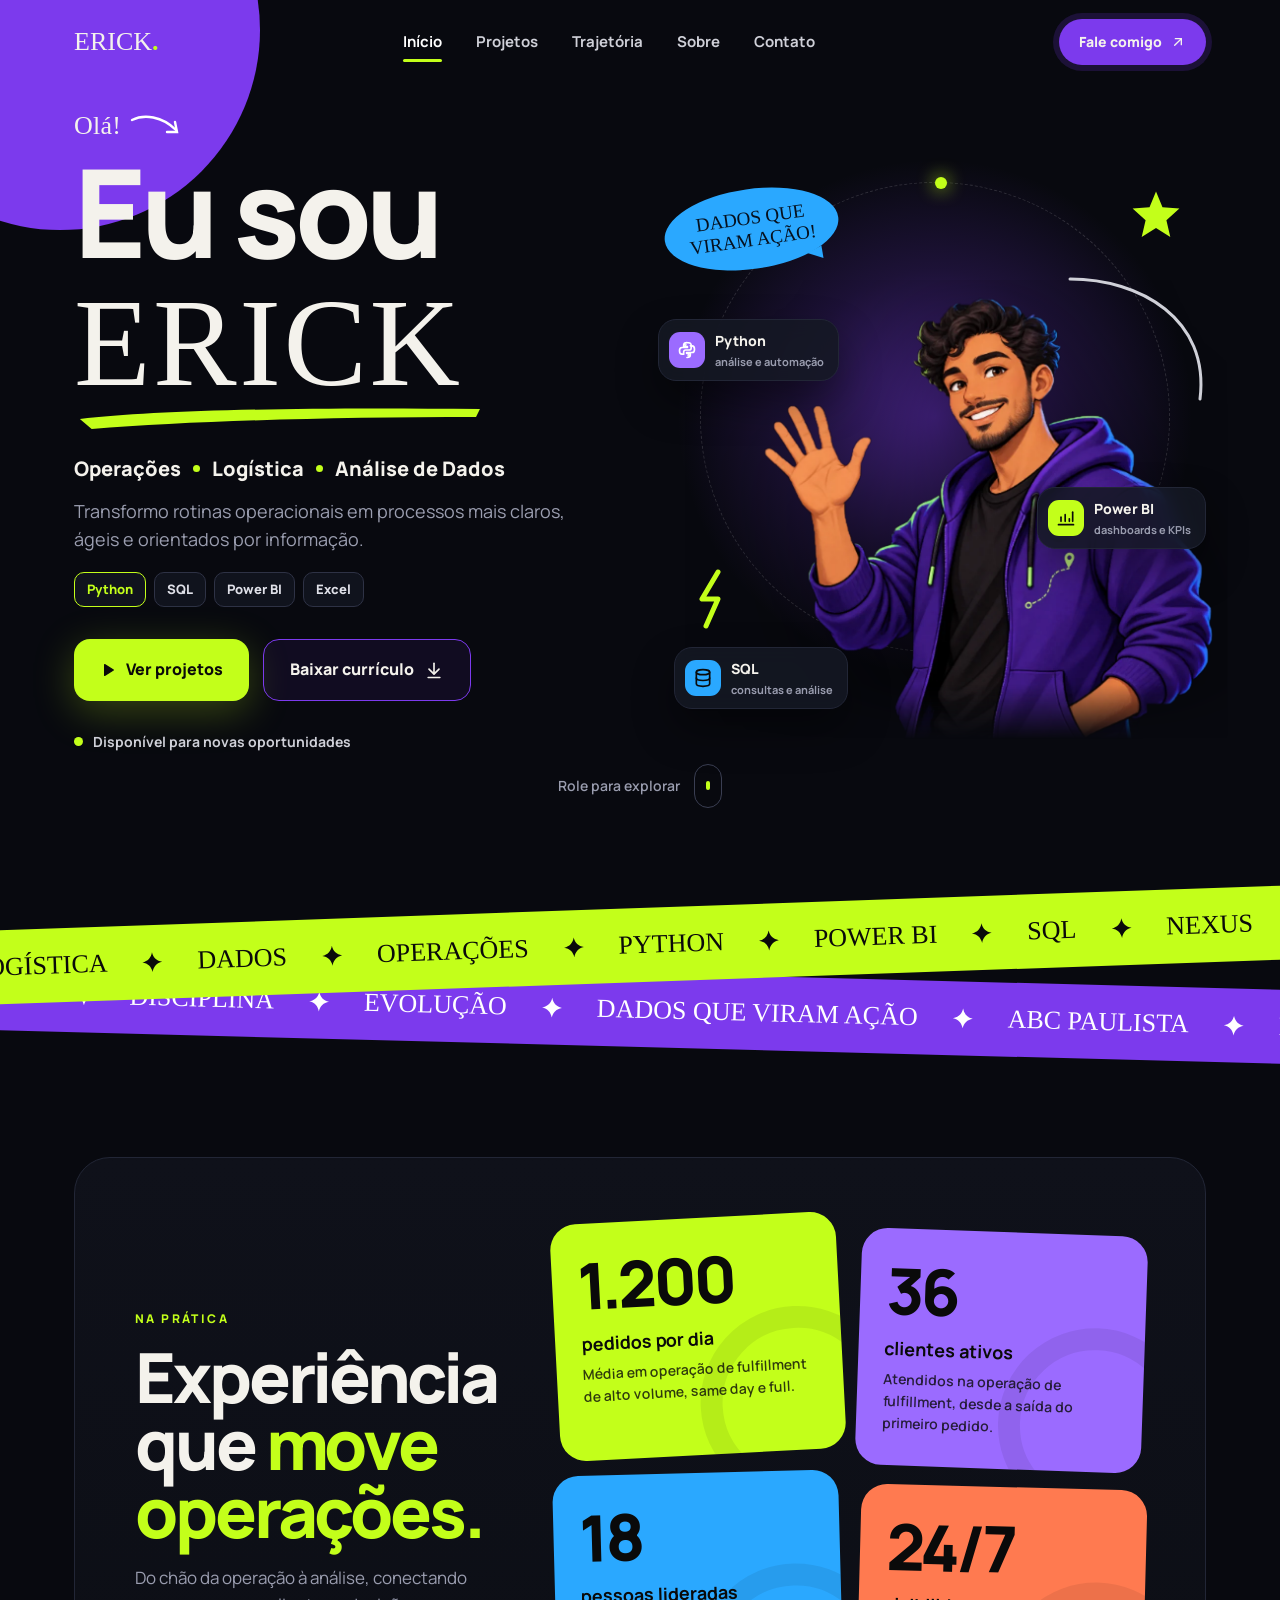
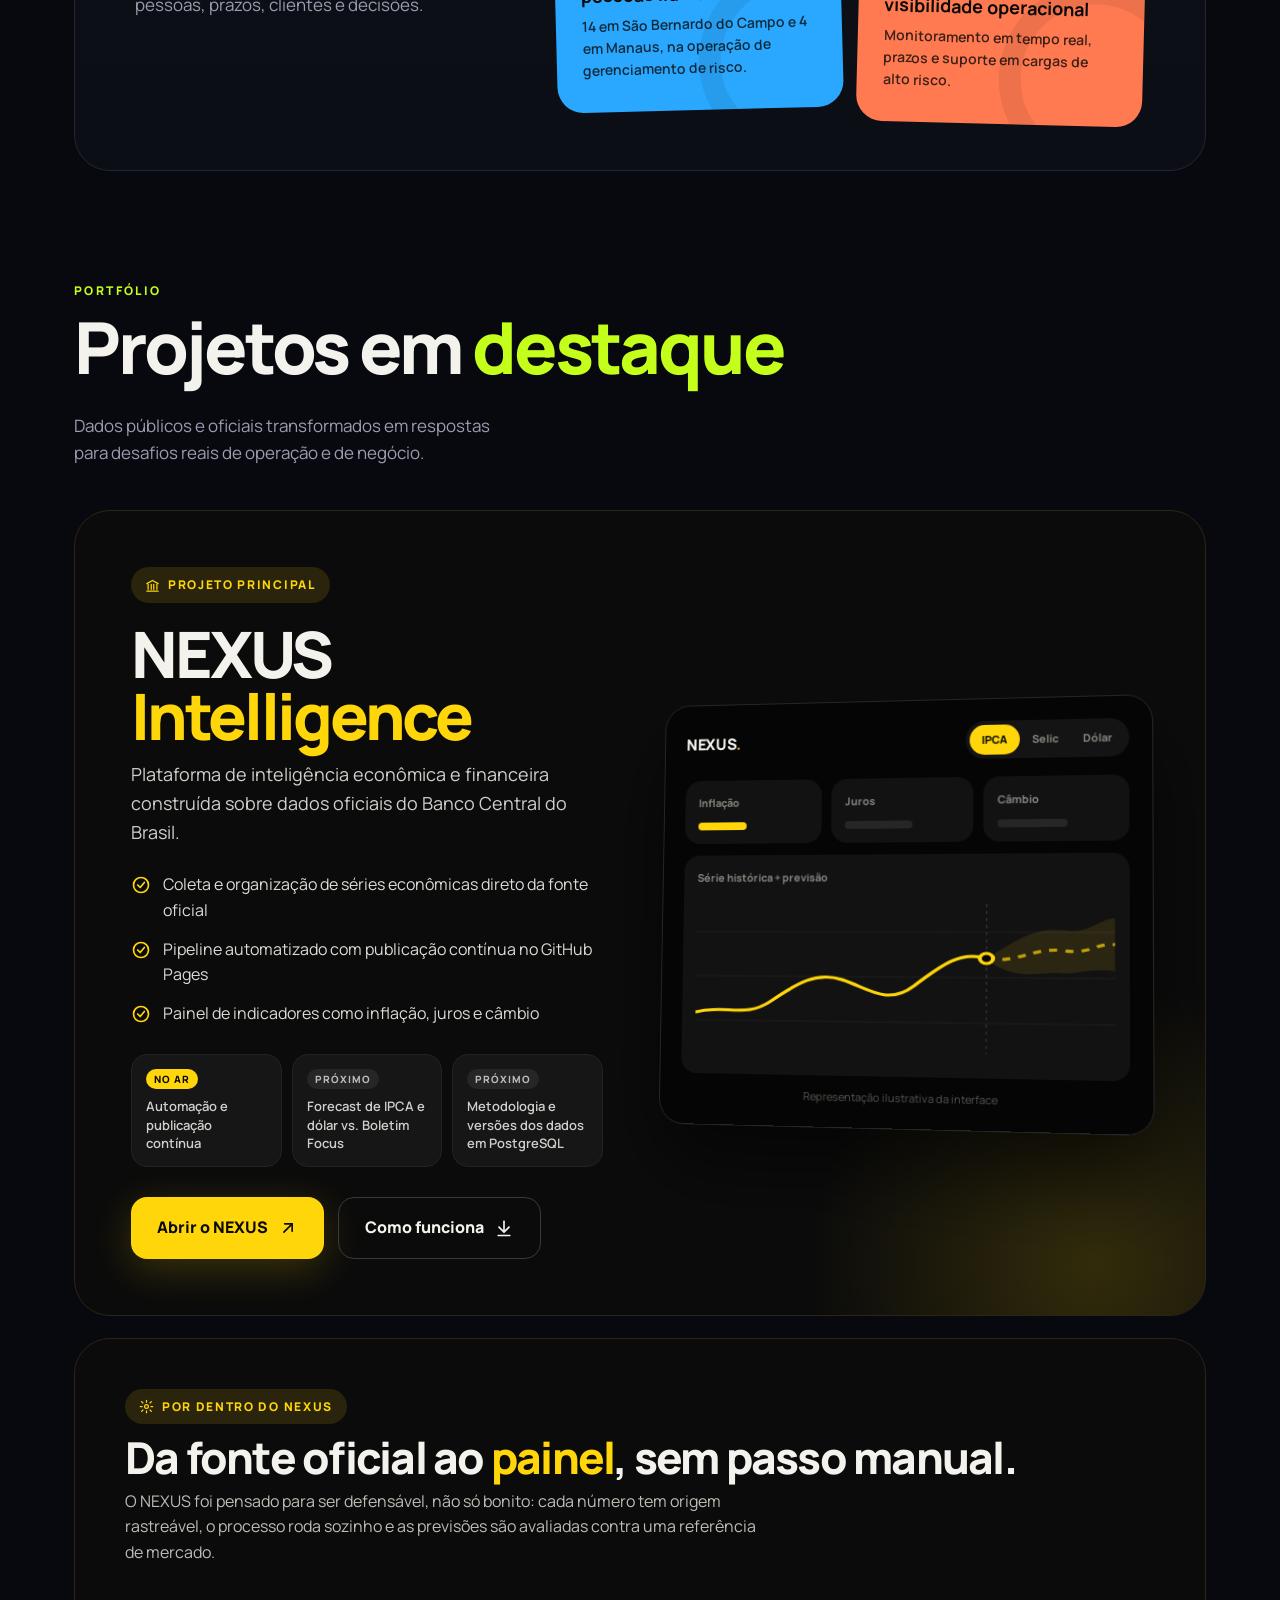
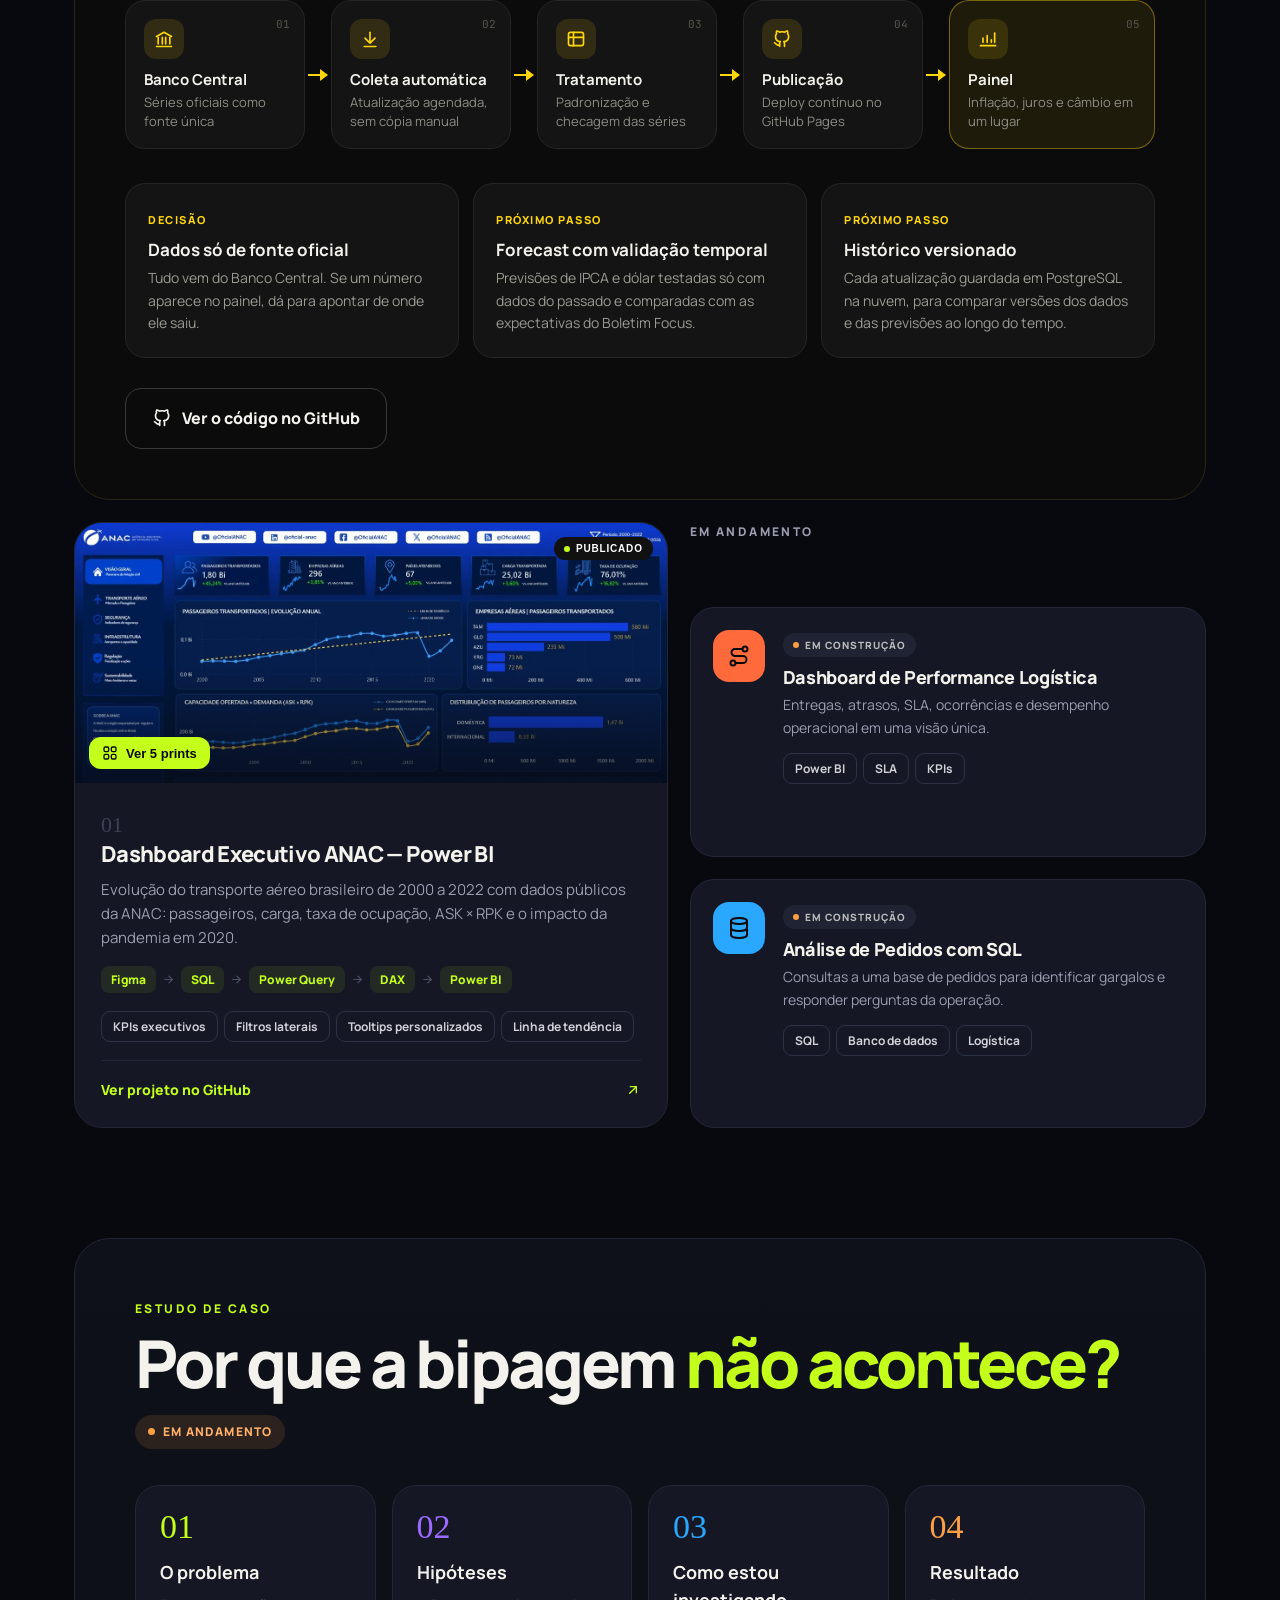
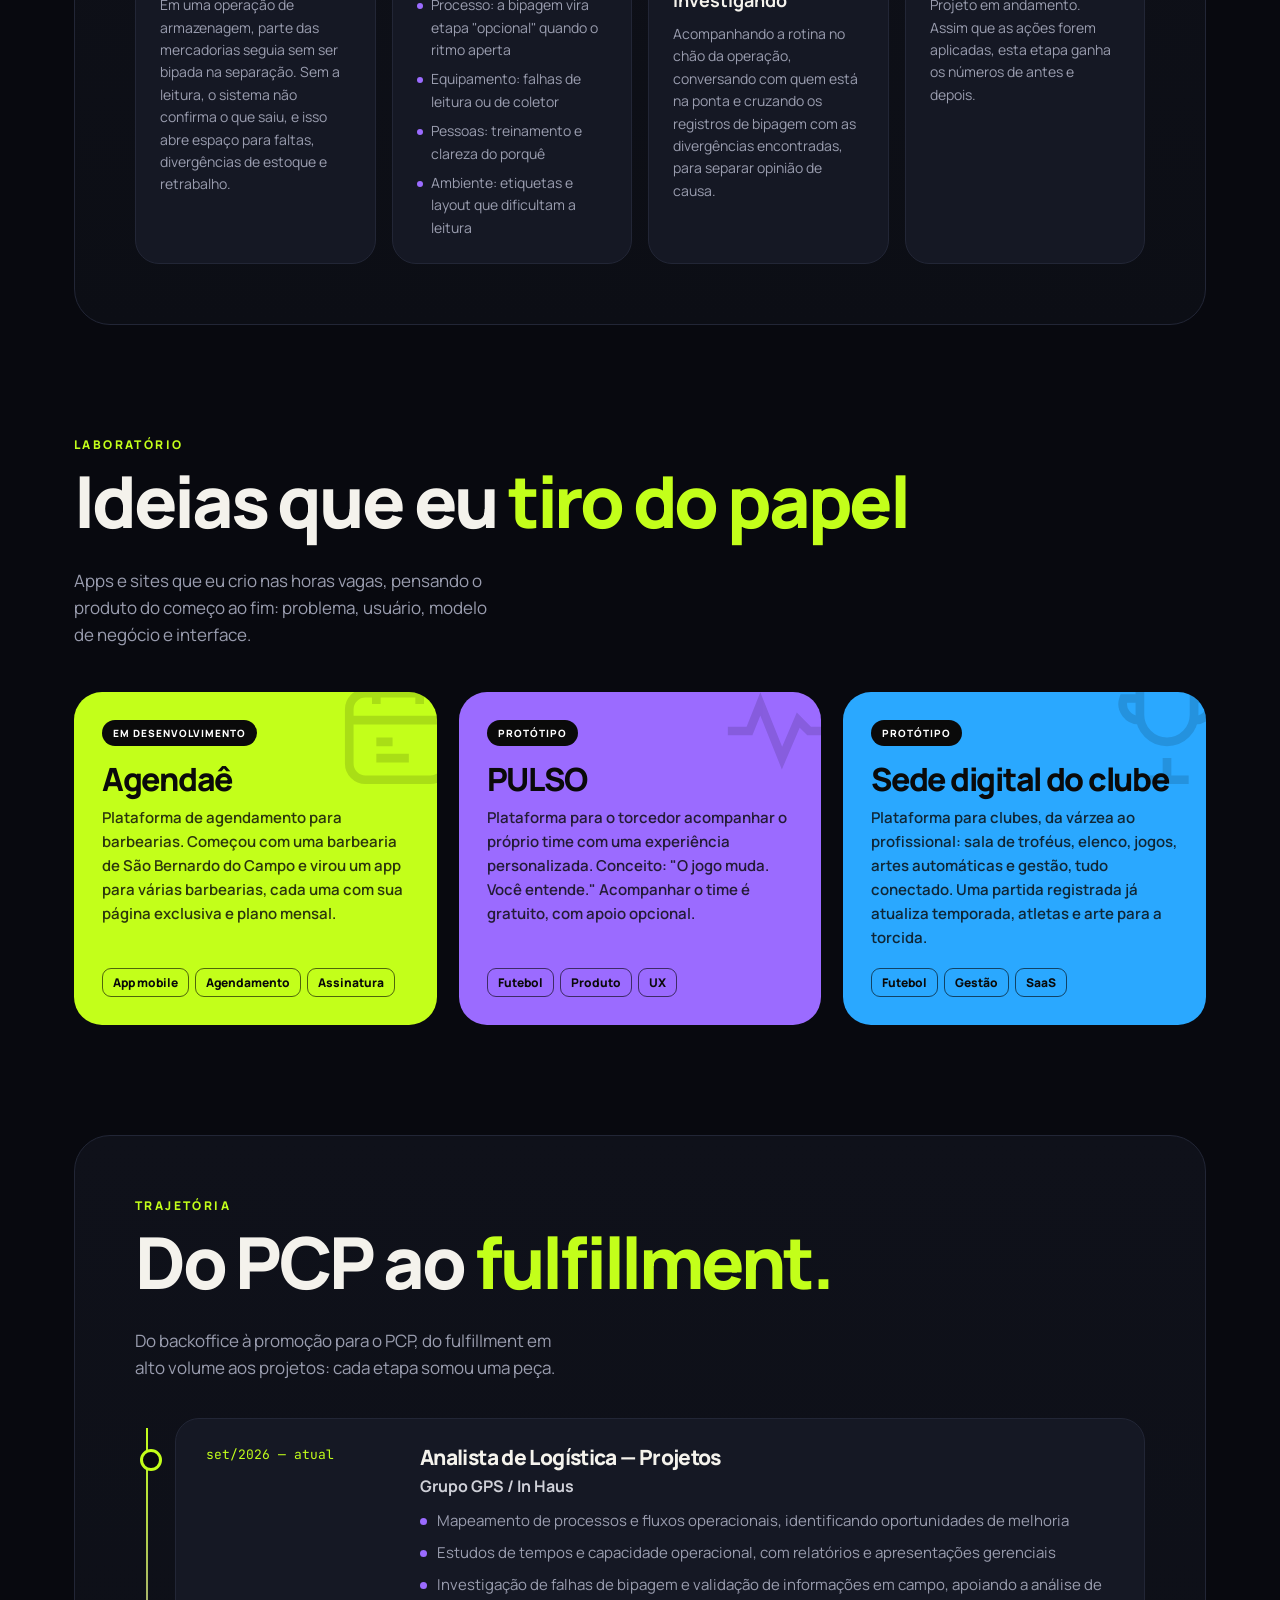
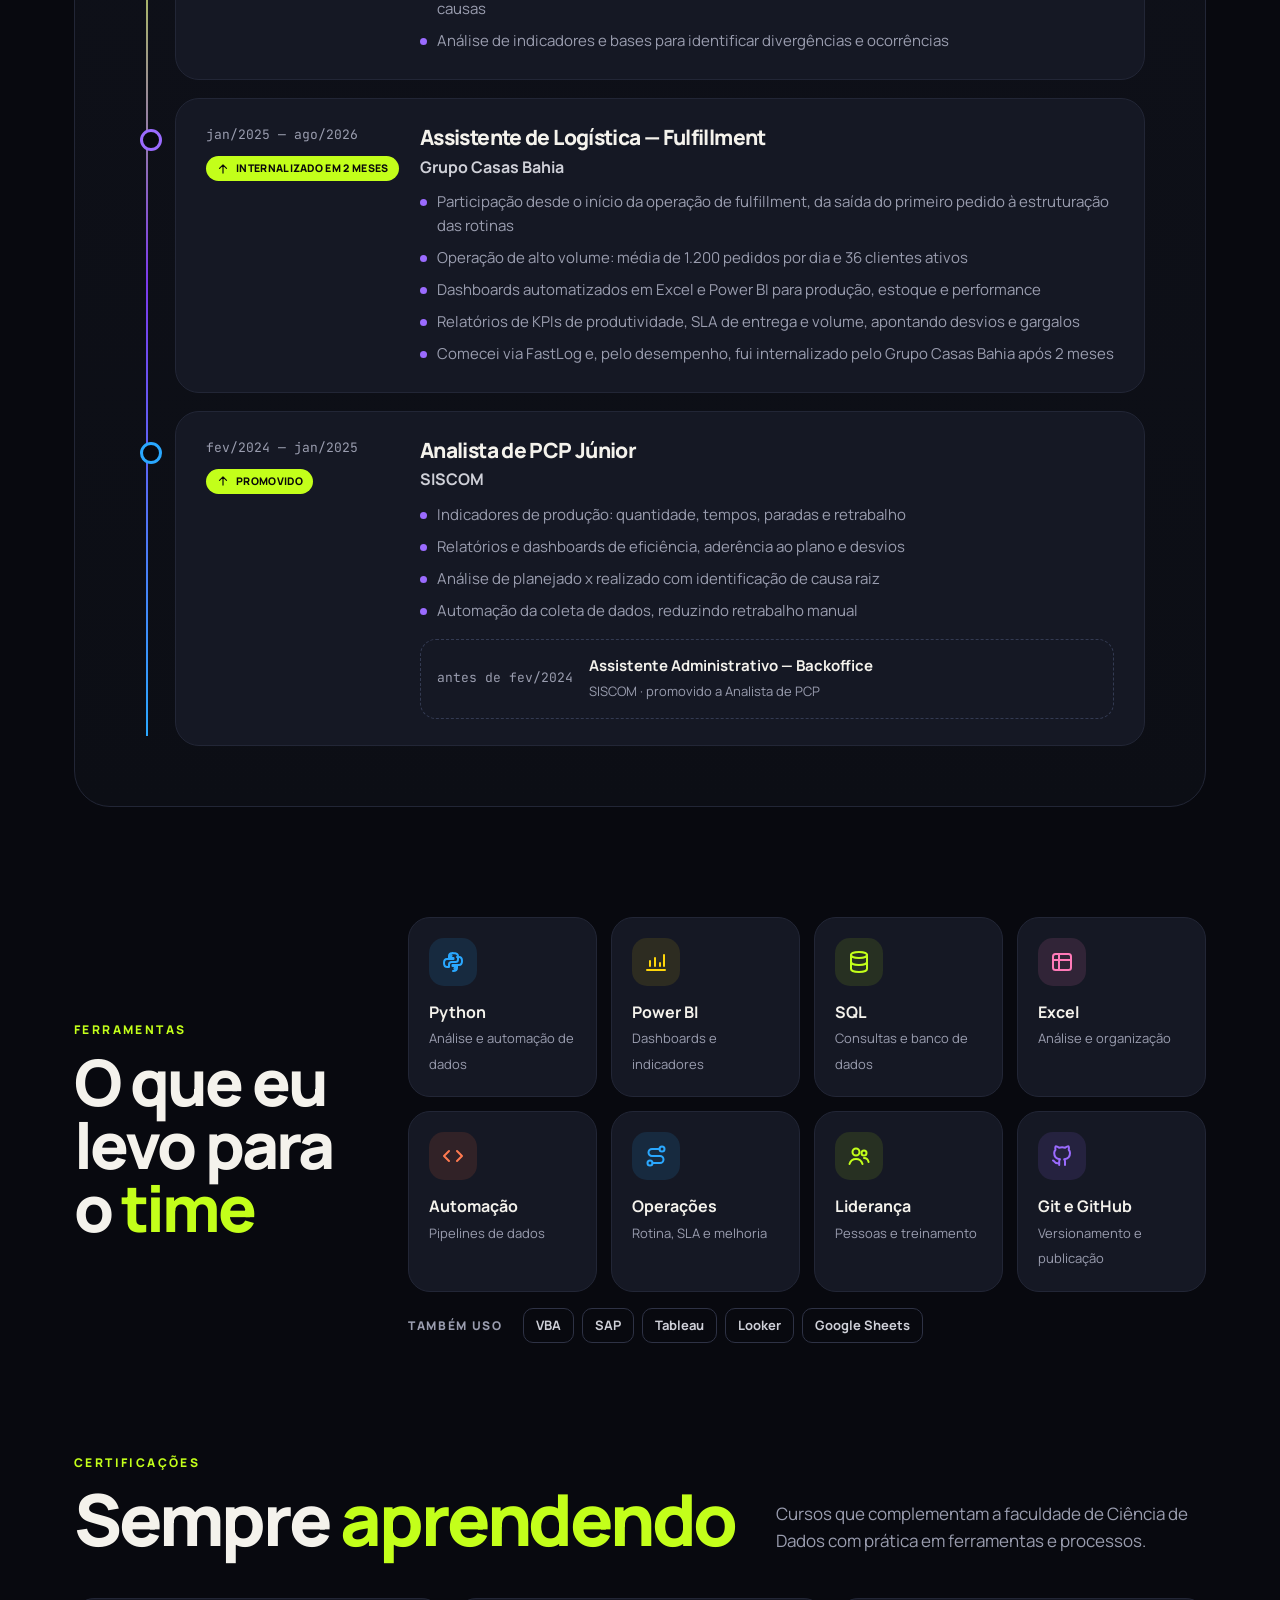
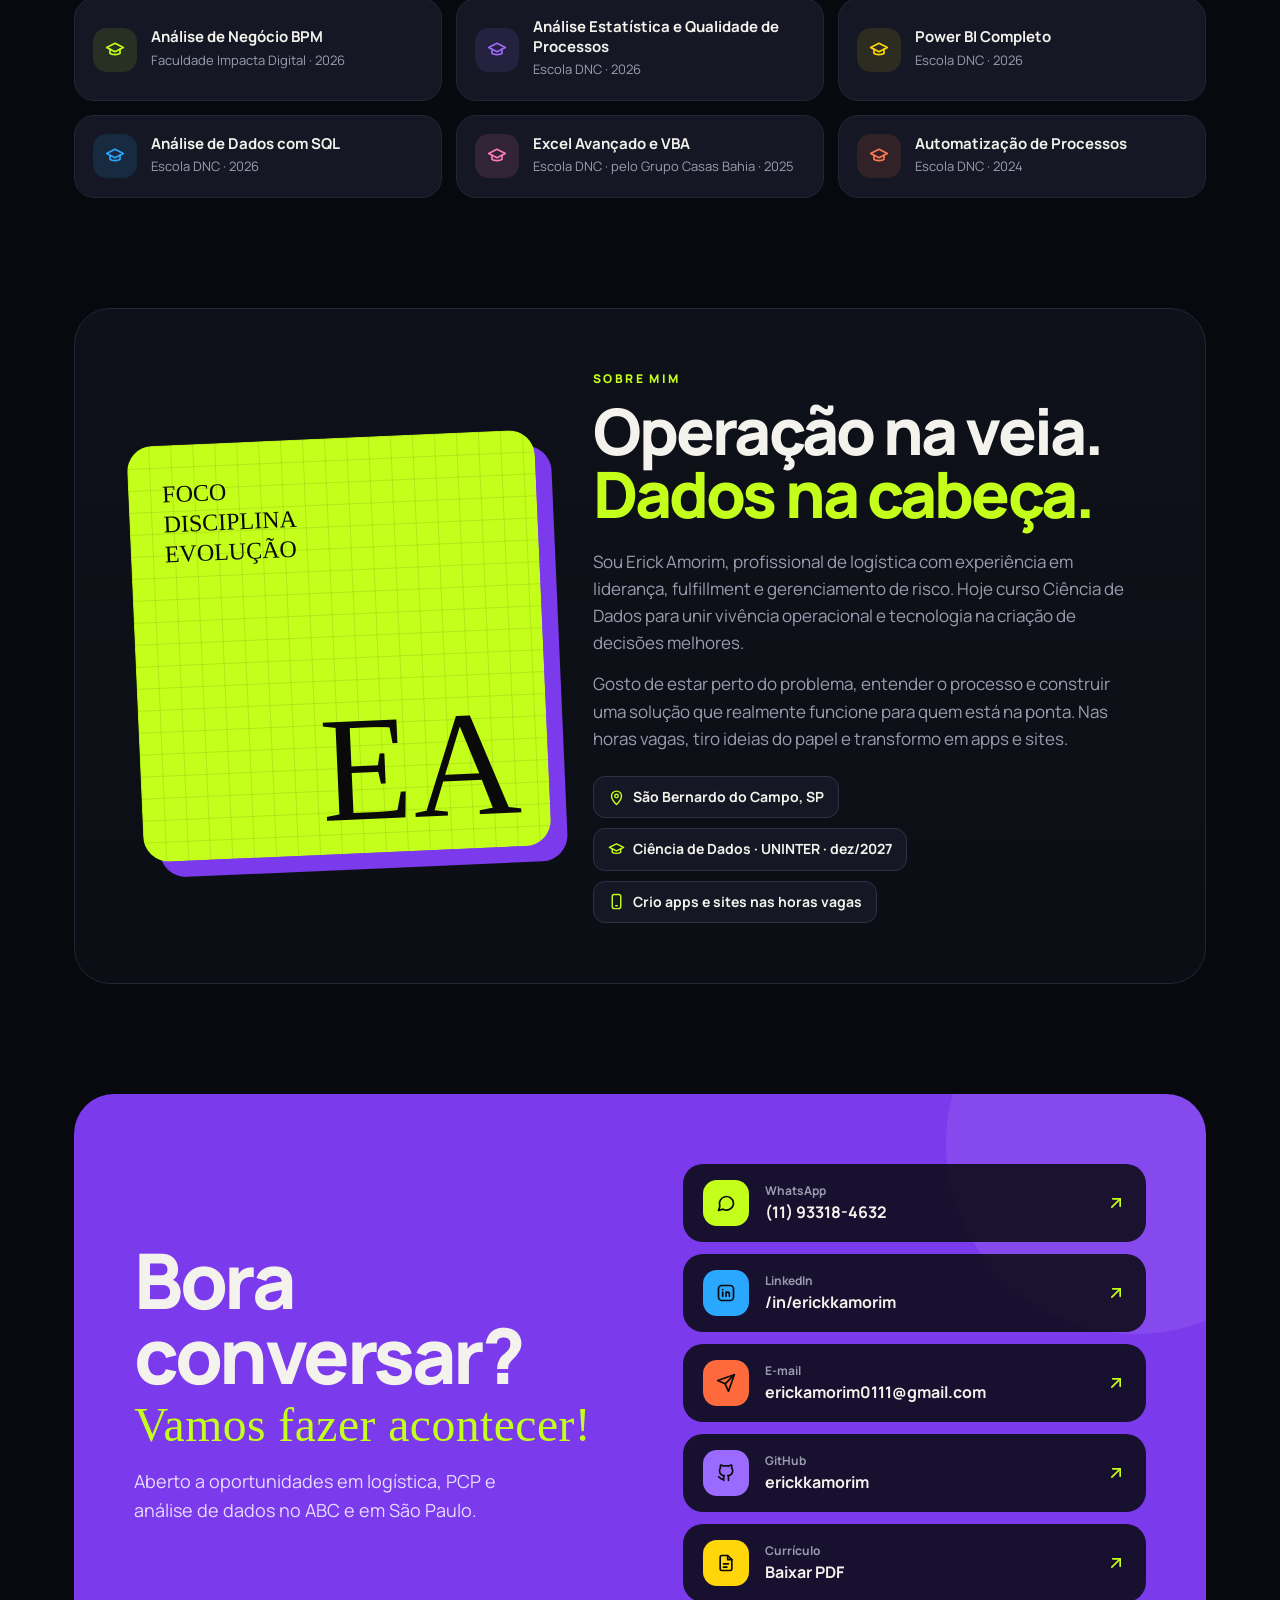
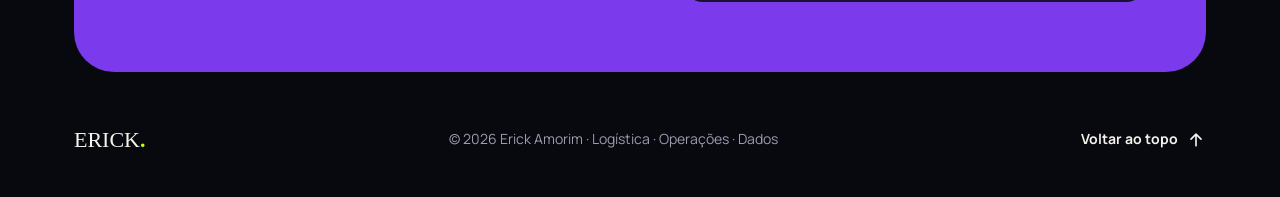
==== index.html @ bd51895d "Adiciona prints e galeria do Dashboard ANAC Co-Authored-By: Claude Opus 5.5 <noreply@anthropic.com> " ====
<!DOCTYPE html>
<html lang="pt-BR">
<head>
<meta charset="UTF-8">
<meta name="viewport" content="width=device-width, initial-scale=1">
<title>Erick Amorim — Logística & Dados</title>
<meta name="description" content="Portfólio de Erick Amorim: logística, operações e análise de dados. Projetos em Power BI, SQL e o NEXUS Intelligence.">
<meta name="theme-color" content="#08090f">
<meta property="og:type" content="website">
<meta property="og:title" content="Erick Amorim — Logística & Dados">
<meta property="og:description" content="Logística, operações e dados: projetos em Python, SQL e Power BI, e o NEXUS Intelligence.">
<meta property="og:locale" content="pt_BR">
<meta property="og:image" content="https://erickkamorim.github.io/og-image.png">
<meta property="og:url" content="https://erickkamorim.github.io/">
<meta name="twitter:card" content="summary_large_image">
<link rel="preconnect" href="https://fonts.googleapis.com">
<link rel="preconnect" href="https://fonts.gstatic.com" crossorigin>
<link href="https://fonts.googleapis.com/css2?family=Manrope:wght@400;500;600;700;800&family=Permanent+Marker&family=JetBrains+Mono:wght@500&display=swap" rel="stylesheet">
<style>
:root{
  --bg:#08090f; --s1:#0f111a; --s2:#151824; --line:#222636;
  --tx:#f4f2ec; --mut:#9a9daf; --lime:#c3ff1a; --pur:#7c3aed; --pur2:#9b6bff; --blue:#2aa8ff; --nx:#ffd60a;
  --r:28px;
}
*{box-sizing:border-box;margin:0;padding:0}
html{scroll-behavior:smooth}
html,body{overflow-x:hidden}
body{background:var(--bg);color:var(--tx);font-family:Manrope,system-ui,sans-serif;line-height:1.6;-webkit-font-smoothing:antialiased}
a{color:inherit;text-decoration:none}
.wrap{max-width:1180px;margin:0 auto;padding:0 24px}
h1,h2,h3{font-weight:800;letter-spacing:-.045em;line-height:.98}
.mk{font-family:"Permanent Marker",cursive;font-weight:400;letter-spacing:.01em}
.lime{color:var(--lime)}
.eyebrow{font-size:12px;font-weight:800;letter-spacing:.2em;text-transform:uppercase;color:var(--lime)}
svg.i{width:20px;height:20px;stroke:currentColor;fill:none;stroke-width:2;stroke-linecap:round;stroke-linejoin:round;flex:none}

/* blob + nav */
.blob{position:absolute;left:-140px;top:-170px;width:400px;height:400px;border-radius:50%;background:var(--pur);z-index:0}
.top{position:sticky;top:0;z-index:40;transition:background .3s,backdrop-filter .3s,border-color .3s;border-bottom:1px solid transparent}
.top.sc{background:rgba(8,9,15,.78);backdrop-filter:blur(14px);-webkit-backdrop-filter:blur(14px);border-color:var(--line)}
.top .wrap{display:flex;align-items:center;justify-content:space-between;height:84px;position:relative;z-index:2}
.logo{font-family:"Permanent Marker";font-size:26px}
.logo b{color:var(--lime)}
.links{display:flex;gap:6px}
.links a{font-weight:700;font-size:15px;color:#cfd0d8;padding:8px 14px;position:relative}
.links a:after{content:"";position:absolute;left:14px;right:14px;bottom:0;height:3px;border-radius:3px;background:var(--lime);transform:scaleX(0);transition:transform .25s}
.links a.on,.links a:hover{color:#fff}
.links a.on:after{transform:scaleX(1)}
.talk{display:inline-flex;align-items:center;gap:8px;background:var(--pur);font-weight:800;font-size:14px;padding:12px 20px;border-radius:99px;box-shadow:0 0 0 6px rgba(124,58,237,.18);transition:.2s}
.talk:hover{background:var(--pur2)}

/* hero */
.hero{position:relative;padding:30px 0 60px}
.hero .wrap{display:grid;grid-template-columns:1.05fr 1fr;gap:20px;align-items:center;position:relative;z-index:2}
.ola{display:flex;align-items:center;gap:8px;font-size:26px}
.ola svg{width:60px;height:28px;stroke:#fff;fill:none;stroke-width:2.4;stroke-linecap:round}
.hero h1{font-size:clamp(64px,9.6vw,132px);margin-top:4px}
.hero h1 .name{display:block;font-family:"Permanent Marker";font-weight:400;letter-spacing:.02em;font-size:1.02em;line-height:1.05;margin-top:6px;position:relative;width:max-content}
.hero h1 .name{padding-bottom:22px}
.uline{position:absolute;left:0;bottom:0;width:106%;height:26px}
.uline path{fill:var(--lime)}
.roles{display:flex;align-items:center;gap:12px;font-weight:800;font-size:20px;margin:22px 0 12px}
.roles i{width:7px;height:7px;border-radius:50%;background:var(--lime)}
.lead{color:var(--mut);font-size:18px;max-width:500px}
.stack{display:flex;flex-wrap:wrap;gap:8px;margin-top:18px}
.stack span{font-size:13px;font-weight:800;padding:6px 12px;border-radius:10px;border:1px solid #2e3245;background:rgba(21,24,36,.7);color:#dfe0e8}
.stack span:first-child{border-color:var(--lime);color:var(--lime)}
.btns{display:flex;flex-wrap:wrap;gap:14px;margin-top:32px}
.btn{display:inline-flex;align-items:center;gap:10px;font-weight:800;font-size:16px;padding:17px 26px;border-radius:16px;transition:transform .2s,box-shadow .2s,background .2s}
.btn.pri{background:var(--lime);color:#0a0a0a;box-shadow:0 10px 40px rgba(195,255,26,.25)}
.btn.pri:hover{transform:translateY(-3px);box-shadow:0 16px 50px rgba(195,255,26,.35)}
.btn.out{border:1.5px solid var(--pur);background:rgba(124,58,237,.08)}
.btn.out:hover{background:rgba(124,58,237,.2)}
.avail{display:inline-flex;align-items:center;gap:10px;margin-top:30px;font-size:14px;font-weight:700;color:#cfd0d8}
.dot{width:9px;height:9px;border-radius:50%;background:var(--lime);box-shadow:0 0 0 0 rgba(195,255,26,.6);animation:ping 2s infinite}
@keyframes ping{70%{box-shadow:0 0 0 10px rgba(195,255,26,0)}100%{box-shadow:0 0 0 0 rgba(195,255,26,0)}}

.art{position:relative;height:620px}
.glow{position:absolute;left:50%;top:48%;width:520px;height:520px;transform:translate(-50%,-50%);border-radius:50%;background:radial-gradient(circle,rgba(124,58,237,.55) 0%,rgba(124,58,237,.18) 40%,transparent 70%)}
.orbit{position:absolute;left:50%;top:48%;width:470px;height:470px;transform:translate(-50%,-50%);border-radius:50%;border:1.5px dashed rgba(255,255,255,.14);animation:spin 60s linear infinite}
.orbit:after{content:"";position:absolute;top:-6px;left:50%;width:12px;height:12px;border-radius:50%;background:var(--lime);box-shadow:0 0 18px var(--lime)}
@keyframes spin{to{transform:translate(-50%,-50%) rotate(360deg)}}
.char{position:absolute;bottom:0;left:50%;transform:translateX(-46%);width:min(560px,100%);filter:drop-shadow(0 30px 60px rgba(0,0,0,.5));-webkit-mask-image:linear-gradient(#000 88%,transparent);mask-image:linear-gradient(#000 88%,transparent)}
.bubble{position:absolute;left:0;top:70px;z-index:3;background:var(--blue);color:#06111f;font-family:"Permanent Marker";font-size:19px;line-height:1.15;text-align:center;padding:18px 24px;border-radius:50%/50%;transform:rotate(-8deg);animation:bob 4s ease-in-out infinite}
.bubble:after{content:"";position:absolute;right:16px;bottom:-12px;border:12px solid transparent;border-top-color:var(--blue);border-right-width:4px;transform:rotate(-20deg)}
.deco{position:absolute;z-index:3}
.star{right:24px;top:70px;width:52px;animation:bob 5s ease-in-out infinite .6s}
.star path{fill:var(--lime)}
.bolt{left:30px;bottom:110px;width:40px}
.bolt path{fill:none;stroke:var(--lime);stroke-width:5;stroke-linejoin:round;stroke-linecap:round}
.swoosh{right:-10px;top:150px;width:150px}
.swoosh path{fill:none;stroke:#cfd0d8;stroke-width:3;stroke-linecap:round}
.chip{position:absolute;z-index:3;display:flex;align-items:center;gap:10px;background:rgba(21,24,36,.88);backdrop-filter:blur(10px);-webkit-backdrop-filter:blur(10px);border:1px solid var(--line);border-radius:18px;padding:10px 14px 10px 10px;font-weight:800;font-size:14px;box-shadow:0 20px 40px rgba(0,0,0,.4)}
.chip .ic{width:36px;height:36px;border-radius:11px;display:grid;place-items:center;color:#0a0a0a}
.chip small{display:block;font-size:11px;color:var(--mut);font-weight:700}
.c1{right:0;bottom:190px;animation:bob 4.5s ease-in-out infinite .3s}
.c3{left:-6px;top:200px;animation:bob 5s ease-in-out infinite .5s}
.c2{left:10px;bottom:30px;animation:bob 5.5s ease-in-out infinite 1s}
@keyframes bob{50%{translate:0 -10px}}
.scroll{display:flex;align-items:center;justify-content:center;gap:14px;color:var(--mut);font-size:14px;font-weight:600;padding:10px 0 0}
.scroll span{width:28px;height:44px;border:1.5px solid #3a3e52;border-radius:14px;display:grid;place-items:center}
.scroll span:after{content:"";width:4px;height:9px;border-radius:3px;background:var(--lime);animation:wheel 1.8s infinite}
@keyframes wheel{50%{transform:translateY(8px);opacity:.3}}

/* marquee */
.band{background:var(--lime);color:#0a0a0a;transform:rotate(-2deg);margin:40px -30px 0;padding:16px 0;overflow:hidden;position:relative;z-index:3}
.band.b2{background:var(--pur);color:#fff;transform:rotate(1.5deg);margin-top:-8px;z-index:2}
.track{display:flex;gap:34px;width:max-content;animation:mq 30s linear infinite;font-family:"Permanent Marker";font-size:26px;align-items:center;white-space:nowrap}
.b2 .track{animation-direction:reverse;animation-duration:36s}
.track svg{width:22px;height:22px;fill:currentColor}
@keyframes mq{to{transform:translateX(-50%)}}

/* panels */
section{padding:110px 0 0}
.panel{background:linear-gradient(180deg,var(--s1),#0c0e15);border:1px solid var(--line);border-radius:36px;padding:60px}
.sh{display:flex;justify-content:space-between;align-items:end;gap:30px;margin-bottom:44px;flex-wrap:wrap}
.sh h2{font-size:clamp(42px,5.6vw,72px);margin-top:12px}
.sh p{color:var(--mut);max-width:430px;font-size:17px}

/* stats */
.exp-grid{display:grid;grid-template-columns:.9fr 1.4fr;gap:40px;align-items:center}
.stats{display:grid;grid-template-columns:repeat(2,1fr);gap:18px}
.stat{border-radius:26px;padding:30px 26px;color:#0a0a0a;position:relative;overflow:hidden;min-height:220px;transition:transform .3s}
.stat:nth-child(1){background:var(--lime);transform:rotate(-3deg)}
.stat:nth-child(2){background:var(--pur2);transform:rotate(2deg) translateY(14px)}
.stat:nth-child(3){background:var(--blue);transform:rotate(-1.5deg)}
.stat:nth-child(4){background:#ff7a50;transform:rotate(1.5deg) translateY(14px)}
.stat:hover{transform:rotate(0) translateY(-6px)}
.stat .n{font-size:64px;font-weight:800;letter-spacing:-.05em;line-height:1}
.stat .n sup{font-size:.45em;vertical-align:super}
.stat b{display:block;font-size:18px;margin:16px 0 8px;line-height:1.2}
.stat p{font-size:14px;font-weight:600;opacity:.8}
.stat:after{content:"";position:absolute;right:-50px;bottom:-50px;width:150px;height:150px;border-radius:50%;border:22px solid rgba(0,0,0,.07)}

/* NEXUS */
.nexus{position:relative;border-radius:36px;padding:56px;overflow:hidden;background:#0b0b0b;border:1px solid #2a2615;display:grid;grid-template-columns:1fr 1.05fr;gap:50px;align-items:center}
.nexus:before{content:"";position:absolute;inset:auto -200px -260px auto;width:620px;height:620px;border-radius:50%;background:radial-gradient(circle,rgba(255,214,10,.16),transparent 65%)}
.nexus>*{position:relative}
.ntag{display:inline-flex;align-items:center;gap:8px;background:rgba(255,214,10,.12);color:var(--nx);font-weight:800;font-size:12px;letter-spacing:.14em;text-transform:uppercase;padding:8px 14px;border-radius:99px}
.nexus h3{font-size:clamp(42px,5vw,66px);margin:20px 0 12px}
.nexus h3 span{color:var(--nx)}
.nexus .sub{color:#cfcfcb;font-size:18px;margin-bottom:26px;max-width:520px}
.feats{list-style:none;display:grid;gap:13px;margin-bottom:28px}
.feats li{display:flex;gap:12px;color:#dcdcd6}
.feats svg{color:var(--nx);margin-top:3px}
.road{display:grid;grid-template-columns:repeat(3,1fr);gap:10px;margin-bottom:30px}
.road div{background:#161616;border:1px solid #232323;border-radius:16px;padding:14px;font-size:13px;font-weight:600;color:#cfcfcb;line-height:1.4}
.road b{display:inline-block;font-size:10px;font-weight:800;letter-spacing:.1em;text-transform:uppercase;padding:3px 8px;border-radius:99px;background:#262626;color:#bbb;margin-bottom:8px}
.road .live b{background:var(--nx);color:#0a0a0a}
.nexus .btn.pri{background:var(--nx);box-shadow:0 10px 40px rgba(255,214,10,.2)}
.nexus .btn.out{border-color:#3a3a3a;background:transparent}
.nexus .btn.out:hover{border-color:var(--nx);color:var(--nx)}
.screen{background:#050505;border:1px solid #262626;border-radius:26px;padding:22px;box-shadow:0 40px 80px rgba(0,0,0,.6);transform:perspective(1200px) rotateY(-8deg) rotateX(3deg);transition:transform .5s}
.screen:hover{transform:none}
.sc-top{display:flex;justify-content:space-between;align-items:center;margin-bottom:18px}
.sc-top .t{font-weight:800;letter-spacing:-.02em}
.sc-top .t b{color:var(--nx)}
.seg{display:flex;background:#141414;border-radius:99px;padding:4px}
.seg span{font-size:11px;font-weight:800;padding:6px 12px;border-radius:99px;color:#7d7d78}
.seg span.on{background:var(--nx);color:#0a0a0a}
.kp{display:grid;grid-template-columns:repeat(3,1fr);gap:10px;margin-bottom:12px}
.kp div{background:#121212;border-radius:16px;padding:14px;font-size:11px;font-weight:800;color:#7d7d78}
.kp i{display:block;height:8px;width:60%;border-radius:6px;background:#262626;margin-top:12px}
.kp div:first-child i{background:var(--nx);width:44%}
.cht{background:#121212;border-radius:16px;padding:14px;font-size:11px;font-weight:800;color:#7d7d78}
.cht svg{display:block;width:100%;height:170px;margin-top:6px}
.cht .ln{stroke-dasharray:600;stroke-dashoffset:600;transition:stroke-dashoffset 2.2s ease}
.screen.in .ln{stroke-dashoffset:0}
.note{font-size:11px;color:#55554f;text-align:center;margin-top:12px}

/* projects */
.grid{display:grid;grid-template-columns:repeat(3,1fr);gap:22px;margin-top:22px}
.proj{background:var(--s2);border:1px solid var(--line);border-radius:28px;overflow:hidden;display:flex;flex-direction:column;transition:transform .3s,border-color .3s}
.proj:hover{transform:translateY(-8px);border-color:#3a3f55}
.ph{height:190px;position:relative;display:grid;place-items:center;overflow:hidden}
.ph .lab{position:absolute;left:16px;top:16px;font-family:"Permanent Marker";font-size:13px;border:2px solid #0a0a0a;padding:2px 8px;transform:rotate(-4deg);color:#0a0a0a}
.ph .st{position:absolute;right:14px;top:14px;display:flex;align-items:center;gap:6px;background:#111;color:#fff;font-size:10px;font-weight:800;letter-spacing:.08em;text-transform:uppercase;padding:6px 10px;border-radius:99px}
.ph .st i{width:6px;height:6px;border-radius:50%;background:#777}
.ph .st.ok i{background:var(--lime)}
.ph svg.ill{width:78%;height:auto;transition:transform .5s}
.proj:hover .ph svg.ill{transform:scale(1.06) rotate(-2deg)}
.pb{padding:24px 26px 26px;display:flex;flex-direction:column;flex:1}
.pb .num{float:right;font-family:"Permanent Marker";color:#3c4155;font-size:22px}
.pb h3{font-size:22px;letter-spacing:-.03em;line-height:1.15;margin-bottom:10px}
.pb p{color:var(--mut);font-size:15px;flex:1}
.tags{display:flex;flex-wrap:wrap;gap:6px;margin:18px 0;padding-bottom:18px;border-bottom:1px solid var(--line)}
.tags span{font-size:12px;font-weight:700;padding:5px 11px;border-radius:9px;border:1px solid #2e3245;color:#cfd0d8}
.go{display:flex;justify-content:space-between;align-items:center;font-weight:800;font-size:14px;color:var(--lime)}
.go.off{color:#6d7086;font-weight:700;justify-content:flex-start;gap:8px}

/* nexus deep dive */
.deep{margin-top:22px;background:#0b0b0b;border:1px solid #2a2615;border-radius:36px;padding:50px}
.deep h3{font-size:clamp(30px,3.6vw,44px);letter-spacing:-.04em;margin:12px 0 10px}
.deep h3 span{color:var(--nx)}
.deep .intro{color:#bdbdb6;max-width:640px;margin-bottom:34px}
.flow{display:grid;grid-template-columns:repeat(5,1fr);gap:0;align-items:stretch;margin-bottom:34px}
.fstep{position:relative;background:#141414;border:1px solid #262626;border-radius:20px;padding:18px;margin-right:26px}
.fstep:last-child{margin-right:0;background:rgba(255,214,10,.08);border-color:rgba(255,214,10,.4)}
.fstep:not(:last-child):after{content:"";position:absolute;right:-22px;top:50%;width:18px;height:2px;background:var(--nx)}
.fstep:not(:last-child):before{content:"";position:absolute;right:-24px;top:calc(50% - 5px);border:6px solid transparent;border-left:8px solid var(--nx);border-right:0}
.fstep .ic{width:40px;height:40px;border-radius:12px;background:rgba(255,214,10,.12);color:var(--nx);display:grid;place-items:center;margin-bottom:12px}
.fstep b{display:block;font-size:15px;line-height:1.25}
.fstep span{display:block;font-size:13px;color:#8d8d86;margin-top:4px;line-height:1.4}
.fstep .n{position:absolute;right:14px;top:12px;font-family:"JetBrains Mono",monospace;font-size:11px;color:#55554f}
.dec{display:grid;grid-template-columns:repeat(3,1fr);gap:14px}
.dc{background:#141414;border:1px solid #262626;border-radius:20px;padding:22px}
.dc small{font-size:11px;font-weight:800;letter-spacing:.14em;text-transform:uppercase;color:var(--nx)}
.dc b{display:block;font-size:17px;margin:8px 0 6px;line-height:1.3}
.dc p{color:#9a9a93;font-size:14px}
.wip{display:grid;gap:22px}
.mini{background:var(--s2);border:1px solid var(--line);border-radius:24px;padding:22px;display:flex;gap:18px;align-items:flex-start}
.mini .ic{width:52px;height:52px;border-radius:16px;display:grid;place-items:center;flex:none;color:#0a0a0a}
.mini .ic svg{width:24px;height:24px}
.mini h3{font-size:18px;letter-spacing:-.02em;line-height:1.2;margin-bottom:6px}
.mini p{color:var(--mut);font-size:14px}
.mini .tg{display:inline-flex;align-items:center;gap:6px;font-size:10px;font-weight:800;letter-spacing:.1em;text-transform:uppercase;color:#bbb;background:#1f2333;border-radius:99px;padding:4px 10px;margin-bottom:10px}
.mini .tg i{width:6px;height:6px;border-radius:50%;background:#ff9f43}
.pgrid{display:grid;grid-template-columns:1.15fr 1fr;gap:22px;margin-top:22px}
.wip-h{font-size:12px;font-weight:800;letter-spacing:.2em;text-transform:uppercase;color:var(--mut);margin-bottom:-6px}

.ph.shot{display:block;width:100%;height:260px;padding:0;border:0;cursor:zoom-in;background:#0a1a4a;position:relative;overflow:hidden}
.ph.shot img{width:100%;height:100%;object-fit:cover;object-position:top left;transition:transform .6s}
.proj:hover .ph.shot img{transform:scale(1.04)}
.ph.shot:after{content:"";position:absolute;inset:0;background:linear-gradient(180deg,transparent 55%,rgba(8,9,15,.7))}
.ph .zoom{position:absolute;left:14px;bottom:14px;z-index:2;display:flex;align-items:center;gap:8px;background:var(--lime);color:#0a0a0a;font-weight:800;font-size:13px;padding:8px 13px;border-radius:12px}
.ph .zoom svg{width:16px;height:16px}
.ph.shot .st{z-index:2}
.proc{display:flex;flex-wrap:wrap;align-items:center;gap:6px;margin-top:16px}
.proc span{font-size:12px;font-weight:800;color:var(--lime);background:rgba(195,255,26,.08);padding:4px 10px;border-radius:8px}
.proc svg{width:13px;height:13px;color:#4a4f66;transform:rotate(45deg)}
/* lightbox */
.lb{position:fixed;inset:0;z-index:100;background:rgba(5,6,10,.92);backdrop-filter:blur(8px);-webkit-backdrop-filter:blur(8px);display:none;flex-direction:column;align-items:center;justify-content:center;padding:24px}
.lb.on{display:flex}
.lb figure{max-width:1200px;width:100%;text-align:center}
.lb img{max-width:100%;max-height:74vh;border-radius:16px;border:1px solid var(--line);box-shadow:0 30px 80px rgba(0,0,0,.6)}
.lb figcaption{margin-top:16px;font-weight:700;color:#dfe0e8}
.lb figcaption small{display:block;color:var(--mut);font-weight:600;margin-top:4px}
.lb .x,.lb .nv{position:absolute;width:48px;height:48px;border-radius:50%;border:1px solid var(--line);background:var(--s2);color:#fff;display:grid;place-items:center;cursor:pointer}
.lb .x{top:20px;right:20px}
.lb .nv.p{left:20px;top:50%}.lb .nv.n{right:20px;top:50%}
.lb .nv.p svg{transform:rotate(-135deg)}.lb .nv.n svg{transform:rotate(45deg)}
.lb .dots{display:flex;gap:8px;margin-top:14px}
.lb .dots i{width:8px;height:8px;border-radius:50%;background:#3a3f55}
.lb .dots i.on{background:var(--lime);width:22px;border-radius:6px}
@media (max-width:700px){.lb .nv{top:auto;bottom:20px}.lb .nv.p{left:calc(50% - 60px)}.lb .nv.n{right:calc(50% - 60px)}}
/* case */
.case-head{display:flex;justify-content:space-between;gap:20px;flex-wrap:wrap;align-items:end;margin-bottom:36px}
.status{display:inline-flex;align-items:center;gap:8px;font-size:12px;font-weight:800;letter-spacing:.1em;text-transform:uppercase;background:rgba(255,159,67,.12);color:#ffb169;padding:7px 13px;border-radius:99px}
.status i{width:7px;height:7px;border-radius:50%;background:#ff9f43;animation:ping2 2s infinite}
@keyframes ping2{50%{opacity:.3}}
.steps{display:grid;grid-template-columns:repeat(4,1fr);gap:16px;counter-reset:st}
.step{background:var(--s2);border:1px solid var(--line);border-radius:24px;padding:24px;position:relative}
.step .k{font-family:"Permanent Marker";font-size:34px;line-height:1;margin-bottom:14px}
.step:nth-child(1) .k{color:var(--lime)} .step:nth-child(2) .k{color:var(--pur2)} .step:nth-child(3) .k{color:var(--blue)} .step:nth-child(4) .k{color:#ff9f43}
.step b{display:block;font-size:18px;margin-bottom:8px}
.step p{color:var(--mut);font-size:14px}
.step ul{list-style:none;display:grid;gap:7px;margin-top:4px}
.step li{color:var(--mut);font-size:14px;display:flex;gap:8px}
.step li:before{content:"";flex:none;width:6px;height:6px;border-radius:50%;background:var(--pur2);margin-top:9px}

/* lab */
.lab{display:grid;grid-template-columns:repeat(3,1fr);gap:22px}
.lc{border-radius:28px;padding:28px;position:relative;overflow:hidden;color:#0a0a0a;min-height:330px;display:flex;flex-direction:column;transition:transform .3s}
.lc:hover{transform:translateY(-6px) rotate(-.5deg)}
.lc .tg{align-self:flex-start;font-size:10px;font-weight:800;letter-spacing:.1em;text-transform:uppercase;background:#0a0a0a;color:#fff;border-radius:99px;padding:5px 11px}
.lc h3{font-size:32px;letter-spacing:-.04em;margin:18px 0 10px}
.lc p{font-weight:600;font-size:15px;opacity:.82;flex:1}
.lc .art2{position:absolute;right:-26px;top:-26px;width:130px;height:130px;opacity:.13}
.lc .tags2{display:flex;flex-wrap:wrap;gap:6px;margin-top:18px;position:relative}
.lc .tags2 span{font-size:12px;font-weight:800;border:1.5px solid rgba(0,0,0,.6);border-radius:9px;padding:4px 10px}

/* timeline */
.tl{position:relative;display:grid;gap:18px;padding-left:40px}
.tl:before{content:"";position:absolute;left:11px;top:10px;bottom:10px;width:2px;background:linear-gradient(var(--lime),var(--pur),var(--blue))}
.job{position:relative;background:var(--s2);border:1px solid var(--line);border-radius:24px;padding:26px 30px;display:grid;grid-template-columns:190px 1fr;gap:24px}
.job:before{content:"";position:absolute;left:-36px;top:30px;width:16px;height:16px;border-radius:50%;background:var(--bg);border:3px solid var(--lime)}
.job:nth-child(2):before{border-color:var(--pur2)} .job:nth-child(3):before{border-color:var(--blue)}
.when{font-family:"JetBrains Mono",monospace;font-size:13px;color:var(--mut)}
.job:first-child .when{color:var(--lime)}
.job h3{font-size:21px;letter-spacing:-.03em;line-height:1.2}
.co{font-weight:700;color:#cfd0d8;margin:4px 0 8px}
.job p{color:var(--mut);font-size:15px}
.promo{display:inline-flex;align-items:center;gap:6px;margin-top:10px;font-size:10.5px;font-weight:800;letter-spacing:.03em;white-space:nowrap;text-transform:uppercase;color:#0a0a0a;background:var(--lime);border-radius:99px;padding:4px 10px}
.prev{display:flex;gap:16px;align-items:center;flex-wrap:wrap;margin-top:16px;padding:14px 16px;border:1px dashed #333a52;border-radius:16px}
.prev b{display:block;font-size:15px}
.prev span{font-size:13px;color:var(--mut)}
.jl{list-style:none;display:grid;gap:8px;margin-top:10px}
.jl li{display:flex;gap:10px;color:var(--mut);font-size:15px}
.jl li:before{content:"";flex:none;width:7px;height:7px;border-radius:50%;background:var(--pur2);margin-top:9px}

/* tools */
.tools-grid{display:grid;grid-template-columns:.7fr 1.9fr;gap:40px;align-items:center}
.tools{display:grid;grid-template-columns:repeat(4,1fr);gap:14px}
@media (max-width:1000px){.tools{grid-template-columns:repeat(2,1fr)}}
.tool{background:var(--s2);border:1px solid var(--line);border-radius:22px;padding:20px;transition:transform .25s,border-color .25s}
.tool:hover{transform:translateY(-4px);border-color:#3a3f55}
.tool .ic{width:48px;height:48px;border-radius:15px;display:grid;place-items:center;margin-bottom:14px}
.tool .ic svg{width:24px;height:24px}
.tool b{display:block;font-size:16px}
.tool span{color:var(--mut);font-size:13px}

.also{display:flex;flex-wrap:wrap;align-items:center;gap:8px;margin-top:16px}
.also span{font-size:13px;font-weight:700;padding:6px 12px;border-radius:10px;border:1px solid #2e3245;color:#cfd0d8}
.also .al{border:0;padding-left:0;color:var(--mut);font-weight:800;font-size:12px;letter-spacing:.14em;text-transform:uppercase}
.certs{display:grid;grid-template-columns:repeat(3,1fr);gap:14px}
.cert{display:flex;gap:14px;align-items:center;background:var(--s2);border:1px solid var(--line);border-radius:20px;padding:18px}
.cert .ic{width:44px;height:44px;border-radius:14px;display:grid;place-items:center;flex:none}
.cert b{display:block;font-size:15px;line-height:1.3}
.cert span{font-size:13px;color:var(--mut)}
@media (max-width:1000px){.certs{grid-template-columns:1fr 1fr}}
@media (max-width:700px){.certs{grid-template-columns:1fr}}
/* about */
.about{display:grid;grid-template-columns:.85fr 1.15fr;gap:50px;align-items:center}
.ea{aspect-ratio:1/1.02;background-color:var(--lime);background-image:linear-gradient(rgba(0,0,0,.09) 1px,transparent 1px),linear-gradient(90deg,rgba(0,0,0,.09) 1px,transparent 1px);background-size:22px 22px;border-radius:26px;color:#0a0a0a;padding:34px;position:relative;transform:rotate(-2.5deg);box-shadow:16px 16px 0 var(--pur)}
.ea .w{font-family:"Permanent Marker";font-size:24px;line-height:1.25}
.ea .big{position:absolute;right:28px;bottom:10px;font-family:"Permanent Marker";font-size:150px;line-height:1}
.about h2{font-size:clamp(40px,5vw,64px);margin:12px 0 22px}
.about p{color:var(--mut);font-size:17px;margin-bottom:14px}
.pills{display:flex;flex-wrap:wrap;gap:10px;margin-top:24px}
.pill{display:inline-flex;align-items:center;gap:8px;font-size:14px;font-weight:700;padding:9px 14px;border-radius:12px;border:1px solid #2e3245;background:var(--s2)}
.pill svg{width:17px;height:17px;color:var(--lime)}

/* contact */
.cta{position:relative;overflow:hidden;background:var(--pur);border-radius:40px;padding:70px 60px;display:grid;grid-template-columns:1.1fr 1fr;gap:40px;align-items:center}
.cta:before{content:"";position:absolute;right:-120px;top:-140px;width:380px;height:380px;border-radius:50%;background:rgba(255,255,255,.08)}
.cta>*{position:relative}
.cta h2{font-size:clamp(46px,6vw,82px)}
.cta h2 .mk{color:var(--lime);display:block;font-size:.62em;margin-top:10px}
.cta p{font-size:18px;color:#e6dcff;margin-top:18px;max-width:420px}
.cl{display:grid;gap:12px;min-width:0}
.ci b{word-break:break-word}
.ci{display:flex;align-items:center;gap:16px;background:rgba(8,9,15,.85);border-radius:20px;padding:16px 20px;transition:transform .2s,background .2s}
.ci:hover{transform:translateX(6px);background:#08090f}
.ci .ic{width:46px;height:46px;border-radius:14px;display:grid;place-items:center;color:#0a0a0a}
.ci small{display:block;color:var(--mut);font-size:12px;font-weight:700}
.ci b{font-size:16px}
.ci .arr{margin-left:auto;color:var(--lime)}
footer{padding:50px 0 40px;display:flex;justify-content:space-between;align-items:center;flex-wrap:wrap;gap:16px;color:var(--mut);font-size:14px}
footer .logo{color:var(--tx);font-size:22px}
.up{display:inline-flex;align-items:center;gap:8px;font-weight:700;color:var(--tx)}

.bg-lime{background:var(--lime)} .bg-pur{background:var(--pur2)} .bg-blue{background:var(--blue)} .bg-nx{background:var(--nx)} .bg-or{background:#ff6a3d}
.c-lime{color:var(--lime);background:rgba(195,255,26,.1)} .c-pur{color:var(--pur2);background:rgba(155,107,255,.12)} .c-blue{color:var(--blue);background:rgba(42,168,255,.12)} .c-nx{color:var(--nx);background:rgba(255,214,10,.1)} .c-or{color:#ff7a50;background:rgba(255,106,61,.12)} .c-pk{color:#ff7ab8;background:rgba(255,122,184,.12)}

/* mobile nav */
.mnav{display:none}

.rv{opacity:0;translate:0 30px;transition:opacity .8s ease,translate .8s cubic-bezier(.2,.8,.2,1)}
.rv.in{opacity:1;translate:0 0}

@media (max-width:1000px){
  .flow{grid-template-columns:1fr}.fstep{margin:0 0 22px}.fstep:not(:last-child):after{right:auto;left:30px;top:auto;bottom:-20px;width:2px;height:16px}.fstep:not(:last-child):before{right:auto;left:25px;top:auto;bottom:-24px;border:6px solid transparent;border-top:8px solid var(--nx);border-bottom:0}
  .dec,.lab,.pgrid{grid-template-columns:1fr}.steps{grid-template-columns:1fr 1fr}.deep{padding:32px}
  .hero .wrap,.exp-grid,.nexus,.tools-grid,.about,.cta{grid-template-columns:minmax(0,1fr)}
  .hero .wrap>*{min-width:0}
  .grid{grid-template-columns:1fr 1fr}
  .panel,.nexus{padding:36px}
  .art{height:560px}
  .job{grid-template-columns:1fr;gap:6px}
  .screen{transform:none}
}
@media (max-width:700px){
  .links,.talk{display:none}
  .grid,.stats,.road,.tools,.steps{grid-template-columns:1fr}
  .deep{padding:26px;border-radius:28px}
  .tools{grid-template-columns:1fr 1fr}
  .stat{min-height:auto}
  .stat:nth-child(2){transform:rotate(1.5deg)}
  .panel,.nexus,.cta{padding:28px;border-radius:28px}
  .art{height:460px}
  .orbit{width:340px;height:340px}.glow{width:380px;height:380px}
  .btn{padding:15px 20px;font-size:15px}
  .c1{right:4px}
  .bubble{font-size:15px;padding:14px 18px;top:40px}
  .c1{bottom:150px}
  .ea .big{font-size:110px}
  body{padding-bottom:96px}
  .mnav{display:flex;position:fixed;left:50%;bottom:16px;transform:translateX(-50%);z-index:60;background:rgba(21,24,36,.92);backdrop-filter:blur(14px);-webkit-backdrop-filter:blur(14px);border:1px solid var(--line);border-radius:99px;padding:6px;gap:2px;box-shadow:0 20px 40px rgba(0,0,0,.5)}
  .mnav a{display:flex;align-items:center;gap:6px;padding:11px 13px;border-radius:99px;color:var(--mut);font-weight:800;font-size:13px}
  .mnav a span{display:none}
  .mnav a.on{background:var(--lime);color:#0a0a0a}
  .mnav a.on span{display:inline}
}
@media (prefers-reduced-motion:reduce){*{animation:none!important}.rv{opacity:1;translate:none;transition:none}html{scroll-behavior:auto}}
</style>
</head>
<body>

<svg width="0" height="0" style="position:absolute" aria-hidden="true">
  <symbol id="arrow" viewBox="0 0 24 24"><path d="M7 17L17 7"/><path d="M8 7h9v9"/></symbol>
  <symbol id="down" viewBox="0 0 24 24"><path d="M12 4v12"/><path d="M6 11l6 6 6-6"/><path d="M5 21h14"/></symbol>
  <symbol id="play" viewBox="0 0 24 24"><path d="M7 4l13 8-13 8z" fill="currentColor"/></symbol>
  <symbol id="check" viewBox="0 0 24 24"><circle cx="12" cy="12" r="9"/><path d="M8 12l3 3 5-6"/></symbol>
  <symbol id="chart" viewBox="0 0 24 24"><path d="M3 20h18"/><path d="M6 16v-5"/><path d="M11 16V8"/><path d="M16 16v-3"/><path d="M20 16V5"/></symbol>
  <symbol id="db" viewBox="0 0 24 24"><ellipse cx="12" cy="5" rx="8" ry="3"/><path d="M4 5v14c0 1.7 3.6 3 8 3s8-1.3 8-3V5"/><path d="M4 12c0 1.7 3.6 3 8 3s8-1.3 8-3"/></symbol>
  <symbol id="table" viewBox="0 0 24 24"><rect x="3" y="4" width="18" height="16" rx="2.5"/><path d="M3 10h18M9 4v16"/></symbol>
  <symbol id="gear" viewBox="0 0 24 24"><circle cx="12" cy="12" r="3"/><path d="M12 2v3M12 19v3M4.2 4.2l2.1 2.1M17.7 17.7l2.1 2.1M2 12h3M19 12h3M4.2 19.8l2.1-2.1M17.7 6.3l2.1-2.1"/></symbol>
  <symbol id="team" viewBox="0 0 24 24"><circle cx="9" cy="8" r="3.5"/><path d="M2.5 20c1-3.5 3.5-5 6.5-5s5.5 1.5 6.5 5"/><circle cx="17" cy="9" r="2.5"/><path d="M17 14c2.3 0 4 1.3 4.6 4"/></symbol>
  <symbol id="code" viewBox="0 0 24 24"><path d="M8 7l-5 5 5 5"/><path d="M16 7l5 5-5 5"/></symbol>
  <symbol id="route" viewBox="0 0 24 24"><circle cx="6" cy="19" r="2.5"/><circle cx="18" cy="5" r="2.5"/><path d="M8.5 19H16a3.5 3.5 0 0 0 0-7H8a3.5 3.5 0 0 1 0-7h7.5"/></symbol>
  <symbol id="chat" viewBox="0 0 24 24"><path d="M21 12a8.5 8.5 0 0 1-12.6 7.4L3 21l1.6-5.2A8.5 8.5 0 1 1 21 12z"/></symbol>
  <symbol id="in" viewBox="0 0 24 24"><rect x="3" y="3" width="18" height="18" rx="4"/><path d="M8 11v5M8 8v.01M12 16v-5M12 13a2 2 0 0 1 4 0v3"/></symbol>
  <symbol id="git" viewBox="0 0 24 24"><path d="M9 19c-4 1.5-4-2-6-2.5M15 21v-3.5a3 3 0 0 0-.8-2.3c2.8-.3 5.8-1.4 5.8-6.2a4.8 4.8 0 0 0-1.3-3.3 4.5 4.5 0 0 0-.1-3.3s-1-.3-3.4 1.3a11.6 11.6 0 0 0-6.2 0C6.6 2.1 5.6 2.4 5.6 2.4a4.5 4.5 0 0 0-.1 3.3A4.8 4.8 0 0 0 4.2 9c0 4.8 3 5.9 5.8 6.2a3 3 0 0 0-.8 2.3V21"/></symbol>
  <symbol id="file" viewBox="0 0 24 24"><path d="M14 3H7a2 2 0 0 0-2 2v14a2 2 0 0 0 2 2h10a2 2 0 0 0 2-2V8z"/><path d="M14 3v5h5M9 13h6M9 17h4"/></symbol>
  <symbol id="pin" viewBox="0 0 24 24"><path d="M12 22s7-6.5 7-12a7 7 0 0 0-14 0c0 5.5 7 12 7 12z"/><circle cx="12" cy="10" r="2.5"/></symbol>
  <symbol id="cap" viewBox="0 0 24 24"><path d="M2 9l10-5 10 5-10 5z"/><path d="M6 11v5c2 2 10 2 12 0v-5"/></symbol>
  <symbol id="phone" viewBox="0 0 24 24"><rect x="6" y="2" width="12" height="20" rx="3"/><path d="M11 18h2"/></symbol>
  <symbol id="bank" viewBox="0 0 24 24"><path d="M3 9l9-5 9 5"/><path d="M5 10v8M10 10v8M14 10v8M19 10v8"/><path d="M3 21h18"/></symbol>
  <symbol id="home" viewBox="0 0 24 24"><path d="M3 11l9-7 9 7"/><path d="M5 10v10h14V10"/></symbol>
  <symbol id="grid" viewBox="0 0 24 24"><rect x="3" y="3" width="7" height="7" rx="2"/><rect x="14" y="3" width="7" height="7" rx="2"/><rect x="3" y="14" width="7" height="7" rx="2"/><rect x="14" y="14" width="7" height="7" rx="2"/></symbol>
  <symbol id="user" viewBox="0 0 24 24"><circle cx="12" cy="8" r="4"/><path d="M4 21c1.5-4 4.5-6 8-6s6.5 2 8 6"/></symbol>
  <symbol id="send" viewBox="0 0 24 24"><path d="M22 2L11 13"/><path d="M22 2l-7 20-4-9-9-4z"/></symbol>
  <symbol id="py" viewBox="0 0 24 24"><path d="M12 3c-4 0-4 1.8-4 3v2h4.5v1H6c-2 0-3 1.5-3 4s1 4 3 4h2v-2.5c0-1.4 1.1-2.5 2.5-2.5h4c1.4 0 2.5-1.1 2.5-2.5V6c0-1.6-1.6-3-5.5-3z"/><path d="M12 21c4 0 4-1.8 4-3v-2h-4.5v-1H18c2 0 3-1.5 3-4s-1-4-3-4h-2"/><circle cx="10" cy="5.6" r=".6" fill="currentColor"/><circle cx="14" cy="18.4" r=".6" fill="currentColor"/></symbol>
  <symbol id="up" viewBox="0 0 24 24"><path d="M12 19V5M6 11l6-6 6 6"/></symbol>
  <symbol id="sp" viewBox="0 0 40 40"><path d="M20 2c2 10 8 16 18 18-10 2-16 8-18 18-2-10-8-16-18-18C12 18 18 12 20 2z"/></symbol>
</svg>

<div class="blob" aria-hidden="true"></div>

<header class="top" id="top">
  <div class="wrap">
    <a href="#inicio" class="logo">ERICK<b>.</b></a>
    <nav class="links">
      <a href="#inicio" class="on">Início</a>
      <a href="#projetos">Projetos</a>
      <a href="#trajetoria">Trajetória</a>
      <a href="#sobre">Sobre</a>
      <a href="#contato">Contato</a>
    </nav>
    <a href="#contato" class="talk">Fale comigo <svg class="i" style="width:16px;height:16px"><use href="#arrow"/></svg></a>
  </div>
</header>

<section class="hero" id="inicio" style="padding-top:20px">
  <div class="wrap">
    <div class="rv">
      <div class="ola mk">Olá! <svg viewBox="0 0 60 28"><path d="M3 8c12-6 30-4 44 10"/><path d="M38 20l10 0 -2 -10"/></svg></div>
      <h1>Eu sou
        <span class="name">ERICK
          <svg class="uline" viewBox="0 0 420 26" preserveAspectRatio="none"><path d="M6 14 C80 6 200 2 414 4 L410 12 C260 12 120 16 18 24 Z"/></svg>
        </span>
      </h1>
      <div class="roles">Operações <i></i> Logística <i></i> Análise de Dados</div>
      <p class="lead">Transformo rotinas operacionais em processos mais claros, ágeis e orientados por informação.</p>
      <div class="stack"><span>Python</span><span>SQL</span><span>Power BI</span><span>Excel</span></div>
      <div class="btns">
        <a class="btn pri" href="#projetos"><svg class="i" style="width:16px;height:16px"><use href="#play"/></svg>Ver projetos</a>
        <a class="btn out" href="https://erickkamorim.github.io/curriculo-erick-amorim.pdf" target="_blank" rel="noopener">Baixar currículo <svg class="i"><use href="#down"/></svg></a>
      </div>
      <div class="avail"><span class="dot"></span>Disponível para novas oportunidades</div>
    </div>

    <div class="art rv" aria-label="Ilustração de Erick acenando">
      <div class="glow"></div>
      <div class="orbit"></div>
      <img class="char" src="[data-uri]" alt="Ilustração de Erick acenando, de moletom roxo">
      <div class="bubble">DADOS QUE<br>VIRAM AÇÃO!</div>
      <svg class="deco star" viewBox="0 0 40 40"><path d="M20 2l5 12 13 1-10 9 3 13-11-7-11 7 3-13L2 15l13-1z"/></svg>
      <svg class="deco swoosh" viewBox="0 0 150 150"><path d="M4 10c70 0 140 40 130 120"/></svg>
      <svg class="deco bolt" viewBox="0 0 40 60"><path d="M24 3L8 30h16L12 57"/></svg>
      <div class="chip c1"><div class="ic bg-lime"><svg class="i"><use href="#chart"/></svg></div><div>Power BI<small>dashboards e KPIs</small></div></div>
      <div class="chip c3"><div class="ic bg-pur"><svg class="i" style="color:#fff"><use href="#py"/></svg></div><div>Python<small>análise e automação</small></div></div>
      <div class="chip c2"><div class="ic bg-blue"><svg class="i"><use href="#db"/></svg></div><div>SQL<small>consultas e análise</small></div></div>
    </div>
  </div>
  <div class="scroll">Role para explorar <span></span></div>
</section>

<div class="band" aria-hidden="true"><div class="track">
  <span>LOGÍSTICA</span><svg viewBox="0 0 40 40"><use href="#sp"/></svg><span>DADOS</span><svg viewBox="0 0 40 40"><use href="#sp"/></svg><span>OPERAÇÕES</span><svg viewBox="0 0 40 40"><use href="#sp"/></svg><span>PYTHON</span><svg viewBox="0 0 40 40"><use href="#sp"/></svg><span>POWER BI</span><svg viewBox="0 0 40 40"><use href="#sp"/></svg><span>SQL</span><svg viewBox="0 0 40 40"><use href="#sp"/></svg><span>NEXUS</span><svg viewBox="0 0 40 40"><use href="#sp"/></svg><span>LOGÍSTICA</span><svg viewBox="0 0 40 40"><use href="#sp"/></svg><span>DADOS</span><svg viewBox="0 0 40 40"><use href="#sp"/></svg><span>OPERAÇÕES</span><svg viewBox="0 0 40 40"><use href="#sp"/></svg><span>PYTHON</span><svg viewBox="0 0 40 40"><use href="#sp"/></svg><span>POWER BI</span><svg viewBox="0 0 40 40"><use href="#sp"/></svg><span>SQL</span><svg viewBox="0 0 40 40"><use href="#sp"/></svg><span>NEXUS</span><svg viewBox="0 0 40 40"><use href="#sp"/></svg><span>LOGÍSTICA</span><svg viewBox="0 0 40 40"><use href="#sp"/></svg><span>DADOS</span><svg viewBox="0 0 40 40"><use href="#sp"/></svg><span>OPERAÇÕES</span><svg viewBox="0 0 40 40"><use href="#sp"/></svg><span>PYTHON</span><svg viewBox="0 0 40 40"><use href="#sp"/></svg><span>POWER BI</span><svg viewBox="0 0 40 40"><use href="#sp"/></svg><span>SQL</span><svg viewBox="0 0 40 40"><use href="#sp"/></svg><span>NEXUS</span><svg viewBox="0 0 40 40"><use href="#sp"/></svg><span>LOGÍSTICA</span><svg viewBox="0 0 40 40"><use href="#sp"/></svg><span>DADOS</span><svg viewBox="0 0 40 40"><use href="#sp"/></svg><span>OPERAÇÕES</span><svg viewBox="0 0 40 40"><use href="#sp"/></svg><span>PYTHON</span><svg viewBox="0 0 40 40"><use href="#sp"/></svg><span>POWER BI</span><svg viewBox="0 0 40 40"><use href="#sp"/></svg><span>SQL</span><svg viewBox="0 0 40 40"><use href="#sp"/></svg><span>NEXUS</span><svg viewBox="0 0 40 40"><use href="#sp"/></svg>
</div></div>
<div class="band b2" aria-hidden="true"><div class="track">
  <span>FOCO</span><svg viewBox="0 0 40 40"><use href="#sp"/></svg><span>DISCIPLINA</span><svg viewBox="0 0 40 40"><use href="#sp"/></svg><span>EVOLUÇÃO</span><svg viewBox="0 0 40 40"><use href="#sp"/></svg><span>DADOS QUE VIRAM AÇÃO</span><svg viewBox="0 0 40 40"><use href="#sp"/></svg><span>ABC PAULISTA</span><svg viewBox="0 0 40 40"><use href="#sp"/></svg><span>FOCO</span><svg viewBox="0 0 40 40"><use href="#sp"/></svg><span>DISCIPLINA</span><svg viewBox="0 0 40 40"><use href="#sp"/></svg><span>EVOLUÇÃO</span><svg viewBox="0 0 40 40"><use href="#sp"/></svg><span>DADOS QUE VIRAM AÇÃO</span><svg viewBox="0 0 40 40"><use href="#sp"/></svg><span>ABC PAULISTA</span><svg viewBox="0 0 40 40"><use href="#sp"/></svg><span>FOCO</span><svg viewBox="0 0 40 40"><use href="#sp"/></svg><span>DISCIPLINA</span><svg viewBox="0 0 40 40"><use href="#sp"/></svg><span>EVOLUÇÃO</span><svg viewBox="0 0 40 40"><use href="#sp"/></svg><span>DADOS QUE VIRAM AÇÃO</span><svg viewBox="0 0 40 40"><use href="#sp"/></svg><span>ABC PAULISTA</span><svg viewBox="0 0 40 40"><use href="#sp"/></svg><span>FOCO</span><svg viewBox="0 0 40 40"><use href="#sp"/></svg><span>DISCIPLINA</span><svg viewBox="0 0 40 40"><use href="#sp"/></svg><span>EVOLUÇÃO</span><svg viewBox="0 0 40 40"><use href="#sp"/></svg><span>DADOS QUE VIRAM AÇÃO</span><svg viewBox="0 0 40 40"><use href="#sp"/></svg><span>ABC PAULISTA</span><svg viewBox="0 0 40 40"><use href="#sp"/></svg>
</div></div>

<main class="wrap">

  <section id="pratica">
    <div class="panel exp-grid">
      <div class="rv">
        <div class="eyebrow">Na prática</div>
        <h2 style="font-size:clamp(42px,5.4vw,70px);margin:14px 0 18px">Experiência que <span class="lime">move operações.</span></h2>
        <p style="color:var(--mut);font-size:17px">Do chão da operação à análise, conectando pessoas, prazos, clientes e decisões.</p>
      </div>
      <div class="stats">
        <div class="stat rv"><div class="n"><span data-count="1200">1.200</span></div><b>pedidos por dia</b><p>Média em operação de fulfillment de alto volume, same day e full.</p></div>
        <div class="stat rv"><div class="n"><span data-count="36">36</span></div><b>clientes ativos</b><p>Atendidos na operação de fulfillment, desde a saída do primeiro pedido.</p></div>
        <div class="stat rv"><div class="n"><span data-count="18">18</span></div><b>pessoas lideradas</b><p>14 em São Bernardo do Campo e 4 em Manaus, na operação de gerenciamento de risco.</p></div>
        <div class="stat rv"><div class="n">24/7</div><b>visibilidade operacional</b><p>Monitoramento em tempo real, prazos e suporte em cargas de alto risco.</p></div>
      </div>
    </div>
  </section>

  <section id="projetos">
    <div class="sh rv">
      <div><div class="eyebrow">Portfólio</div><h2>Projetos em <span class="lime">destaque</span></h2></div>
      <p>Dados públicos e oficiais transformados em respostas para desafios reais de operação e de negócio.</p>
    </div>

    <article class="nexus rv">
      <div>
        <span class="ntag"><svg class="i" style="width:15px;height:15px"><use href="#bank"/></svg>Projeto principal</span>
        <h3>NEXUS <span>Intelligence</span></h3>
        <p class="sub">Plataforma de inteligência econômica e financeira construída sobre dados oficiais do Banco Central do Brasil.</p>
        <ul class="feats">
          <li><svg class="i"><use href="#check"/></svg>Coleta e organização de séries econômicas direto da fonte oficial</li>
          <li><svg class="i"><use href="#check"/></svg>Pipeline automatizado com publicação contínua no GitHub Pages</li>
          <li><svg class="i"><use href="#check"/></svg>Painel de indicadores como inflação, juros e câmbio</li>
        </ul>
        <div class="road">
          <div class="live"><b>No ar</b><br>Automação e publicação contínua</div>
          <div><b>Próximo</b><br>Forecast de IPCA e dólar vs. Boletim Focus</div>
          <div><b>Próximo</b><br>Metodologia e versões dos dados em PostgreSQL</div>
        </div>
        <div class="btns" style="margin-top:0">
          <a class="btn pri" href="https://erickkamorim.github.io/nexus-intelligence/" target="_blank" rel="noopener">Abrir o NEXUS <svg class="i"><use href="#arrow"/></svg></a>
          <a class="btn out" href="#nexus-por-dentro">Como funciona <svg class="i"><use href="#down"/></svg></a>
        </div>
      </div>
      <div class="screen" aria-hidden="true">
        <div class="sc-top"><div class="t">NEXUS<b>.</b></div><div class="seg"><span class="on">IPCA</span><span>Selic</span><span>Dólar</span></div></div>
        <div class="kp"><div>Inflação<i></i></div><div>Juros<i></i></div><div>Câmbio<i></i></div></div>
        <div class="cht">Série histórica + previsão
          <svg viewBox="0 0 320 170" preserveAspectRatio="none">
            <g stroke="#1f1f1f"><line x1="0" y1="40" x2="320" y2="40"/><line x1="0" y1="85" x2="320" y2="85"/><line x1="0" y1="130" x2="320" y2="130"/></g>
            <path d="M225 66 C245 50 262 34 282 38 S306 28 320 26 L320 78 C305 74 290 82 280 80 S245 90 225 66Z" fill="#ffd60a" opacity=".1"/>
            <path class="ln" d="M0 122 C25 114 40 128 60 110 S95 80 115 88 S150 114 170 94 S205 58 225 66" fill="none" stroke="#ffd60a" stroke-width="3" stroke-linecap="round"/>
            <path d="M225 66 C245 72 262 54 282 58 S306 50 320 52" fill="none" stroke="#ffd60a" stroke-width="3" stroke-dasharray="6 6" opacity=".7"/>
            <line x1="225" y1="12" x2="225" y2="160" stroke="#333" stroke-dasharray="3 4"/>
            <circle cx="225" cy="66" r="5" fill="#050505" stroke="#ffd60a" stroke-width="3"/>
          </svg>
        </div>
        <div class="note">Representação ilustrativa da interface</div>
      </div>
    </article>

    <div class="deep rv" id="nexus-por-dentro">
      <span class="ntag"><svg class="i" style="width:15px;height:15px"><use href="#gear"/></svg>Por dentro do NEXUS</span>
      <h3>Da fonte oficial ao <span>painel</span>, sem passo manual.</h3>
      <p class="intro">O NEXUS foi pensado para ser defensável, não só bonito: cada número tem origem rastreável, o processo roda sozinho e as previsões são avaliadas contra uma referência de mercado.</p>
      <div class="flow">
        <div class="fstep"><span class="n">01</span><div class="ic"><svg class="i"><use href="#bank"/></svg></div><b>Banco Central</b><span>Séries oficiais como fonte única</span></div>
        <div class="fstep"><span class="n">02</span><div class="ic"><svg class="i"><use href="#down"/></svg></div><b>Coleta automática</b><span>Atualização agendada, sem cópia manual</span></div>
        <div class="fstep"><span class="n">03</span><div class="ic"><svg class="i"><use href="#table"/></svg></div><b>Tratamento</b><span>Padronização e checagem das séries</span></div>
        <div class="fstep"><span class="n">04</span><div class="ic"><svg class="i"><use href="#git"/></svg></div><b>Publicação</b><span>Deploy contínuo no GitHub Pages</span></div>
        <div class="fstep"><span class="n">05</span><div class="ic"><svg class="i"><use href="#chart"/></svg></div><b>Painel</b><span>Inflação, juros e câmbio em um lugar</span></div>
      </div>
      <div class="dec">
        <div class="dc"><small>Decisão</small><b>Dados só de fonte oficial</b><p>Tudo vem do Banco Central. Se um número aparece no painel, dá para apontar de onde ele saiu.</p></div>
        <div class="dc"><small>Próximo passo</small><b>Forecast com validação temporal</b><p>Previsões de IPCA e dólar testadas só com dados do passado e comparadas com as expectativas do Boletim Focus.</p></div>
        <div class="dc"><small>Próximo passo</small><b>Histórico versionado</b><p>Cada atualização guardada em PostgreSQL na nuvem, para comparar versões dos dados e das previsões ao longo do tempo.</p></div>
      </div>
      <div class="btns" style="margin-top:30px">
        <a class="btn out" style="border-color:#3a3a3a;background:transparent" href="https://github.com/erickkamorim/nexus-intelligence" target="_blank" rel="noopener"><svg class="i"><use href="#git"/></svg>Ver o código no GitHub</a>
      </div>
    </div>

    <div class="pgrid">
      <article class="proj rv">
        <button class="ph shot" type="button" data-gal="0" aria-label="Ampliar prints do Dashboard ANAC">
          <img src="assets/anac-dashboard.webp" alt="Dashboard executivo da ANAC em Power BI" loading="lazy">
          <span class="st ok"><i></i>Publicado</span>
          <span class="zoom"><svg class="i"><use href="#grid"/></svg>Ver 5 prints</span>
        </button>
        <div class="pb"><span class="num">01</span><h3>Dashboard Executivo ANAC — Power BI</h3><p>Evolução do transporte aéreo brasileiro de 2000 a 2022 com dados públicos da ANAC: passageiros, carga, taxa de ocupação, ASK × RPK e o impacto da pandemia em 2020.</p>
          <div class="proc"><span>Figma</span><svg class="i"><use href="#arrow"/></svg><span>SQL</span><svg class="i"><use href="#arrow"/></svg><span>Power Query</span><svg class="i"><use href="#arrow"/></svg><span>DAX</span><svg class="i"><use href="#arrow"/></svg><span>Power BI</span></div>
          <div class="tags"><span>KPIs executivos</span><span>Filtros laterais</span><span>Tooltips personalizados</span><span>Linha de tendência</span></div>
          <a class="go" href="https://github.com/erickkamorim/dashboard-anac-powerbi" target="_blank" rel="noopener">Ver projeto no GitHub <svg class="i" style="width:16px;height:16px"><use href="#arrow"/></svg></a></div>
      </article>
      <div class="wip">
        <div class="wip-h rv">Em andamento</div>
        <div class="mini rv"><div class="ic bg-or"><svg class="i"><use href="#route"/></svg></div><div><span class="tg"><i></i>Em construção</span><h3>Dashboard de Performance Logística</h3><p>Entregas, atrasos, SLA, ocorrências e desempenho operacional em uma visão única.</p><div class="tags" style="margin:14px 0 0;padding:0;border:0"><span>Power BI</span><span>SLA</span><span>KPIs</span></div></div></div>
        <div class="mini rv"><div class="ic bg-blue"><svg class="i"><use href="#db"/></svg></div><div><span class="tg"><i></i>Em construção</span><h3>Análise de Pedidos com SQL</h3><p>Consultas a uma base de pedidos para identificar gargalos e responder perguntas da operação.</p><div class="tags" style="margin:14px 0 0;padding:0;border:0"><span>SQL</span><span>Banco de dados</span><span>Logística</span></div></div></div>
      </div>
    </div>
  </section>

  <section id="case">
    <div class="panel">
      <div class="case-head rv">
        <div><div class="eyebrow">Estudo de caso</div><h2 style="font-size:clamp(40px,5.2vw,66px);margin-top:12px">Por que a bipagem <span class="lime">não acontece?</span></h2></div>
        <span class="status"><i></i>Em andamento</span>
      </div>
      <div class="steps">
        <div class="step rv"><div class="k">01</div><b>O problema</b><p>Em uma operação de armazenagem, parte das mercadorias seguia sem ser bipada na separação. Sem a leitura, o sistema não confirma o que saiu, e isso abre espaço para faltas, divergências de estoque e retrabalho.</p></div>
        <div class="step rv"><div class="k">02</div><b>Hipóteses</b><ul><li>Processo: a bipagem vira etapa "opcional" quando o ritmo aperta</li><li>Equipamento: falhas de leitura ou de coletor</li><li>Pessoas: treinamento e clareza do porquê</li><li>Ambiente: etiquetas e layout que dificultam a leitura</li></ul></div>
        <div class="step rv"><div class="k">03</div><b>Como estou investigando</b><p>Acompanhando a rotina no chão da operação, conversando com quem está na ponta e cruzando os registros de bipagem com as divergências encontradas, para separar opinião de causa.</p></div>
        <div class="step rv"><div class="k">04</div><b>Resultado</b><p>Projeto em andamento. Assim que as ações forem aplicadas, esta etapa ganha os números de antes e depois.</p></div>
      </div>
    </div>
  </section>

  <section id="lab">
    <div class="sh rv">
      <div><div class="eyebrow">Laboratório</div><h2>Ideias que eu <span class="lime">tiro do papel</span></h2></div>
      <p>Apps e sites que eu crio nas horas vagas, pensando o produto do começo ao fim: problema, usuário, modelo de negócio e interface.</p>
    </div>
    <div class="lab">
      <div class="lc bg-lime rv">
        <span class="tg">Em desenvolvimento</span>
        <h3>Agendaê</h3>
        <p>Plataforma de agendamento para barbearias. Começou com uma barbearia de São Bernardo do Campo e virou um app para várias barbearias, cada uma com sua página exclusiva e plano mensal.</p>
        <div class="tags2"><span>App mobile</span><span>Agendamento</span><span>Assinatura</span></div>
        <svg class="art2" viewBox="0 0 24 24" fill="none" stroke="#000" stroke-width="1.6"><rect x="3" y="5" width="18" height="16" rx="3"/><path d="M3 10h18M8 3v4M16 3v4M8 14h3M8 17h6"/></svg>
      </div>
      <div class="lc bg-pur rv">
        <span class="tg">Protótipo</span>
        <h3>PULSO</h3>
        <p>Plataforma para o torcedor acompanhar o próprio time com uma experiência personalizada. Conceito: "O jogo muda. Você entende." Acompanhar o time é gratuito, com apoio opcional.</p>
        <div class="tags2"><span>Futebol</span><span>Produto</span><span>UX</span></div>
        <svg class="art2" viewBox="0 0 24 24" fill="none" stroke="#000" stroke-width="1.6"><path d="M2 12h4l2-5 4 10 3-7 2 2h5"/></svg>
      </div>
      <div class="lc bg-blue rv">
        <span class="tg">Protótipo</span>
        <h3>Sede digital do clube</h3>
        <p>Plataforma para clubes, da várzea ao profissional: sala de troféus, elenco, jogos, artes automáticas e gestão, tudo conectado. Uma partida registrada já atualiza temporada, atletas e arte para a torcida.</p>
        <div class="tags2"><span>Futebol</span><span>Gestão</span><span>SaaS</span></div>
        <svg class="art2" viewBox="0 0 24 24" fill="none" stroke="#000" stroke-width="1.6"><path d="M8 21h8M12 17v4M7 4h10v5a5 5 0 0 1-10 0z"/><path d="M7 6H4a3 3 0 0 0 3 4M17 6h3a3 3 0 0 1-3 4"/></svg>
      </div>
    </div>
  </section>

  <section id="trajetoria">
    <div class="panel">
      <div class="sh rv" style="margin-bottom:36px">
        <div><div class="eyebrow">Trajetória</div><h2>Do PCP ao <span class="lime">fulfillment.</span></h2></div>
        <p>Do backoffice à promoção para o PCP, do fulfillment em alto volume aos projetos: cada etapa somou uma peça.</p>
      </div>
      <div class="tl">
        <div class="job rv"><div class="when">set/2026 — atual</div><div><h3>Analista de Logística — Projetos</h3><div class="co">Grupo GPS / In Haus</div>
          <ul class="jl">
            <li>Mapeamento de processos e fluxos operacionais, identificando oportunidades de melhoria</li>
            <li>Estudos de tempos e capacidade operacional, com relatórios e apresentações gerenciais</li>
            <li>Investigação de falhas de bipagem e validação de informações em campo, apoiando a análise de causas</li>
            <li>Análise de indicadores e bases para identificar divergências e ocorrências</li>
          </ul></div></div>
        <div class="job rv"><div><div class="when">jan/2025 — ago/2026</div><span class="promo"><svg class="i" style="width:14px;height:14px"><use href="#up"/></svg>Internalizado em 2 meses</span></div><div><h3>Assistente de Logística — Fulfillment</h3><div class="co">Grupo Casas Bahia</div>
          <ul class="jl">
            <li>Participação desde o início da operação de fulfillment, da saída do primeiro pedido à estruturação das rotinas</li>
            <li>Operação de alto volume: média de 1.200 pedidos por dia e 36 clientes ativos</li>
            <li>Dashboards automatizados em Excel e Power BI para produção, estoque e performance</li>
            <li>Relatórios de KPIs de produtividade, SLA de entrega e volume, apontando desvios e gargalos</li>
            <li>Comecei via FastLog e, pelo desempenho, fui internalizado pelo Grupo Casas Bahia após 2 meses</li>
          </ul></div></div>
        <div class="job rv"><div><div class="when">fev/2024 — jan/2025</div><span class="promo"><svg class="i" style="width:14px;height:14px"><use href="#up"/></svg>Promovido</span></div><div><h3>Analista de PCP Júnior</h3><div class="co">SISCOM</div><ul class="jl">
            <li>Indicadores de produção: quantidade, tempos, paradas e retrabalho</li>
            <li>Relatórios e dashboards de eficiência, aderência ao plano e desvios</li>
            <li>Análise de planejado x realizado com identificação de causa raiz</li>
            <li>Automação da coleta de dados, reduzindo retrabalho manual</li>
          </ul>
          <div class="prev"><div class="when">antes de fev/2024</div><div><b>Assistente Administrativo — Backoffice</b><span>SISCOM · promovido a Analista de PCP</span></div></div></div></div>
      </div>
    </div>
  </section>

  <section id="ferramentas">
    <div class="tools-grid">
      <div class="rv"><div class="eyebrow">Ferramentas</div><h2 style="font-size:clamp(42px,5vw,64px);margin-top:12px">O que eu levo para o <span class="lime">time</span></h2></div>
      <div>
      <div class="tools">
        <div class="tool rv"><div class="ic c-blue"><svg class="i"><use href="#py"/></svg></div><b>Python</b><span>Análise e automação de dados</span></div>
        <div class="tool rv"><div class="ic c-nx"><svg class="i"><use href="#chart"/></svg></div><b>Power BI</b><span>Dashboards e indicadores</span></div>
        <div class="tool rv"><div class="ic c-lime"><svg class="i"><use href="#db"/></svg></div><b>SQL</b><span>Consultas e banco de dados</span></div>
        <div class="tool rv"><div class="ic c-pk"><svg class="i"><use href="#table"/></svg></div><b>Excel</b><span>Análise e organização</span></div>
        <div class="tool rv"><div class="ic c-or"><svg class="i"><use href="#code"/></svg></div><b>Automação</b><span>Pipelines de dados</span></div>
        <div class="tool rv"><div class="ic c-blue"><svg class="i"><use href="#route"/></svg></div><b>Operações</b><span>Rotina, SLA e melhoria</span></div>
        <div class="tool rv"><div class="ic c-lime"><svg class="i"><use href="#team"/></svg></div><b>Liderança</b><span>Pessoas e treinamento</span></div>
        <div class="tool rv"><div class="ic c-pur"><svg class="i"><use href="#git"/></svg></div><b>Git e GitHub</b><span>Versionamento e publicação</span></div>
      </div>
      <div class="also rv"><span class="al">Também uso</span><span>VBA</span><span>SAP</span><span>Tableau</span><span>Looker</span><span>Google Sheets</span></div>
      </div>
    </div>
  </section>

  <section id="certificacoes">
    <div class="sh rv">
      <div><div class="eyebrow">Certificações</div><h2>Sempre <span class="lime">aprendendo</span></h2></div>
      <p>Cursos que complementam a faculdade de Ciência de Dados com prática em ferramentas e processos.</p>
    </div>
    <div class="certs">
      <div class="cert rv"><div class="ic c-lime"><svg class="i"><use href="#cap"/></svg></div><div><b>Análise de Negócio BPM</b><span>Faculdade Impacta Digital · 2026</span></div></div>
      <div class="cert rv"><div class="ic c-pur"><svg class="i"><use href="#cap"/></svg></div><div><b>Análise Estatística e Qualidade de Processos</b><span>Escola DNC · 2026</span></div></div>
      <div class="cert rv"><div class="ic c-nx"><svg class="i"><use href="#cap"/></svg></div><div><b>Power BI Completo</b><span>Escola DNC · 2026</span></div></div>
      <div class="cert rv"><div class="ic c-blue"><svg class="i"><use href="#cap"/></svg></div><div><b>Análise de Dados com SQL</b><span>Escola DNC · 2026</span></div></div>
      <div class="cert rv"><div class="ic c-pk"><svg class="i"><use href="#cap"/></svg></div><div><b>Excel Avançado e VBA</b><span>Escola DNC · pelo Grupo Casas Bahia · 2025</span></div></div>
      <div class="cert rv"><div class="ic c-or"><svg class="i"><use href="#cap"/></svg></div><div><b>Automatização de Processos</b><span>Escola DNC · 2024</span></div></div>
    </div>
  </section>

  <section id="sobre">
    <div class="panel about">
      <div class="ea rv"><div class="w">FOCO<br>DISCIPLINA<br>EVOLUÇÃO</div><div class="big">EA</div></div>
      <div class="rv">
        <div class="eyebrow">Sobre mim</div>
        <h2>Operação na veia.<br><span class="lime">Dados na cabeça.</span></h2>
        <p>Sou Erick Amorim, profissional de logística com experiência em liderança, fulfillment e gerenciamento de risco. Hoje curso Ciência de Dados para unir vivência operacional e tecnologia na criação de decisões melhores.</p>
        <p>Gosto de estar perto do problema, entender o processo e construir uma solução que realmente funcione para quem está na ponta. Nas horas vagas, tiro ideias do papel e transformo em apps e sites.</p>
        <div class="pills">
          <span class="pill"><svg class="i"><use href="#pin"/></svg>São Bernardo do Campo, SP</span>
          <span class="pill"><svg class="i"><use href="#cap"/></svg>Ciência de Dados · UNINTER · dez/2027</span>
          <span class="pill"><svg class="i"><use href="#phone"/></svg>Crio apps e sites nas horas vagas</span>
        </div>
      </div>
    </div>
  </section>

  <section id="contato">
    <div class="cta rv">
      <div>
        <h2>Bora conversar?<span class="mk">Vamos fazer acontecer!</span></h2>
        <p>Aberto a oportunidades em logística, PCP e análise de dados no ABC e em São Paulo.</p>
      </div>
      <div class="cl">
        <a class="ci" href="https://wa.me/5511933184632" target="_blank" rel="noopener"><div class="ic bg-lime"><svg class="i"><use href="#chat"/></svg></div><div><small>WhatsApp</small><b>(11) 93318-4632</b></div><svg class="i arr"><use href="#arrow"/></svg></a>
        <a class="ci" href="https://www.linkedin.com/in/erickkamorim" target="_blank" rel="noopener"><div class="ic bg-blue"><svg class="i"><use href="#in"/></svg></div><div><small>LinkedIn</small><b>/in/erickkamorim</b></div><svg class="i arr"><use href="#arrow"/></svg></a>
        <a class="ci" href="mailto:erickamorim0111@gmail.com"><div class="ic bg-or"><svg class="i"><use href="#send"/></svg></div><div><small>E-mail</small><b>erickamorim0111@gmail.com</b></div><svg class="i arr"><use href="#arrow"/></svg></a>
        <a class="ci" href="https://github.com/erickkamorim" target="_blank" rel="noopener"><div class="ic bg-pur"><svg class="i"><use href="#git"/></svg></div><div><small>GitHub</small><b>erickkamorim</b></div><svg class="i arr"><use href="#arrow"/></svg></a>
        <a class="ci" href="https://erickkamorim.github.io/curriculo-erick-amorim.pdf" target="_blank" rel="noopener"><div class="ic bg-nx"><svg class="i"><use href="#file"/></svg></div><div><small>Currículo</small><b>Baixar PDF</b></div><svg class="i arr"><use href="#arrow"/></svg></a>
      </div>
    </div>
  </section>

  <footer>
    <a href="#inicio" class="logo">ERICK<b style="color:var(--lime)">.</b></a>
    <span>© 2026 Erick Amorim · Logística · Operações · Dados</span>
    <a href="#inicio" class="up">Voltar ao topo <svg class="i"><use href="#up"/></svg></a>
  </footer>
</main>


<div class="lb" id="lb" role="dialog" aria-modal="true" aria-label="Galeria do Dashboard ANAC">
  <button class="x" type="button" aria-label="Fechar"><svg class="i"><path d="M6 6l12 12M18 6L6 18"/></svg></button>
  <button class="nv p" type="button" aria-label="Anterior"><svg class="i"><use href="#arrow"/></svg></button>
  <figure><img id="lb-img" src="" alt=""><figcaption id="lb-cap"></figcaption></figure>
  <div class="dots" id="lb-dots"></div>
  <button class="nv n" type="button" aria-label="Próximo"><svg class="i"><use href="#arrow"/></svg></button>
</div>
<nav class="mnav" aria-label="Navegação">
  <a href="#inicio" class="on"><svg class="i"><use href="#home"/></svg><span>Início</span></a>
  <a href="#projetos"><svg class="i"><use href="#grid"/></svg><span>Projetos</span></a>
  <a href="#trajetoria"><svg class="i"><use href="#route"/></svg><span>Trajetória</span></a>
  <a href="#sobre"><svg class="i"><use href="#user"/></svg><span>Sobre</span></a>
  <a href="#contato"><svg class="i"><use href="#send"/></svg><span>Contato</span></a>
</nav>

<script>
(function(){
  var top=document.getElementById('top');
  var els=document.querySelectorAll('.rv,.screen');
  function count(el){
    var t=+el.getAttribute('data-count'),s=null;
    function step(ts){if(!s)s=ts;var p=Math.min((ts-s)/1400,1);el.textContent=Math.round(t*(1-Math.pow(1-p,3))).toLocaleString('pt-BR');if(p<1)requestAnimationFrame(step);}
    requestAnimationFrame(step);
  }
  if('IntersectionObserver' in window){
    var io=new IntersectionObserver(function(es){es.forEach(function(e){if(e.isIntersecting){e.target.classList.add('in');e.target.querySelectorAll('[data-count]').forEach(count);io.unobserve(e.target);}})},{threshold:.15});
    els.forEach(function(el){io.observe(el)});
  } else els.forEach(function(el){el.classList.add('in')});

  var ids=['inicio','projetos','trajetoria','sobre','contato'];
  var navs=[document.querySelectorAll('.links a'),document.querySelectorAll('.mnav a')];
  function spy(){
    top.classList.toggle('sc',window.scrollY>20);
    var y=window.scrollY+window.innerHeight*.35,idx=0;
    ids.forEach(function(id,i){var s=document.getElementById(id);if(s&&s.getBoundingClientRect().top+window.scrollY<=y)idx=i;});
    if(window.innerHeight+window.scrollY>=document.body.scrollHeight-4)idx=ids.length-1;
    navs.forEach(function(list){list.forEach(function(a,i){a.classList.toggle('on',i===idx)})});
  }

  var G=[["assets/anac-dashboard.webp","Dashboard completo","Visão geral com KPIs, evolução anual, ASK × RPK e carga"],
         ["assets/anac-figma.webp","1. Protótipo no Figma","Layout, paleta e navegação definidos antes do Power BI"],
         ["assets/anac-powerbi.webp","2. Desenvolvimento no Power BI","Modelagem, medidas em DAX e visualizações"],
         ["assets/anac-filtros.webp","3. Painel de filtros","Período, empresa, natureza do voo e país"],
         ["assets/anac-tooltip.webp","4. Tooltip personalizado","Ano, passageiros, carga, load factor e empresas"]];
  var lb=document.getElementById('lb'),li=document.getElementById('lb-img'),lc=document.getElementById('lb-cap'),ld=document.getElementById('lb-dots'),gi=0;
  G.forEach(function(){ld.appendChild(document.createElement('i'))});
  function show(i){gi=(i+G.length)%G.length;li.src=G[gi][0];li.alt=G[gi][1];lc.innerHTML=G[gi][1]+'<small>'+G[gi][2]+'</small>';[].forEach.call(ld.children,function(d,k){d.classList.toggle('on',k===gi)});}
  function open(i){show(i);lb.classList.add('on');document.body.style.overflow='hidden';}
  function close(){lb.classList.remove('on');document.body.style.overflow='';}
  document.querySelectorAll('[data-gal]').forEach(function(b){b.addEventListener('click',function(){open(+b.getAttribute('data-gal'))})});
  lb.querySelector('.x').addEventListener('click',close);
  lb.querySelector('.p').addEventListener('click',function(){show(gi-1)});
  lb.querySelector('.n').addEventListener('click',function(){show(gi+1)});
  lb.addEventListener('click',function(e){if(e.target===lb)close()});
  document.addEventListener('keydown',function(e){if(!lb.classList.contains('on'))return;if(e.key==='Escape')close();if(e.key==='ArrowLeft')show(gi-1);if(e.key==='ArrowRight')show(gi+1);});
  window.addEventListener('scroll',spy,{passive:true});spy();
})();
</script>
</body>
</html>
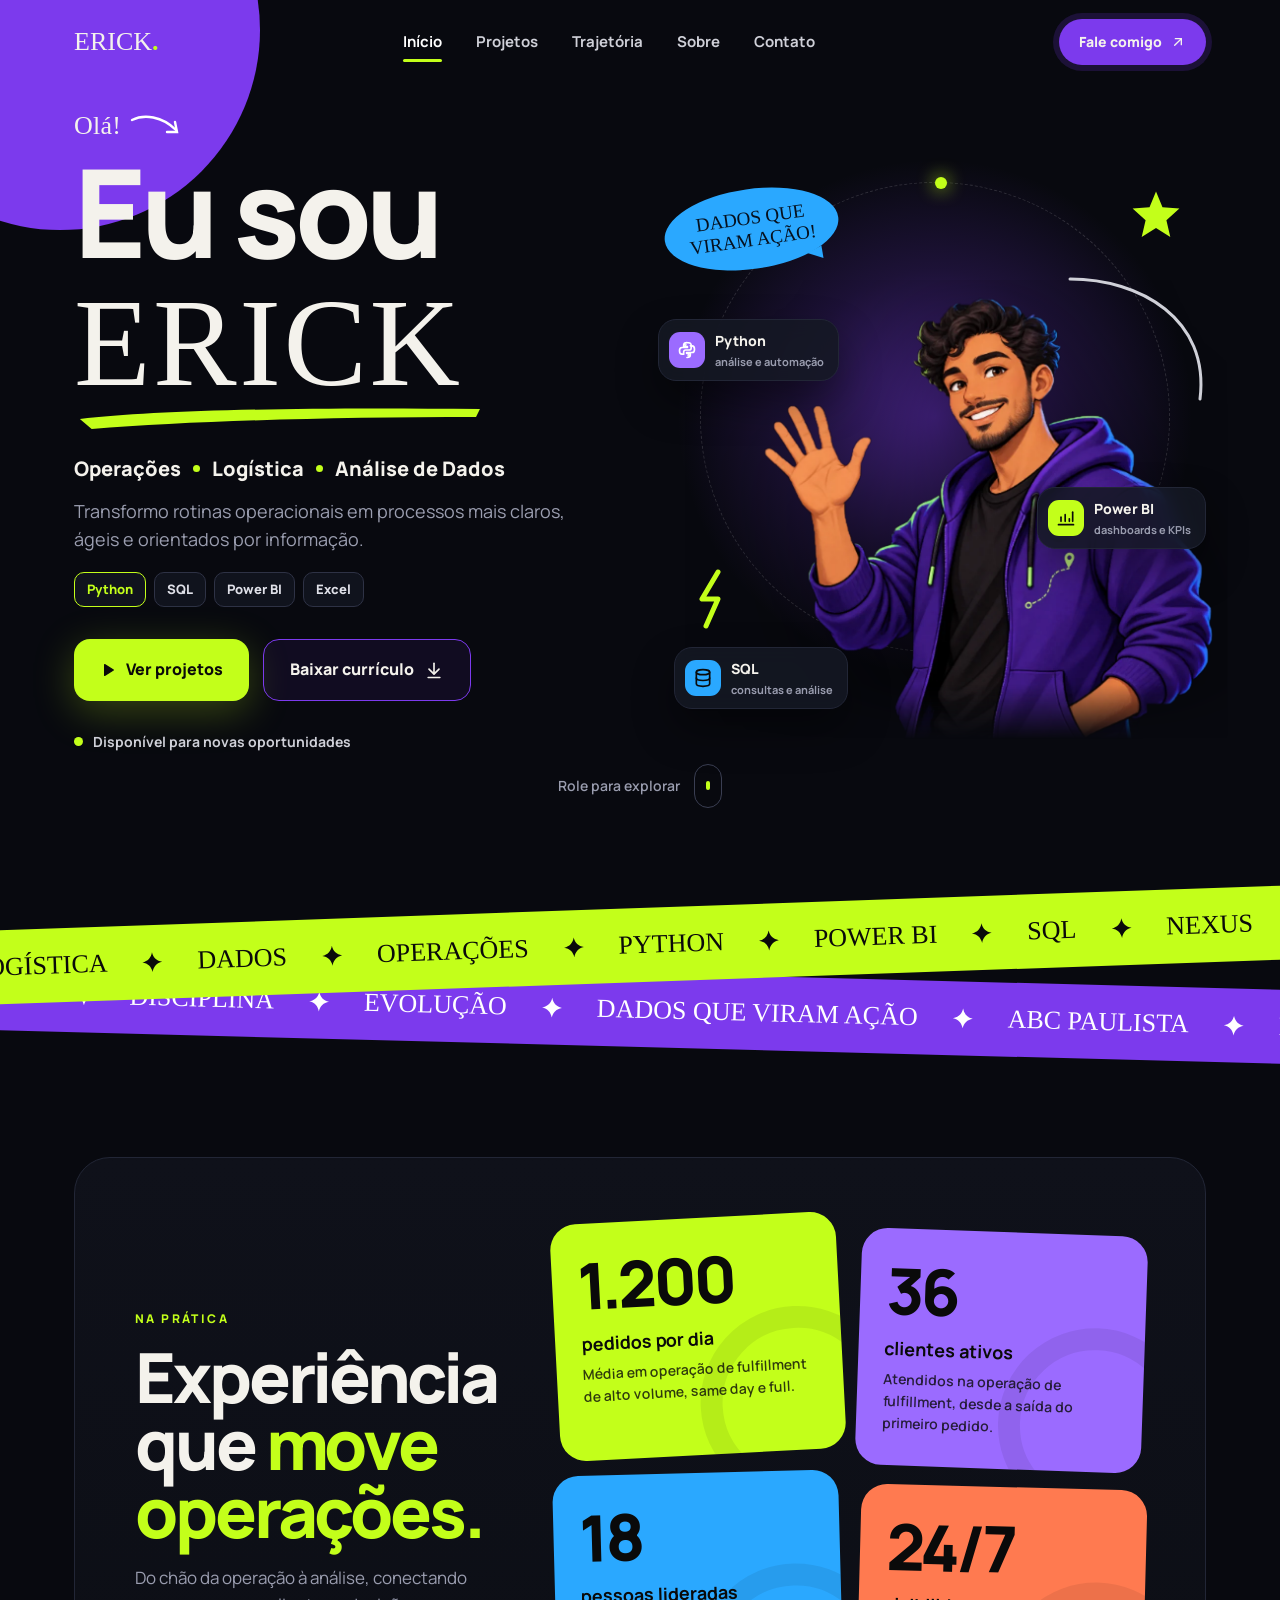
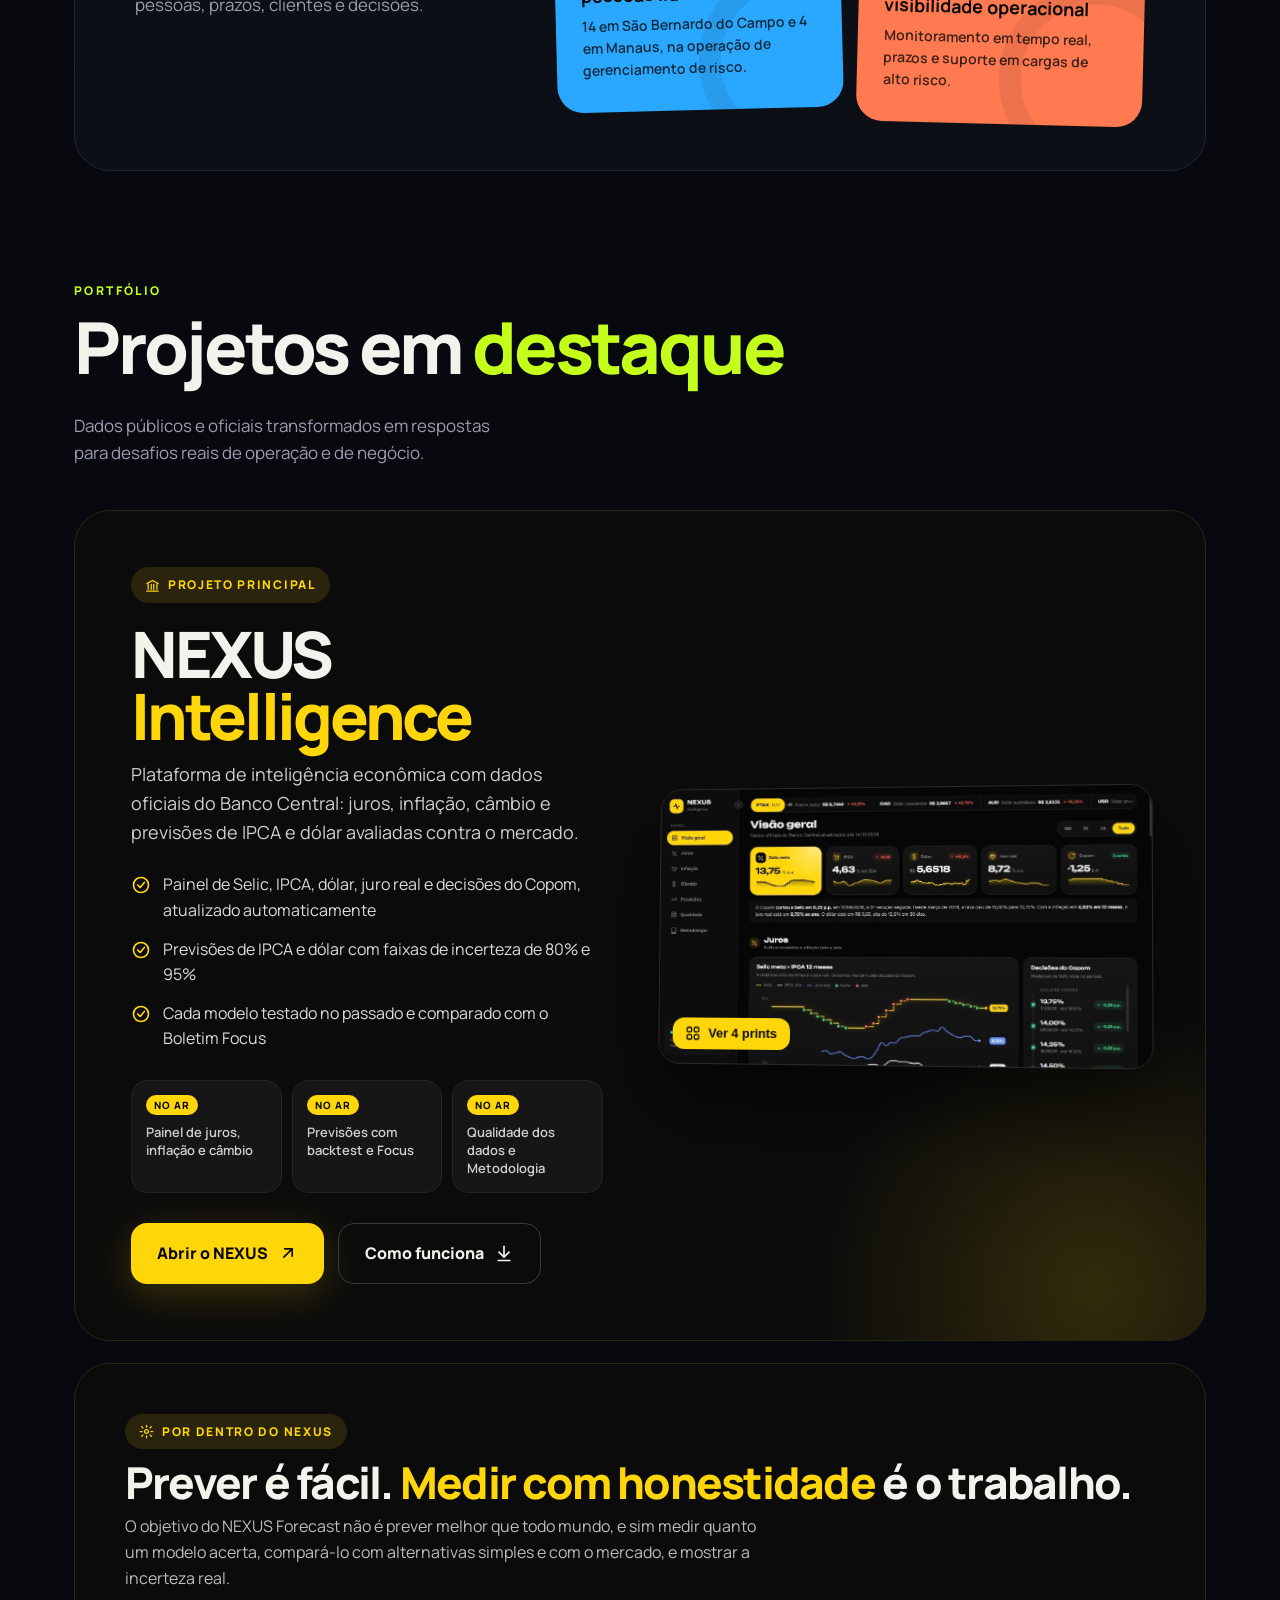
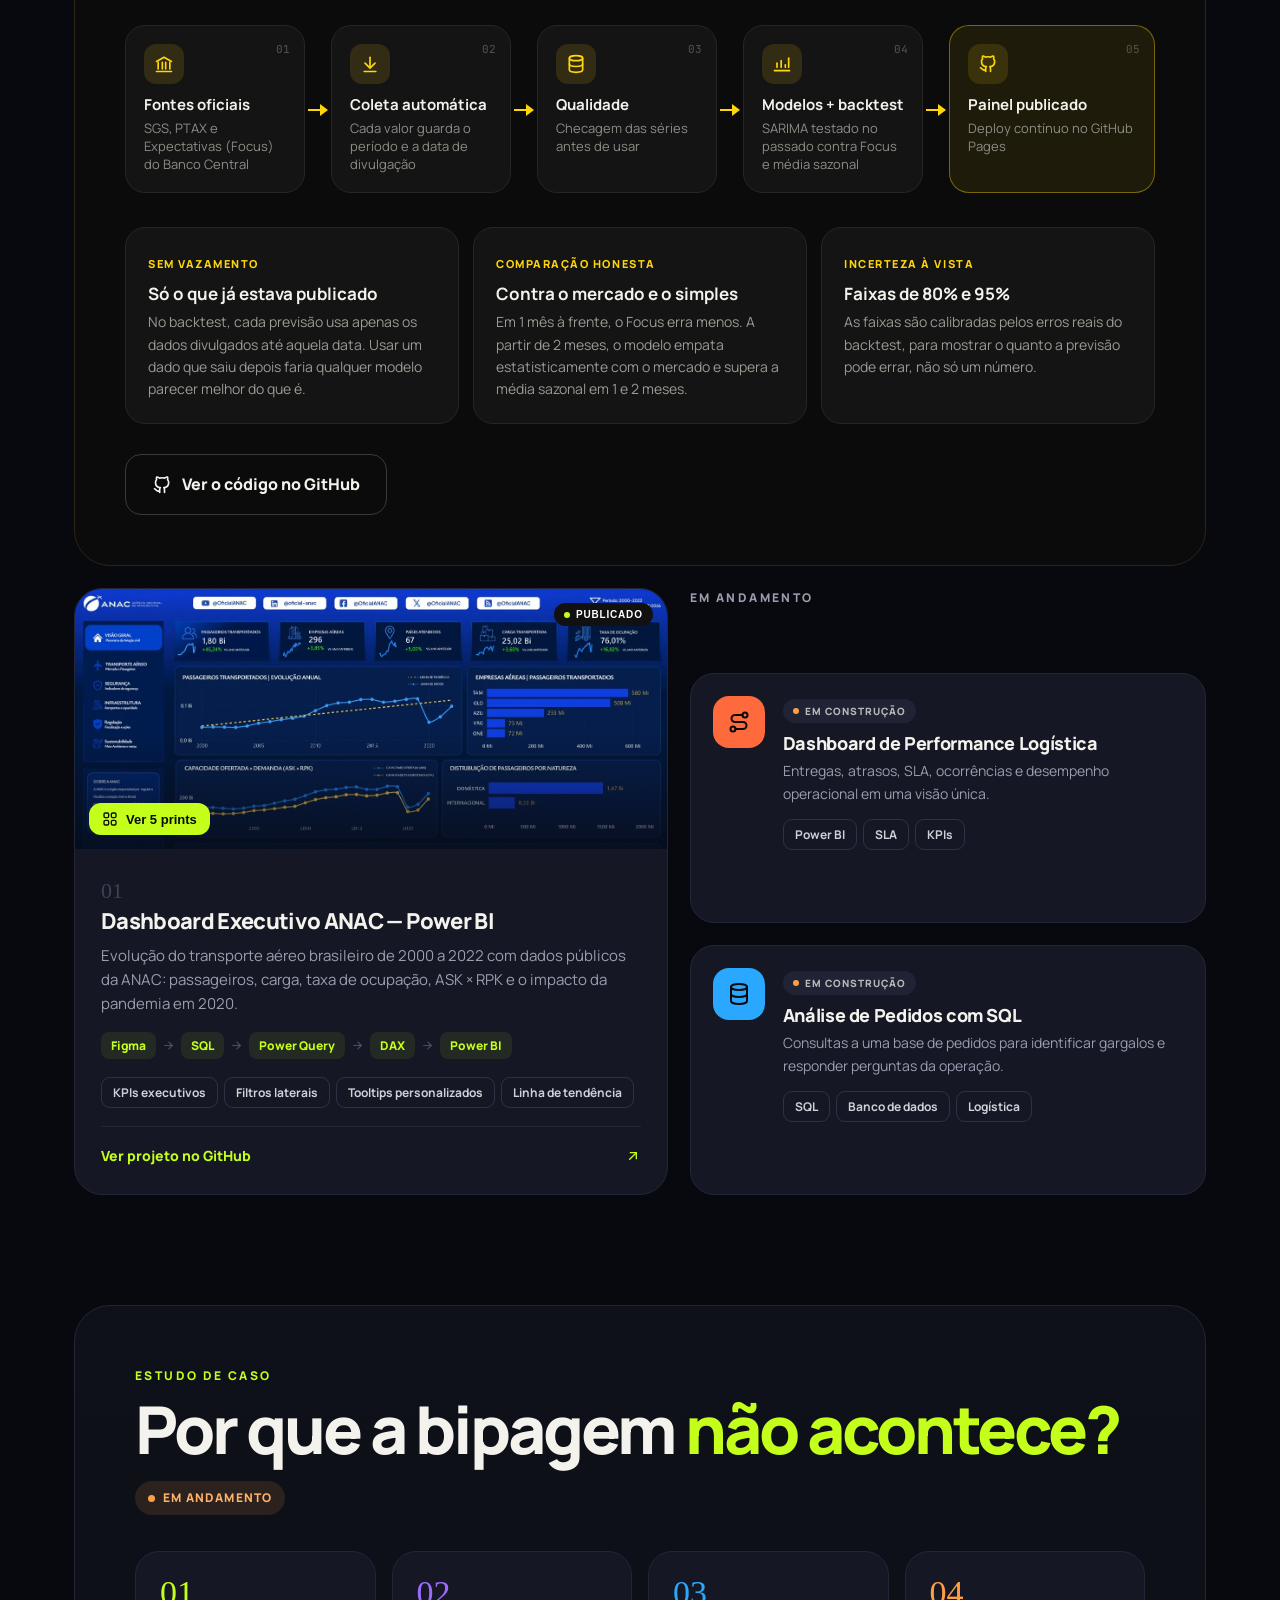
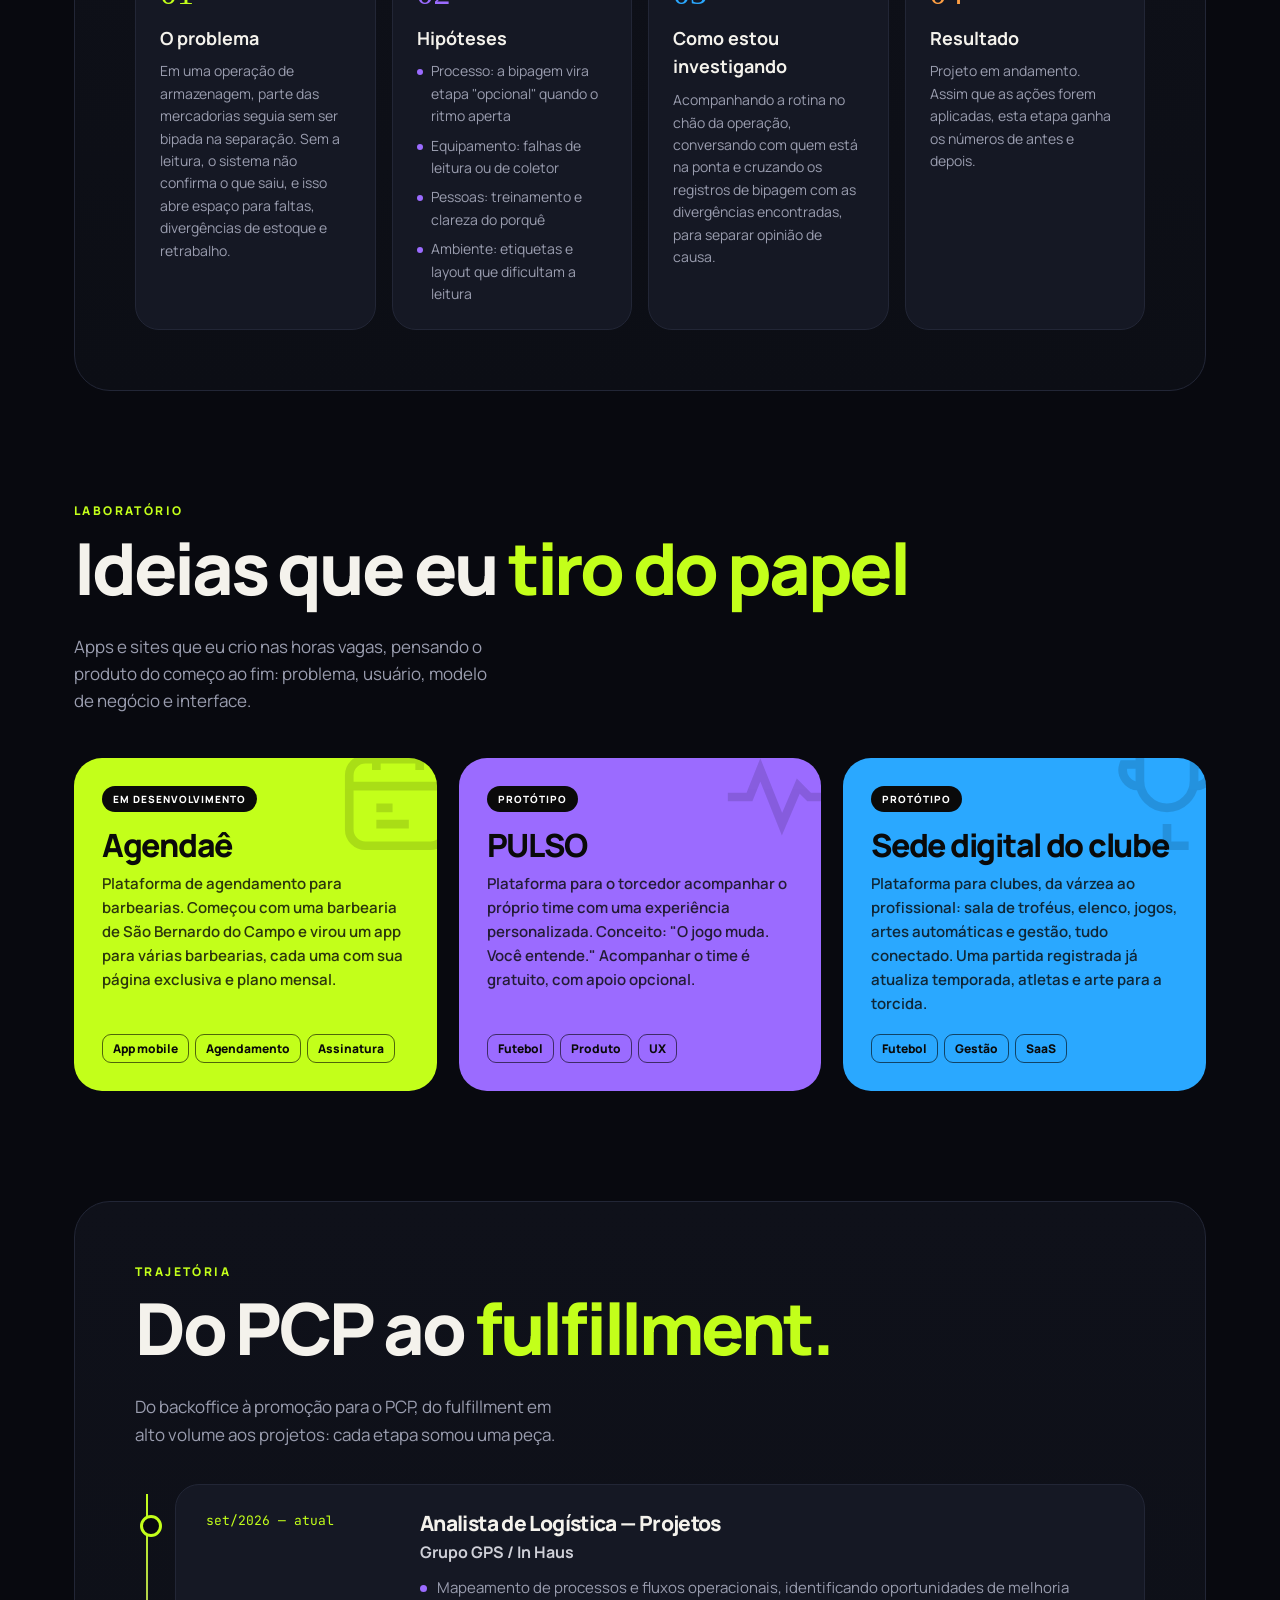
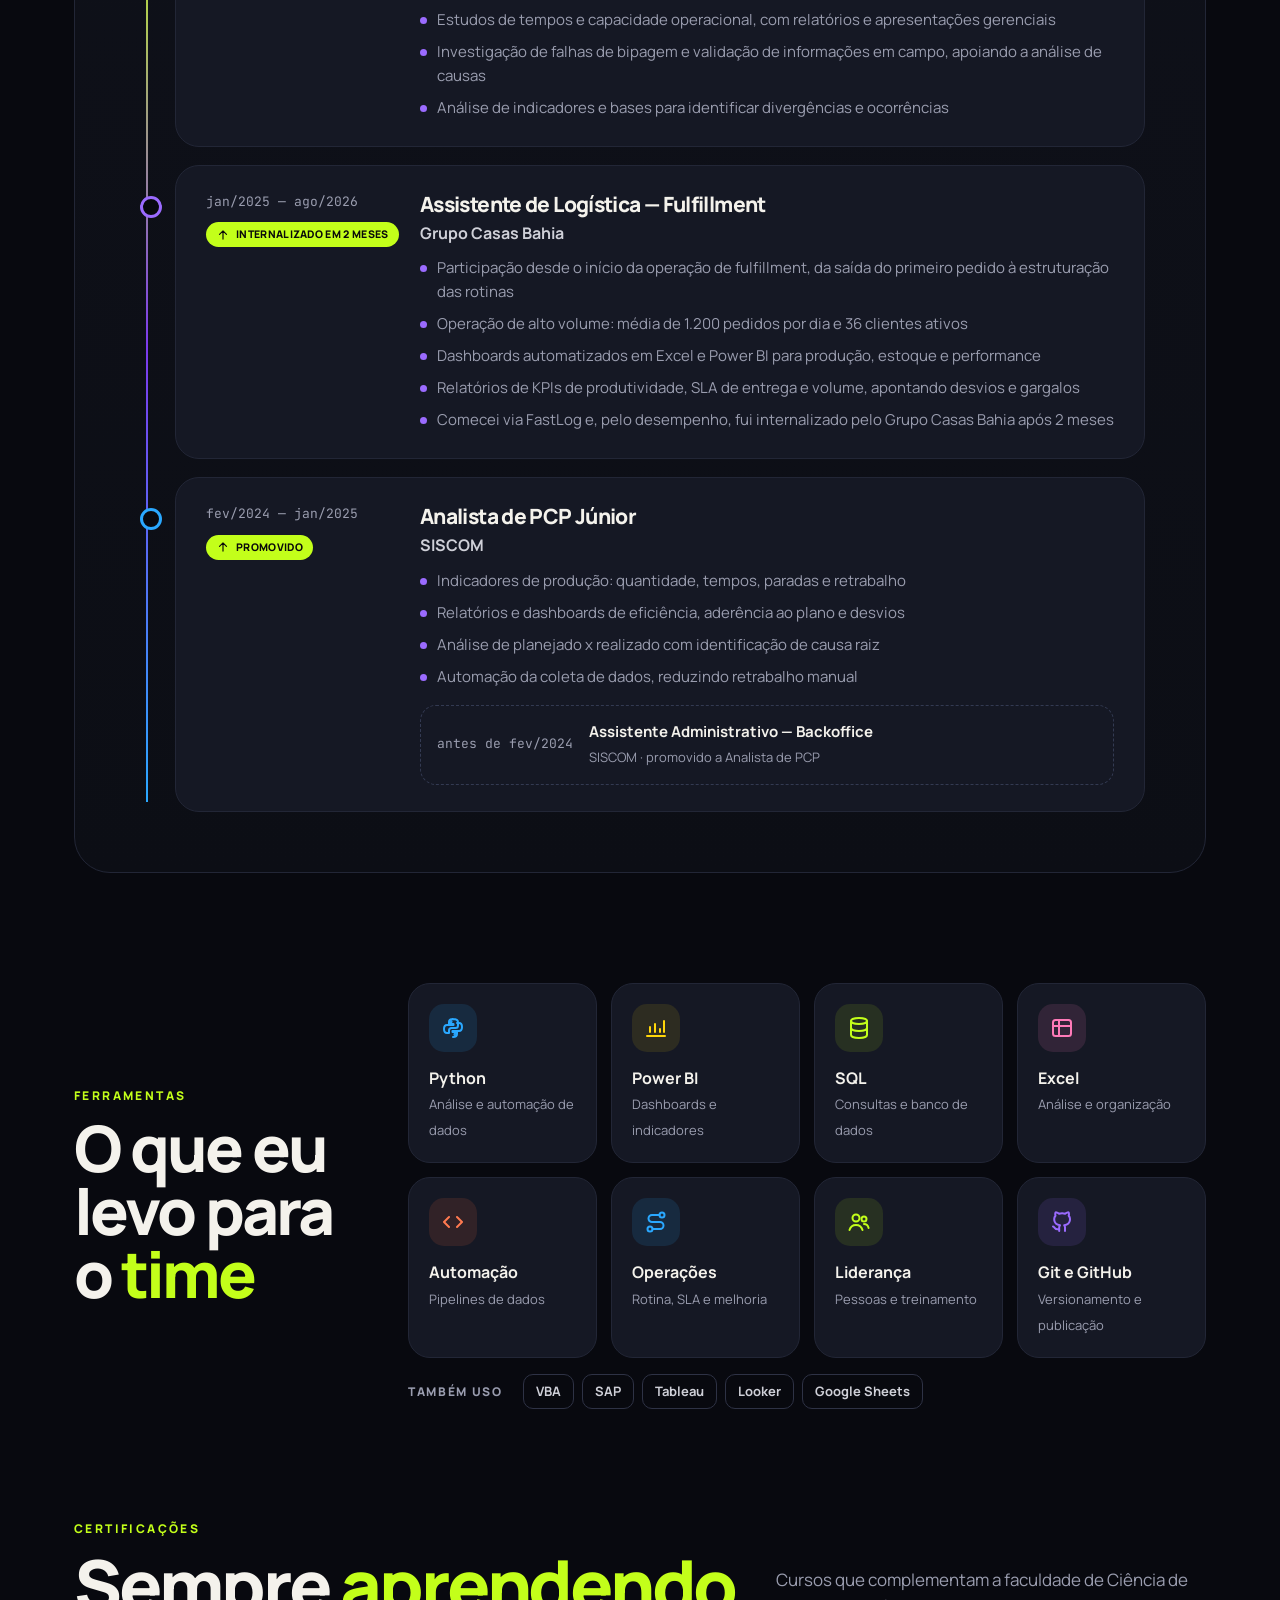
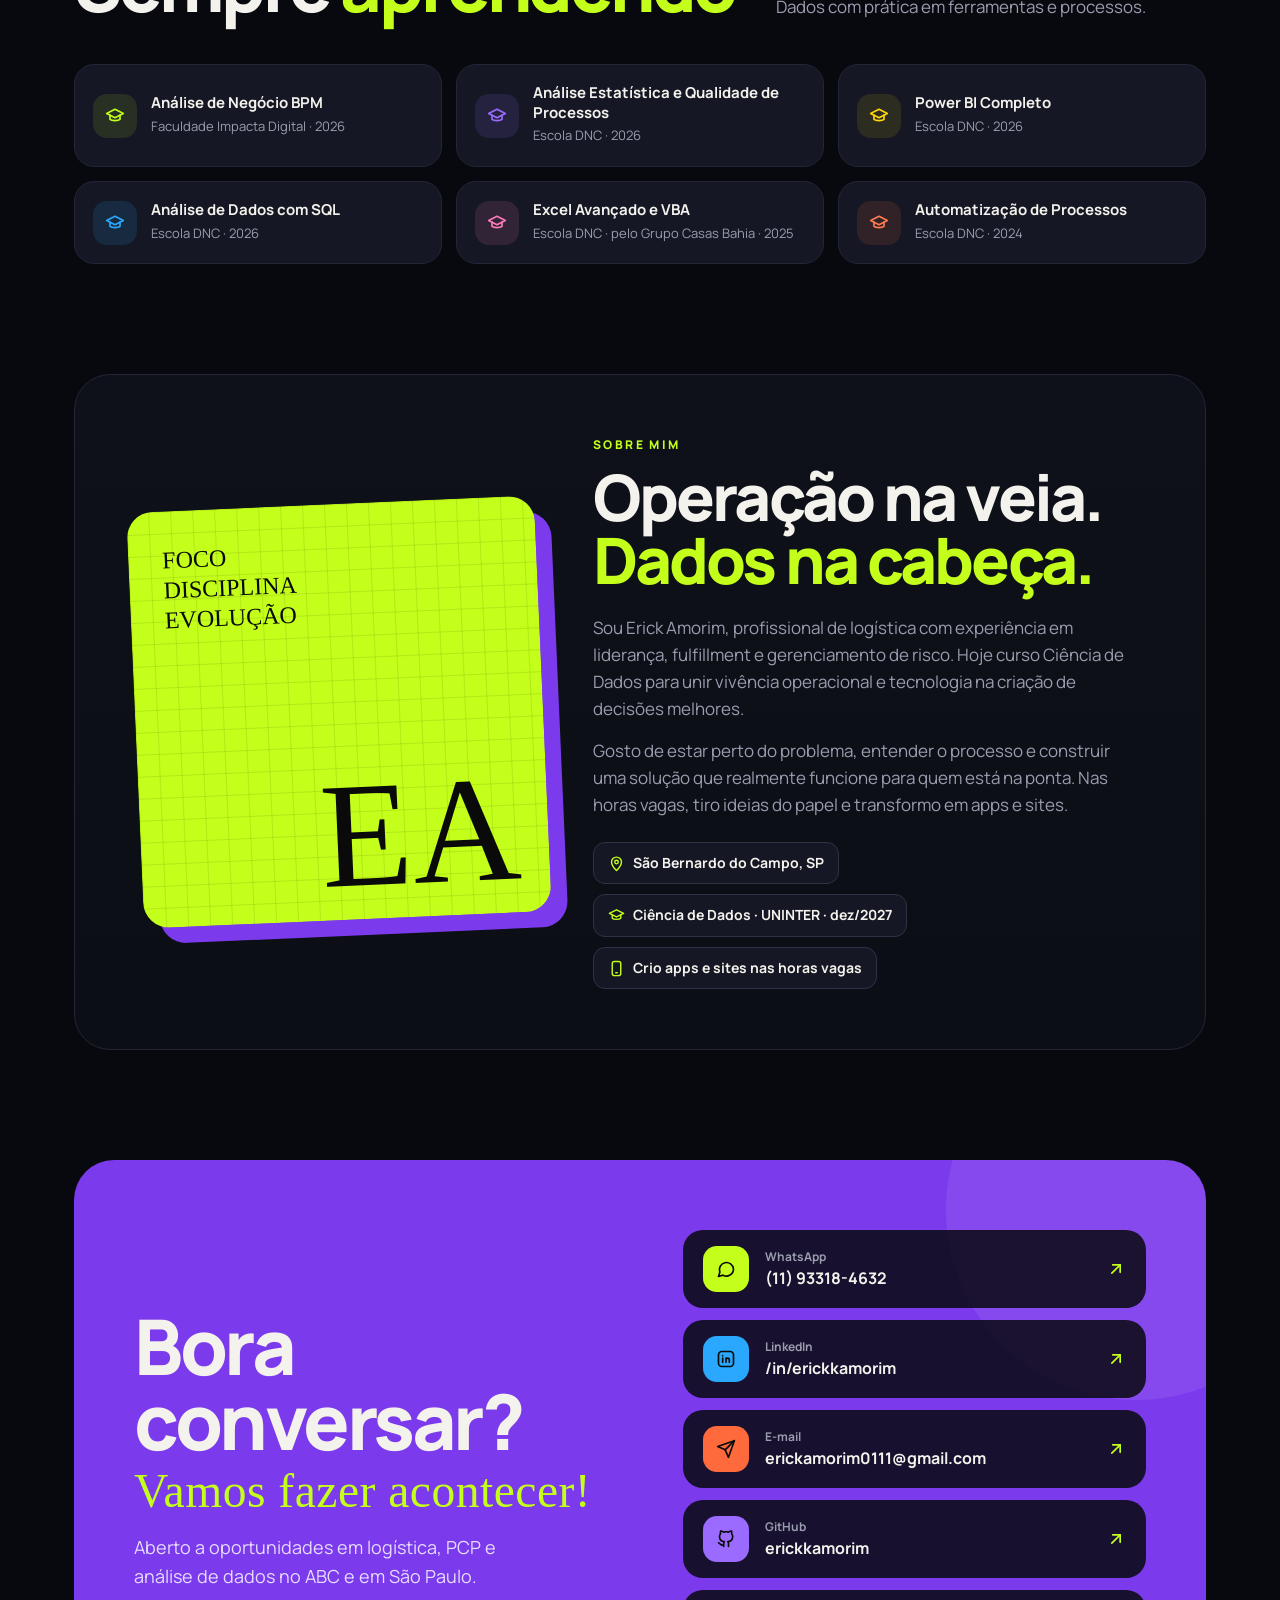
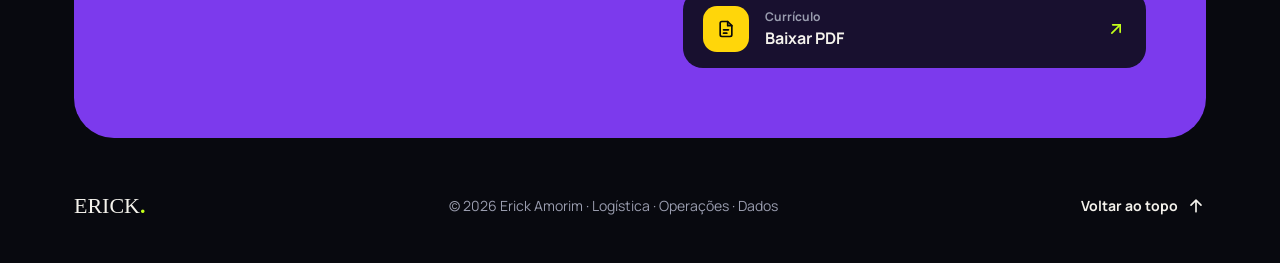
==== commit 8f7debed: "Prints reais do NEXUS e metodologia do Forecast Co-Authored-By: Claude Opus 5.5 <noreply@anthropic.c" ====
--- a/index.html
+++ b/index.html
@@ -150,6 +150,11 @@
 .nexus .btn.pri{background:var(--nx);box-shadow:0 10px 40px rgba(255,214,10,.2)}
 .nexus .btn.out{border-color:#3a3a3a;background:transparent}
 .nexus .btn.out:hover{border-color:var(--nx);color:var(--nx)}
+.nshot{position:relative;display:block;padding:0;border:1px solid #2a2a2a;border-radius:22px;overflow:hidden;cursor:zoom-in;background:#050505;box-shadow:0 40px 80px rgba(0,0,0,.6);transform:perspective(1200px) rotateY(-6deg) rotateX(2deg);transition:transform .5s}
+.nshot:hover{transform:none}
+.nshot img{display:block;width:100%;height:auto}
+.nshot .zoom{position:absolute;left:14px;bottom:14px;display:flex;align-items:center;gap:8px;background:var(--nx);color:#0a0a0a;font-weight:800;font-size:13px;padding:8px 13px;border-radius:12px}
+.nshot .zoom svg{width:16px;height:16px}
 .screen{background:#050505;border:1px solid #262626;border-radius:26px;padding:22px;box-shadow:0 40px 80px rgba(0,0,0,.6);transform:perspective(1200px) rotateY(-8deg) rotateX(3deg);transition:transform .5s}
 .screen:hover{transform:none}
 .sc-top{display:flex;justify-content:space-between;align-items:center;margin-bottom:18px}
@@ -232,7 +237,7 @@
 .lb{position:fixed;inset:0;z-index:100;background:rgba(5,6,10,.92);backdrop-filter:blur(8px);-webkit-backdrop-filter:blur(8px);display:none;flex-direction:column;align-items:center;justify-content:center;padding:24px}
 .lb.on{display:flex}
 .lb figure{max-width:1200px;width:100%;text-align:center}
-.lb img{max-width:100%;max-height:74vh;border-radius:16px;border:1px solid var(--line);box-shadow:0 30px 80px rgba(0,0,0,.6)}
+.lb img{max-width:100%;max-height:74vh;object-fit:contain;border-radius:16px;border:1px solid var(--line);box-shadow:0 30px 80px rgba(0,0,0,.6)}
 .lb figcaption{margin-top:16px;font-weight:700;color:#dfe0e8}
 .lb figcaption small{display:block;color:var(--mut);font-weight:600;margin-top:4px}
 .lb .x,.lb .nv{position:absolute;width:48px;height:48px;border-radius:50%;border:1px solid var(--line);background:var(--s2);color:#fff;display:grid;place-items:center;cursor:pointer}
@@ -358,6 +363,7 @@
   .art{height:560px}
   .job{grid-template-columns:1fr;gap:6px}
   .screen{transform:none}
+  .nshot{transform:none}
 }
 @media (max-width:700px){
   .links,.talk{display:none}
@@ -501,54 +507,43 @@
       <div>
         <span class="ntag"><svg class="i" style="width:15px;height:15px"><use href="#bank"/></svg>Projeto principal</span>
         <h3>NEXUS <span>Intelligence</span></h3>
-        <p class="sub">Plataforma de inteligência econômica e financeira construída sobre dados oficiais do Banco Central do Brasil.</p>
+        <p class="sub">Plataforma de inteligência econômica com dados oficiais do Banco Central: juros, inflação, câmbio e previsões de IPCA e dólar avaliadas contra o mercado.</p>
         <ul class="feats">
-          <li><svg class="i"><use href="#check"/></svg>Coleta e organização de séries econômicas direto da fonte oficial</li>
-          <li><svg class="i"><use href="#check"/></svg>Pipeline automatizado com publicação contínua no GitHub Pages</li>
-          <li><svg class="i"><use href="#check"/></svg>Painel de indicadores como inflação, juros e câmbio</li>
+          <li><svg class="i"><use href="#check"/></svg>Painel de Selic, IPCA, dólar, juro real e decisões do Copom, atualizado automaticamente</li>
+          <li><svg class="i"><use href="#check"/></svg>Previsões de IPCA e dólar com faixas de incerteza de 80% e 95%</li>
+          <li><svg class="i"><use href="#check"/></svg>Cada modelo testado no passado e comparado com o Boletim Focus</li>
         </ul>
         <div class="road">
-          <div class="live"><b>No ar</b><br>Automação e publicação contínua</div>
-          <div><b>Próximo</b><br>Forecast de IPCA e dólar vs. Boletim Focus</div>
-          <div><b>Próximo</b><br>Metodologia e versões dos dados em PostgreSQL</div>
+          <div class="live"><b>No ar</b><br>Painel de juros, inflação e câmbio</div>
+          <div class="live"><b>No ar</b><br>Previsões com backtest e Focus</div>
+          <div class="live"><b>No ar</b><br>Qualidade dos dados e Metodologia</div>
         </div>
         <div class="btns" style="margin-top:0">
           <a class="btn pri" href="https://erickkamorim.github.io/nexus-intelligence/" target="_blank" rel="noopener">Abrir o NEXUS <svg class="i"><use href="#arrow"/></svg></a>
           <a class="btn out" href="#nexus-por-dentro">Como funciona <svg class="i"><use href="#down"/></svg></a>
         </div>
       </div>
-      <div class="screen" aria-hidden="true">
-        <div class="sc-top"><div class="t">NEXUS<b>.</b></div><div class="seg"><span class="on">IPCA</span><span>Selic</span><span>Dólar</span></div></div>
-        <div class="kp"><div>Inflação<i></i></div><div>Juros<i></i></div><div>Câmbio<i></i></div></div>
-        <div class="cht">Série histórica + previsão
-          <svg viewBox="0 0 320 170" preserveAspectRatio="none">
-            <g stroke="#1f1f1f"><line x1="0" y1="40" x2="320" y2="40"/><line x1="0" y1="85" x2="320" y2="85"/><line x1="0" y1="130" x2="320" y2="130"/></g>
-            <path d="M225 66 C245 50 262 34 282 38 S306 28 320 26 L320 78 C305 74 290 82 280 80 S245 90 225 66Z" fill="#ffd60a" opacity=".1"/>
-            <path class="ln" d="M0 122 C25 114 40 128 60 110 S95 80 115 88 S150 114 170 94 S205 58 225 66" fill="none" stroke="#ffd60a" stroke-width="3" stroke-linecap="round"/>
-            <path d="M225 66 C245 72 262 54 282 58 S306 50 320 52" fill="none" stroke="#ffd60a" stroke-width="3" stroke-dasharray="6 6" opacity=".7"/>
-            <line x1="225" y1="12" x2="225" y2="160" stroke="#333" stroke-dasharray="3 4"/>
-            <circle cx="225" cy="66" r="5" fill="#050505" stroke="#ffd60a" stroke-width="3"/>
-          </svg>
-        </div>
-        <div class="note">Representação ilustrativa da interface</div>
-      </div>
+      <button class="nshot" type="button" data-gal="nexus:0" aria-label="Ampliar prints do NEXUS">
+        <img src="assets/nexus-visao.webp" alt="Visão geral do NEXUS Intelligence com Selic, IPCA, dólar e decisões do Copom" loading="lazy">
+        <span class="zoom"><svg class="i"><use href="#grid"/></svg>Ver 4 prints</span>
+      </button>
     </article>
 
     <div class="deep rv" id="nexus-por-dentro">
       <span class="ntag"><svg class="i" style="width:15px;height:15px"><use href="#gear"/></svg>Por dentro do NEXUS</span>
-      <h3>Da fonte oficial ao <span>painel</span>, sem passo manual.</h3>
-      <p class="intro">O NEXUS foi pensado para ser defensável, não só bonito: cada número tem origem rastreável, o processo roda sozinho e as previsões são avaliadas contra uma referência de mercado.</p>
+      <h3>Prever é fácil. <span>Medir com honestidade</span> é o trabalho.</h3>
+      <p class="intro">O objetivo do NEXUS Forecast não é prever melhor que todo mundo, e sim medir quanto um modelo acerta, compará-lo com alternativas simples e com o mercado, e mostrar a incerteza real.</p>
       <div class="flow">
-        <div class="fstep"><span class="n">01</span><div class="ic"><svg class="i"><use href="#bank"/></svg></div><b>Banco Central</b><span>Séries oficiais como fonte única</span></div>
-        <div class="fstep"><span class="n">02</span><div class="ic"><svg class="i"><use href="#down"/></svg></div><b>Coleta automática</b><span>Atualização agendada, sem cópia manual</span></div>
-        <div class="fstep"><span class="n">03</span><div class="ic"><svg class="i"><use href="#table"/></svg></div><b>Tratamento</b><span>Padronização e checagem das séries</span></div>
-        <div class="fstep"><span class="n">04</span><div class="ic"><svg class="i"><use href="#git"/></svg></div><b>Publicação</b><span>Deploy contínuo no GitHub Pages</span></div>
-        <div class="fstep"><span class="n">05</span><div class="ic"><svg class="i"><use href="#chart"/></svg></div><b>Painel</b><span>Inflação, juros e câmbio em um lugar</span></div>
+        <div class="fstep"><span class="n">01</span><div class="ic"><svg class="i"><use href="#bank"/></svg></div><b>Fontes oficiais</b><span>SGS, PTAX e Expectativas (Focus) do Banco Central</span></div>
+        <div class="fstep"><span class="n">02</span><div class="ic"><svg class="i"><use href="#down"/></svg></div><b>Coleta automática</b><span>Cada valor guarda o período e a data de divulgação</span></div>
+        <div class="fstep"><span class="n">03</span><div class="ic"><svg class="i"><use href="#db"/></svg></div><b>Qualidade</b><span>Checagem das séries antes de usar</span></div>
+        <div class="fstep"><span class="n">04</span><div class="ic"><svg class="i"><use href="#chart"/></svg></div><b>Modelos + backtest</b><span>SARIMA testado no passado contra Focus e média sazonal</span></div>
+        <div class="fstep"><span class="n">05</span><div class="ic"><svg class="i"><use href="#git"/></svg></div><b>Painel publicado</b><span>Deploy contínuo no GitHub Pages</span></div>
       </div>
       <div class="dec">
-        <div class="dc"><small>Decisão</small><b>Dados só de fonte oficial</b><p>Tudo vem do Banco Central. Se um número aparece no painel, dá para apontar de onde ele saiu.</p></div>
-        <div class="dc"><small>Próximo passo</small><b>Forecast com validação temporal</b><p>Previsões de IPCA e dólar testadas só com dados do passado e comparadas com as expectativas do Boletim Focus.</p></div>
-        <div class="dc"><small>Próximo passo</small><b>Histórico versionado</b><p>Cada atualização guardada em PostgreSQL na nuvem, para comparar versões dos dados e das previsões ao longo do tempo.</p></div>
+        <div class="dc"><small>Sem vazamento</small><b>Só o que já estava publicado</b><p>No backtest, cada previsão usa apenas os dados divulgados até aquela data. Usar um dado que saiu depois faria qualquer modelo parecer melhor do que é.</p></div>
+        <div class="dc"><small>Comparação honesta</small><b>Contra o mercado e o simples</b><p>Em 1 mês à frente, o Focus erra menos. A partir de 2 meses, o modelo empata estatisticamente com o mercado e supera a média sazonal em 1 e 2 meses.</p></div>
+        <div class="dc"><small>Incerteza à vista</small><b>Faixas de 80% e 95%</b><p>As faixas são calibradas pelos erros reais do backtest, para mostrar o quanto a previsão pode errar, não só um número.</p></div>
       </div>
       <div class="btns" style="margin-top:30px">
         <a class="btn out" style="border-color:#3a3a3a;background:transparent" href="https://github.com/erickkamorim/nexus-intelligence" target="_blank" rel="noopener"><svg class="i"><use href="#git"/></svg>Ver o código no GitHub</a>
@@ -557,7 +552,7 @@
 
     <div class="pgrid">
       <article class="proj rv">
-        <button class="ph shot" type="button" data-gal="0" aria-label="Ampliar prints do Dashboard ANAC">
+        <button class="ph shot" type="button" data-gal="anac:0" aria-label="Ampliar prints do Dashboard ANAC">
           <img src="assets/anac-dashboard.webp" alt="Dashboard executivo da ANAC em Power BI" loading="lazy">
           <span class="st ok"><i></i>Publicado</span>
           <span class="zoom"><svg class="i"><use href="#grid"/></svg>Ver 5 prints</span>
@@ -728,7 +723,7 @@
 </main>
 
 
-<div class="lb" id="lb" role="dialog" aria-modal="true" aria-label="Galeria do Dashboard ANAC">
+<div class="lb" id="lb" role="dialog" aria-modal="true" aria-label="Galeria de prints">
   <button class="x" type="button" aria-label="Fechar"><svg class="i"><path d="M6 6l12 12M18 6L6 18"/></svg></button>
   <button class="nv p" type="button" aria-label="Anterior"><svg class="i"><use href="#arrow"/></svg></button>
   <figure><img id="lb-img" src="" alt=""><figcaption id="lb-cap"></figcaption></figure>
@@ -767,17 +762,22 @@
     navs.forEach(function(list){list.forEach(function(a,i){a.classList.toggle('on',i===idx)})});
   }
 
-  var G=[["assets/anac-dashboard.webp","Dashboard completo","Visão geral com KPIs, evolução anual, ASK × RPK e carga"],
+  var GAL={anac:[["assets/anac-dashboard.webp","Dashboard completo","Visão geral com KPIs, evolução anual, ASK × RPK e carga"],
          ["assets/anac-figma.webp","1. Protótipo no Figma","Layout, paleta e navegação definidos antes do Power BI"],
          ["assets/anac-powerbi.webp","2. Desenvolvimento no Power BI","Modelagem, medidas em DAX e visualizações"],
          ["assets/anac-filtros.webp","3. Painel de filtros","Período, empresa, natureza do voo e país"],
-         ["assets/anac-tooltip.webp","4. Tooltip personalizado","Ano, passageiros, carga, load factor e empresas"]];
+         ["assets/anac-tooltip.webp","4. Tooltip personalizado","Ano, passageiros, carga, load factor e empresas"]],
+    nexus:[["assets/nexus-visao.webp","Visão geral","Selic, IPCA, dólar, juro real e decisões do Copom com dados do Banco Central"],
+         ["assets/nexus-previsoes.webp","Previsões","IPCA dos próximos 6 meses com faixas de 80% e 95% e comparação com o Focus"],
+         ["assets/nexus-metodologia.webp","Metodologia","Como as previsões são feitas e avaliadas, sem vazamento de dados"],
+         ["assets/nexus-mobile.webp","Versão celular","Layout responsivo com navegação flutuante"]]};
+  var G=GAL.anac;
   var lb=document.getElementById('lb'),li=document.getElementById('lb-img'),lc=document.getElementById('lb-cap'),ld=document.getElementById('lb-dots'),gi=0;
-  G.forEach(function(){ld.appendChild(document.createElement('i'))});
+  
   function show(i){gi=(i+G.length)%G.length;li.src=G[gi][0];li.alt=G[gi][1];lc.innerHTML=G[gi][1]+'<small>'+G[gi][2]+'</small>';[].forEach.call(ld.children,function(d,k){d.classList.toggle('on',k===gi)});}
-  function open(i){show(i);lb.classList.add('on');document.body.style.overflow='hidden';}
+  function open(k,i){G=GAL[k];ld.innerHTML='';G.forEach(function(){ld.appendChild(document.createElement('i'))});show(i);lb.classList.add('on');document.body.style.overflow='hidden';}
   function close(){lb.classList.remove('on');document.body.style.overflow='';}
-  document.querySelectorAll('[data-gal]').forEach(function(b){b.addEventListener('click',function(){open(+b.getAttribute('data-gal'))})});
+  document.querySelectorAll('[data-gal]').forEach(function(b){b.addEventListener('click',function(){var p=b.getAttribute('data-gal').split(':');open(p[0],+p[1])})});
   lb.querySelector('.x').addEventListener('click',close);
   lb.querySelector('.p').addEventListener('click',function(){show(gi-1)});
   lb.querySelector('.n').addEventListener('click',function(){show(gi+1)});
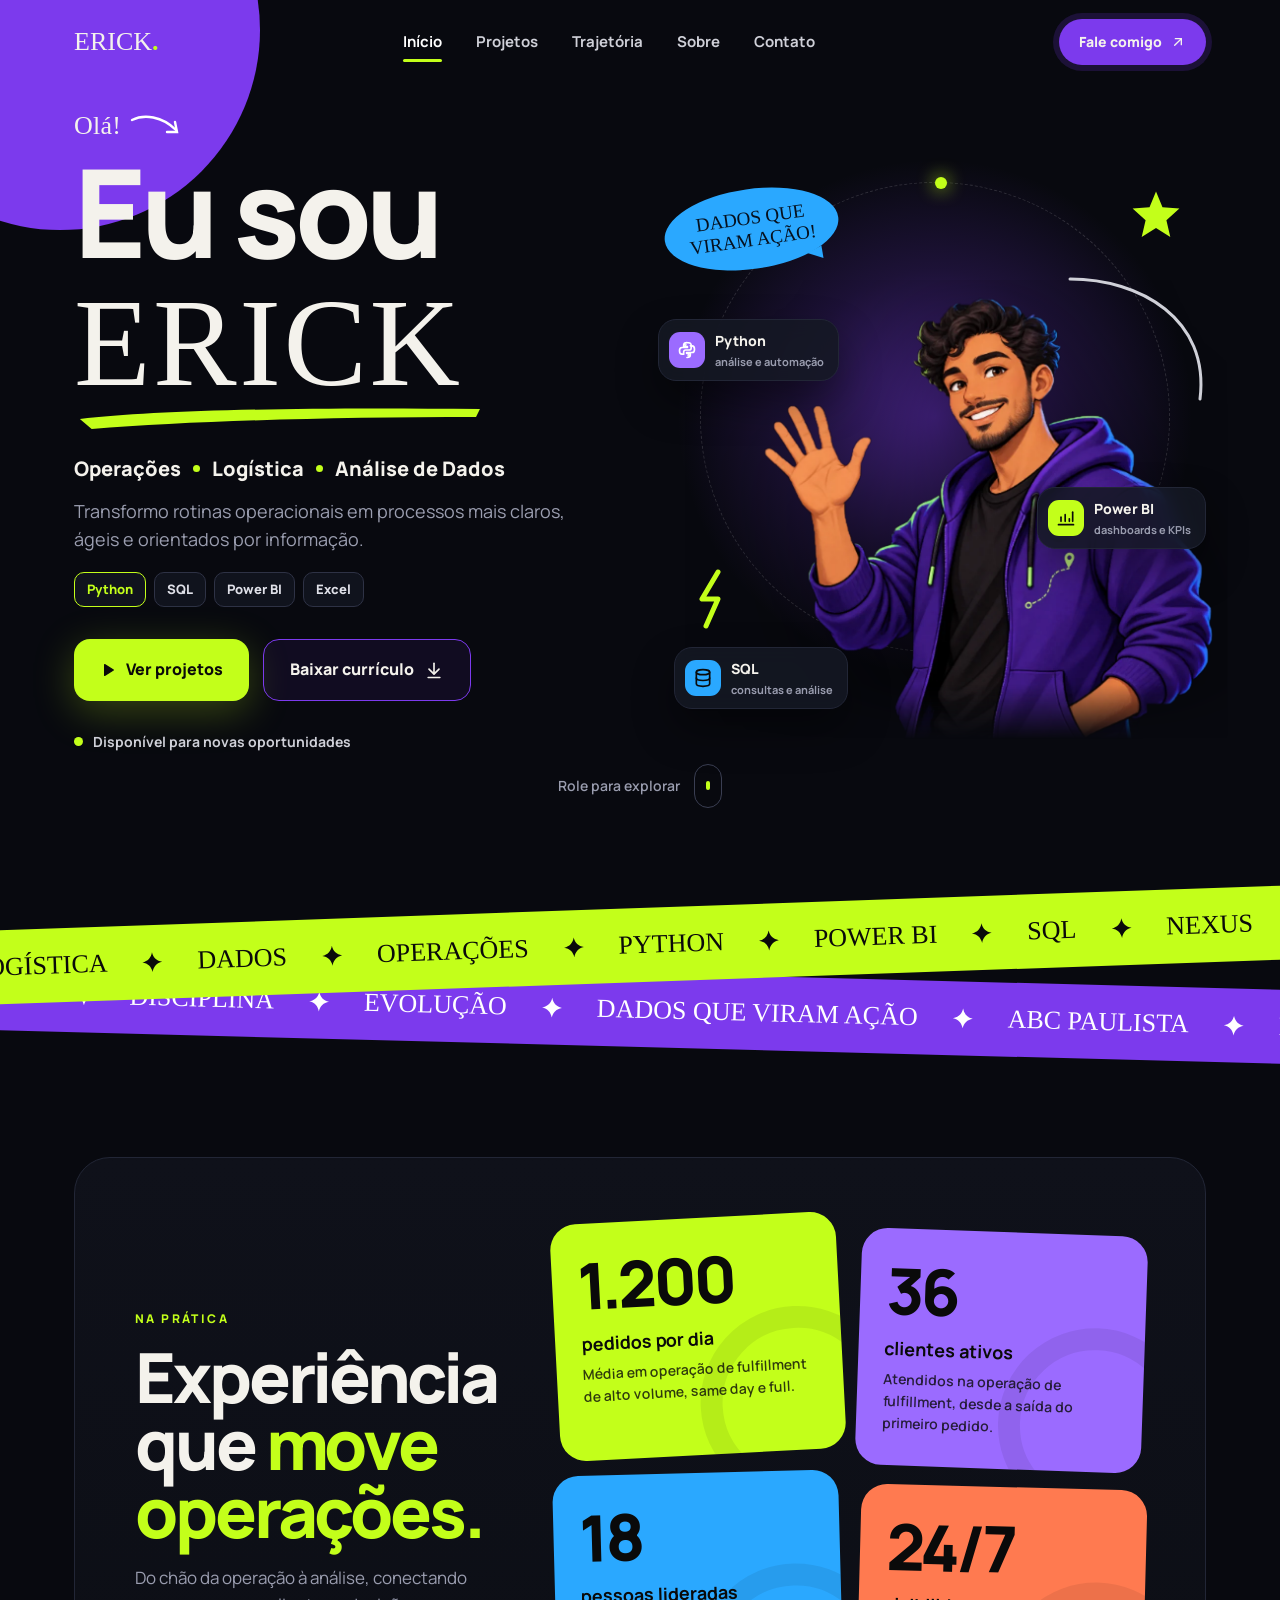
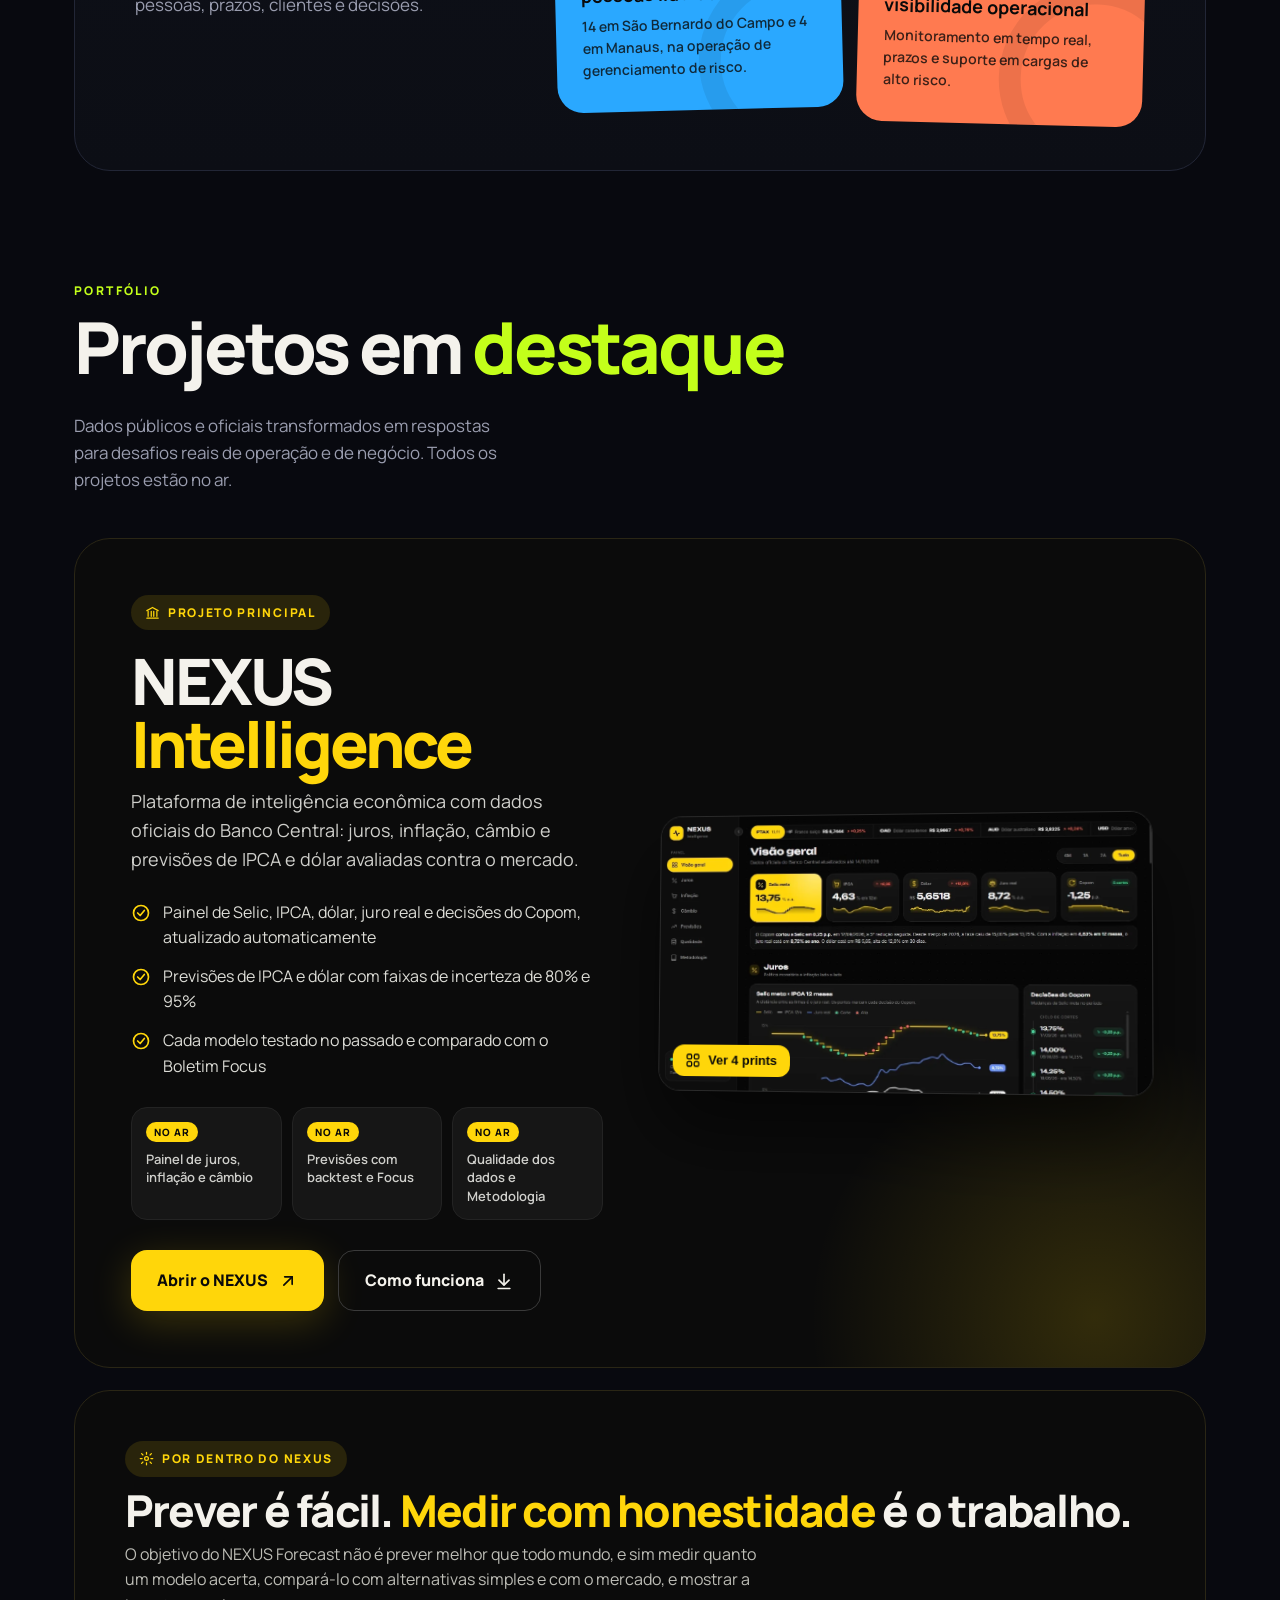
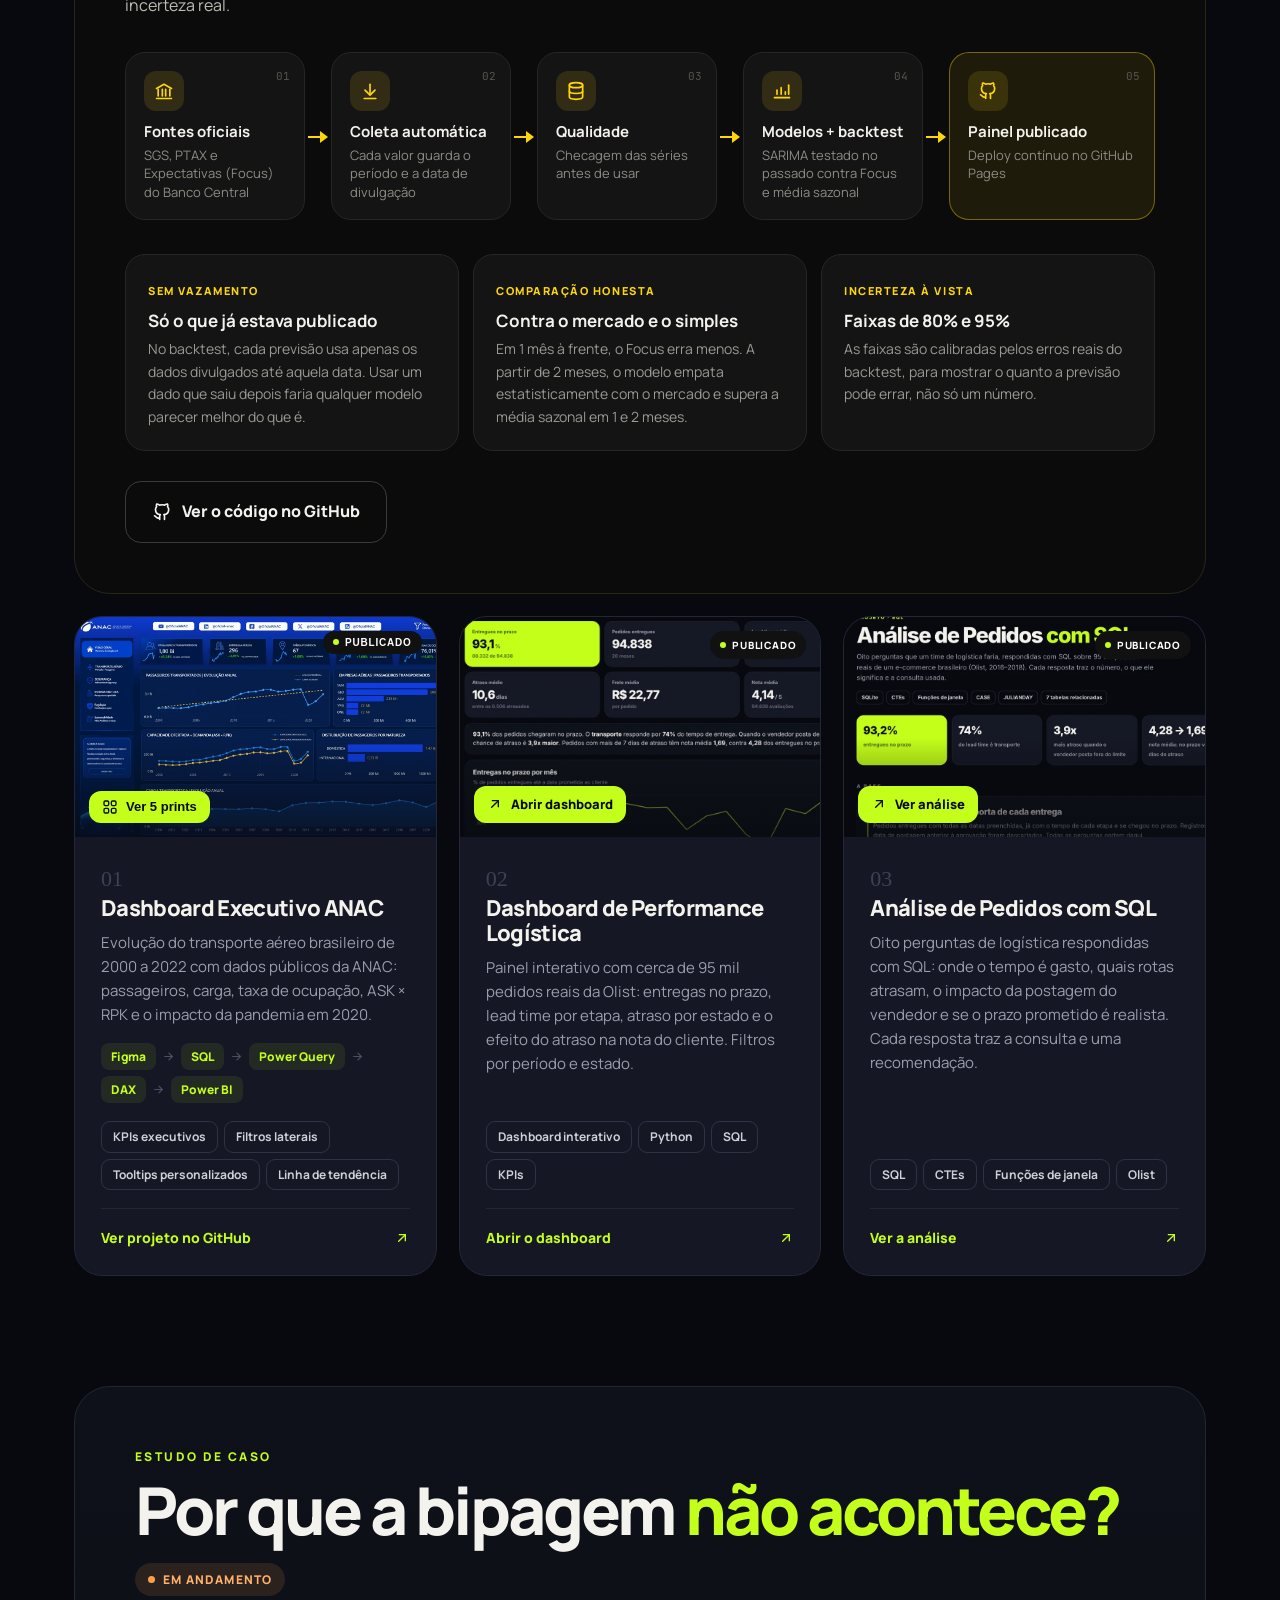
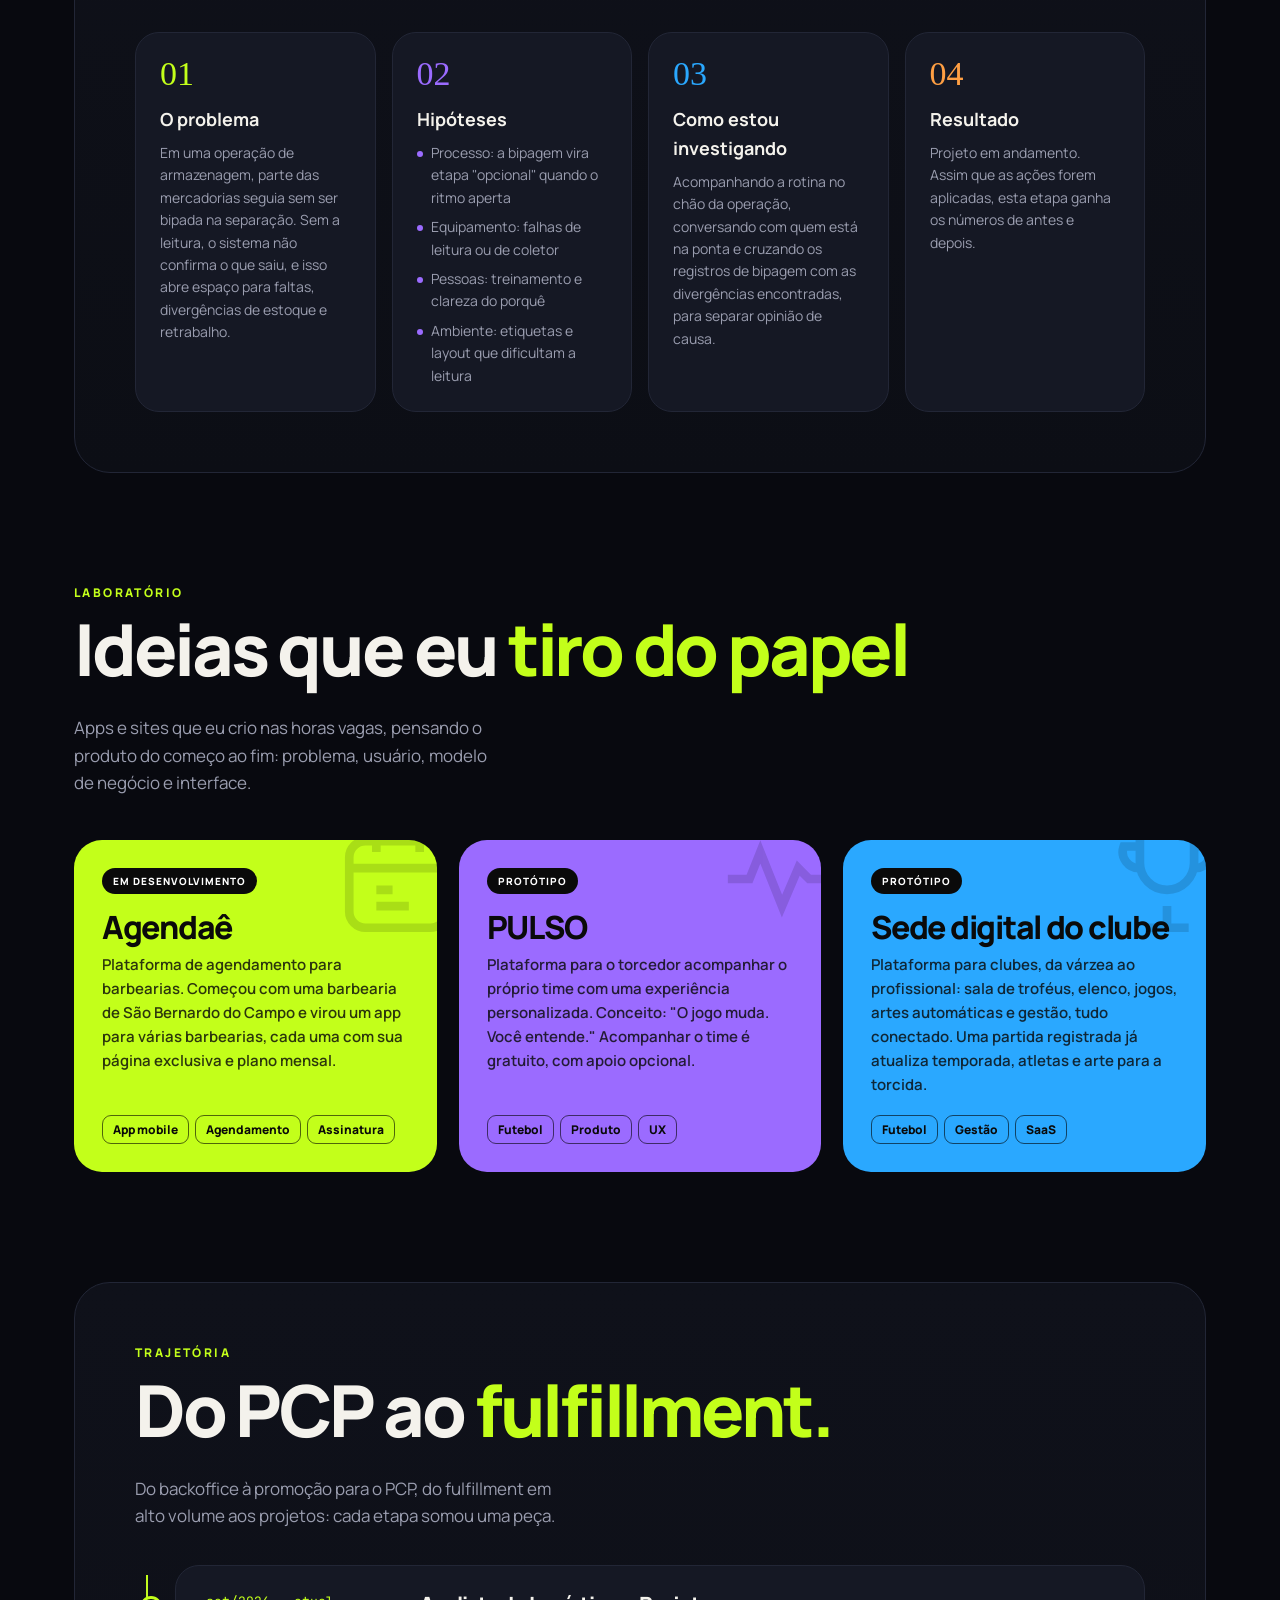
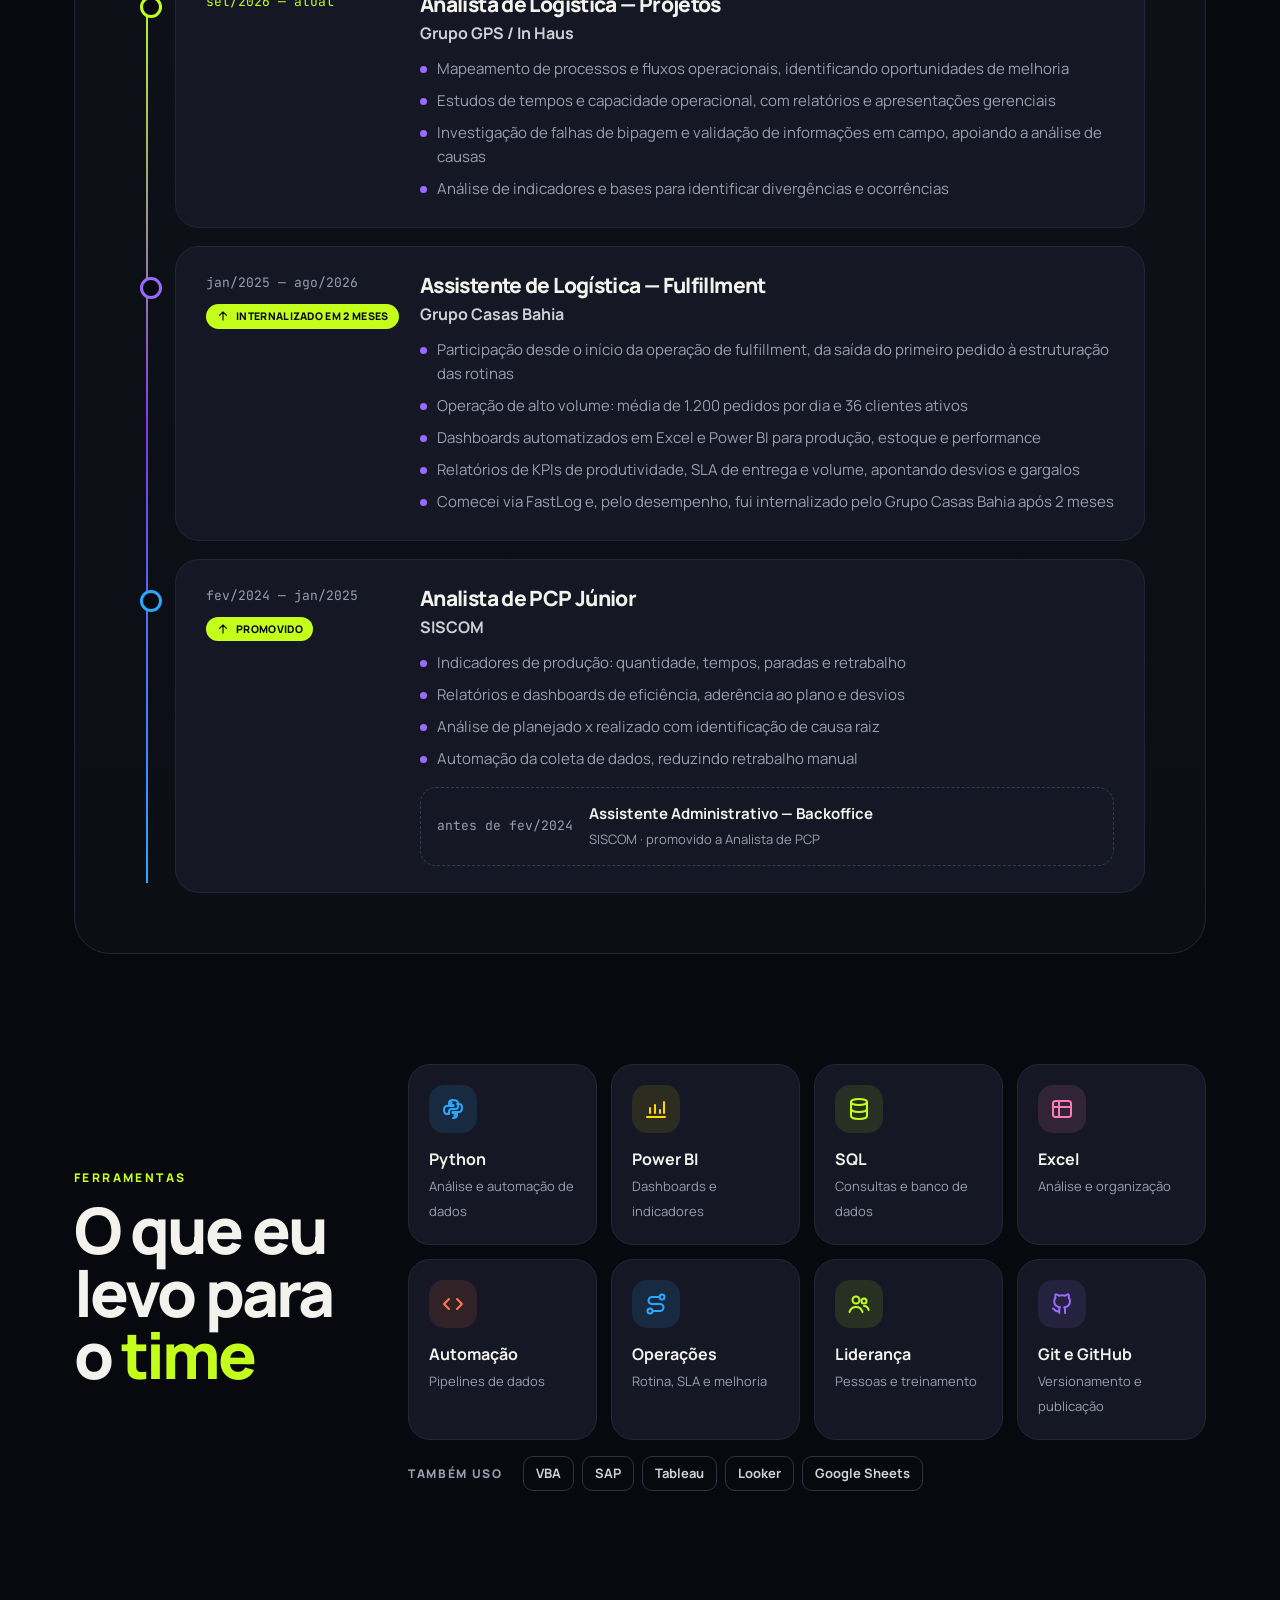
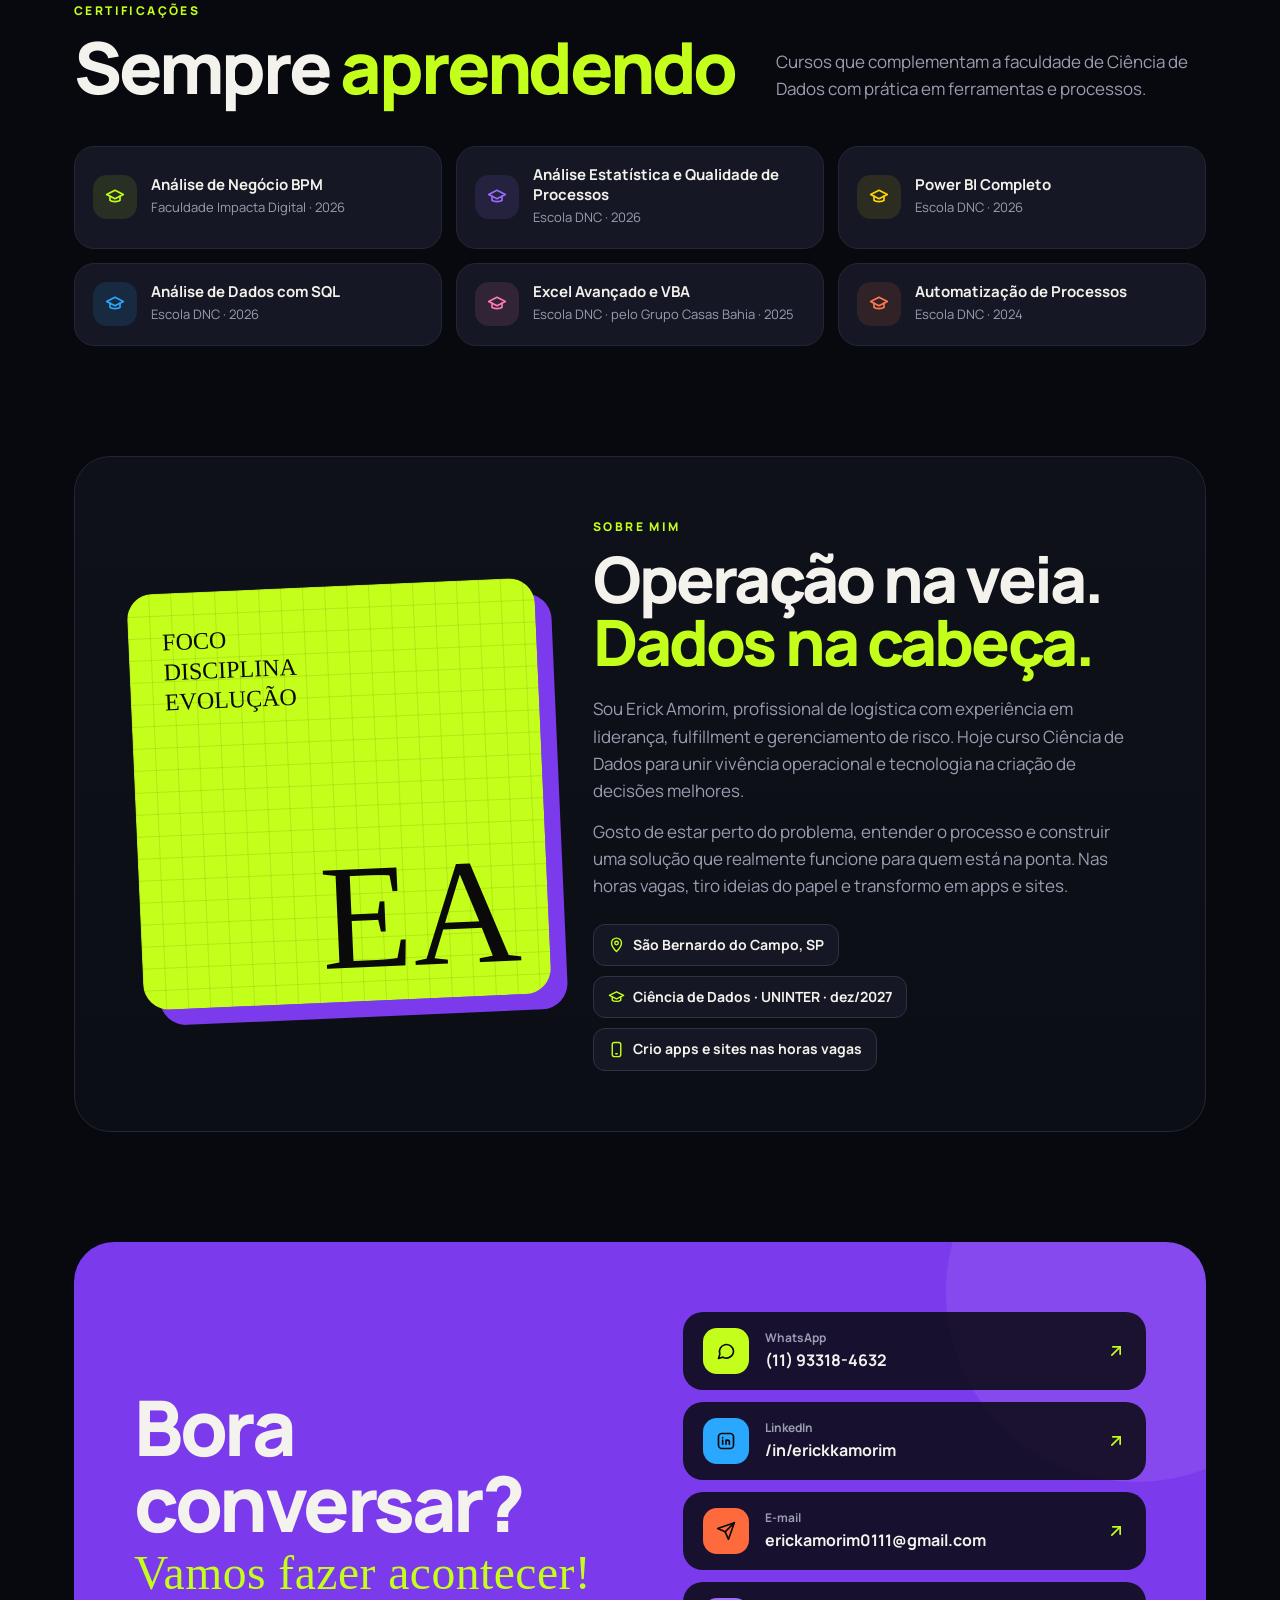
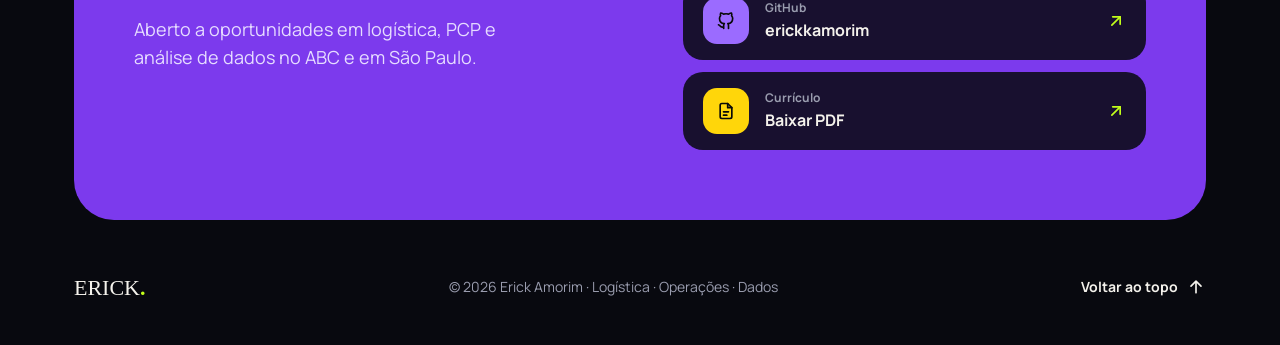
==== commit e862692f: "Publica Dashboard de Performance Logística e Análise de Pedidos com SQL (dados Olist) Co-Authored-By" ====
--- a/index.html
+++ b/index.html
@@ -223,7 +223,7 @@
 .pgrid{display:grid;grid-template-columns:1.15fr 1fr;gap:22px;margin-top:22px}
 .wip-h{font-size:12px;font-weight:800;letter-spacing:.2em;text-transform:uppercase;color:var(--mut);margin-bottom:-6px}
 
-.ph.shot{display:block;width:100%;height:260px;padding:0;border:0;cursor:zoom-in;background:#0a1a4a;position:relative;overflow:hidden}
+.ph.shot{display:block;width:100%;height:220px;padding:0;border:0;cursor:zoom-in;background:#0a1a4a;position:relative;overflow:hidden}
 .ph.shot img{width:100%;height:100%;object-fit:cover;object-position:top left;transition:transform .6s}
 .proj:hover .ph.shot img{transform:scale(1.04)}
 .ph.shot:after{content:"";position:absolute;inset:0;background:linear-gradient(180deg,transparent 55%,rgba(8,9,15,.7))}
@@ -500,7 +500,7 @@
   <section id="projetos">
     <div class="sh rv">
       <div><div class="eyebrow">Portfólio</div><h2>Projetos em <span class="lime">destaque</span></h2></div>
-      <p>Dados públicos e oficiais transformados em respostas para desafios reais de operação e de negócio.</p>
+      <p>Dados públicos e oficiais transformados em respostas para desafios reais de operação e de negócio. Todos os projetos estão no ar.</p>
     </div>
 
     <article class="nexus rv">
@@ -550,23 +550,38 @@
       </div>
     </div>
 
-    <div class="pgrid">
+    <div class="grid">
       <article class="proj rv">
         <button class="ph shot" type="button" data-gal="anac:0" aria-label="Ampliar prints do Dashboard ANAC">
           <img src="assets/anac-dashboard.webp" alt="Dashboard executivo da ANAC em Power BI" loading="lazy">
           <span class="st ok"><i></i>Publicado</span>
           <span class="zoom"><svg class="i"><use href="#grid"/></svg>Ver 5 prints</span>
         </button>
-        <div class="pb"><span class="num">01</span><h3>Dashboard Executivo ANAC — Power BI</h3><p>Evolução do transporte aéreo brasileiro de 2000 a 2022 com dados públicos da ANAC: passageiros, carga, taxa de ocupação, ASK × RPK e o impacto da pandemia em 2020.</p>
+        <div class="pb"><span class="num">01</span><h3>Dashboard Executivo ANAC</h3><p>Evolução do transporte aéreo brasileiro de 2000 a 2022 com dados públicos da ANAC: passageiros, carga, taxa de ocupação, ASK × RPK e o impacto da pandemia em 2020.</p>
           <div class="proc"><span>Figma</span><svg class="i"><use href="#arrow"/></svg><span>SQL</span><svg class="i"><use href="#arrow"/></svg><span>Power Query</span><svg class="i"><use href="#arrow"/></svg><span>DAX</span><svg class="i"><use href="#arrow"/></svg><span>Power BI</span></div>
           <div class="tags"><span>KPIs executivos</span><span>Filtros laterais</span><span>Tooltips personalizados</span><span>Linha de tendência</span></div>
           <a class="go" href="https://github.com/erickkamorim/dashboard-anac-powerbi" target="_blank" rel="noopener">Ver projeto no GitHub <svg class="i" style="width:16px;height:16px"><use href="#arrow"/></svg></a></div>
       </article>
-      <div class="wip">
-        <div class="wip-h rv">Em andamento</div>
-        <div class="mini rv"><div class="ic bg-or"><svg class="i"><use href="#route"/></svg></div><div><span class="tg"><i></i>Em construção</span><h3>Dashboard de Performance Logística</h3><p>Entregas, atrasos, SLA, ocorrências e desempenho operacional em uma visão única.</p><div class="tags" style="margin:14px 0 0;padding:0;border:0"><span>Power BI</span><span>SLA</span><span>KPIs</span></div></div></div>
-        <div class="mini rv"><div class="ic bg-blue"><svg class="i"><use href="#db"/></svg></div><div><span class="tg"><i></i>Em construção</span><h3>Análise de Pedidos com SQL</h3><p>Consultas a uma base de pedidos para identificar gargalos e responder perguntas da operação.</p><div class="tags" style="margin:14px 0 0;padding:0;border:0"><span>SQL</span><span>Banco de dados</span><span>Logística</span></div></div></div>
-      </div>
+      <article class="proj rv">
+        <a class="ph shot" href="projetos/performance-logistica/" aria-label="Abrir o Dashboard de Performance Logística">
+          <img src="assets/proj-performance.webp" alt="Dashboard de performance logística com KPIs de prazo, lead time e frete" loading="lazy">
+          <span class="st ok"><i></i>Publicado</span>
+          <span class="zoom"><svg class="i"><use href="#arrow"/></svg>Abrir dashboard</span>
+        </a>
+        <div class="pb"><span class="num">02</span><h3>Dashboard de Performance Logística</h3><p>Painel interativo com cerca de 95 mil pedidos reais da Olist: entregas no prazo, lead time por etapa, atraso por estado e o efeito do atraso na nota do cliente. Filtros por período e estado.</p>
+          <div class="tags"><span>Dashboard interativo</span><span>Python</span><span>SQL</span><span>KPIs</span></div>
+          <a class="go" href="projetos/performance-logistica/">Abrir o dashboard <svg class="i" style="width:16px;height:16px"><use href="#arrow"/></svg></a></div>
+      </article>
+      <article class="proj rv">
+        <a class="ph shot" href="projetos/pedidos-sql/" aria-label="Abrir a Análise de Pedidos com SQL">
+          <img src="assets/proj-sql.webp" alt="Pergunta de negócio respondida com SQL e tabela de resultado" loading="lazy">
+          <span class="st ok"><i></i>Publicado</span>
+          <span class="zoom"><svg class="i"><use href="#arrow"/></svg>Ver análise</span>
+        </a>
+        <div class="pb"><span class="num">03</span><h3>Análise de Pedidos com SQL</h3><p>Oito perguntas de logística respondidas com SQL: onde o tempo é gasto, quais rotas atrasam, o impacto da postagem do vendedor e se o prazo prometido é realista. Cada resposta traz a consulta e uma recomendação.</p>
+          <div class="tags"><span>SQL</span><span>CTEs</span><span>Funções de janela</span><span>Olist</span></div>
+          <a class="go" href="projetos/pedidos-sql/">Ver a análise <svg class="i" style="width:16px;height:16px"><use href="#arrow"/></svg></a></div>
+      </article>
     </div>
   </section>
 
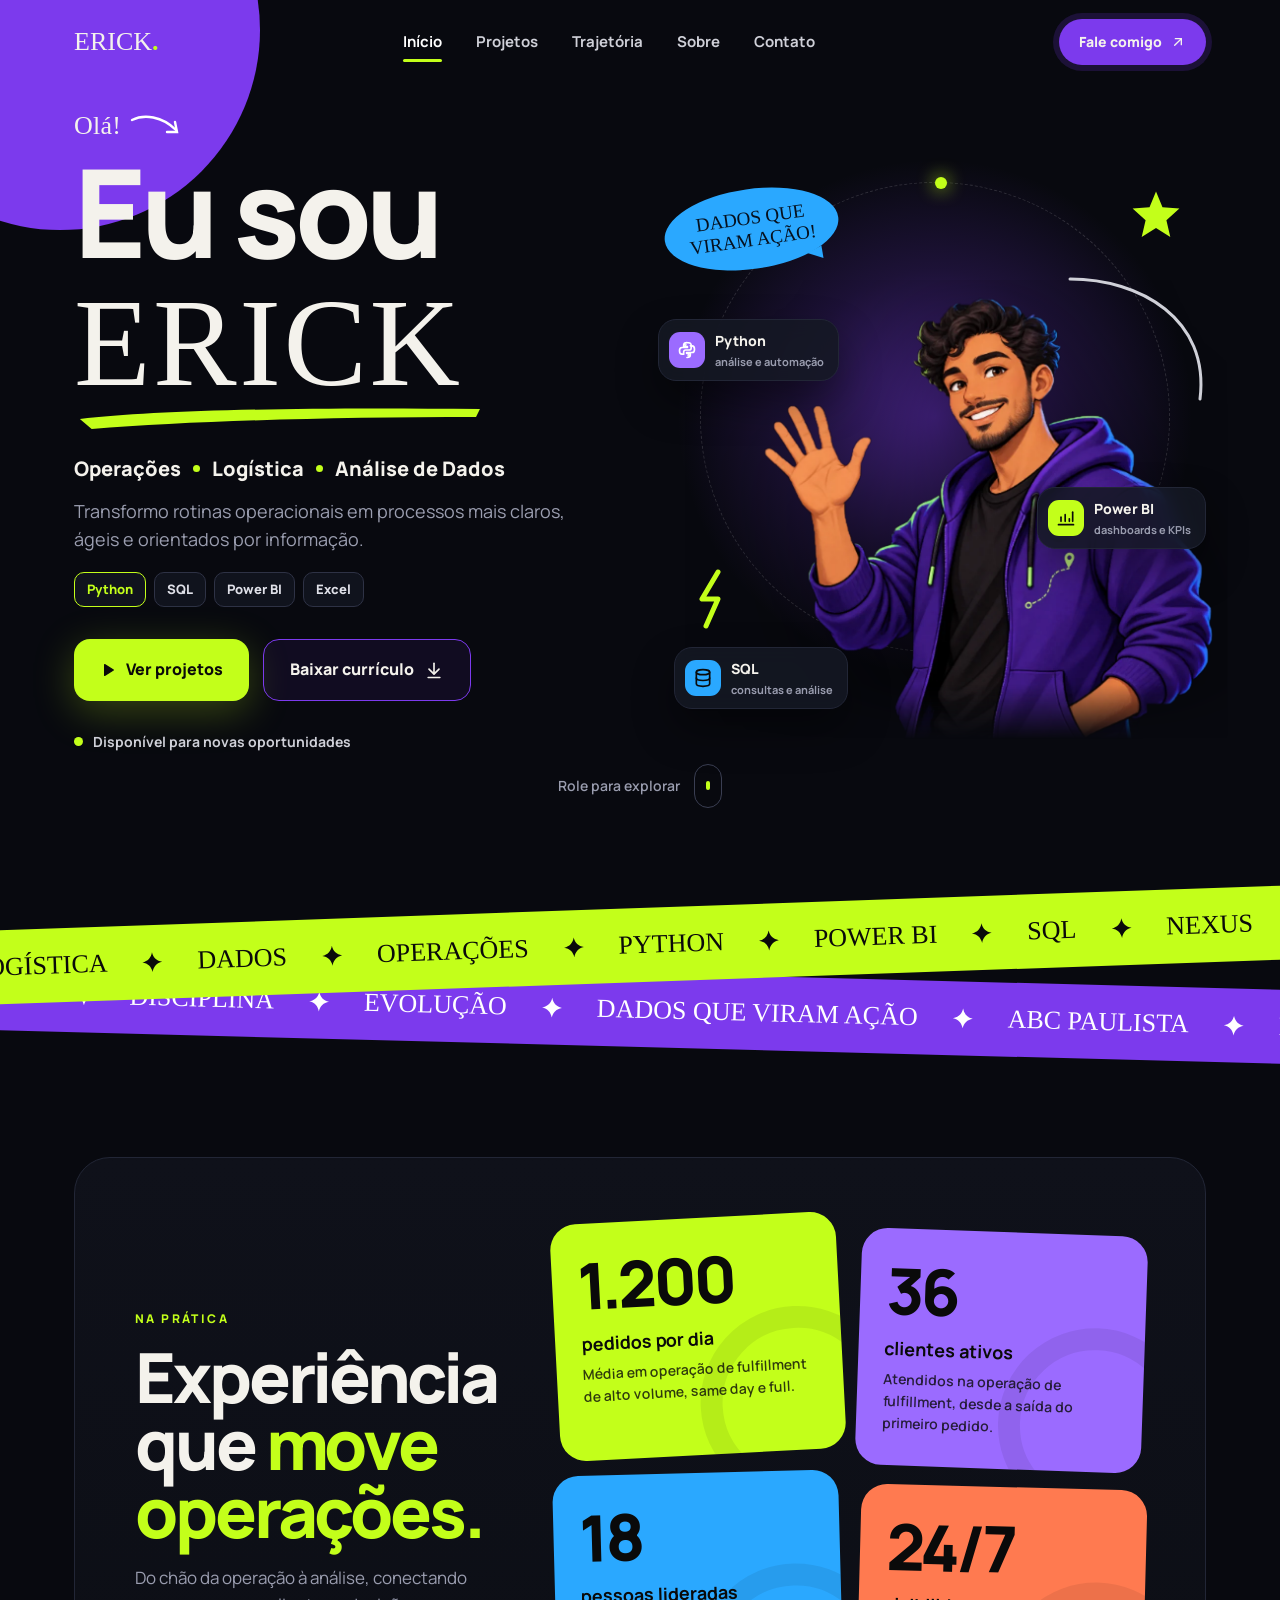
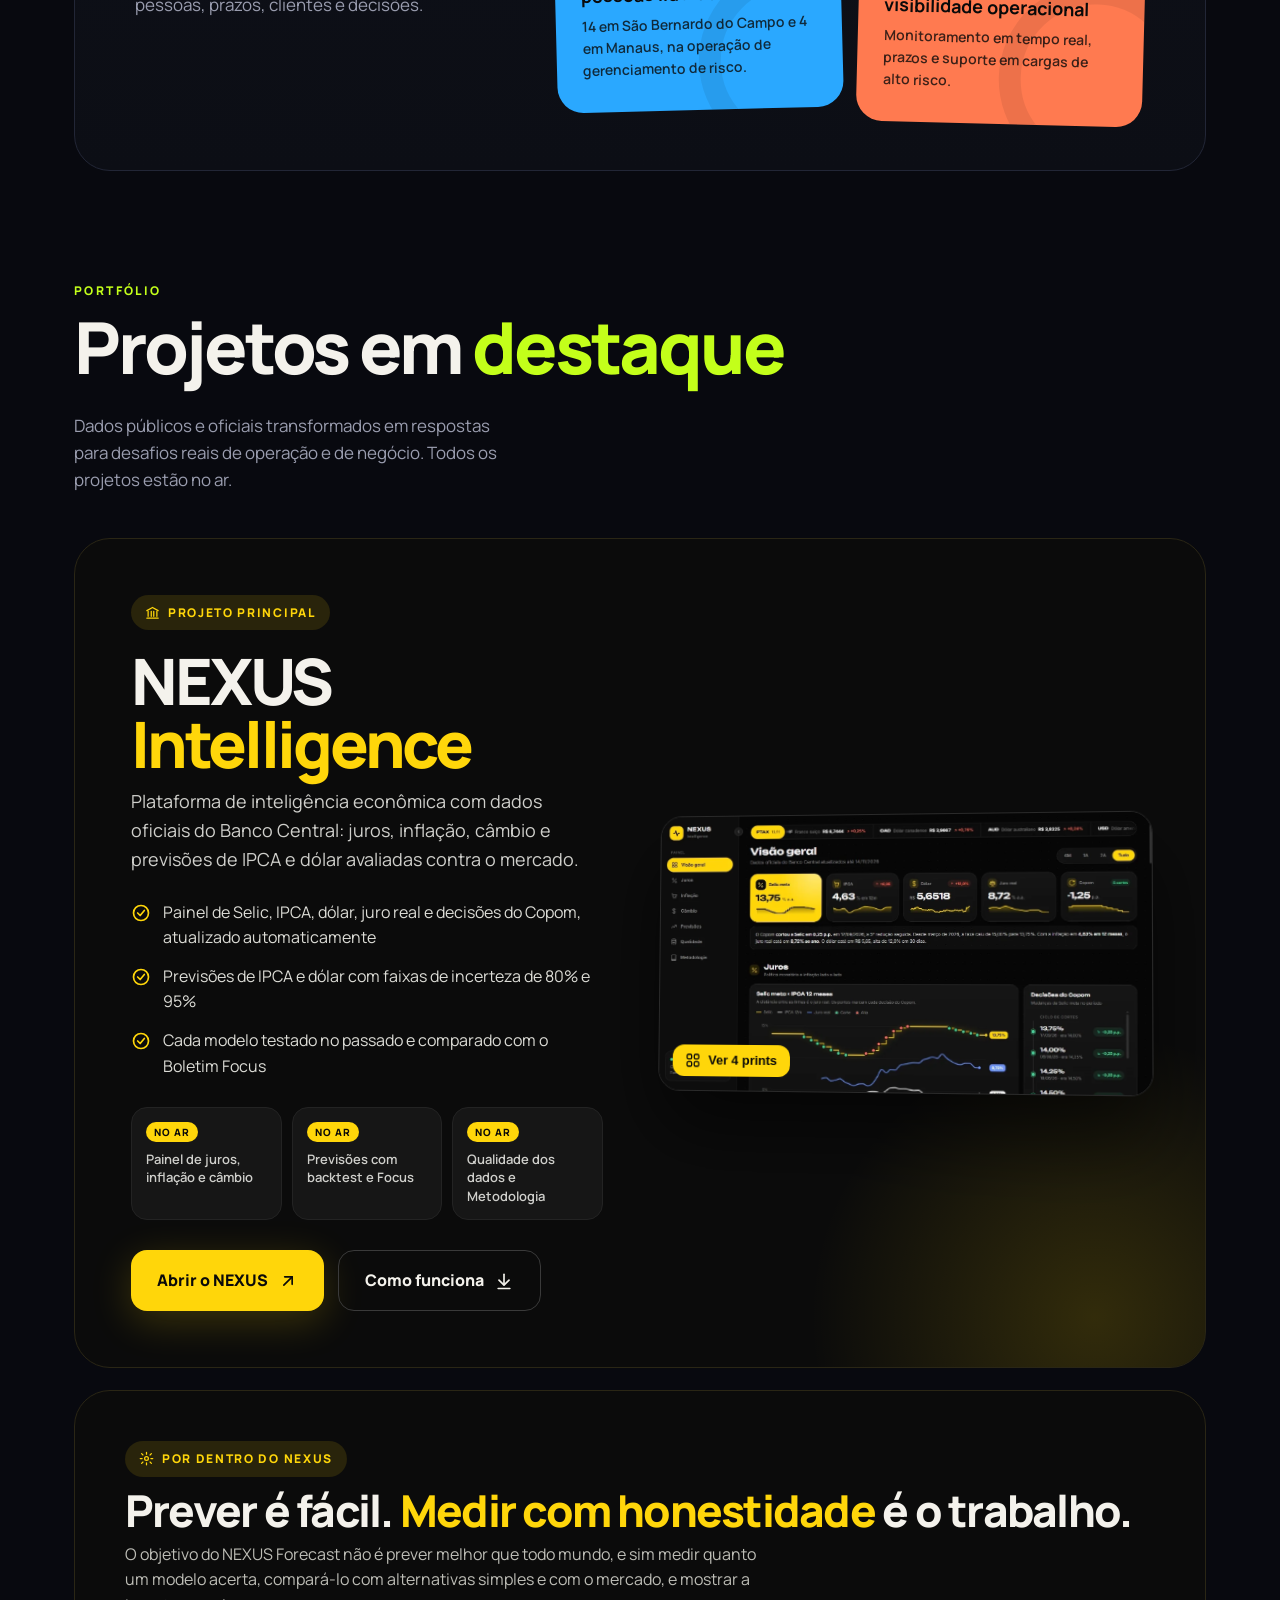
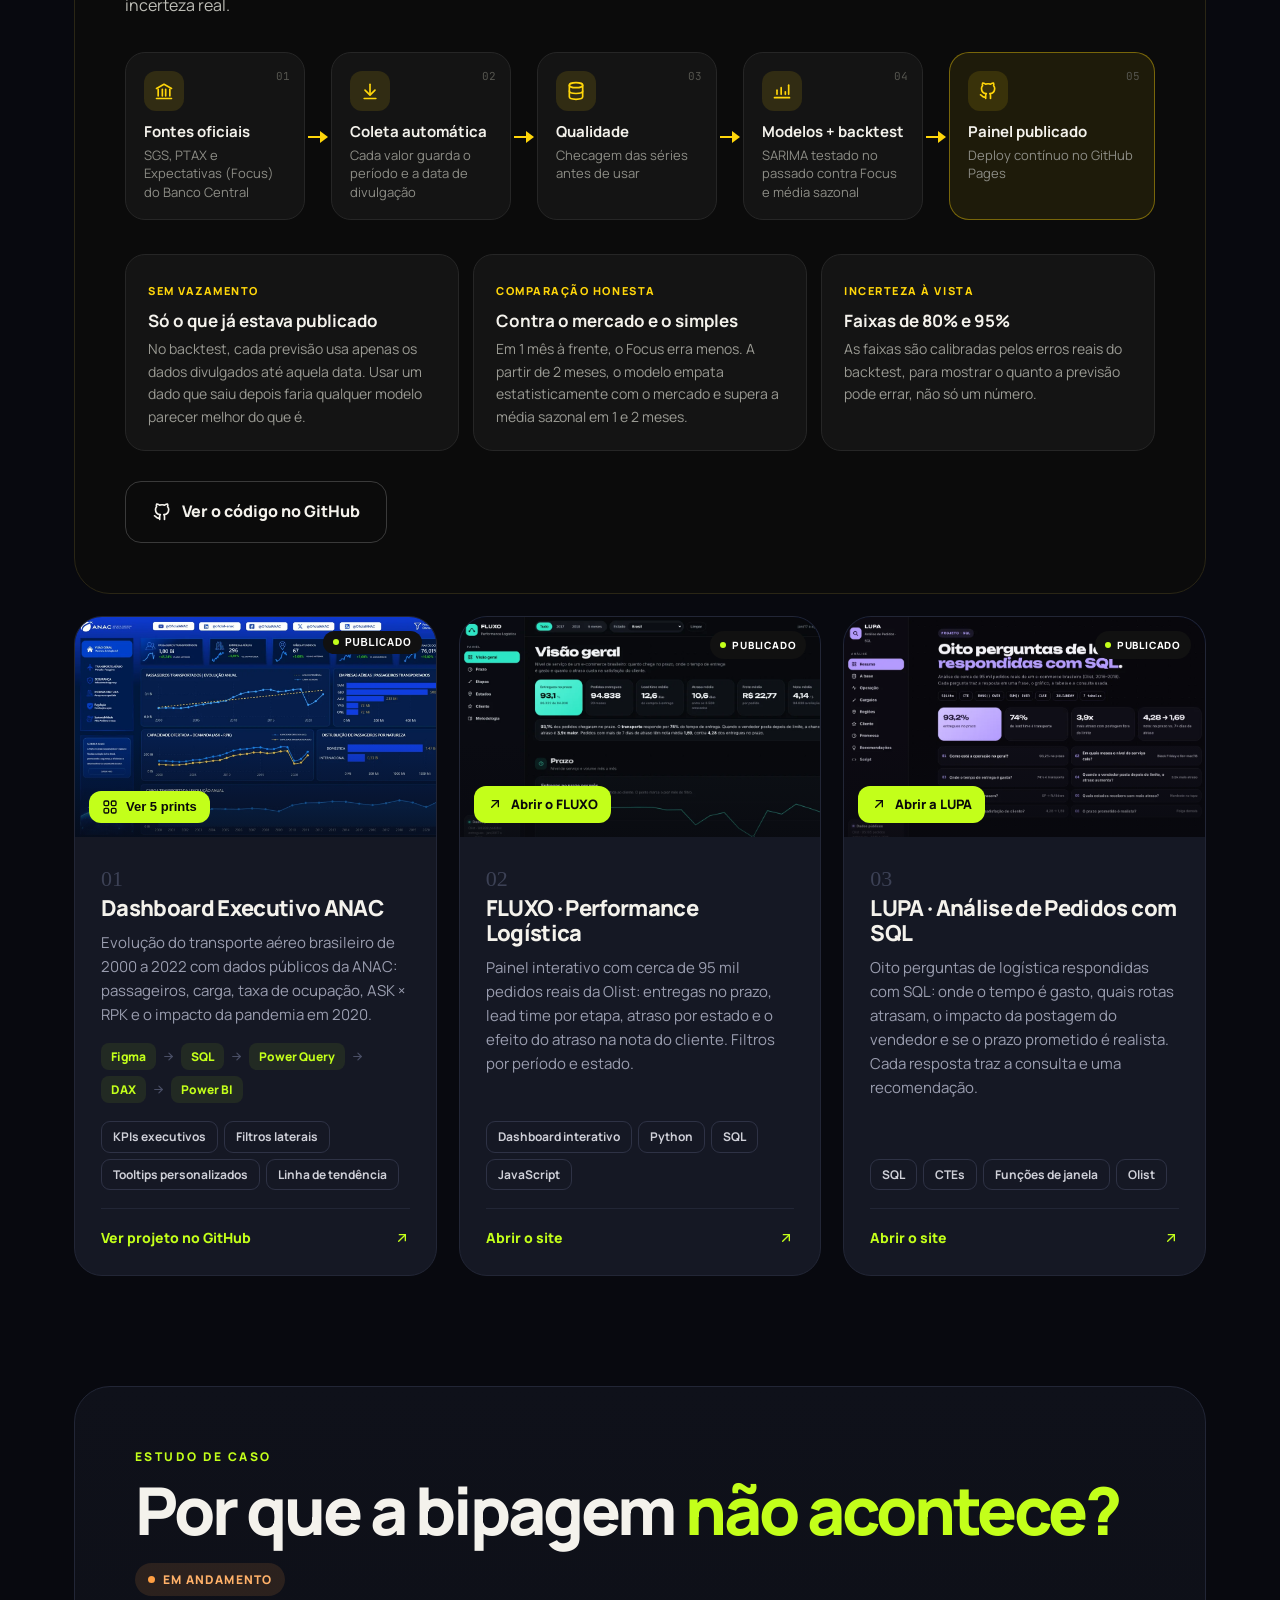
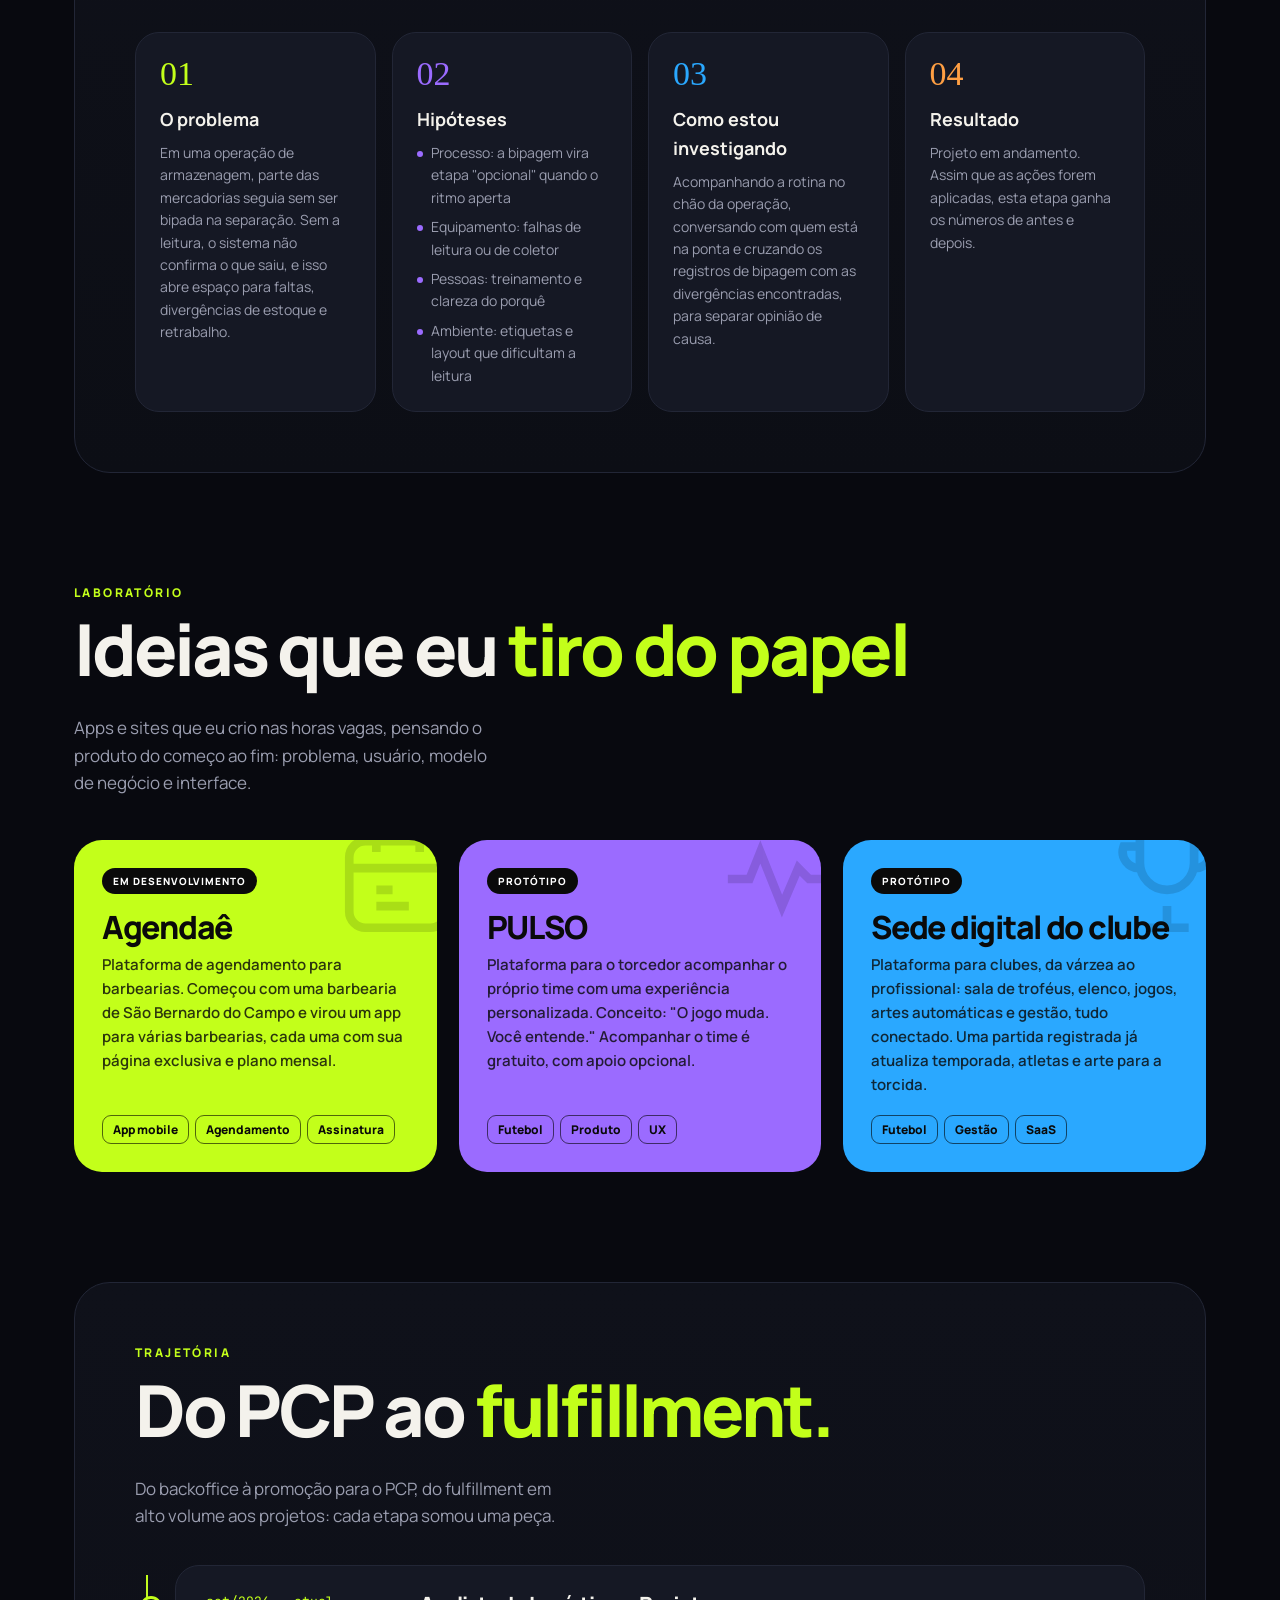
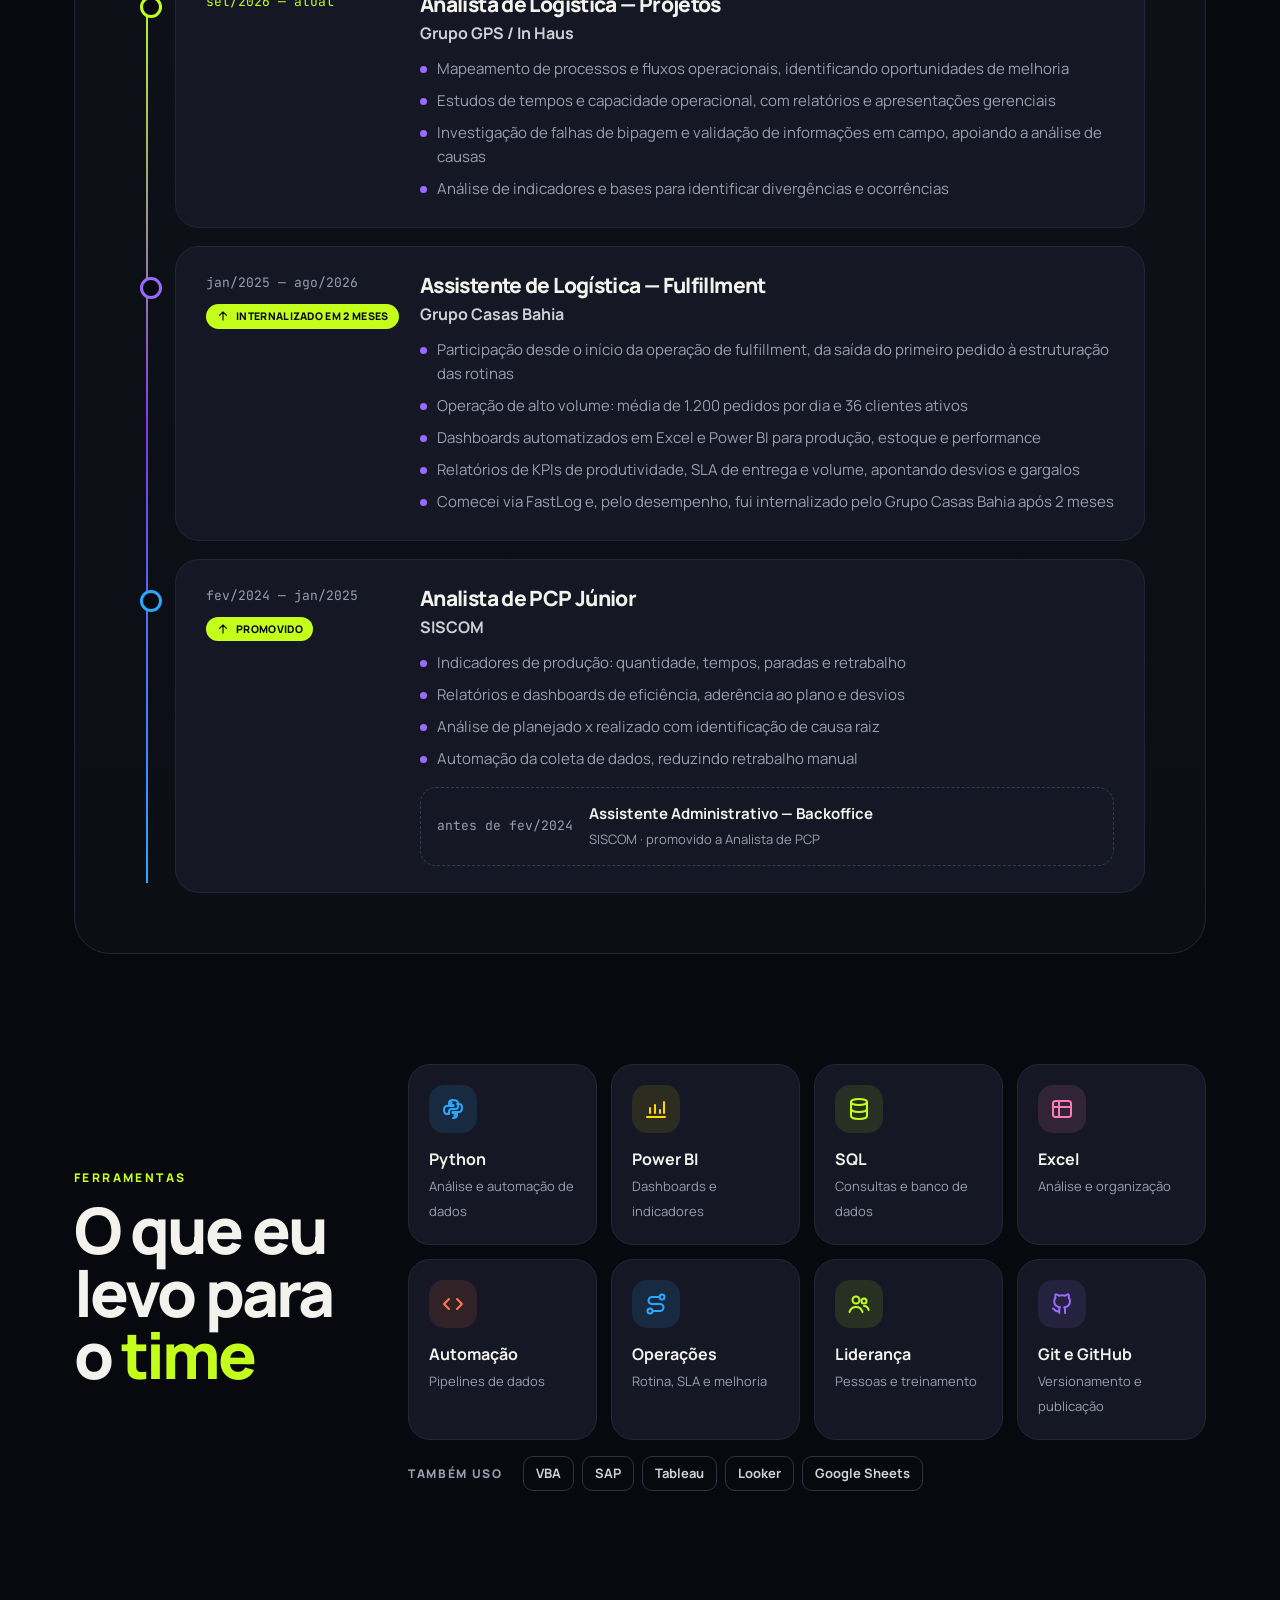
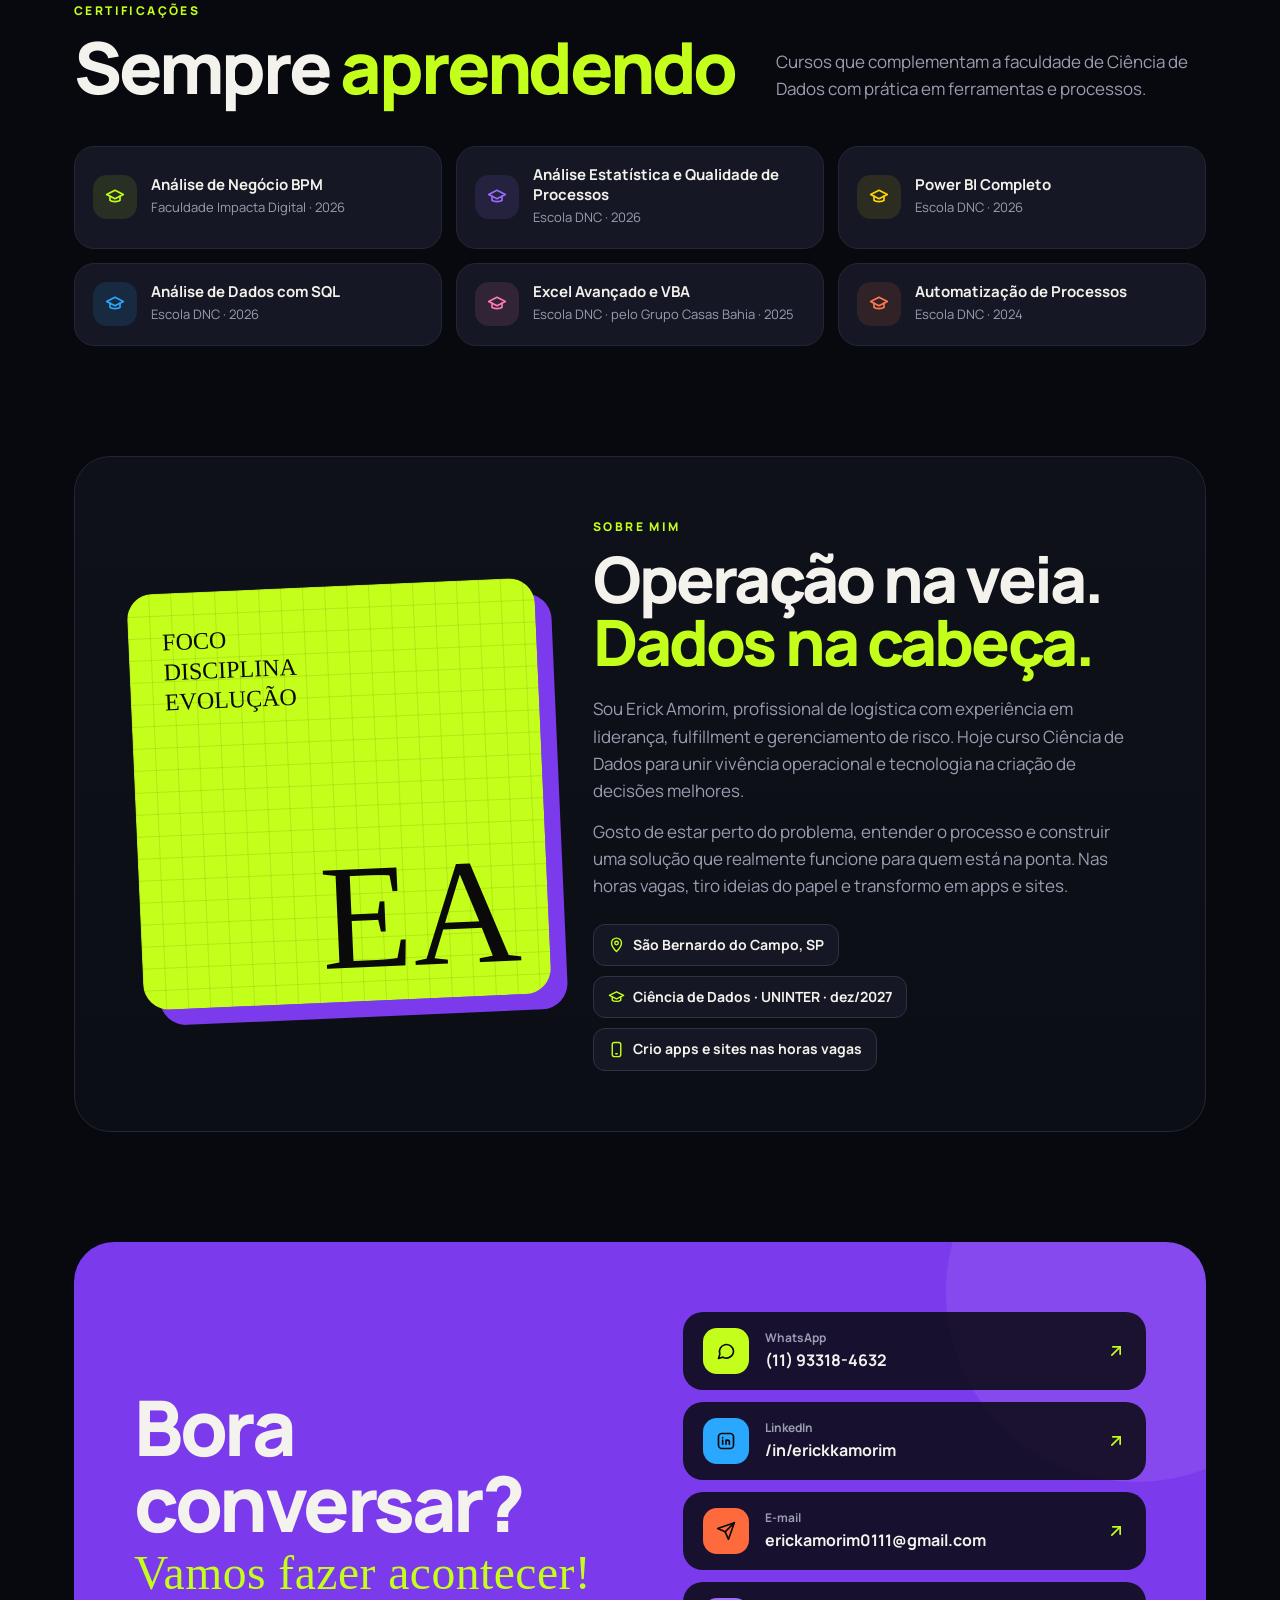
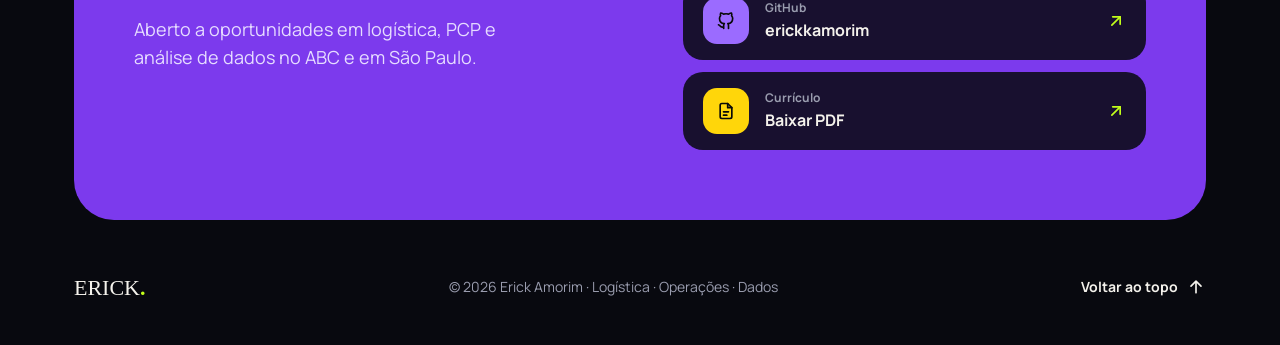
==== commit f6a78775: "Cards apontam para os sites FLUXO e LUPA Co-Authored-By: Claude Opus 5.5 <noreply@anthropic.com> Cla" ====
--- a/index.html
+++ b/index.html
@@ -563,24 +563,24 @@
           <a class="go" href="https://github.com/erickkamorim/dashboard-anac-powerbi" target="_blank" rel="noopener">Ver projeto no GitHub <svg class="i" style="width:16px;height:16px"><use href="#arrow"/></svg></a></div>
       </article>
       <article class="proj rv">
-        <a class="ph shot" href="projetos/performance-logistica/" aria-label="Abrir o Dashboard de Performance Logística">
+        <a class="ph shot" href="https://erickkamorim.github.io/performance-logistica/" target="_blank" rel="noopener" aria-label="Abrir o Dashboard de Performance Logística">
           <img src="assets/proj-performance.webp" alt="Dashboard de performance logística com KPIs de prazo, lead time e frete" loading="lazy">
           <span class="st ok"><i></i>Publicado</span>
-          <span class="zoom"><svg class="i"><use href="#arrow"/></svg>Abrir dashboard</span>
+          <span class="zoom"><svg class="i"><use href="#arrow"/></svg>Abrir o FLUXO</span>
         </a>
-        <div class="pb"><span class="num">02</span><h3>Dashboard de Performance Logística</h3><p>Painel interativo com cerca de 95 mil pedidos reais da Olist: entregas no prazo, lead time por etapa, atraso por estado e o efeito do atraso na nota do cliente. Filtros por período e estado.</p>
-          <div class="tags"><span>Dashboard interativo</span><span>Python</span><span>SQL</span><span>KPIs</span></div>
-          <a class="go" href="projetos/performance-logistica/">Abrir o dashboard <svg class="i" style="width:16px;height:16px"><use href="#arrow"/></svg></a></div>
+        <div class="pb"><span class="num">02</span><h3>FLUXO · Performance Logística</h3><p>Painel interativo com cerca de 95 mil pedidos reais da Olist: entregas no prazo, lead time por etapa, atraso por estado e o efeito do atraso na nota do cliente. Filtros por período e estado.</p>
+          <div class="tags"><span>Dashboard interativo</span><span>Python</span><span>SQL</span><span>JavaScript</span></div>
+          <a class="go" href="https://erickkamorim.github.io/performance-logistica/" target="_blank" rel="noopener">Abrir o site <svg class="i" style="width:16px;height:16px"><use href="#arrow"/></svg></a></div>
       </article>
       <article class="proj rv">
-        <a class="ph shot" href="projetos/pedidos-sql/" aria-label="Abrir a Análise de Pedidos com SQL">
+        <a class="ph shot" href="https://erickkamorim.github.io/analise-pedidos-sql/" target="_blank" rel="noopener" aria-label="Abrir a Análise de Pedidos com SQL">
           <img src="assets/proj-sql.webp" alt="Pergunta de negócio respondida com SQL e tabela de resultado" loading="lazy">
           <span class="st ok"><i></i>Publicado</span>
-          <span class="zoom"><svg class="i"><use href="#arrow"/></svg>Ver análise</span>
+          <span class="zoom"><svg class="i"><use href="#arrow"/></svg>Abrir a LUPA</span>
         </a>
-        <div class="pb"><span class="num">03</span><h3>Análise de Pedidos com SQL</h3><p>Oito perguntas de logística respondidas com SQL: onde o tempo é gasto, quais rotas atrasam, o impacto da postagem do vendedor e se o prazo prometido é realista. Cada resposta traz a consulta e uma recomendação.</p>
+        <div class="pb"><span class="num">03</span><h3>LUPA · Análise de Pedidos com SQL</h3><p>Oito perguntas de logística respondidas com SQL: onde o tempo é gasto, quais rotas atrasam, o impacto da postagem do vendedor e se o prazo prometido é realista. Cada resposta traz a consulta e uma recomendação.</p>
           <div class="tags"><span>SQL</span><span>CTEs</span><span>Funções de janela</span><span>Olist</span></div>
-          <a class="go" href="projetos/pedidos-sql/">Ver a análise <svg class="i" style="width:16px;height:16px"><use href="#arrow"/></svg></a></div>
+          <a class="go" href="https://erickkamorim.github.io/analise-pedidos-sql/" target="_blank" rel="noopener">Abrir o site <svg class="i" style="width:16px;height:16px"><use href="#arrow"/></svg></a></div>
       </article>
     </div>
   </section>
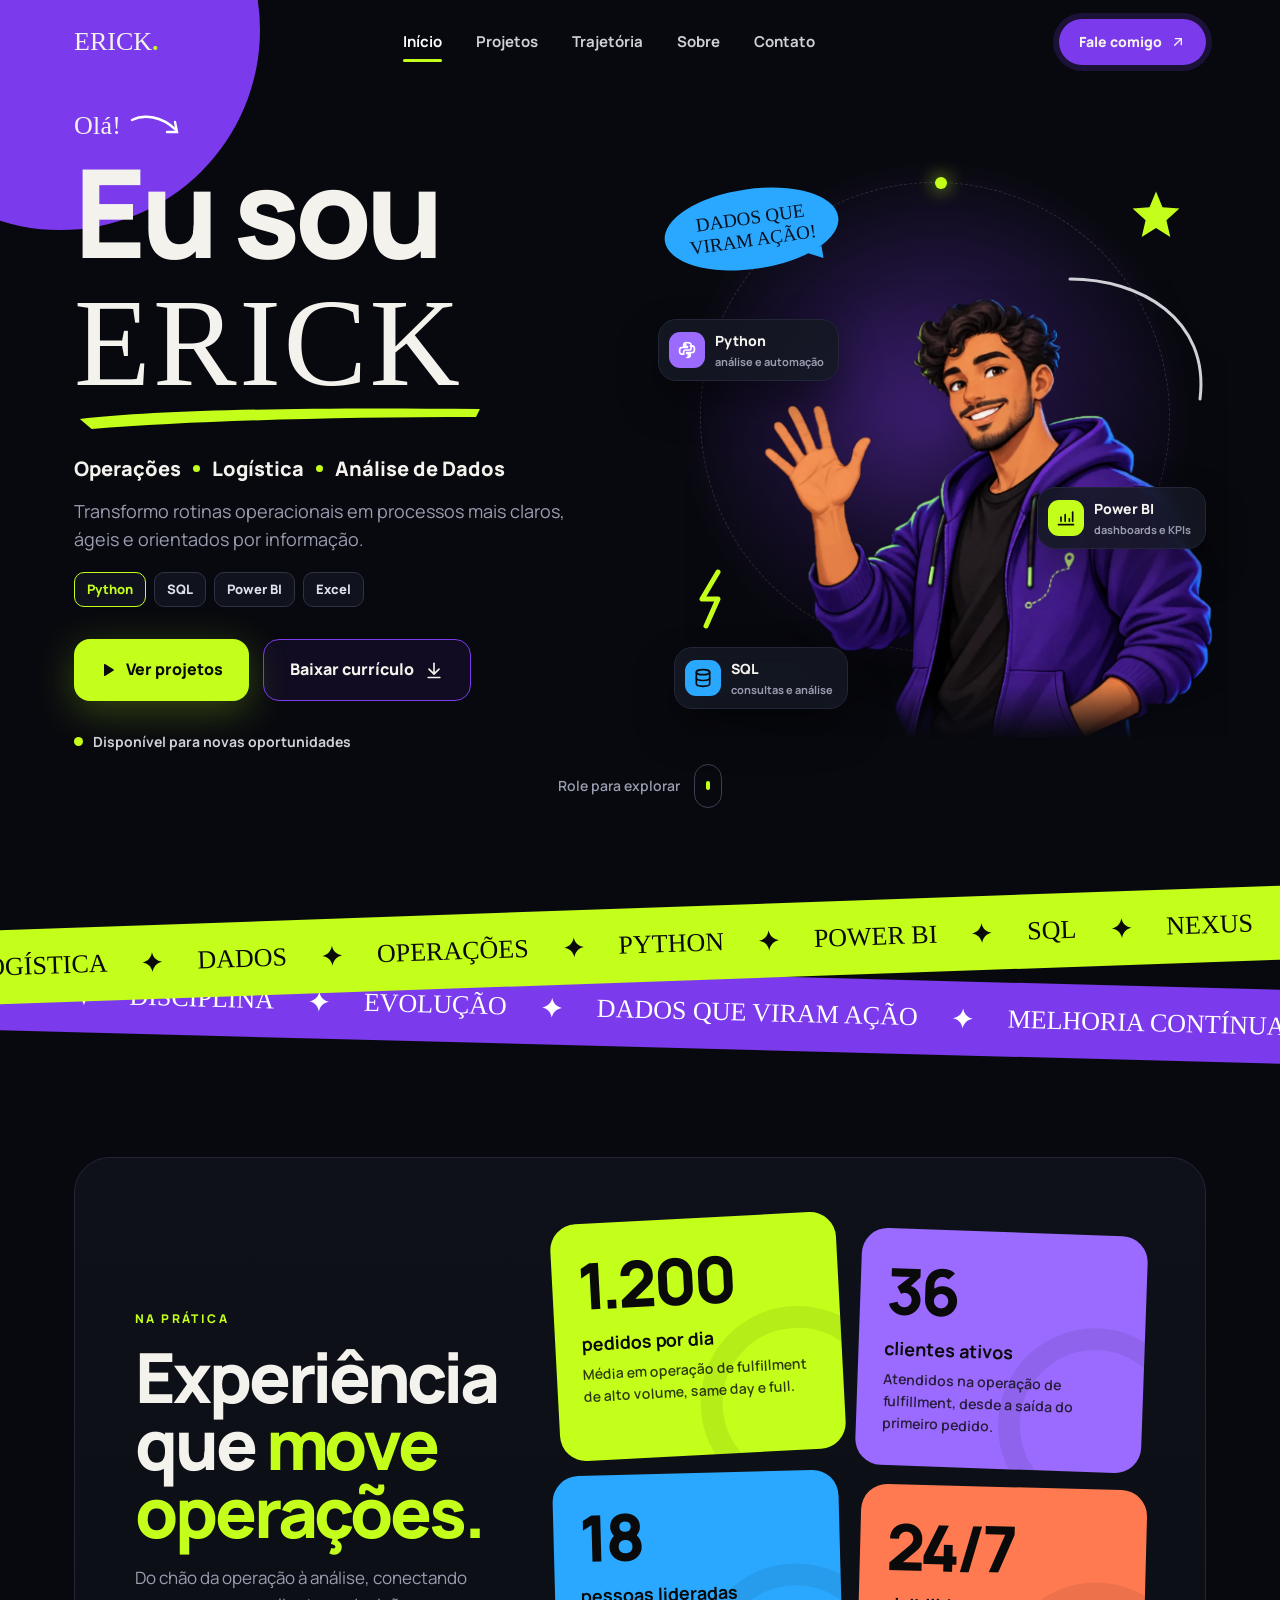
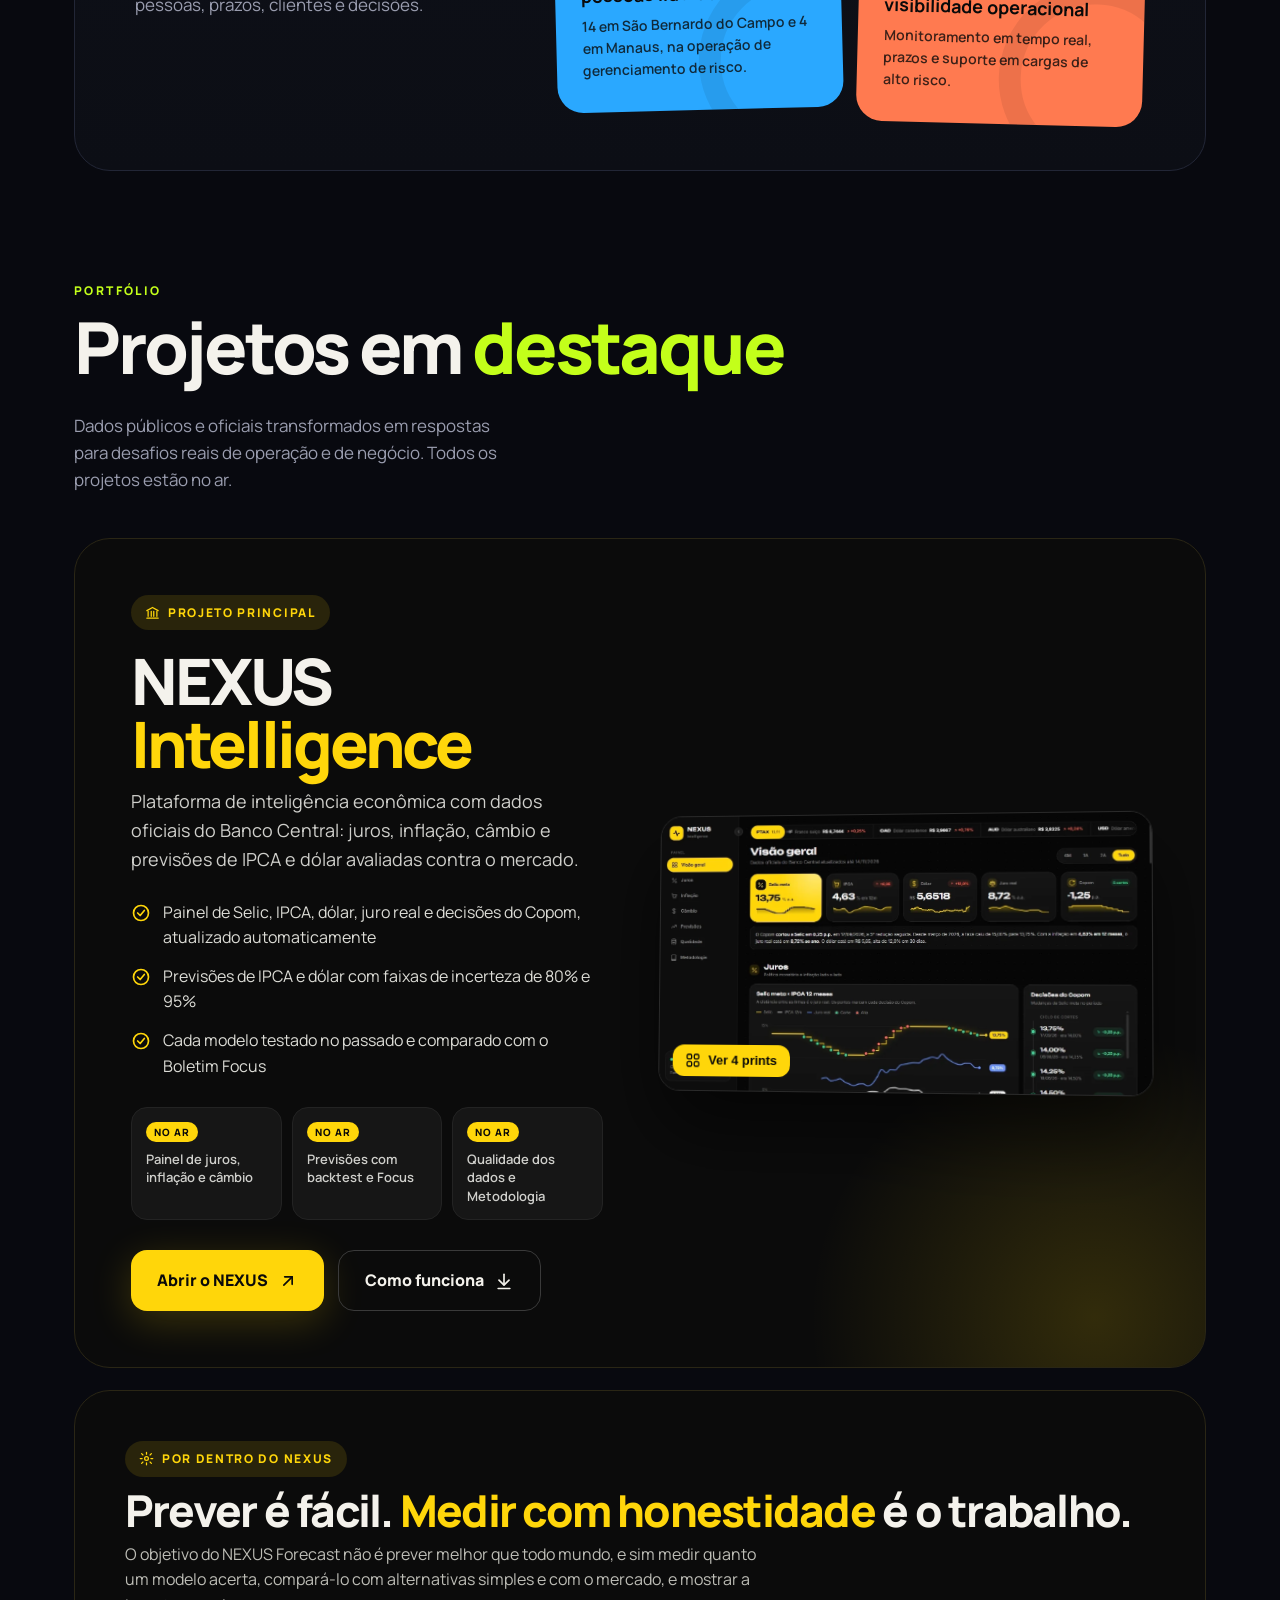
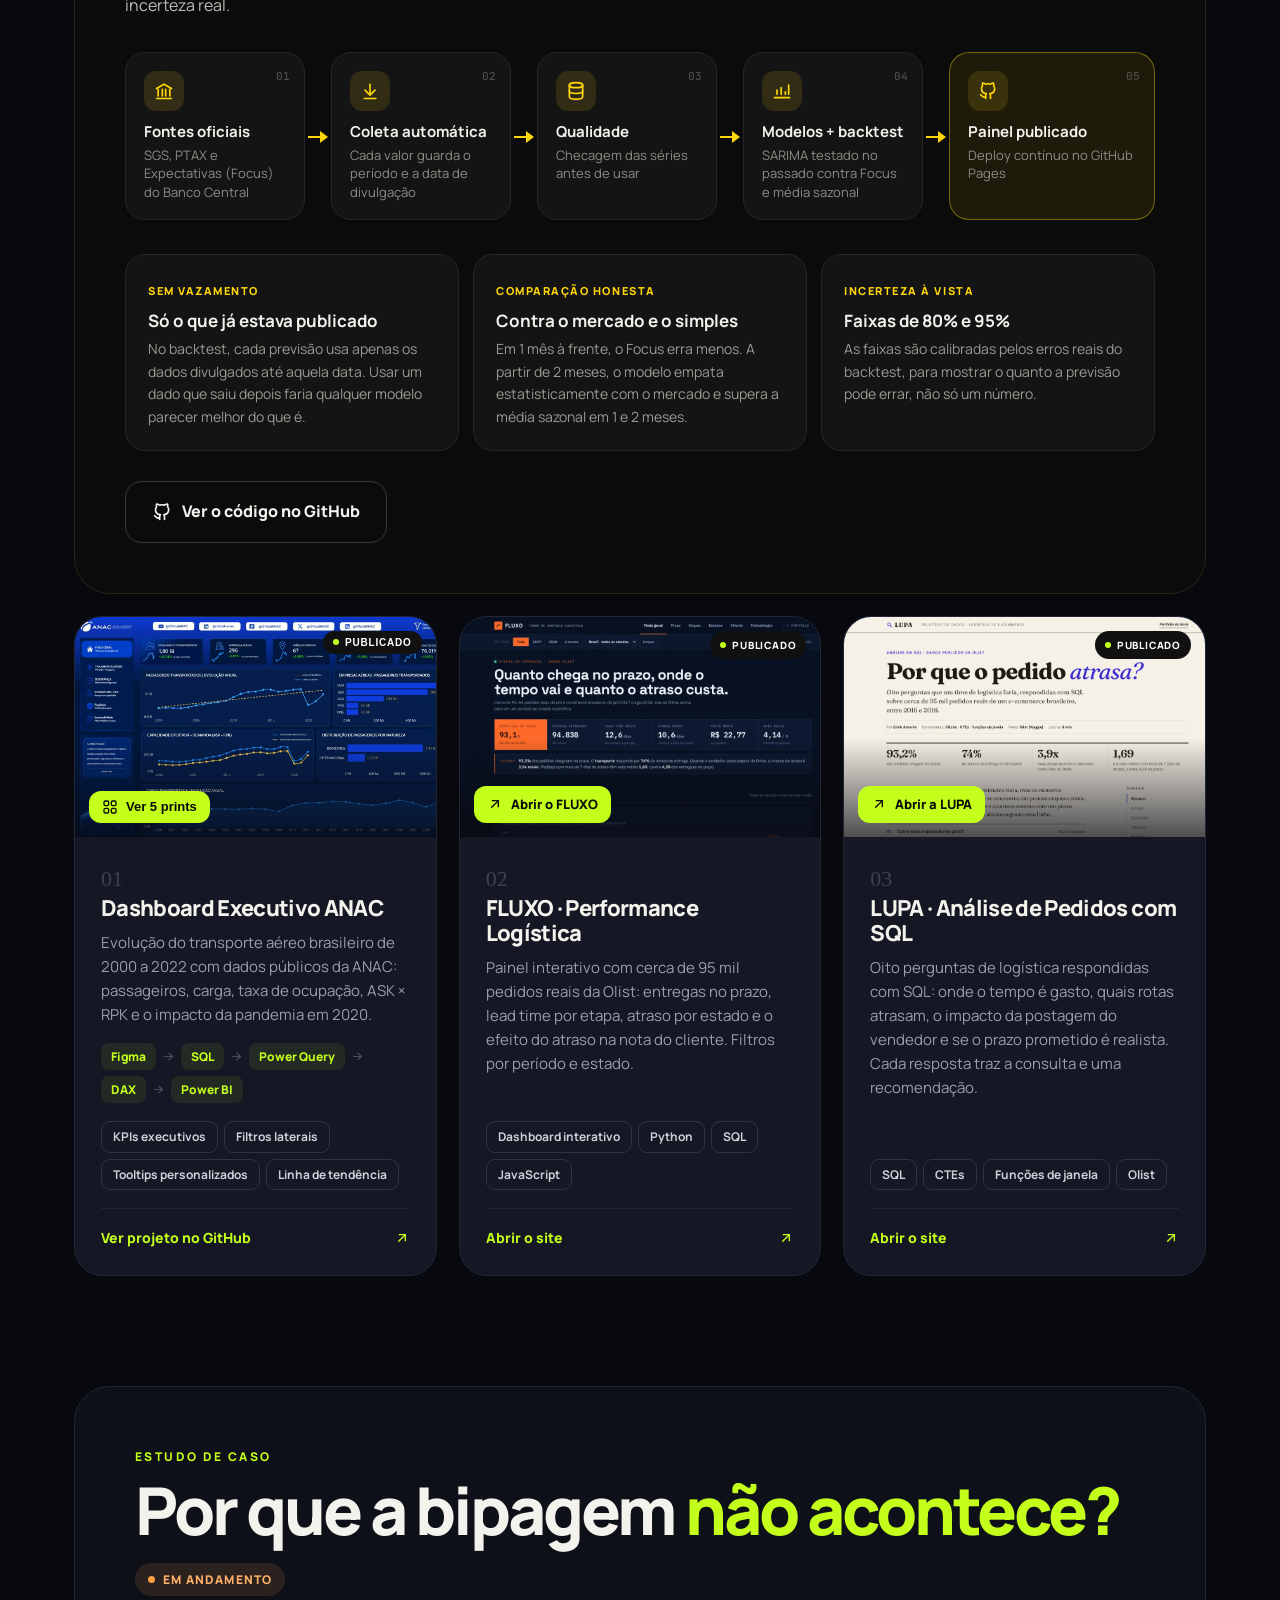
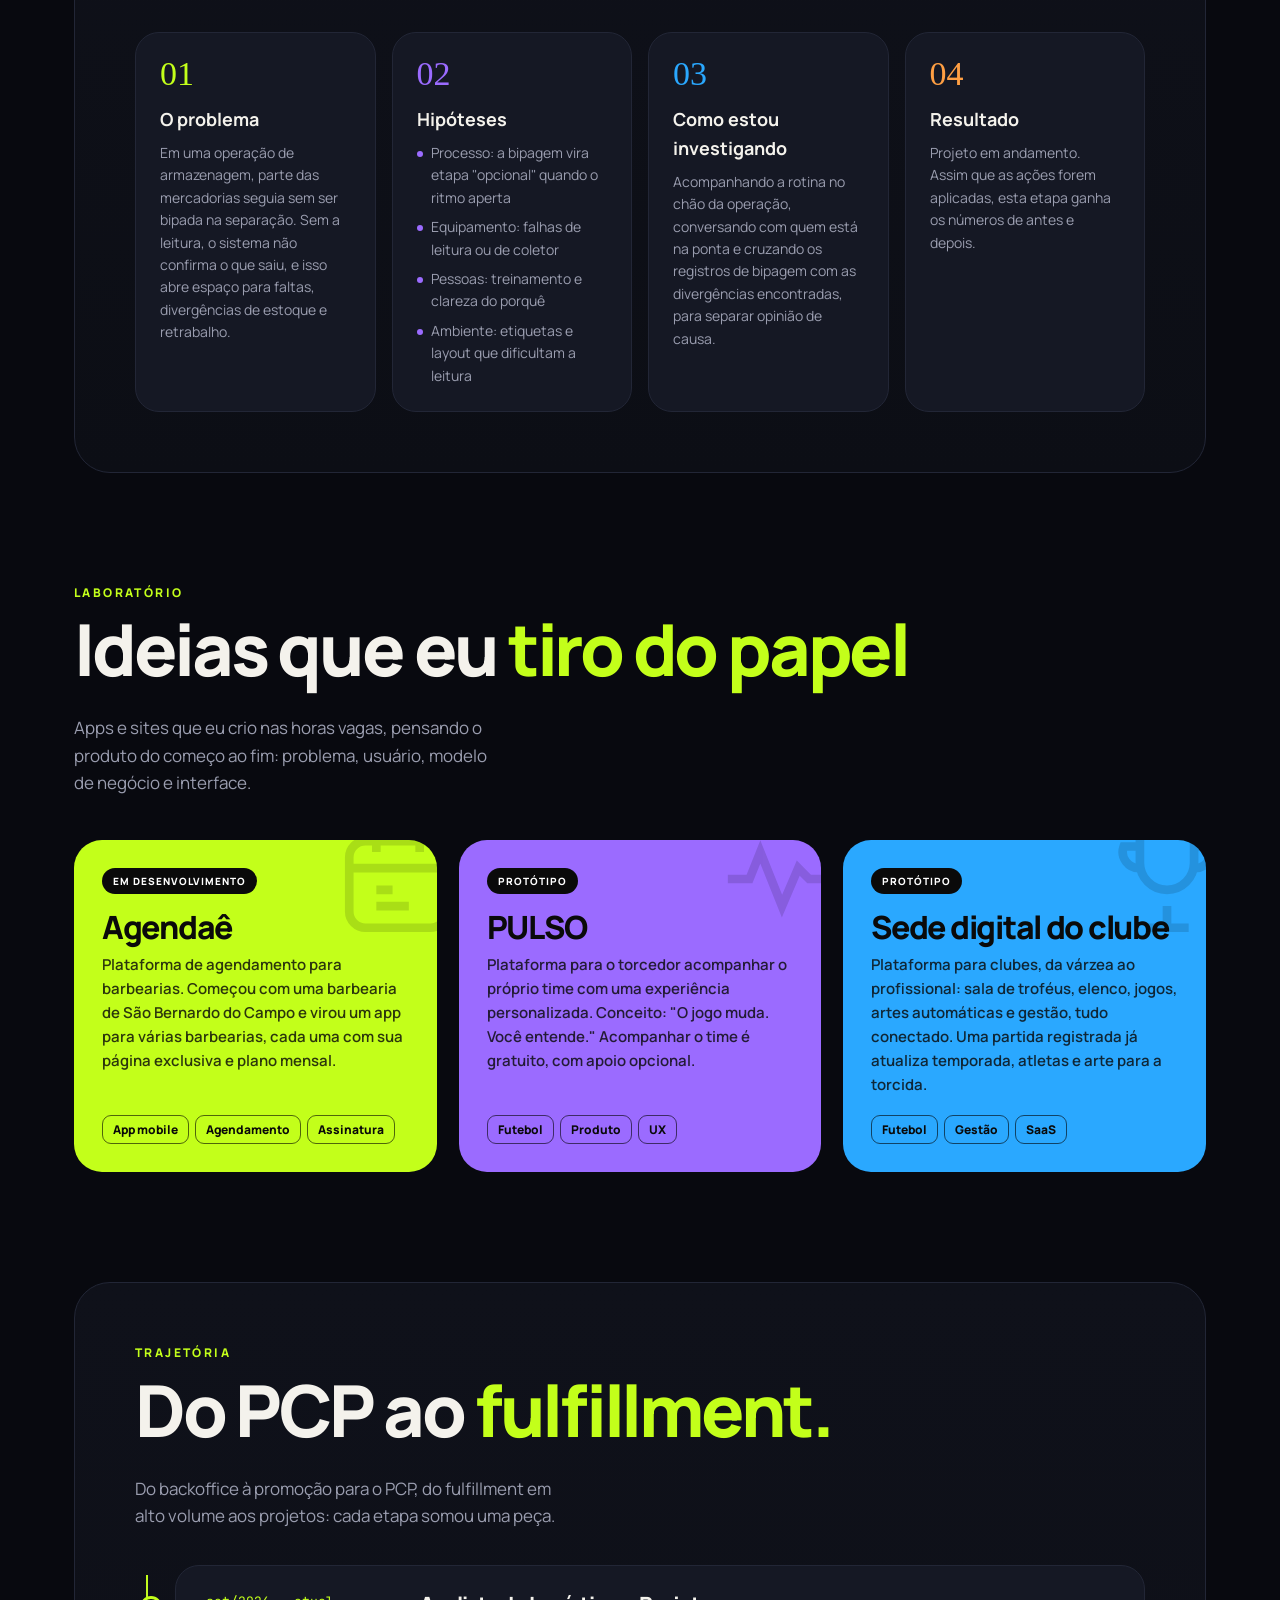
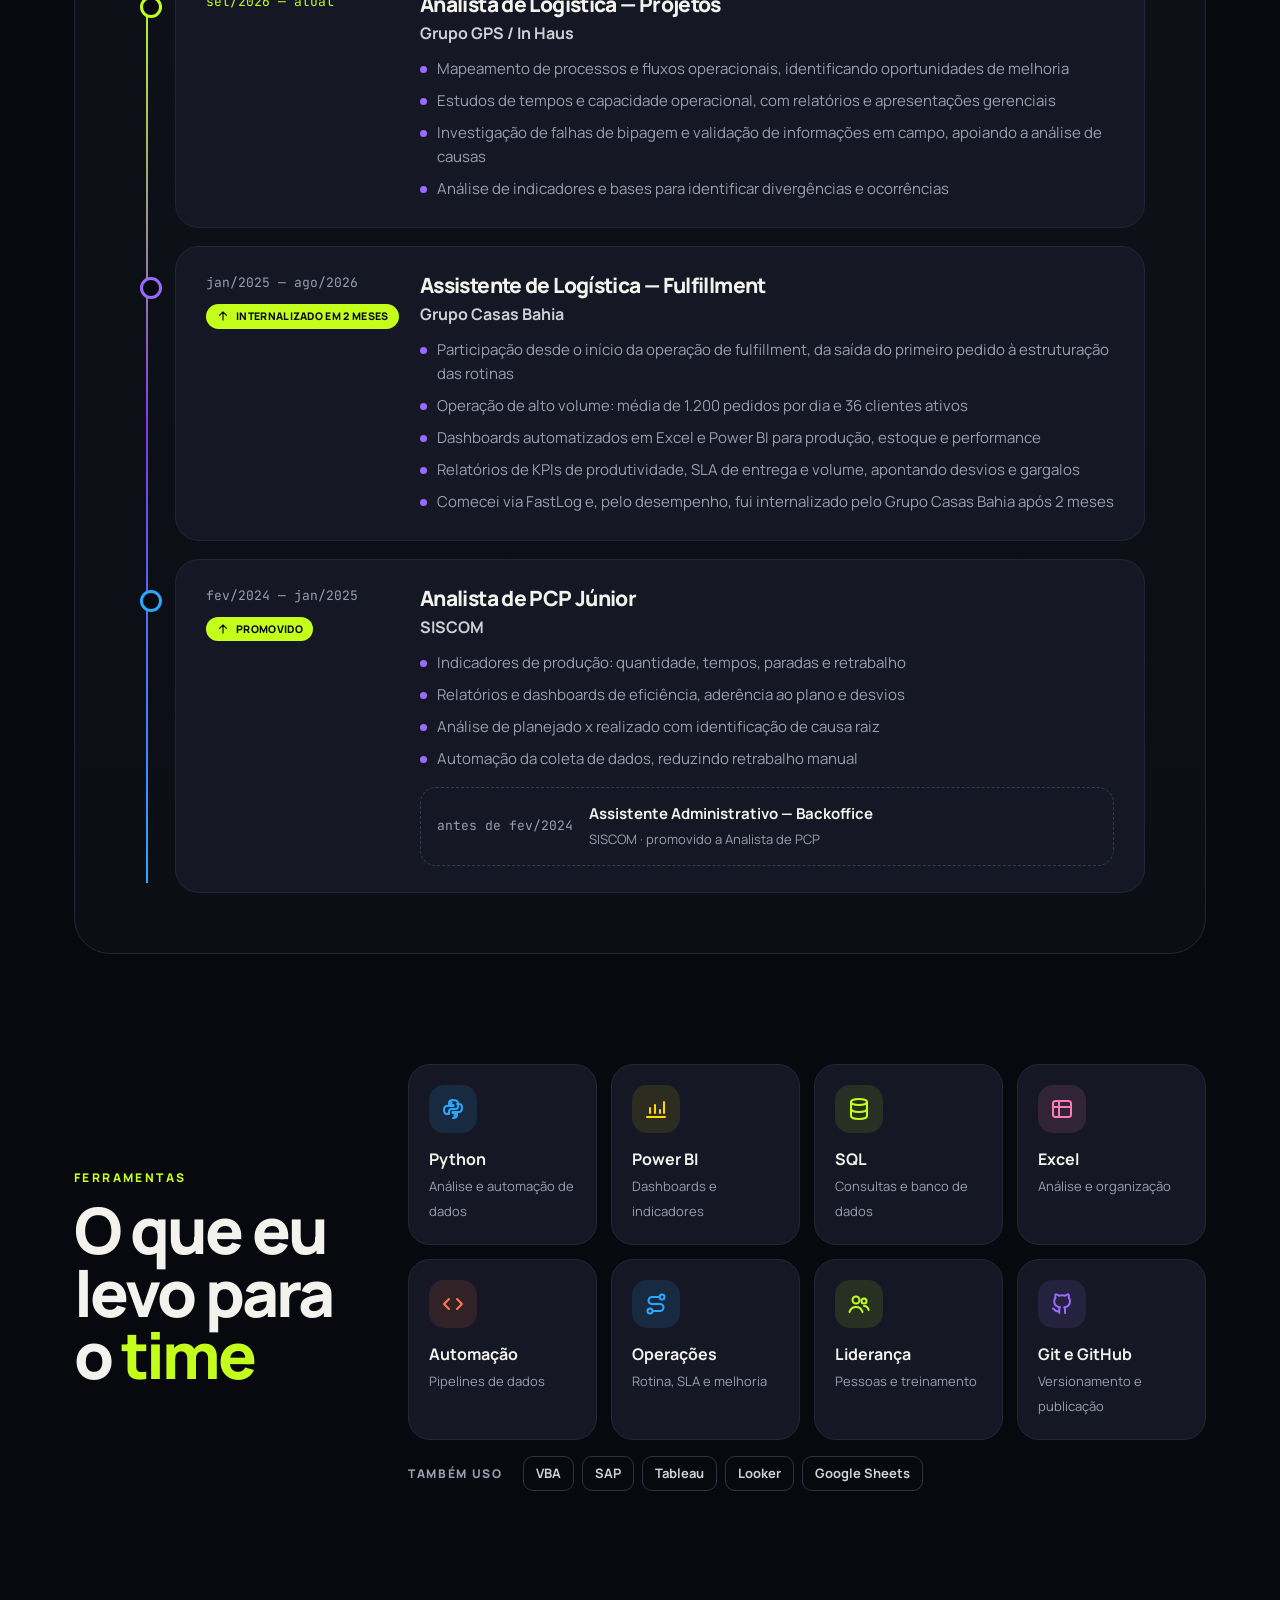
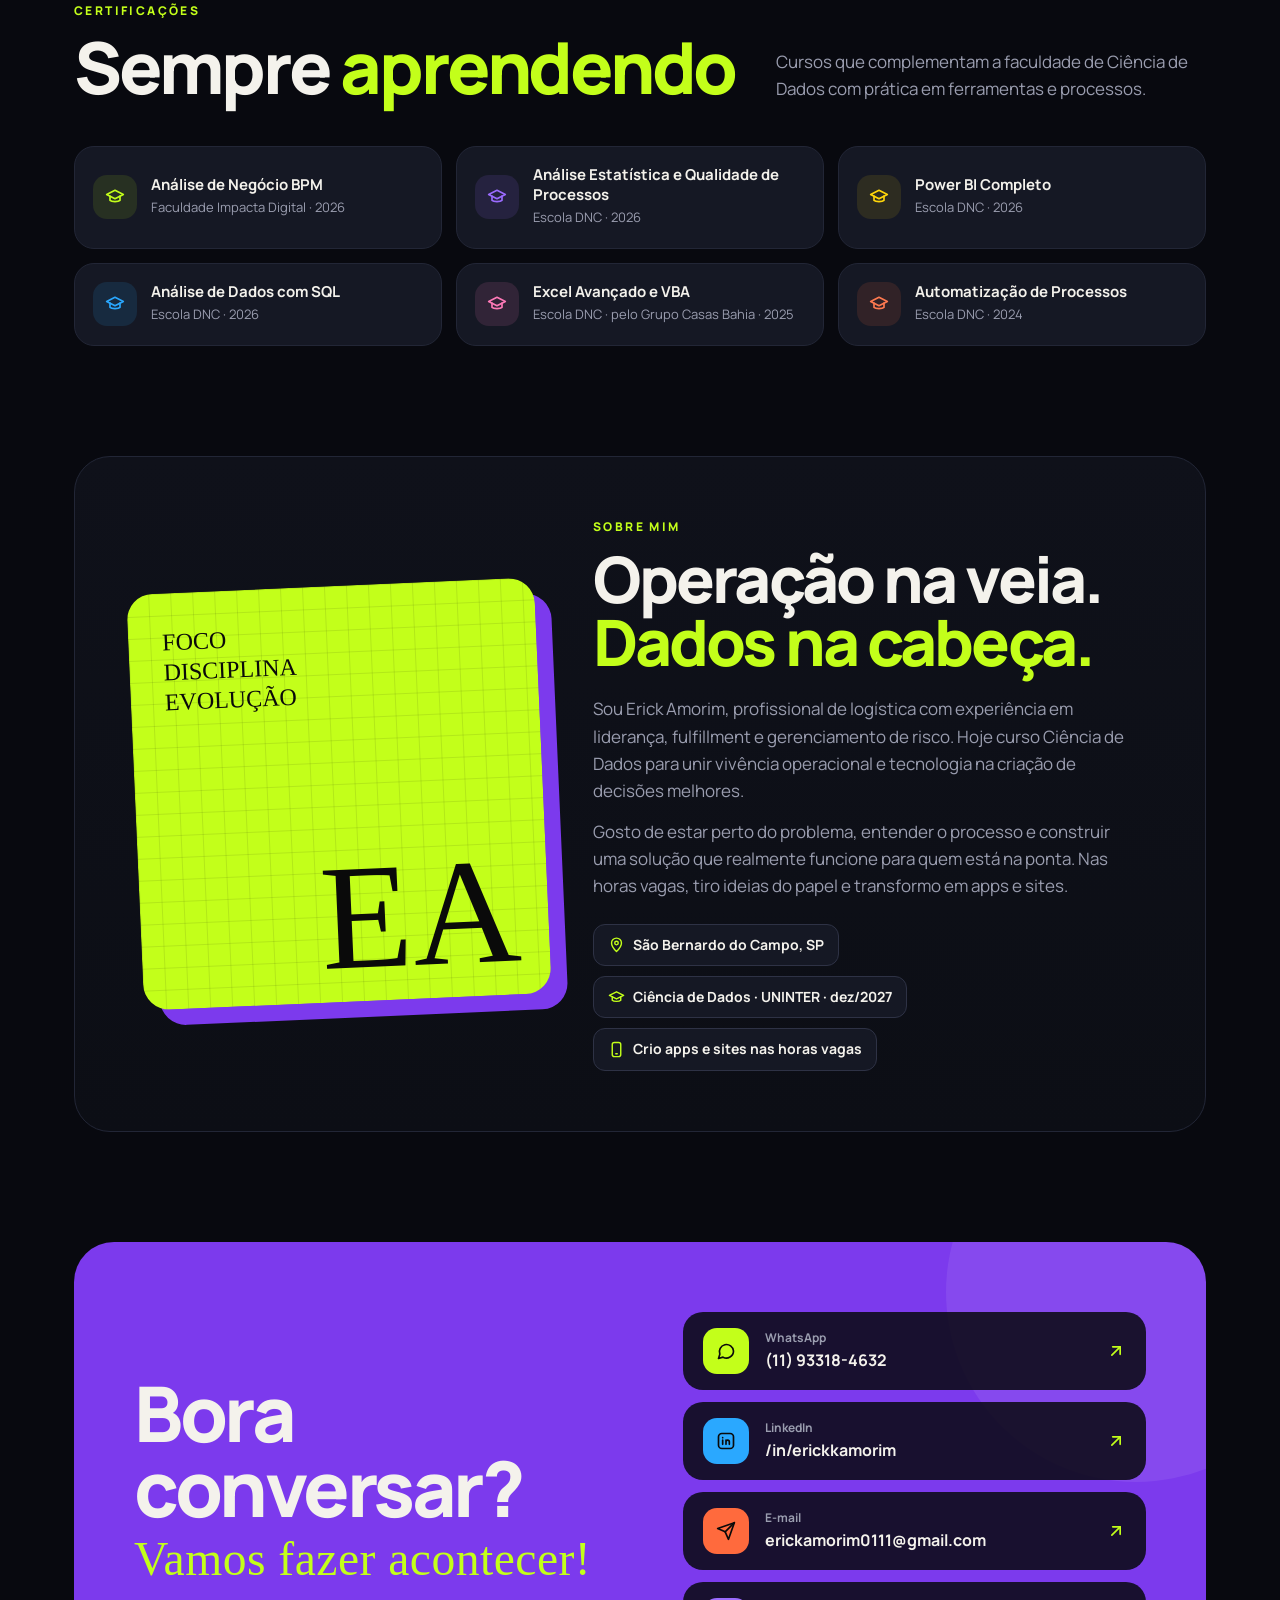
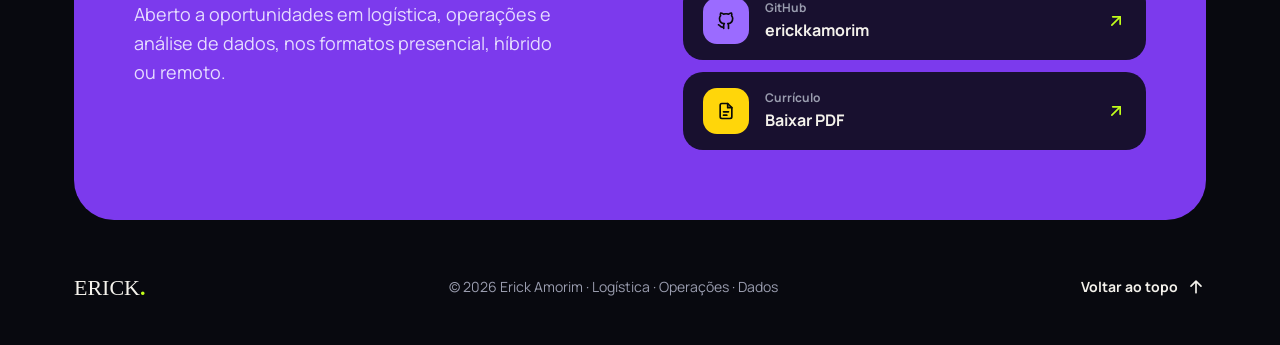
==== commit db4315c6: "Remove referência regional (ABC) do portfólio Co-Authored-By: Claude Opus 5.5 <noreply@anthropic.com" ====
--- a/index.html
+++ b/index.html
@@ -476,7 +476,7 @@
   <span>LOGÍSTICA</span><svg viewBox="0 0 40 40"><use href="#sp"/></svg><span>DADOS</span><svg viewBox="0 0 40 40"><use href="#sp"/></svg><span>OPERAÇÕES</span><svg viewBox="0 0 40 40"><use href="#sp"/></svg><span>PYTHON</span><svg viewBox="0 0 40 40"><use href="#sp"/></svg><span>POWER BI</span><svg viewBox="0 0 40 40"><use href="#sp"/></svg><span>SQL</span><svg viewBox="0 0 40 40"><use href="#sp"/></svg><span>NEXUS</span><svg viewBox="0 0 40 40"><use href="#sp"/></svg><span>LOGÍSTICA</span><svg viewBox="0 0 40 40"><use href="#sp"/></svg><span>DADOS</span><svg viewBox="0 0 40 40"><use href="#sp"/></svg><span>OPERAÇÕES</span><svg viewBox="0 0 40 40"><use href="#sp"/></svg><span>PYTHON</span><svg viewBox="0 0 40 40"><use href="#sp"/></svg><span>POWER BI</span><svg viewBox="0 0 40 40"><use href="#sp"/></svg><span>SQL</span><svg viewBox="0 0 40 40"><use href="#sp"/></svg><span>NEXUS</span><svg viewBox="0 0 40 40"><use href="#sp"/></svg><span>LOGÍSTICA</span><svg viewBox="0 0 40 40"><use href="#sp"/></svg><span>DADOS</span><svg viewBox="0 0 40 40"><use href="#sp"/></svg><span>OPERAÇÕES</span><svg viewBox="0 0 40 40"><use href="#sp"/></svg><span>PYTHON</span><svg viewBox="0 0 40 40"><use href="#sp"/></svg><span>POWER BI</span><svg viewBox="0 0 40 40"><use href="#sp"/></svg><span>SQL</span><svg viewBox="0 0 40 40"><use href="#sp"/></svg><span>NEXUS</span><svg viewBox="0 0 40 40"><use href="#sp"/></svg><span>LOGÍSTICA</span><svg viewBox="0 0 40 40"><use href="#sp"/></svg><span>DADOS</span><svg viewBox="0 0 40 40"><use href="#sp"/></svg><span>OPERAÇÕES</span><svg viewBox="0 0 40 40"><use href="#sp"/></svg><span>PYTHON</span><svg viewBox="0 0 40 40"><use href="#sp"/></svg><span>POWER BI</span><svg viewBox="0 0 40 40"><use href="#sp"/></svg><span>SQL</span><svg viewBox="0 0 40 40"><use href="#sp"/></svg><span>NEXUS</span><svg viewBox="0 0 40 40"><use href="#sp"/></svg>
 </div></div>
 <div class="band b2" aria-hidden="true"><div class="track">
-  <span>FOCO</span><svg viewBox="0 0 40 40"><use href="#sp"/></svg><span>DISCIPLINA</span><svg viewBox="0 0 40 40"><use href="#sp"/></svg><span>EVOLUÇÃO</span><svg viewBox="0 0 40 40"><use href="#sp"/></svg><span>DADOS QUE VIRAM AÇÃO</span><svg viewBox="0 0 40 40"><use href="#sp"/></svg><span>ABC PAULISTA</span><svg viewBox="0 0 40 40"><use href="#sp"/></svg><span>FOCO</span><svg viewBox="0 0 40 40"><use href="#sp"/></svg><span>DISCIPLINA</span><svg viewBox="0 0 40 40"><use href="#sp"/></svg><span>EVOLUÇÃO</span><svg viewBox="0 0 40 40"><use href="#sp"/></svg><span>DADOS QUE VIRAM AÇÃO</span><svg viewBox="0 0 40 40"><use href="#sp"/></svg><span>ABC PAULISTA</span><svg viewBox="0 0 40 40"><use href="#sp"/></svg><span>FOCO</span><svg viewBox="0 0 40 40"><use href="#sp"/></svg><span>DISCIPLINA</span><svg viewBox="0 0 40 40"><use href="#sp"/></svg><span>EVOLUÇÃO</span><svg viewBox="0 0 40 40"><use href="#sp"/></svg><span>DADOS QUE VIRAM AÇÃO</span><svg viewBox="0 0 40 40"><use href="#sp"/></svg><span>ABC PAULISTA</span><svg viewBox="0 0 40 40"><use href="#sp"/></svg><span>FOCO</span><svg viewBox="0 0 40 40"><use href="#sp"/></svg><span>DISCIPLINA</span><svg viewBox="0 0 40 40"><use href="#sp"/></svg><span>EVOLUÇÃO</span><svg viewBox="0 0 40 40"><use href="#sp"/></svg><span>DADOS QUE VIRAM AÇÃO</span><svg viewBox="0 0 40 40"><use href="#sp"/></svg><span>ABC PAULISTA</span><svg viewBox="0 0 40 40"><use href="#sp"/></svg>
+  <span>FOCO</span><svg viewBox="0 0 40 40"><use href="#sp"/></svg><span>DISCIPLINA</span><svg viewBox="0 0 40 40"><use href="#sp"/></svg><span>EVOLUÇÃO</span><svg viewBox="0 0 40 40"><use href="#sp"/></svg><span>DADOS QUE VIRAM AÇÃO</span><svg viewBox="0 0 40 40"><use href="#sp"/></svg><span>MELHORIA CONTÍNUA</span><svg viewBox="0 0 40 40"><use href="#sp"/></svg><span>FOCO</span><svg viewBox="0 0 40 40"><use href="#sp"/></svg><span>DISCIPLINA</span><svg viewBox="0 0 40 40"><use href="#sp"/></svg><span>EVOLUÇÃO</span><svg viewBox="0 0 40 40"><use href="#sp"/></svg><span>DADOS QUE VIRAM AÇÃO</span><svg viewBox="0 0 40 40"><use href="#sp"/></svg><span>MELHORIA CONTÍNUA</span><svg viewBox="0 0 40 40"><use href="#sp"/></svg><span>FOCO</span><svg viewBox="0 0 40 40"><use href="#sp"/></svg><span>DISCIPLINA</span><svg viewBox="0 0 40 40"><use href="#sp"/></svg><span>EVOLUÇÃO</span><svg viewBox="0 0 40 40"><use href="#sp"/></svg><span>DADOS QUE VIRAM AÇÃO</span><svg viewBox="0 0 40 40"><use href="#sp"/></svg><span>MELHORIA CONTÍNUA</span><svg viewBox="0 0 40 40"><use href="#sp"/></svg><span>FOCO</span><svg viewBox="0 0 40 40"><use href="#sp"/></svg><span>DISCIPLINA</span><svg viewBox="0 0 40 40"><use href="#sp"/></svg><span>EVOLUÇÃO</span><svg viewBox="0 0 40 40"><use href="#sp"/></svg><span>DADOS QUE VIRAM AÇÃO</span><svg viewBox="0 0 40 40"><use href="#sp"/></svg><span>MELHORIA CONTÍNUA</span><svg viewBox="0 0 40 40"><use href="#sp"/></svg>
 </div></div>
 
 <main class="wrap">
@@ -718,7 +718,7 @@
     <div class="cta rv">
       <div>
         <h2>Bora conversar?<span class="mk">Vamos fazer acontecer!</span></h2>
-        <p>Aberto a oportunidades em logística, PCP e análise de dados no ABC e em São Paulo.</p>
+        <p>Aberto a oportunidades em logística, operações e análise de dados, nos formatos presencial, híbrido ou remoto.</p>
       </div>
       <div class="cl">
         <a class="ci" href="https://wa.me/5511933184632" target="_blank" rel="noopener"><div class="ic bg-lime"><svg class="i"><use href="#chat"/></svg></div><div><small>WhatsApp</small><b>(11) 93318-4632</b></div><svg class="i arr"><use href="#arrow"/></svg></a>
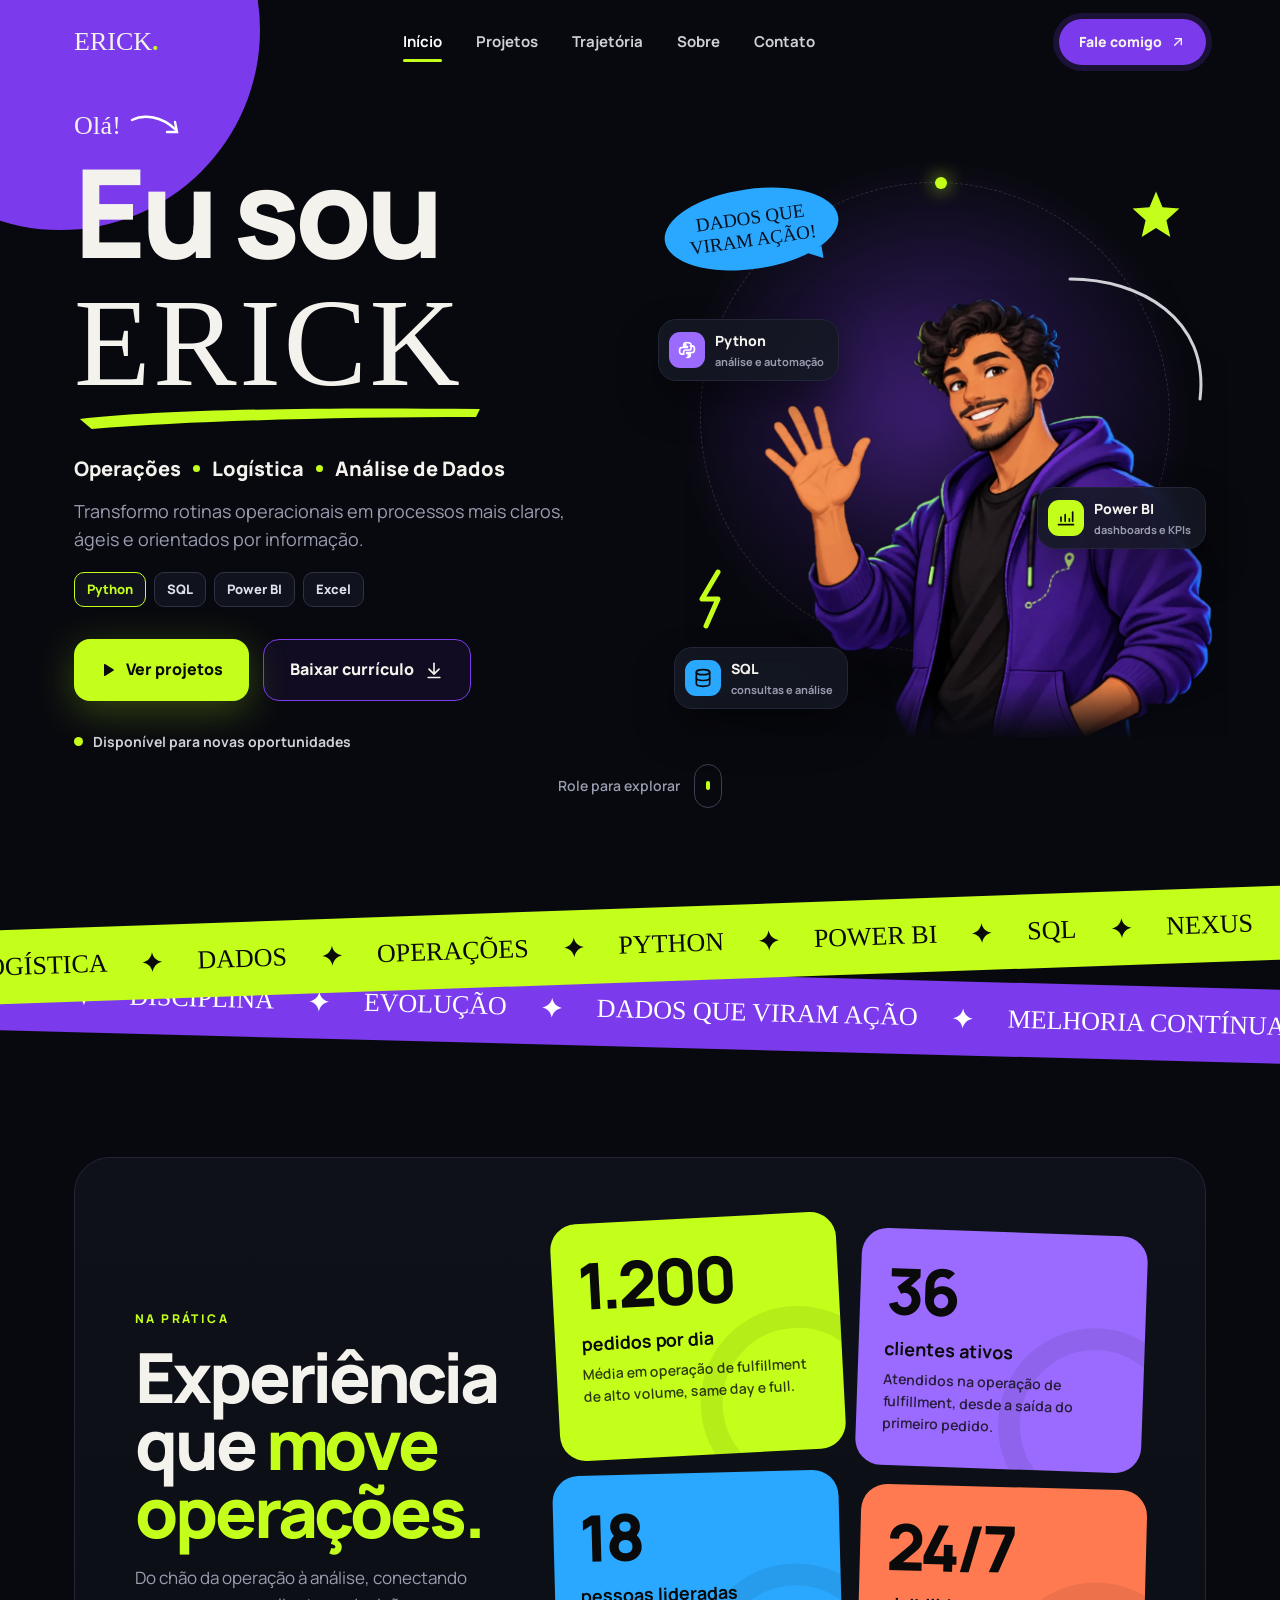
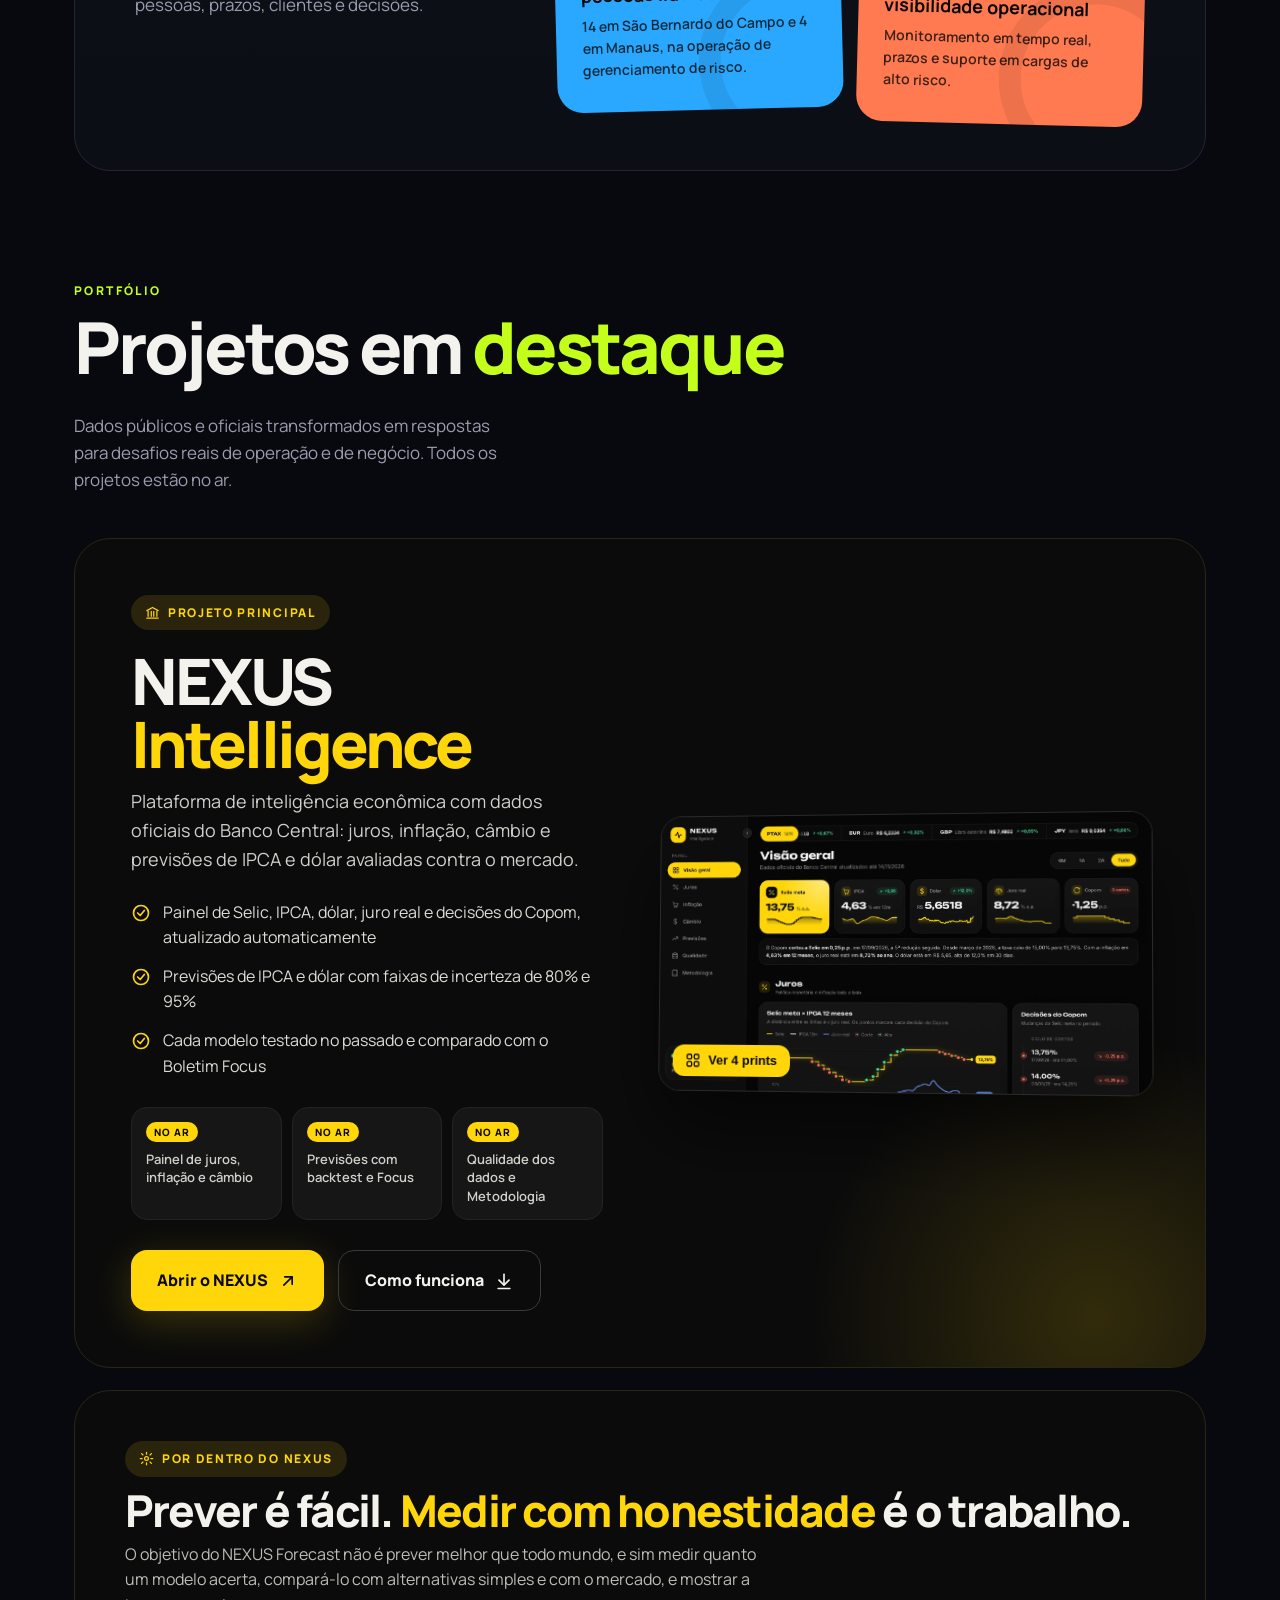
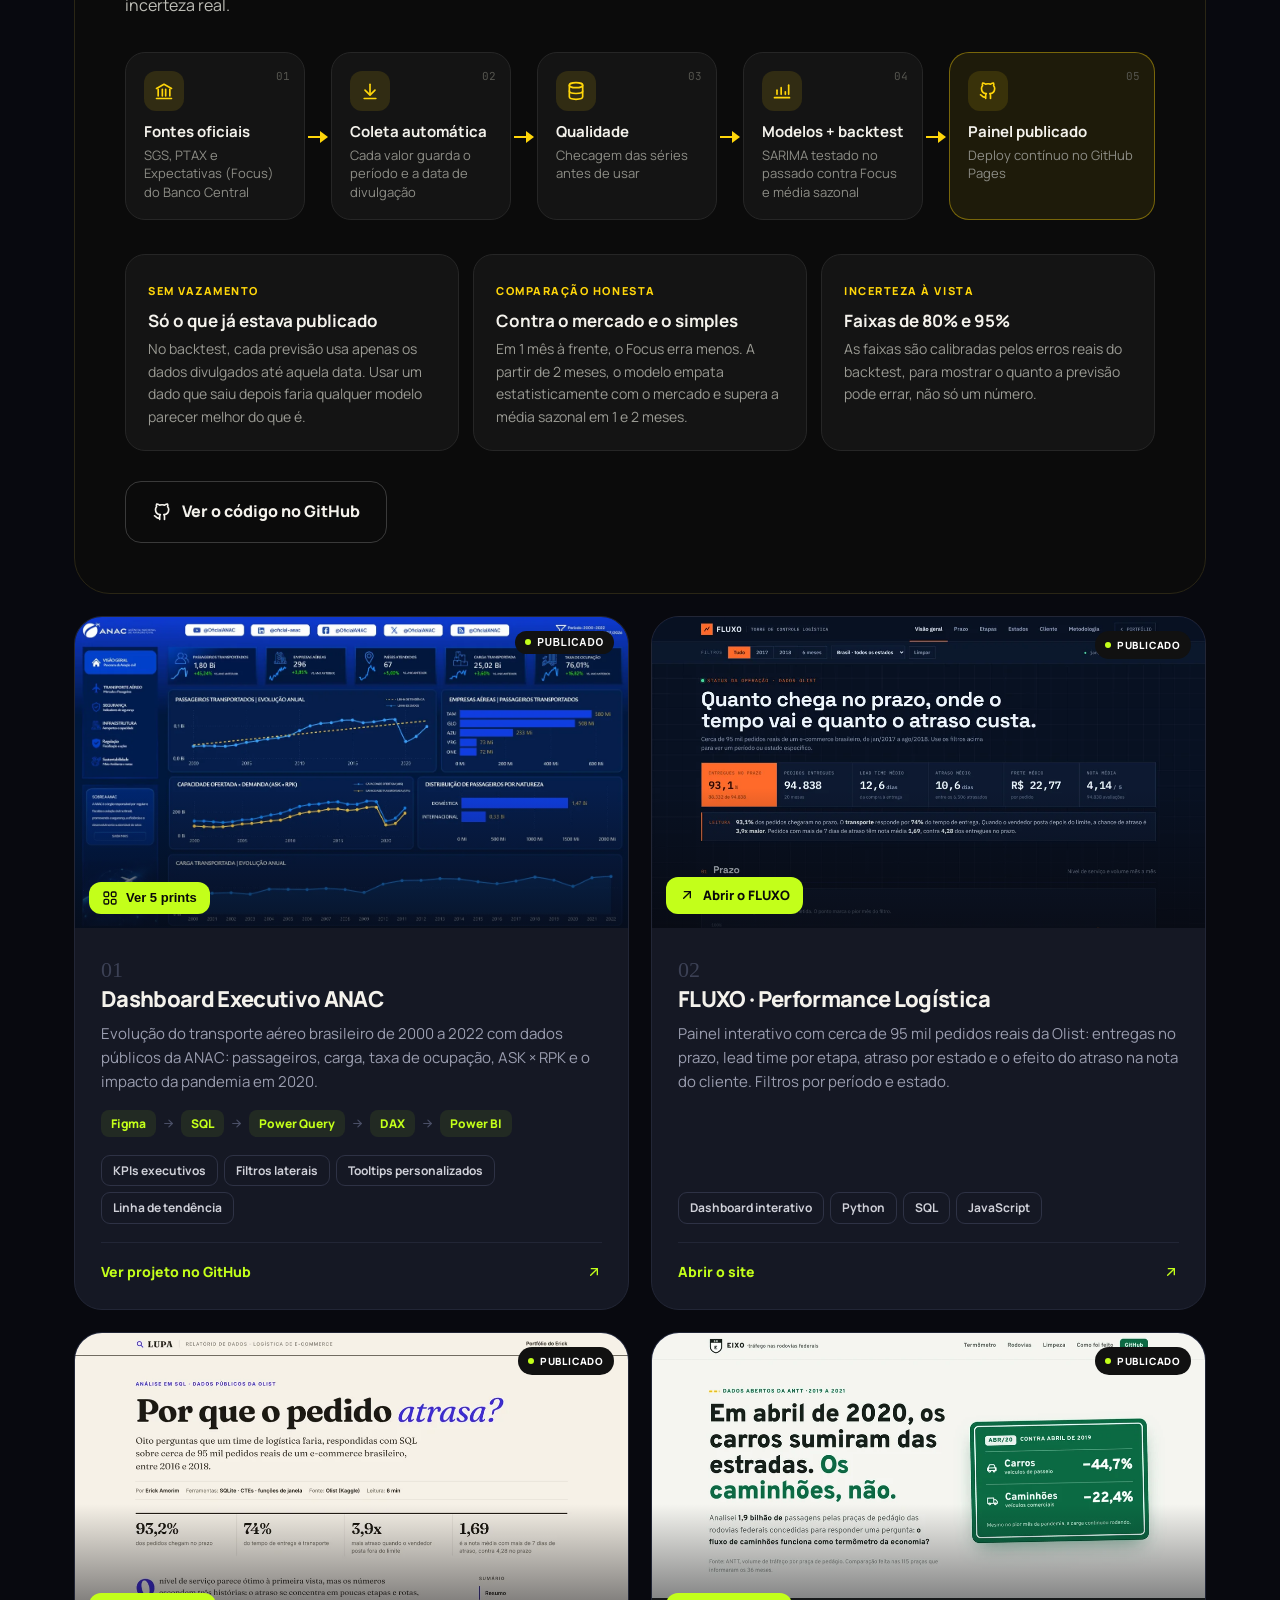
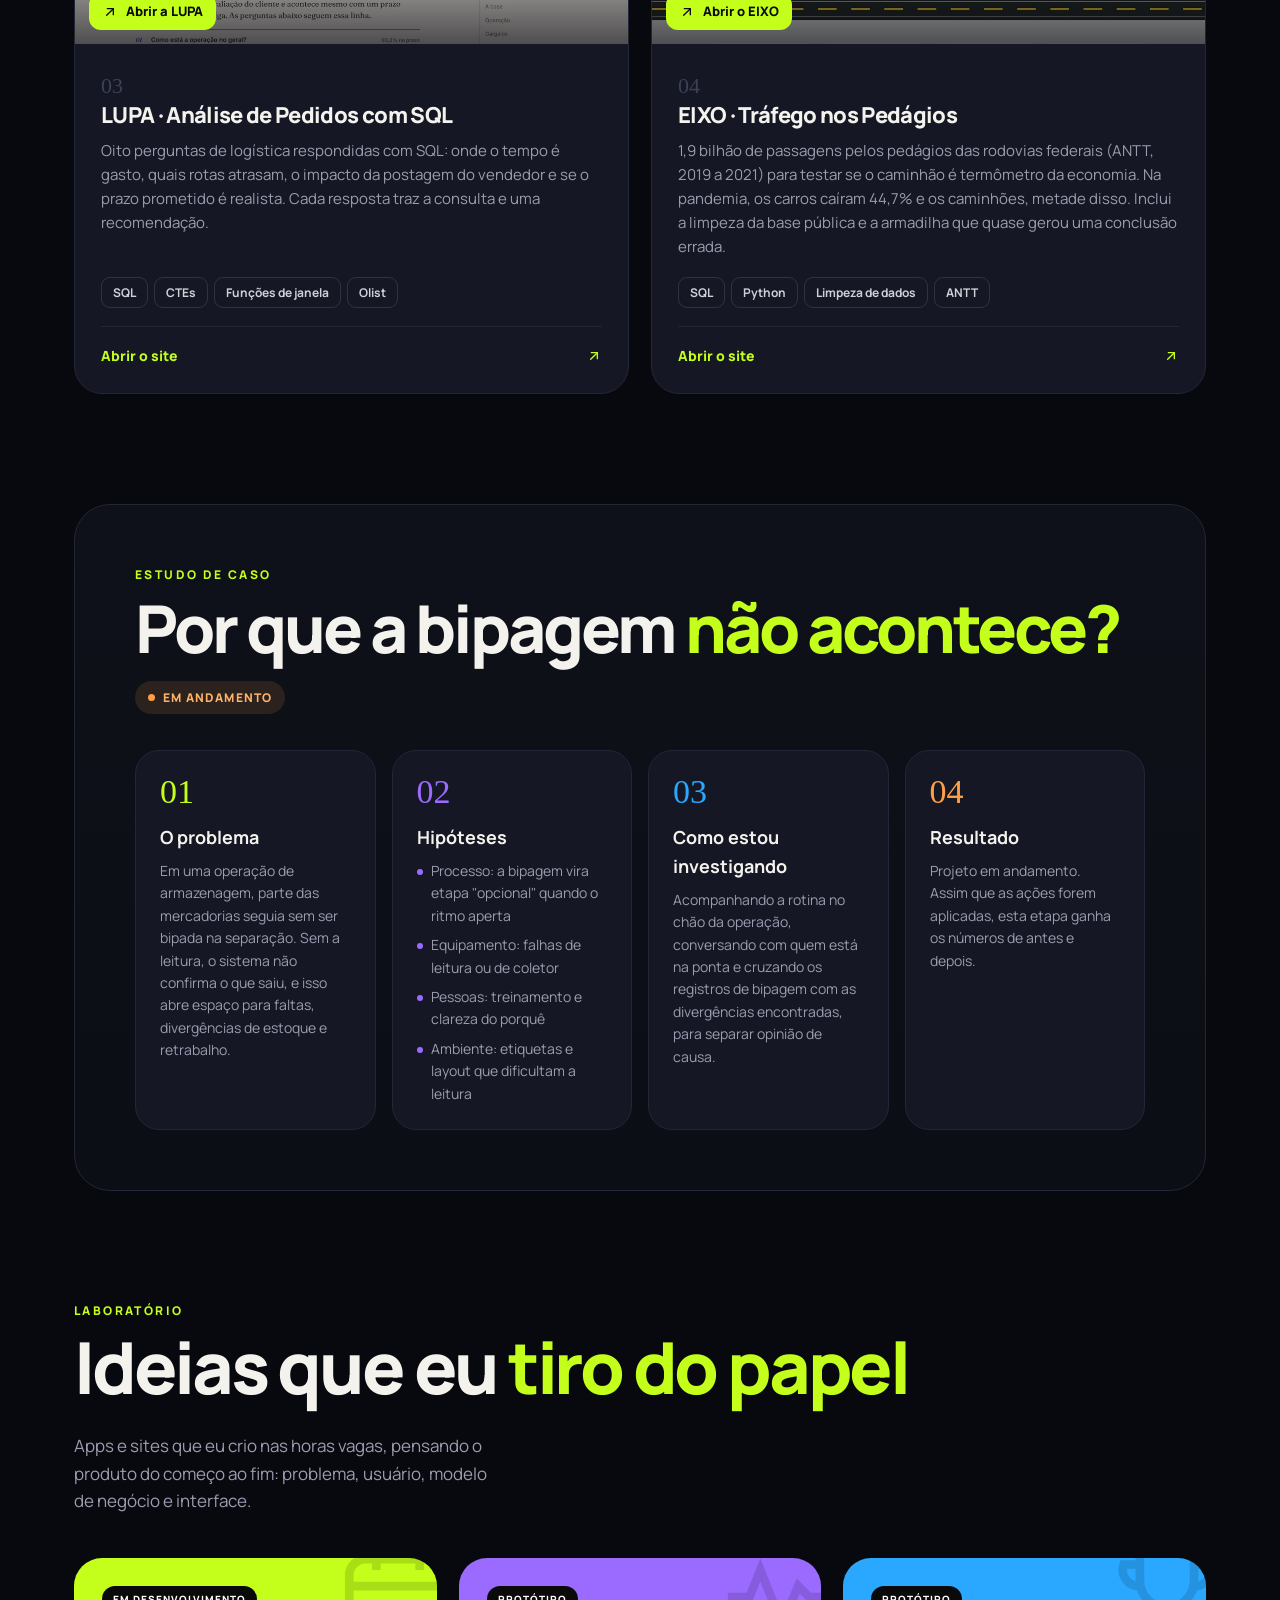
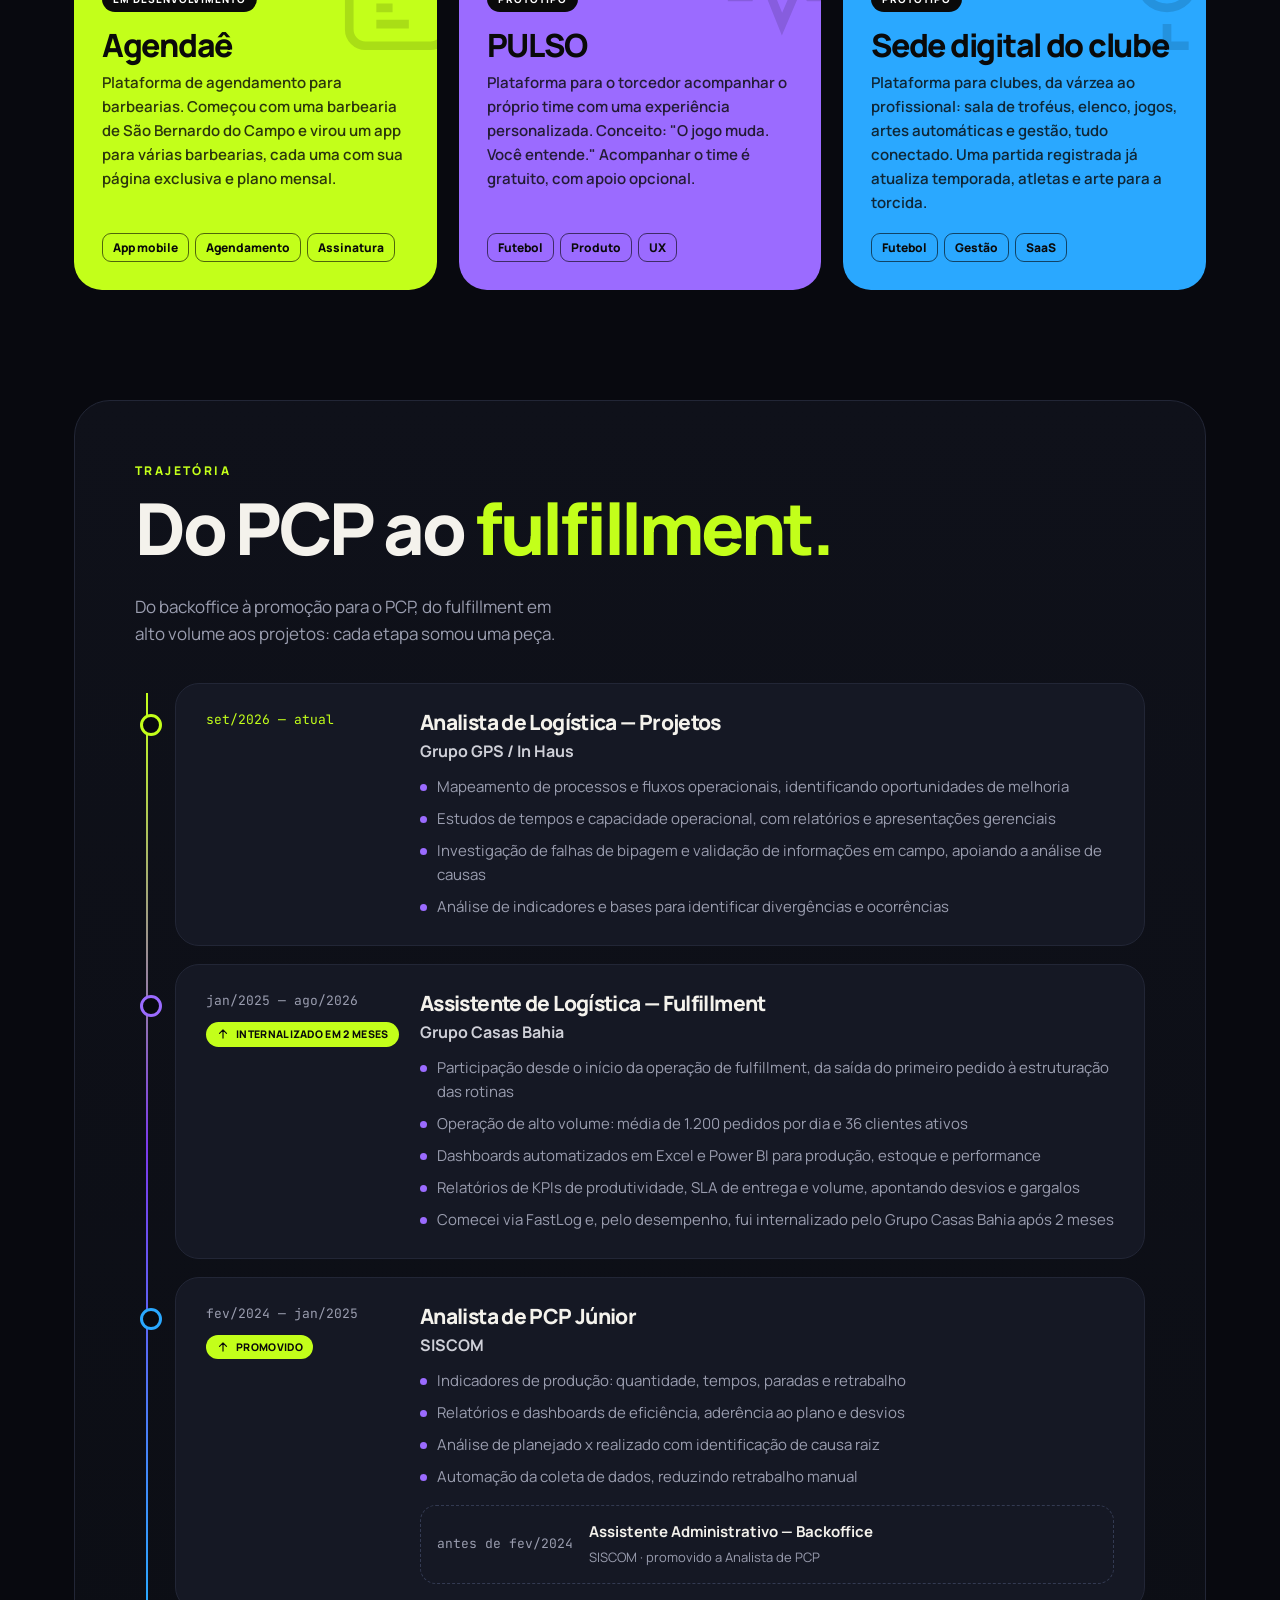
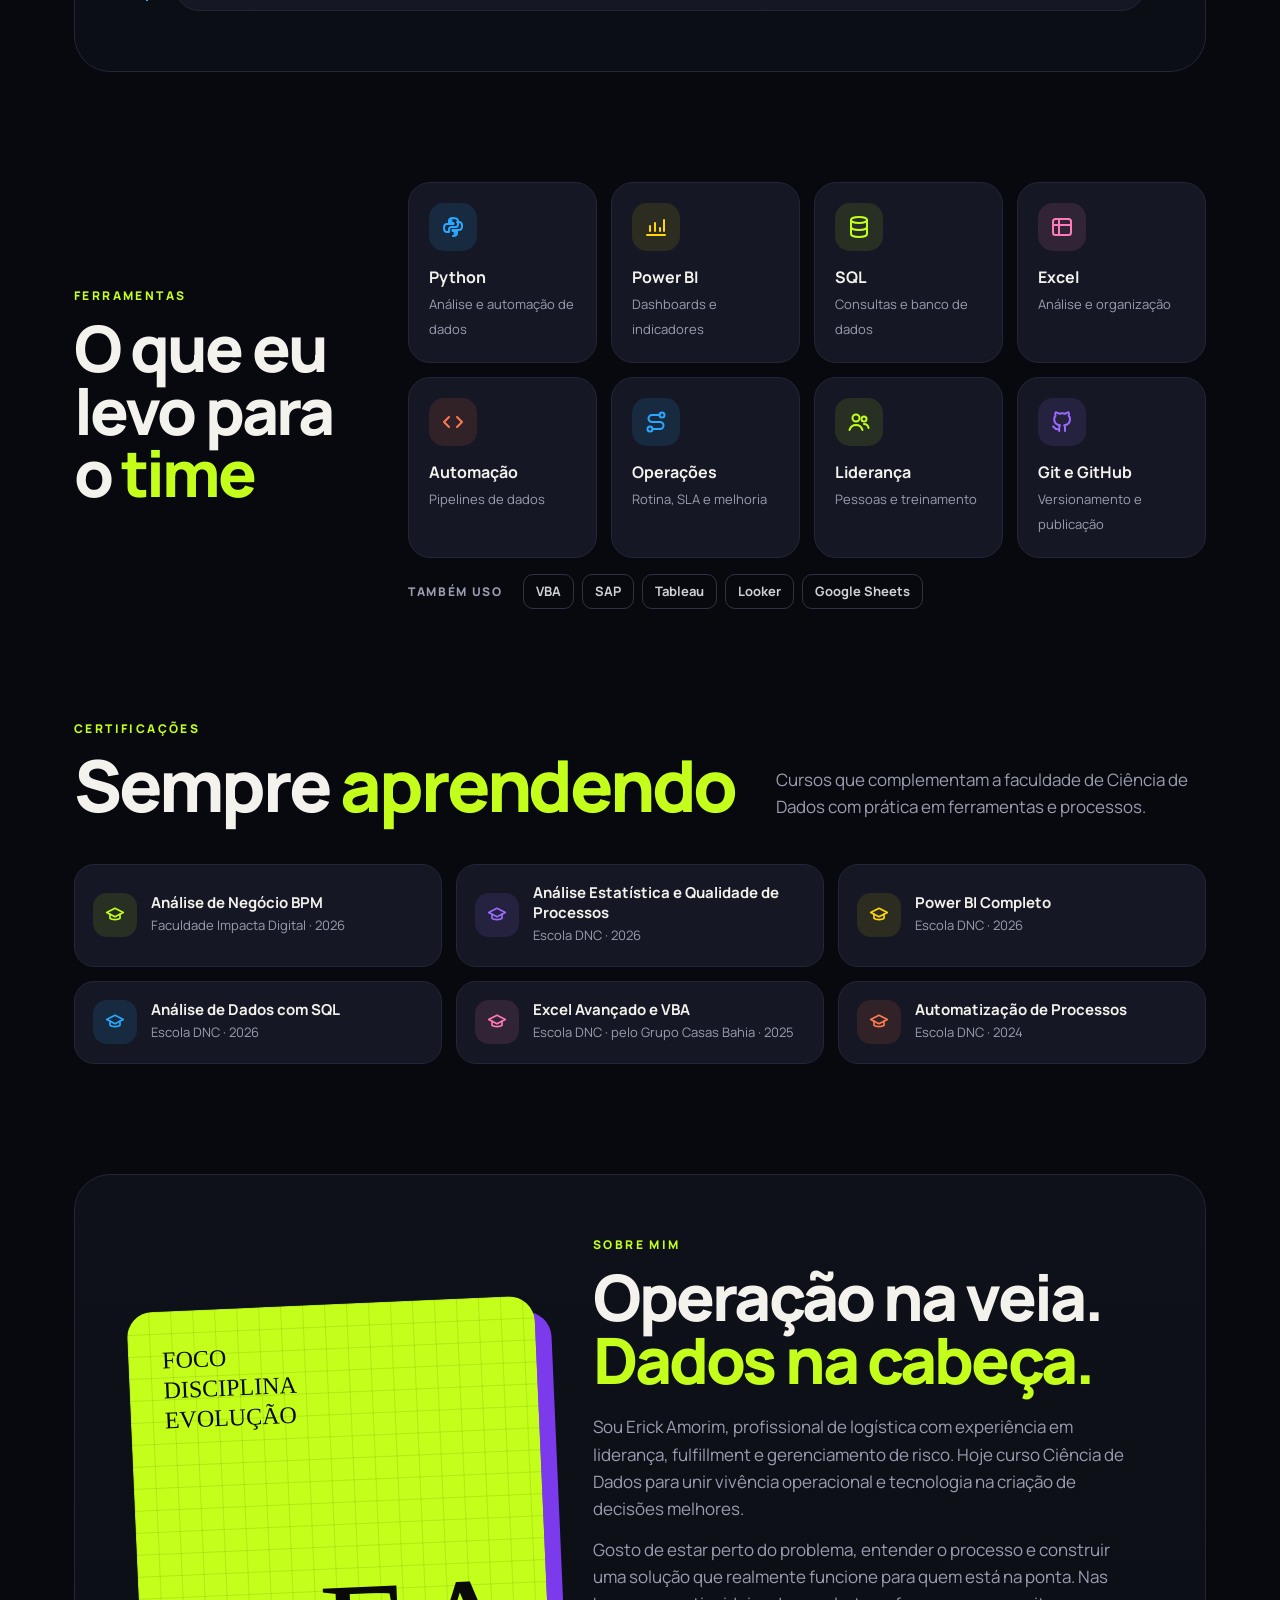
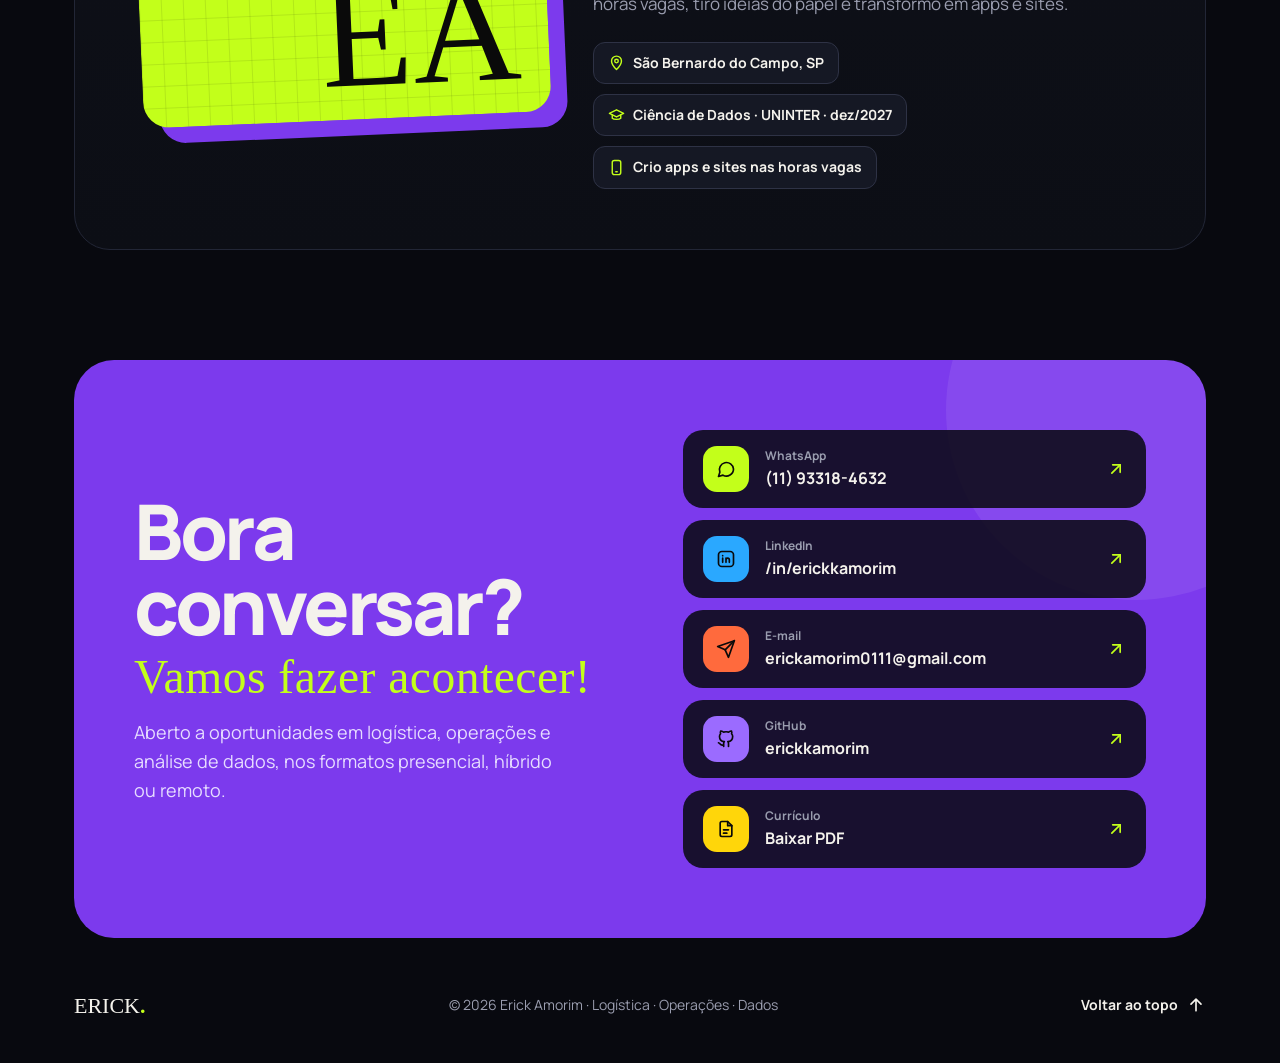
==== commit e766adc1: "Novo projeto no portfólio: EIXO, tráfego nos pedágios (ANTT) Site em /trafego-pedagios/ e card 04 na" ====
--- a/index.html
+++ b/index.html
@@ -174,7 +174,7 @@
 .note{font-size:11px;color:#55554f;text-align:center;margin-top:12px}
 
 /* projects */
-.grid{display:grid;grid-template-columns:repeat(3,1fr);gap:22px;margin-top:22px}
+.grid{display:grid;grid-template-columns:repeat(2,1fr);gap:22px;margin-top:22px}
 .proj{background:var(--s2);border:1px solid var(--line);border-radius:28px;overflow:hidden;display:flex;flex-direction:column;transition:transform .3s,border-color .3s}
 .proj:hover{transform:translateY(-8px);border-color:#3a3f55}
 .ph{height:190px;position:relative;display:grid;place-items:center;overflow:hidden}
@@ -223,7 +223,7 @@
 .pgrid{display:grid;grid-template-columns:1.15fr 1fr;gap:22px;margin-top:22px}
 .wip-h{font-size:12px;font-weight:800;letter-spacing:.2em;text-transform:uppercase;color:var(--mut);margin-bottom:-6px}
 
-.ph.shot{display:block;width:100%;height:220px;padding:0;border:0;cursor:zoom-in;background:#0a1a4a;position:relative;overflow:hidden}
+.ph.shot{display:block;width:100%;height:auto;aspect-ratio:16/9;padding:0;border:0;cursor:zoom-in;background:#0a1a4a;position:relative;overflow:hidden}
 .ph.shot img{width:100%;height:100%;object-fit:cover;object-position:top left;transition:transform .6s}
 .proj:hover .ph.shot img{transform:scale(1.04)}
 .ph.shot:after{content:"";position:absolute;inset:0;background:linear-gradient(180deg,transparent 55%,rgba(8,9,15,.7))}
@@ -582,6 +582,16 @@
           <div class="tags"><span>SQL</span><span>CTEs</span><span>Funções de janela</span><span>Olist</span></div>
           <a class="go" href="https://erickkamorim.github.io/analise-pedidos-sql/" target="_blank" rel="noopener">Abrir o site <svg class="i" style="width:16px;height:16px"><use href="#arrow"/></svg></a></div>
       </article>
+      <article class="proj rv">
+        <a class="ph shot" href="https://erickkamorim.github.io/trafego-pedagios/" target="_blank" rel="noopener" aria-label="Abrir o EIXO, análise do tráfego nos pedágios">
+          <img src="assets/proj-eixo.webp" alt="EIXO: em abril de 2020 os carros caíram 44,7% nos pedágios e os caminhões 22,4%" loading="lazy">
+          <span class="st ok"><i></i>Publicado</span>
+          <span class="zoom"><svg class="i"><use href="#arrow"/></svg>Abrir o EIXO</span>
+        </a>
+        <div class="pb"><span class="num">04</span><h3>EIXO · Tráfego nos Pedágios</h3><p>1,9 bilhão de passagens pelos pedágios das rodovias federais (ANTT, 2019 a 2021) para testar se o caminhão é termômetro da economia. Na pandemia, os carros caíram 44,7% e os caminhões, metade disso. Inclui a limpeza da base pública e a armadilha que quase gerou uma conclusão errada.</p>
+          <div class="tags"><span>SQL</span><span>Python</span><span>Limpeza de dados</span><span>ANTT</span></div>
+          <a class="go" href="https://erickkamorim.github.io/trafego-pedagios/" target="_blank" rel="noopener">Abrir o site <svg class="i" style="width:16px;height:16px"><use href="#arrow"/></svg></a></div>
+      </article>
     </div>
   </section>
 
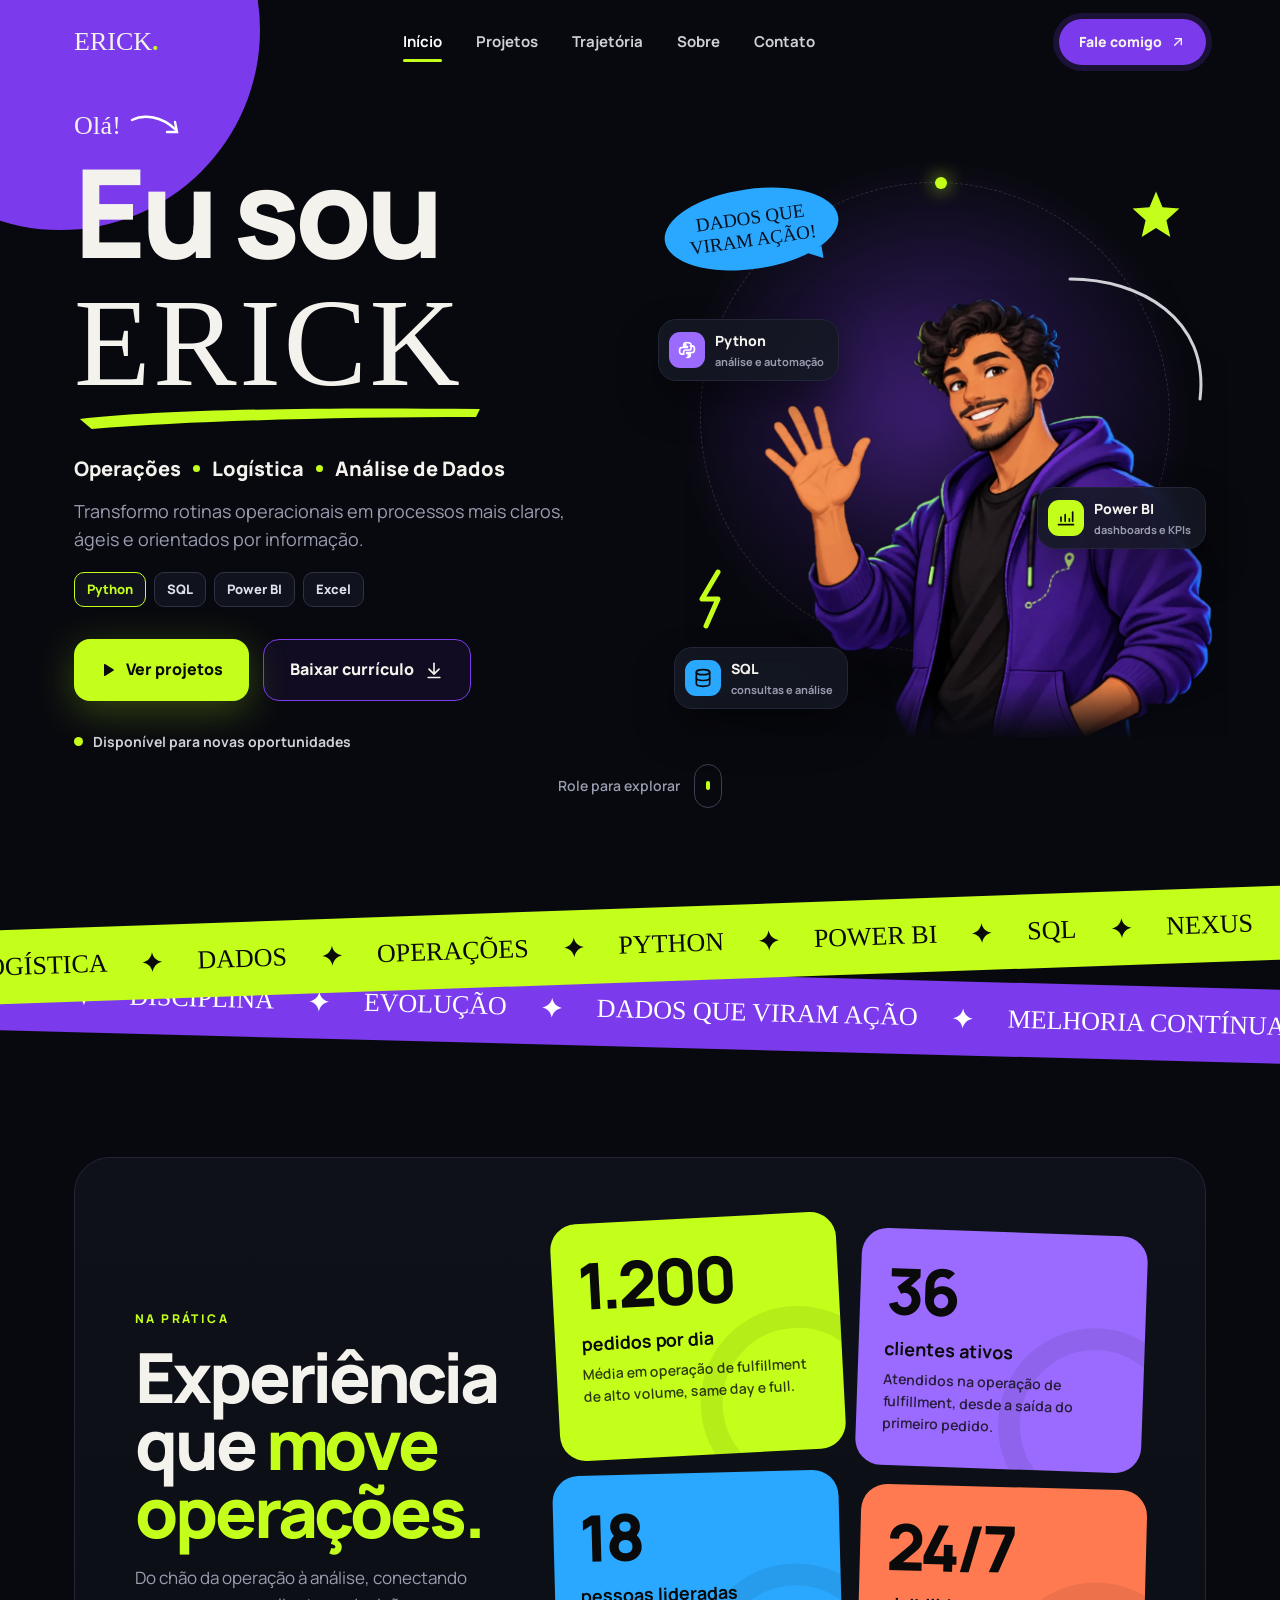
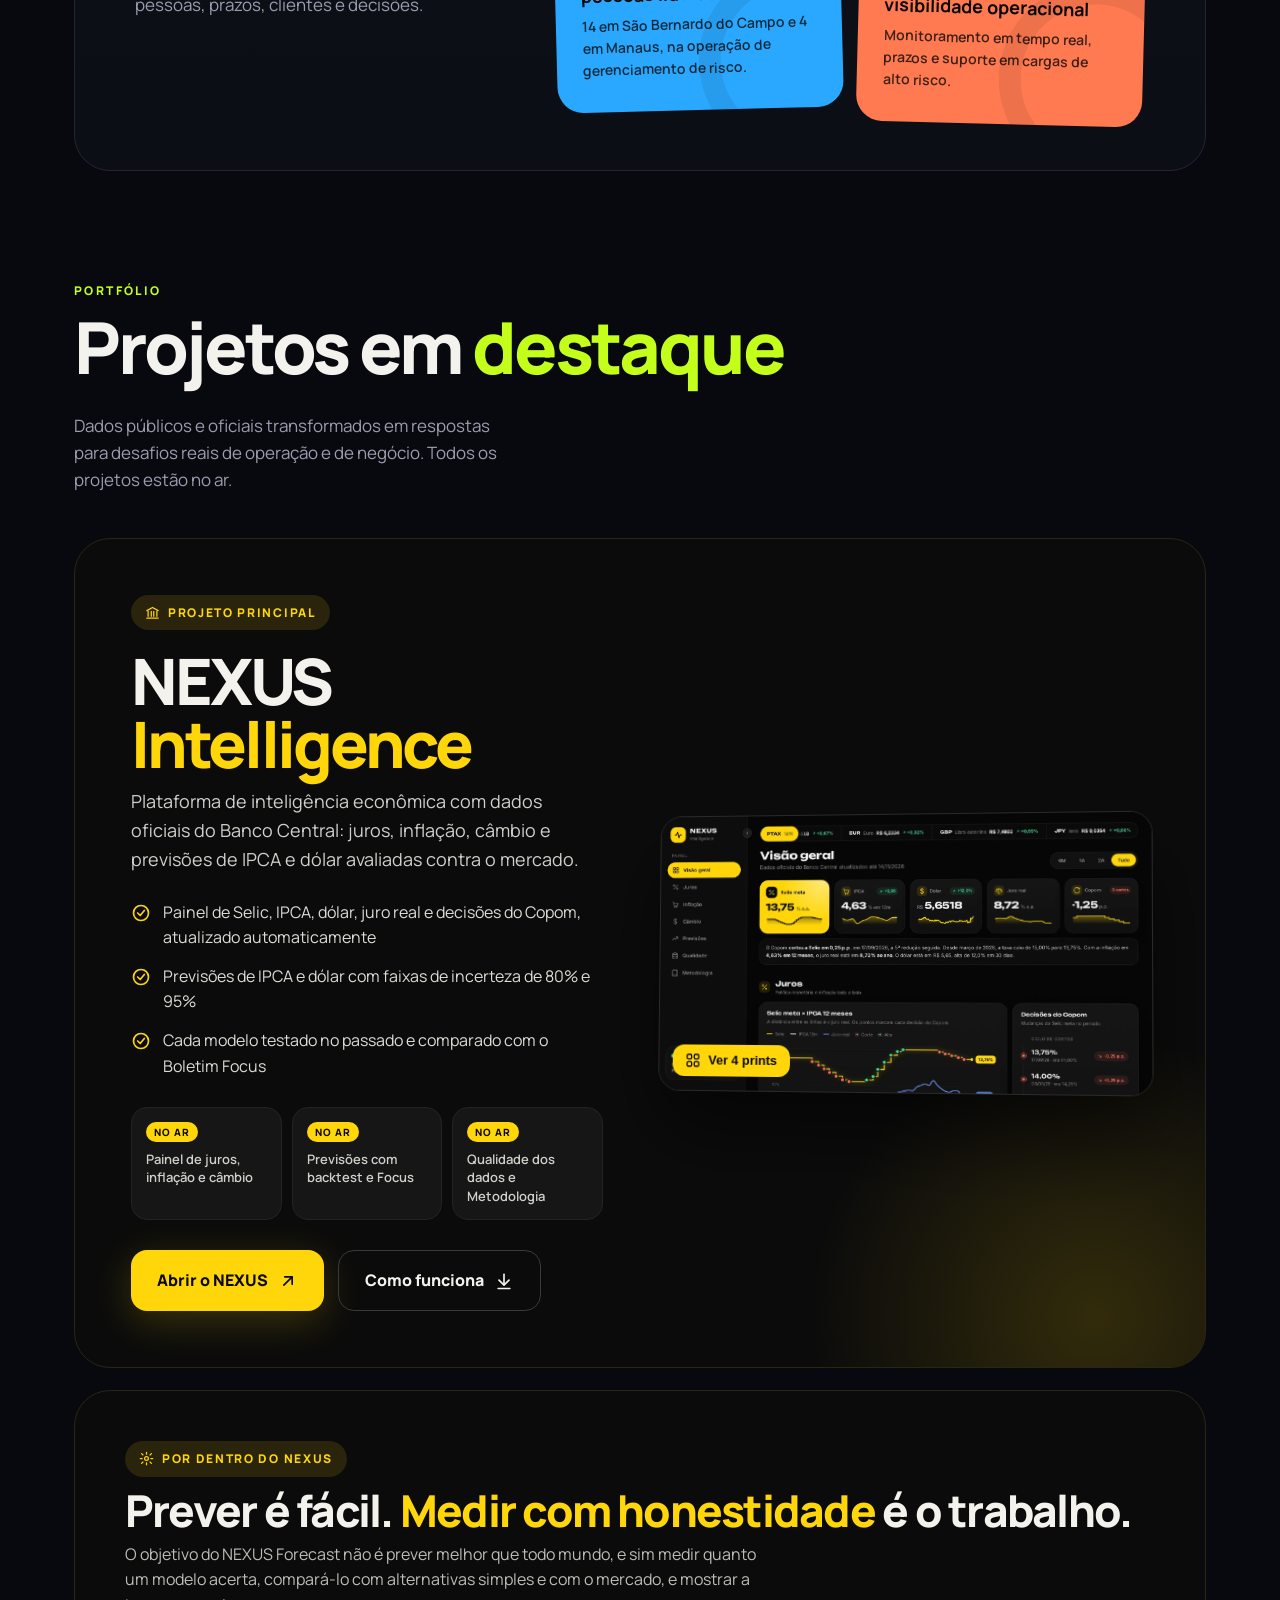
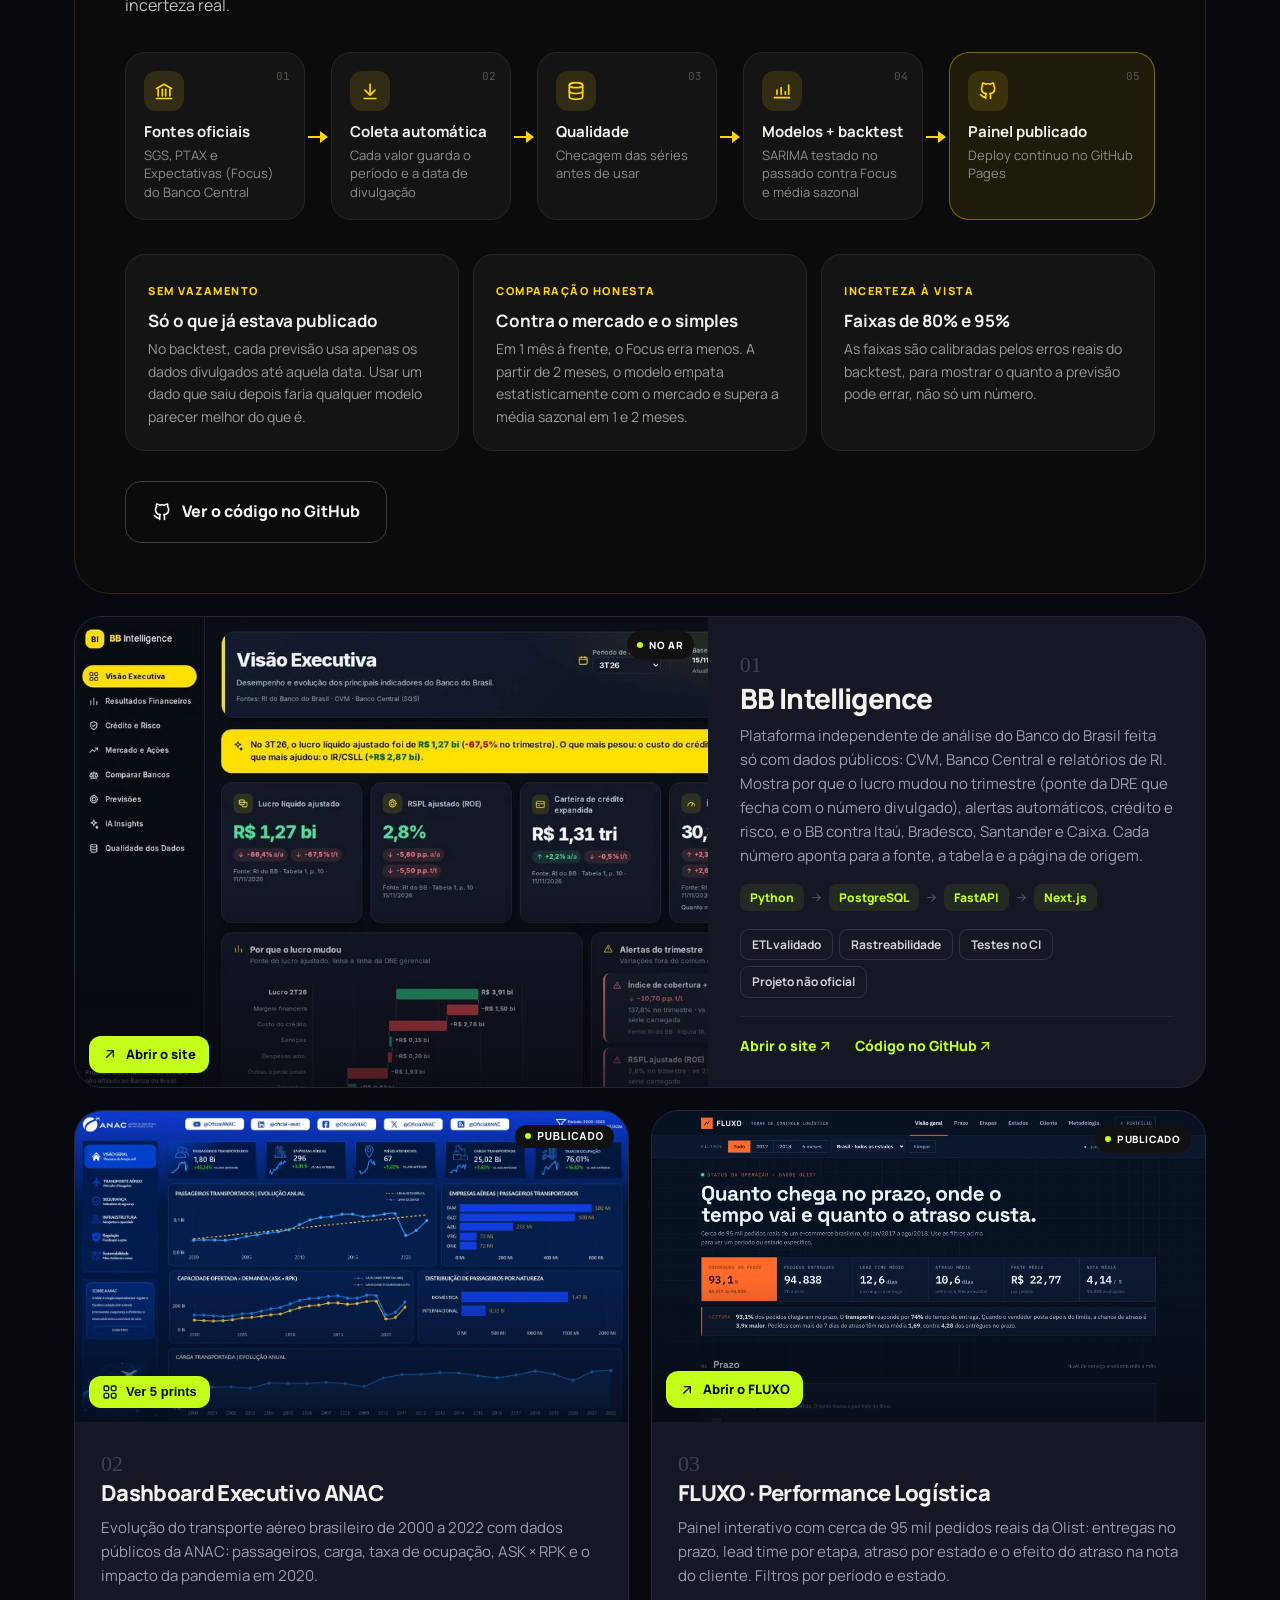
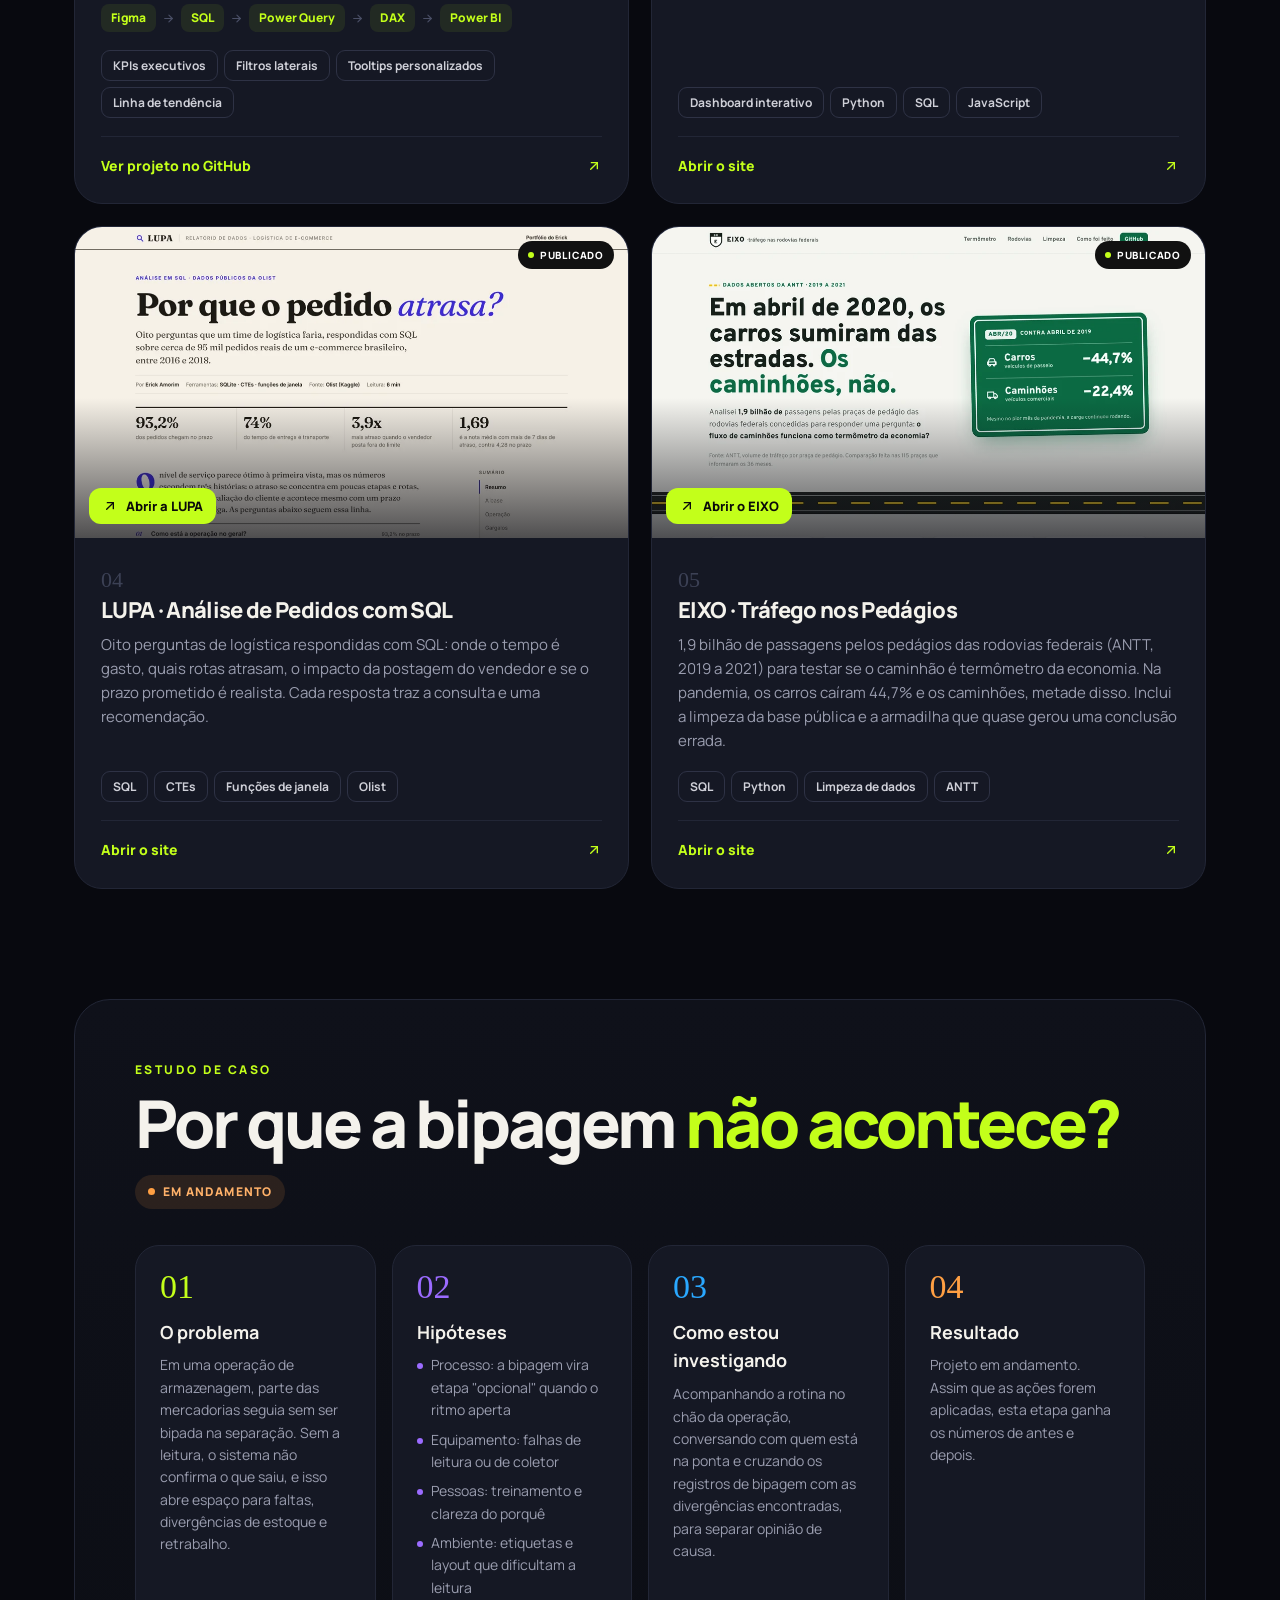
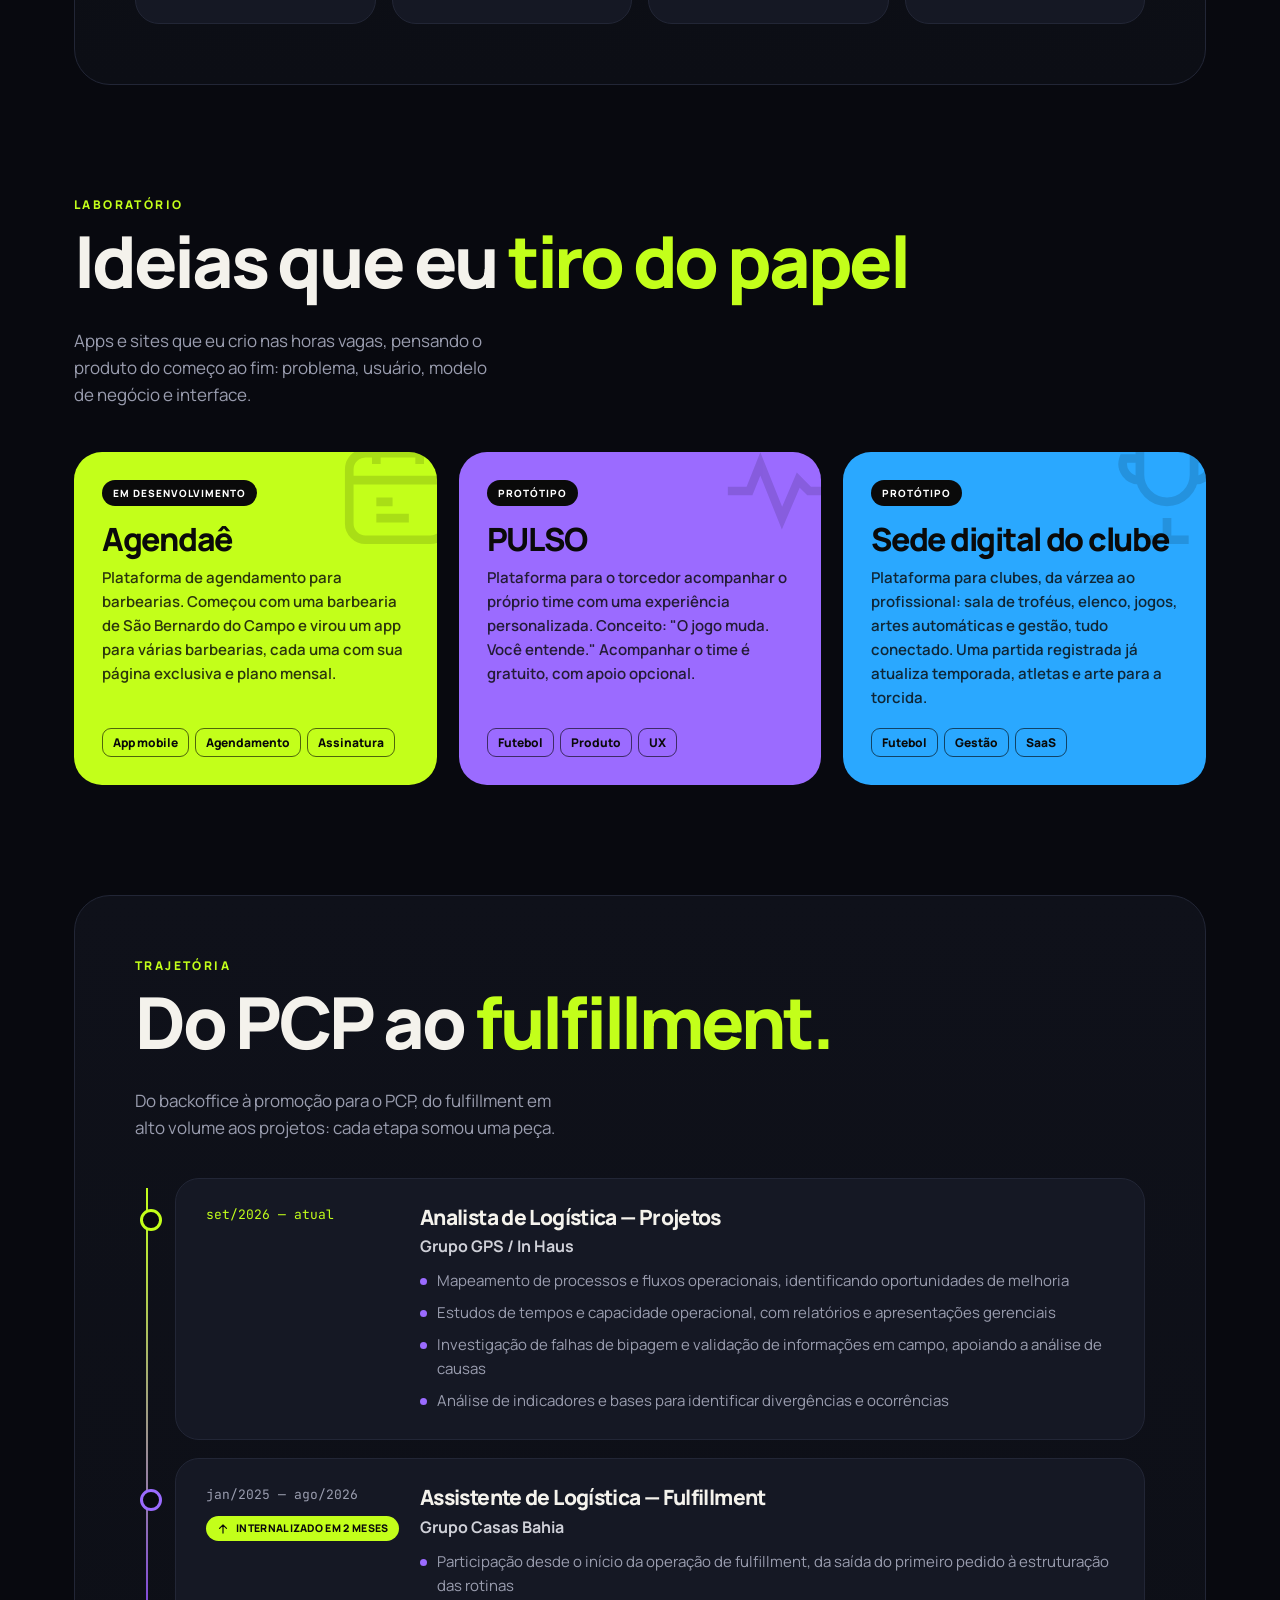
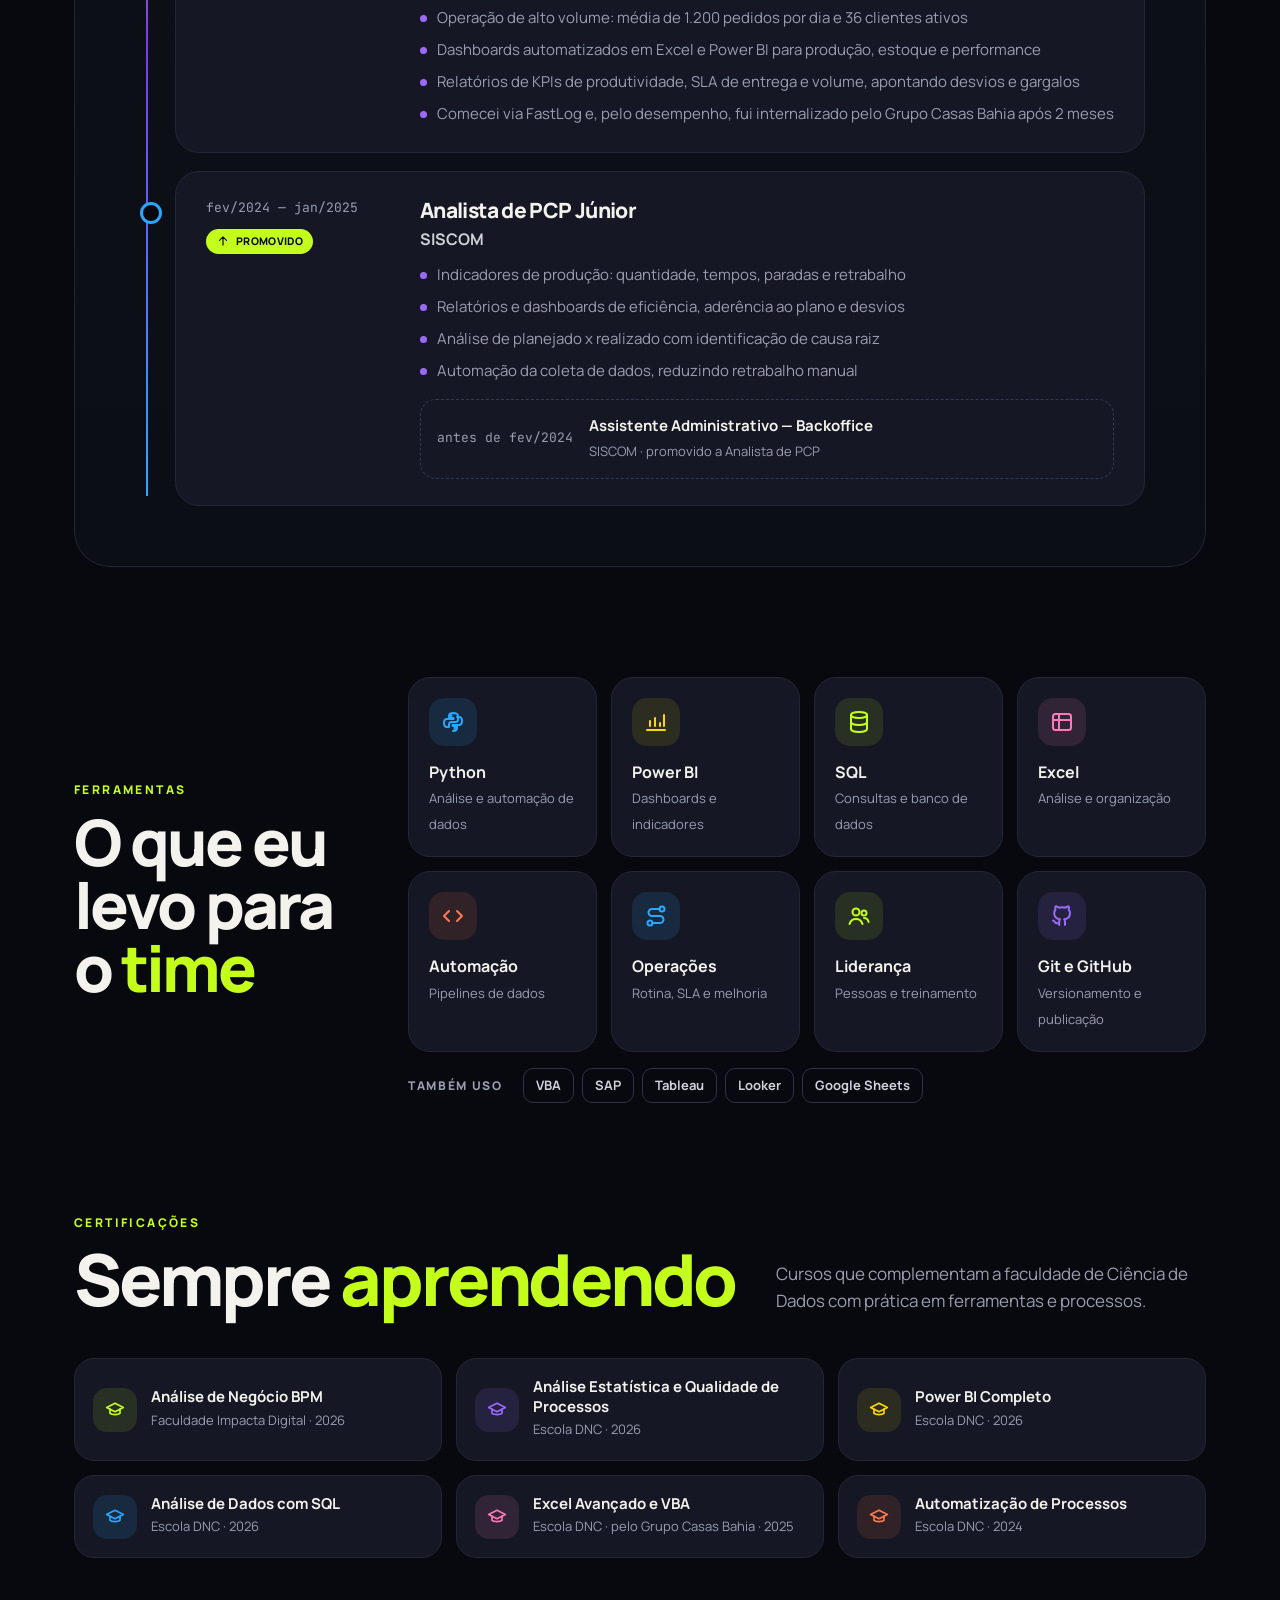
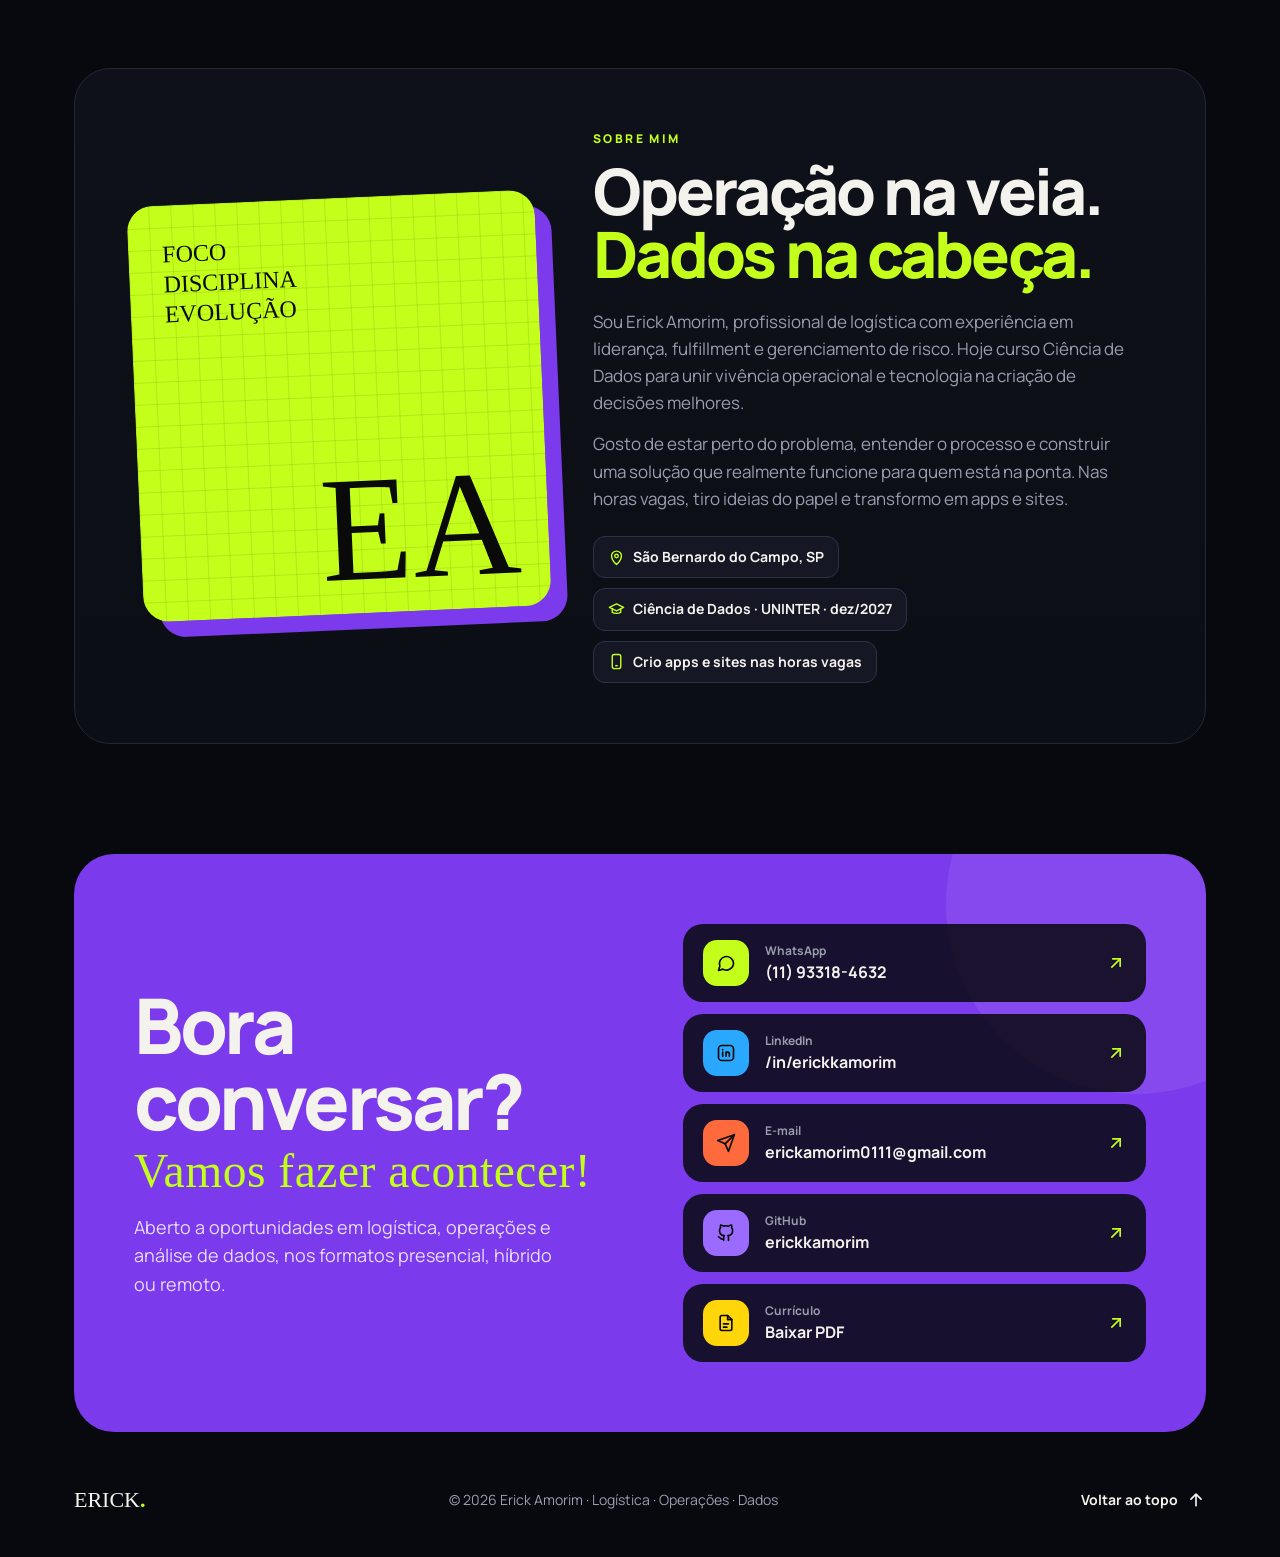
==== commit c9946708: "Novo projeto no portfólio: BB Intelligence Card largo no topo da grade (01), com link para o site e " ====
--- a/index.html
+++ b/index.html
@@ -175,6 +175,13 @@
 
 /* projects */
 .grid{display:grid;grid-template-columns:repeat(2,1fr);gap:22px;margin-top:22px}
+.links-proj{display:flex;flex-wrap:wrap;gap:6px 22px}
+@media (min-width:901px){
+  .proj.largo{grid-column:1/-1;flex-direction:row}
+  .proj.largo .ph.shot{width:56%;flex:none;aspect-ratio:auto;min-height:380px}
+  .proj.largo .pb{padding:30px 32px}
+  .proj.largo .pb h3{font-size:28px}
+}
 .proj{background:var(--s2);border:1px solid var(--line);border-radius:28px;overflow:hidden;display:flex;flex-direction:column;transition:transform .3s,border-color .3s}
 .proj:hover{transform:translateY(-8px);border-color:#3a3f55}
 .ph{height:190px;position:relative;display:grid;place-items:center;overflow:hidden}
@@ -551,13 +558,27 @@
     </div>
 
     <div class="grid">
+      <article class="proj rv largo">
+        <a class="ph shot" href="https://bb-intelligence-lilac.vercel.app" target="_blank" rel="noopener" aria-label="Abrir o BB Intelligence">
+          <img src="assets/proj-bb.webp" alt="Visão Executiva do BB Intelligence: lucro ajustado, ROE, carteira de crédito, eficiência e a ponte do lucro do trimestre" loading="lazy">
+          <span class="st ok"><i></i>No ar</span>
+          <span class="zoom"><svg class="i"><use href="#arrow"/></svg>Abrir o site</span>
+        </a>
+        <div class="pb"><span class="num">01</span><h3>BB Intelligence</h3><p>Plataforma independente de análise do Banco do Brasil feita só com dados públicos: CVM, Banco Central e relatórios de RI. Mostra por que o lucro mudou no trimestre (ponte da DRE que fecha com o número divulgado), alertas automáticos, crédito e risco, e o BB contra Itaú, Bradesco, Santander e Caixa. Cada número aponta para a fonte, a tabela e a página de origem.</p>
+          <div class="proc"><span>Python</span><svg class="i"><use href="#arrow"/></svg><span>PostgreSQL</span><svg class="i"><use href="#arrow"/></svg><span>FastAPI</span><svg class="i"><use href="#arrow"/></svg><span>Next.js</span></div>
+          <div class="tags"><span>ETL validado</span><span>Rastreabilidade</span><span>Testes no CI</span><span>Projeto não oficial</span></div>
+          <div class="links-proj">
+            <a class="go" href="https://bb-intelligence-lilac.vercel.app" target="_blank" rel="noopener">Abrir o site <svg class="i" style="width:16px;height:16px"><use href="#arrow"/></svg></a>
+            <a class="go" href="https://github.com/erickkamorim/bb-intelligence" target="_blank" rel="noopener">Código no GitHub <svg class="i" style="width:16px;height:16px"><use href="#arrow"/></svg></a>
+          </div></div>
+      </article>
       <article class="proj rv">
         <button class="ph shot" type="button" data-gal="anac:0" aria-label="Ampliar prints do Dashboard ANAC">
           <img src="assets/anac-dashboard.webp" alt="Dashboard executivo da ANAC em Power BI" loading="lazy">
           <span class="st ok"><i></i>Publicado</span>
           <span class="zoom"><svg class="i"><use href="#grid"/></svg>Ver 5 prints</span>
         </button>
-        <div class="pb"><span class="num">01</span><h3>Dashboard Executivo ANAC</h3><p>Evolução do transporte aéreo brasileiro de 2000 a 2022 com dados públicos da ANAC: passageiros, carga, taxa de ocupação, ASK × RPK e o impacto da pandemia em 2020.</p>
+        <div class="pb"><span class="num">02</span><h3>Dashboard Executivo ANAC</h3><p>Evolução do transporte aéreo brasileiro de 2000 a 2022 com dados públicos da ANAC: passageiros, carga, taxa de ocupação, ASK × RPK e o impacto da pandemia em 2020.</p>
           <div class="proc"><span>Figma</span><svg class="i"><use href="#arrow"/></svg><span>SQL</span><svg class="i"><use href="#arrow"/></svg><span>Power Query</span><svg class="i"><use href="#arrow"/></svg><span>DAX</span><svg class="i"><use href="#arrow"/></svg><span>Power BI</span></div>
           <div class="tags"><span>KPIs executivos</span><span>Filtros laterais</span><span>Tooltips personalizados</span><span>Linha de tendência</span></div>
           <a class="go" href="https://github.com/erickkamorim/dashboard-anac-powerbi" target="_blank" rel="noopener">Ver projeto no GitHub <svg class="i" style="width:16px;height:16px"><use href="#arrow"/></svg></a></div>
@@ -568,7 +589,7 @@
           <span class="st ok"><i></i>Publicado</span>
           <span class="zoom"><svg class="i"><use href="#arrow"/></svg>Abrir o FLUXO</span>
         </a>
-        <div class="pb"><span class="num">02</span><h3>FLUXO · Performance Logística</h3><p>Painel interativo com cerca de 95 mil pedidos reais da Olist: entregas no prazo, lead time por etapa, atraso por estado e o efeito do atraso na nota do cliente. Filtros por período e estado.</p>
+        <div class="pb"><span class="num">03</span><h3>FLUXO · Performance Logística</h3><p>Painel interativo com cerca de 95 mil pedidos reais da Olist: entregas no prazo, lead time por etapa, atraso por estado e o efeito do atraso na nota do cliente. Filtros por período e estado.</p>
           <div class="tags"><span>Dashboard interativo</span><span>Python</span><span>SQL</span><span>JavaScript</span></div>
           <a class="go" href="https://erickkamorim.github.io/performance-logistica/" target="_blank" rel="noopener">Abrir o site <svg class="i" style="width:16px;height:16px"><use href="#arrow"/></svg></a></div>
       </article>
@@ -578,7 +599,7 @@
           <span class="st ok"><i></i>Publicado</span>
           <span class="zoom"><svg class="i"><use href="#arrow"/></svg>Abrir a LUPA</span>
         </a>
-        <div class="pb"><span class="num">03</span><h3>LUPA · Análise de Pedidos com SQL</h3><p>Oito perguntas de logística respondidas com SQL: onde o tempo é gasto, quais rotas atrasam, o impacto da postagem do vendedor e se o prazo prometido é realista. Cada resposta traz a consulta e uma recomendação.</p>
+        <div class="pb"><span class="num">04</span><h3>LUPA · Análise de Pedidos com SQL</h3><p>Oito perguntas de logística respondidas com SQL: onde o tempo é gasto, quais rotas atrasam, o impacto da postagem do vendedor e se o prazo prometido é realista. Cada resposta traz a consulta e uma recomendação.</p>
           <div class="tags"><span>SQL</span><span>CTEs</span><span>Funções de janela</span><span>Olist</span></div>
           <a class="go" href="https://erickkamorim.github.io/analise-pedidos-sql/" target="_blank" rel="noopener">Abrir o site <svg class="i" style="width:16px;height:16px"><use href="#arrow"/></svg></a></div>
       </article>
@@ -588,7 +609,7 @@
           <span class="st ok"><i></i>Publicado</span>
           <span class="zoom"><svg class="i"><use href="#arrow"/></svg>Abrir o EIXO</span>
         </a>
-        <div class="pb"><span class="num">04</span><h3>EIXO · Tráfego nos Pedágios</h3><p>1,9 bilhão de passagens pelos pedágios das rodovias federais (ANTT, 2019 a 2021) para testar se o caminhão é termômetro da economia. Na pandemia, os carros caíram 44,7% e os caminhões, metade disso. Inclui a limpeza da base pública e a armadilha que quase gerou uma conclusão errada.</p>
+        <div class="pb"><span class="num">05</span><h3>EIXO · Tráfego nos Pedágios</h3><p>1,9 bilhão de passagens pelos pedágios das rodovias federais (ANTT, 2019 a 2021) para testar se o caminhão é termômetro da economia. Na pandemia, os carros caíram 44,7% e os caminhões, metade disso. Inclui a limpeza da base pública e a armadilha que quase gerou uma conclusão errada.</p>
           <div class="tags"><span>SQL</span><span>Python</span><span>Limpeza de dados</span><span>ANTT</span></div>
           <a class="go" href="https://erickkamorim.github.io/trafego-pedagios/" target="_blank" rel="noopener">Abrir o site <svg class="i" style="width:16px;height:16px"><use href="#arrow"/></svg></a></div>
       </article>
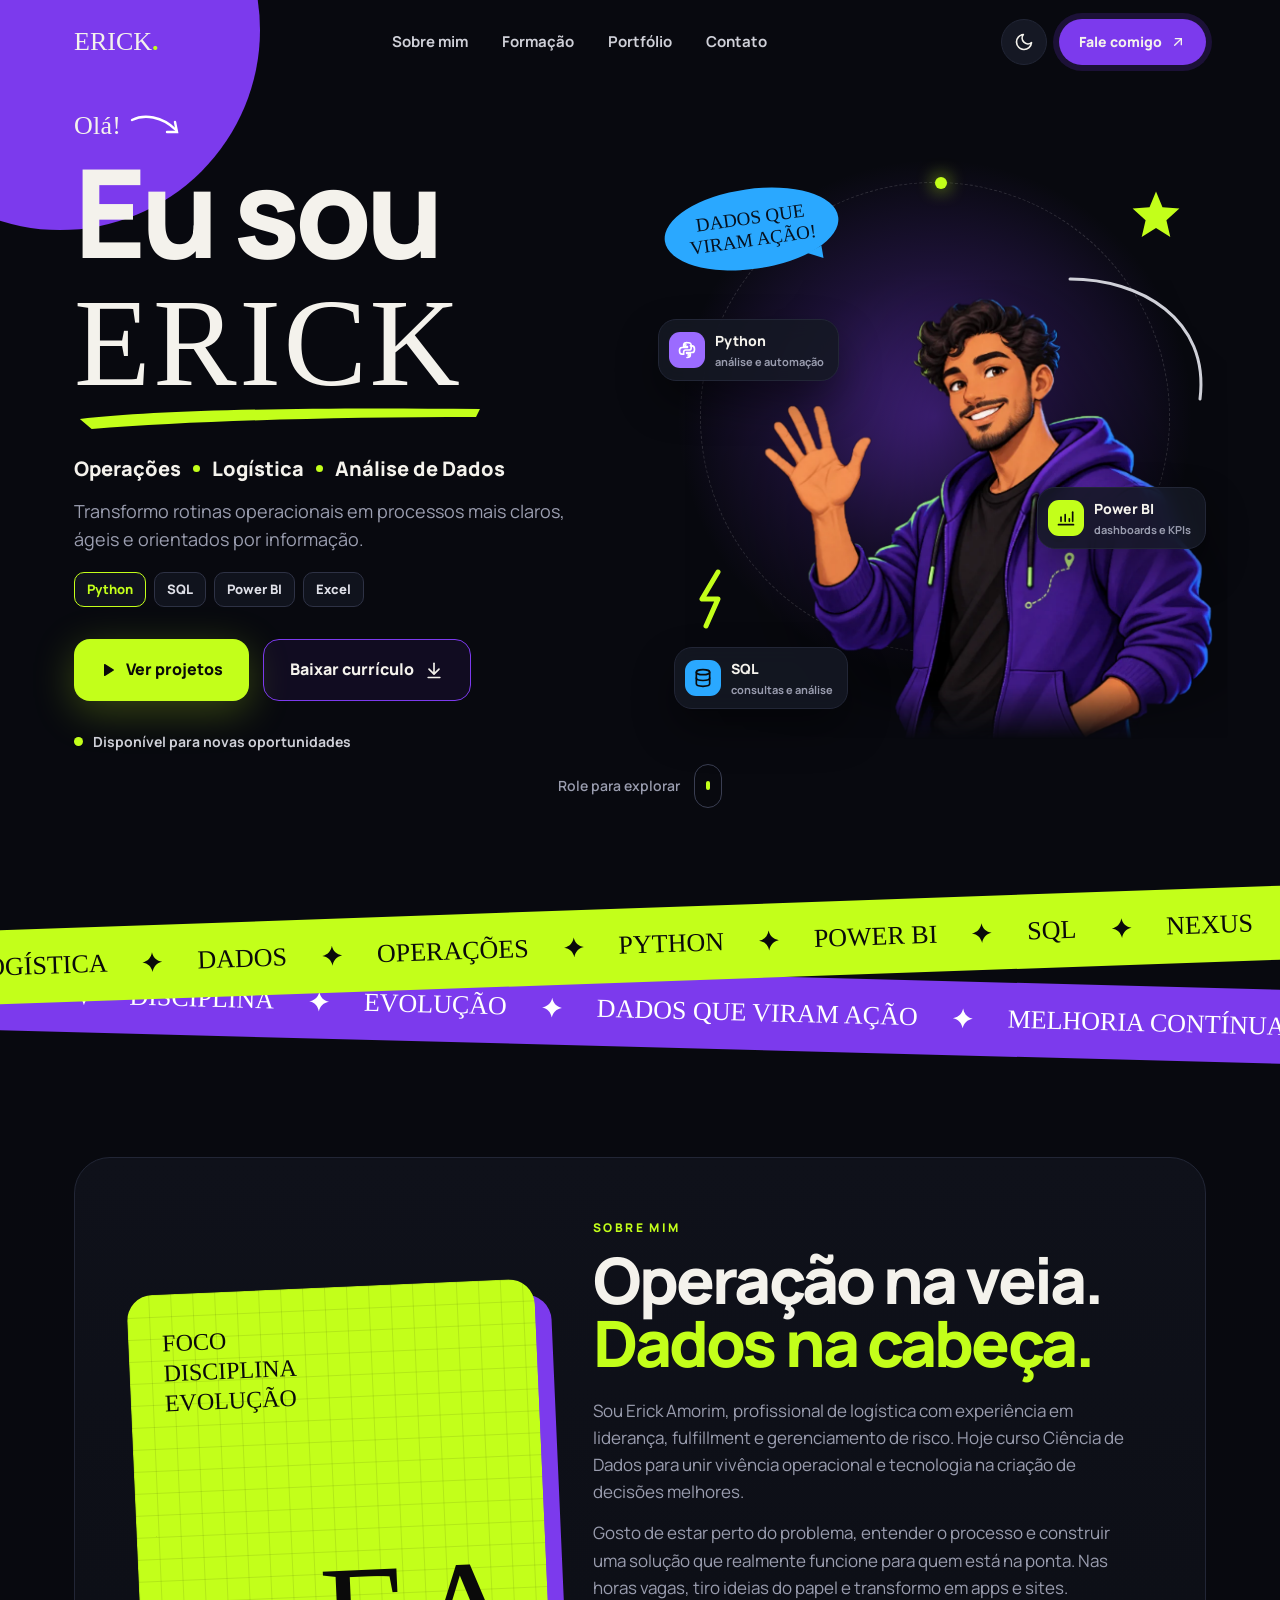
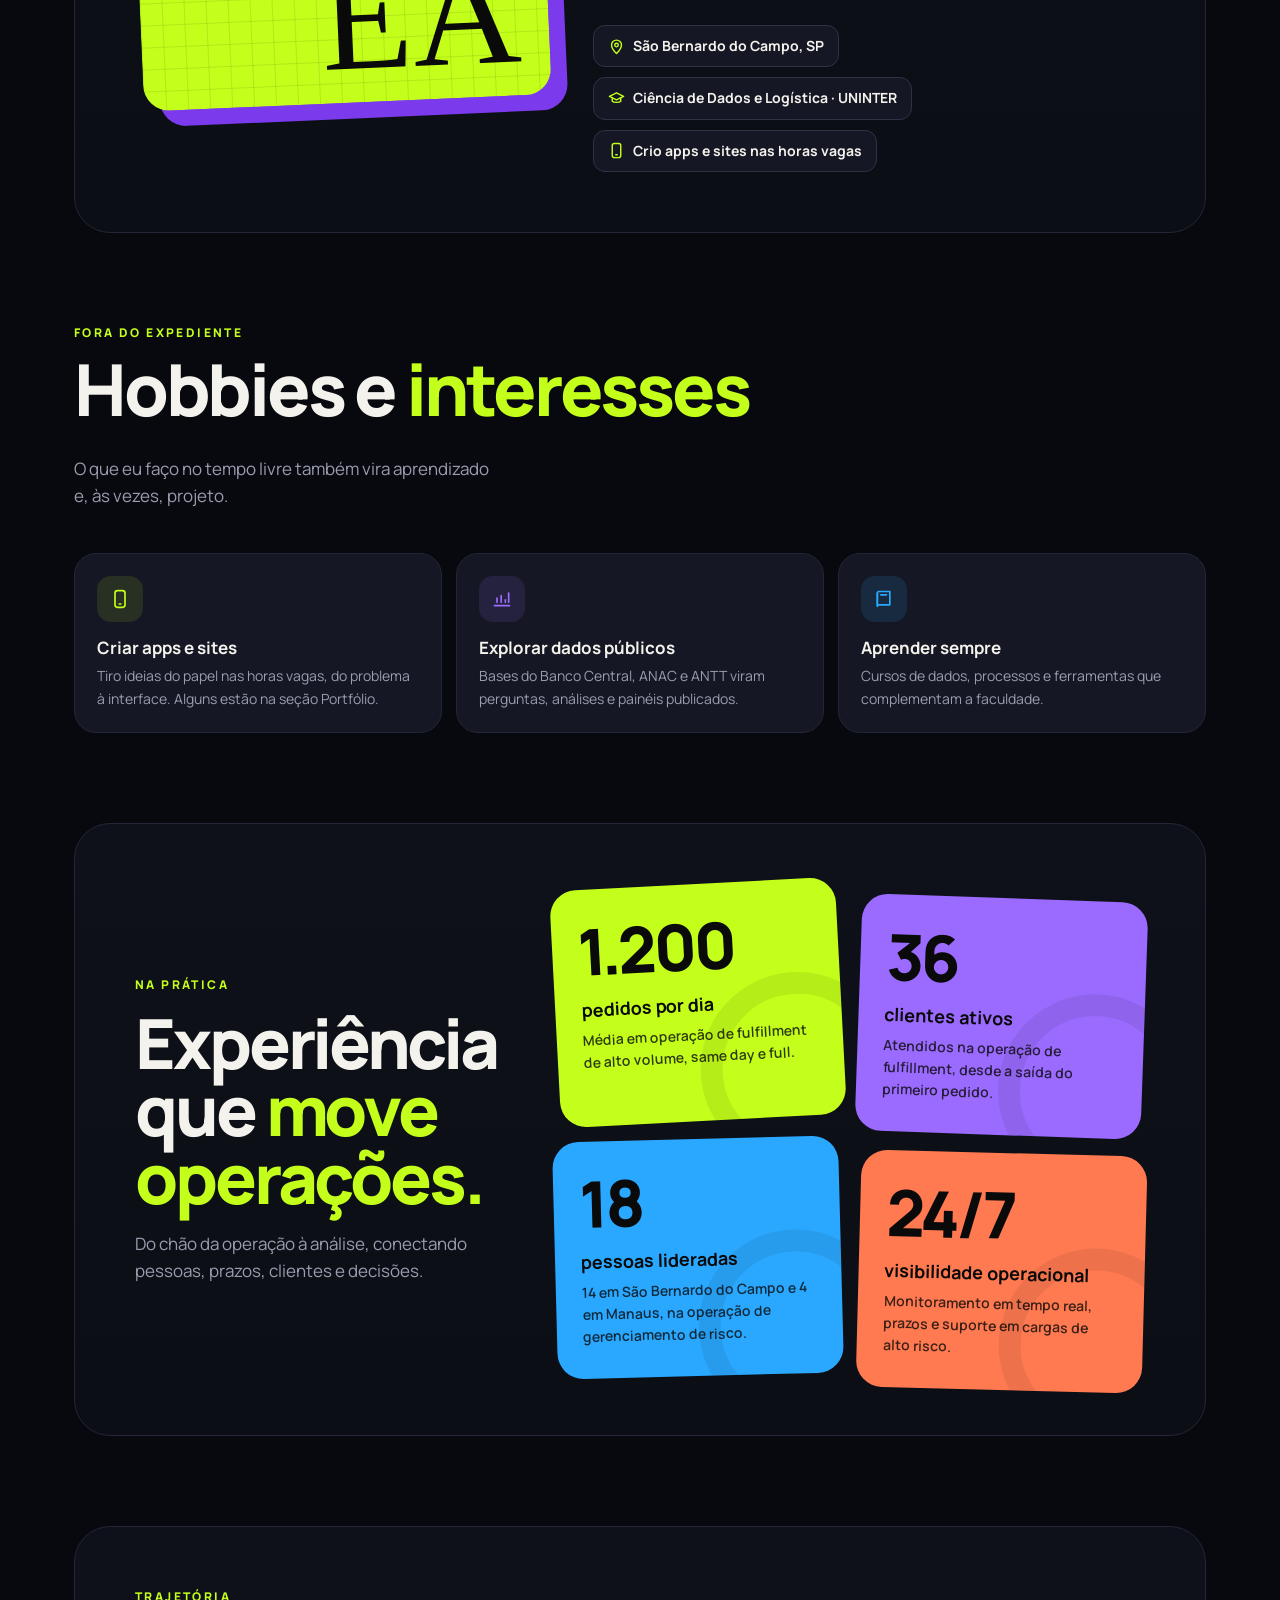
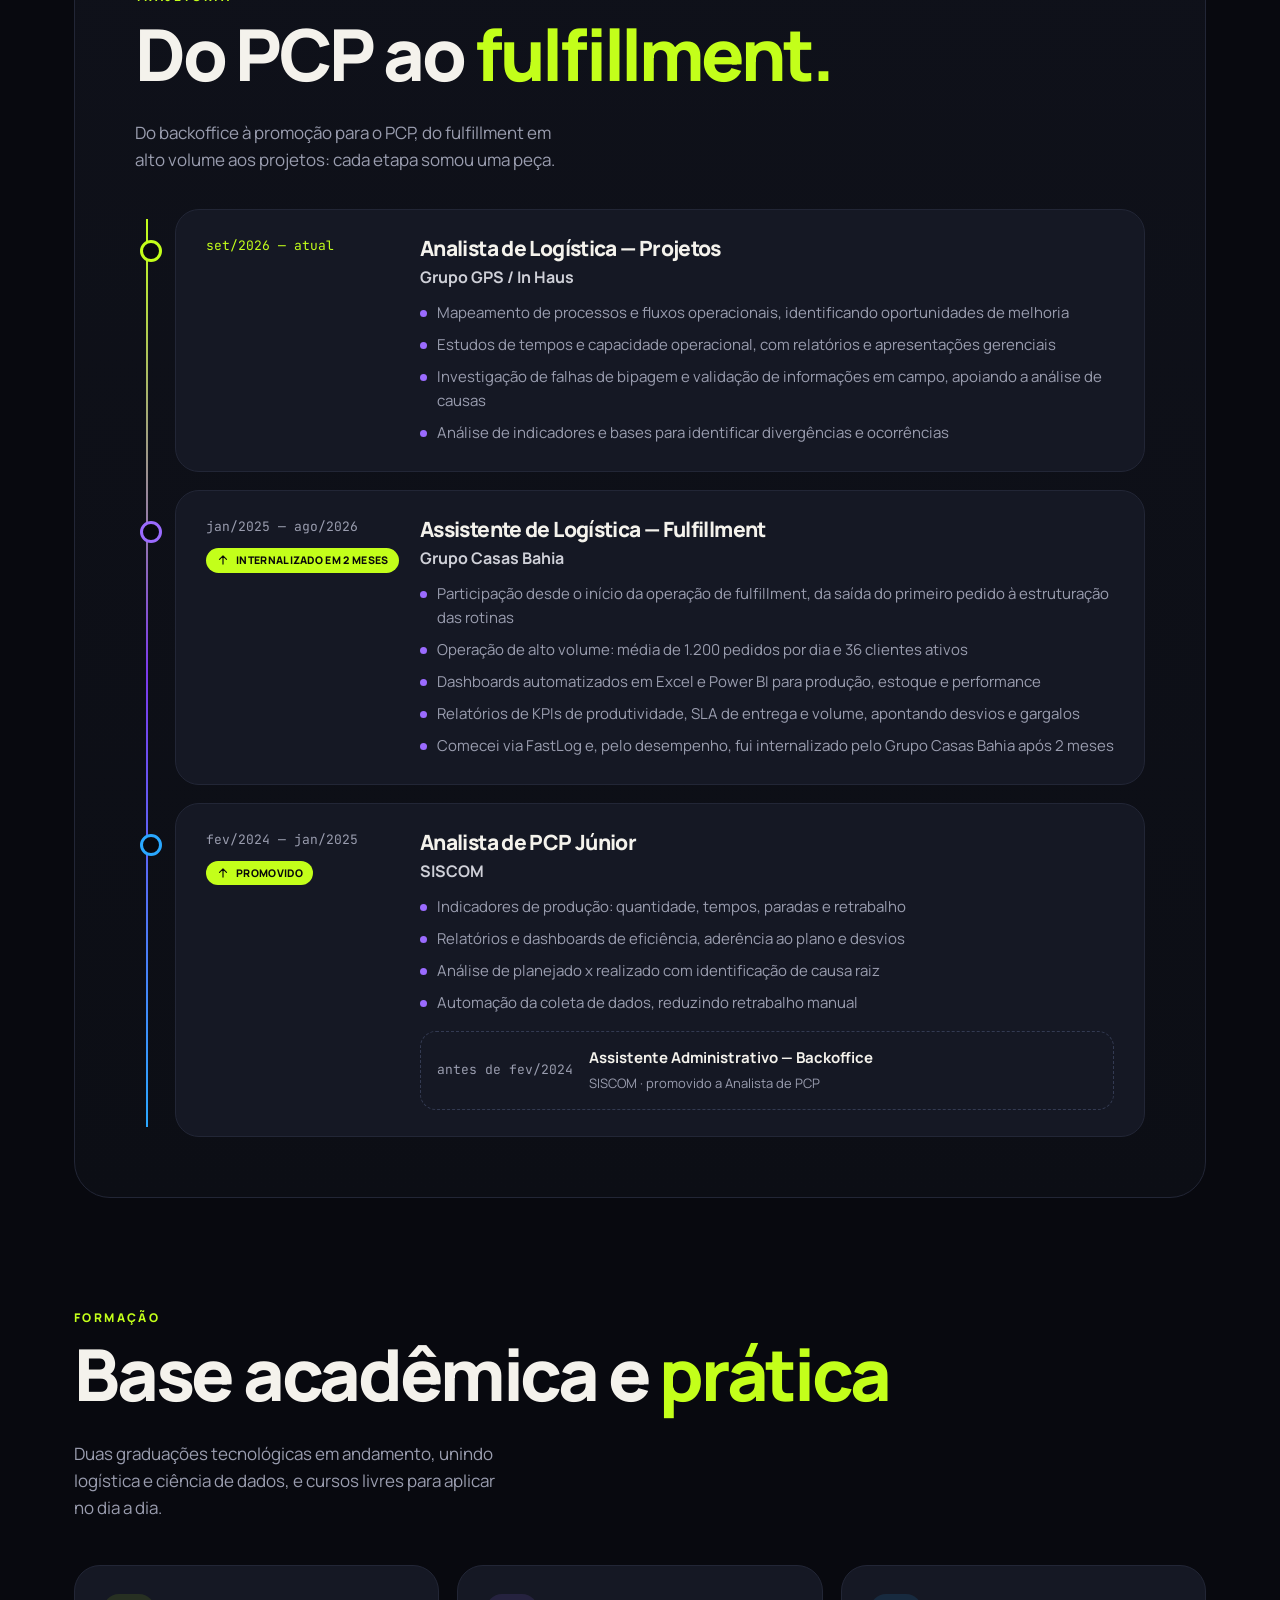
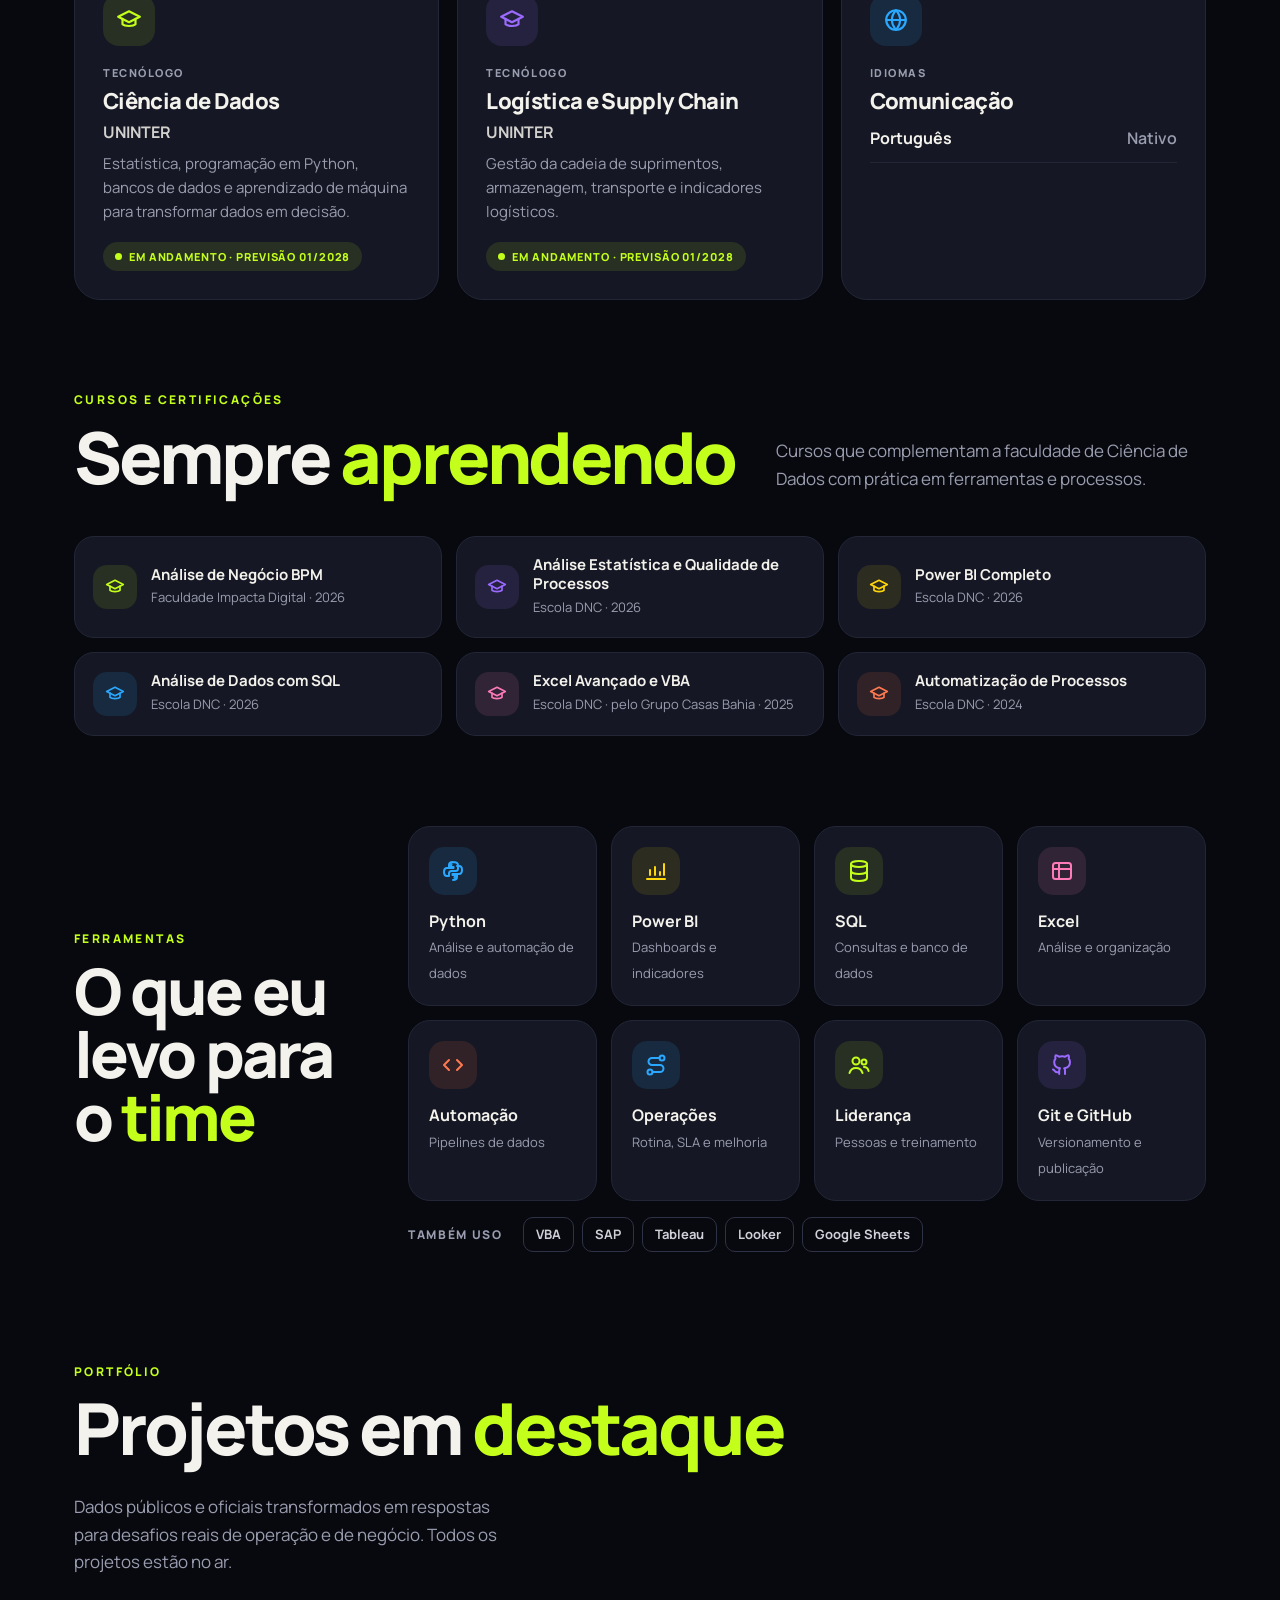
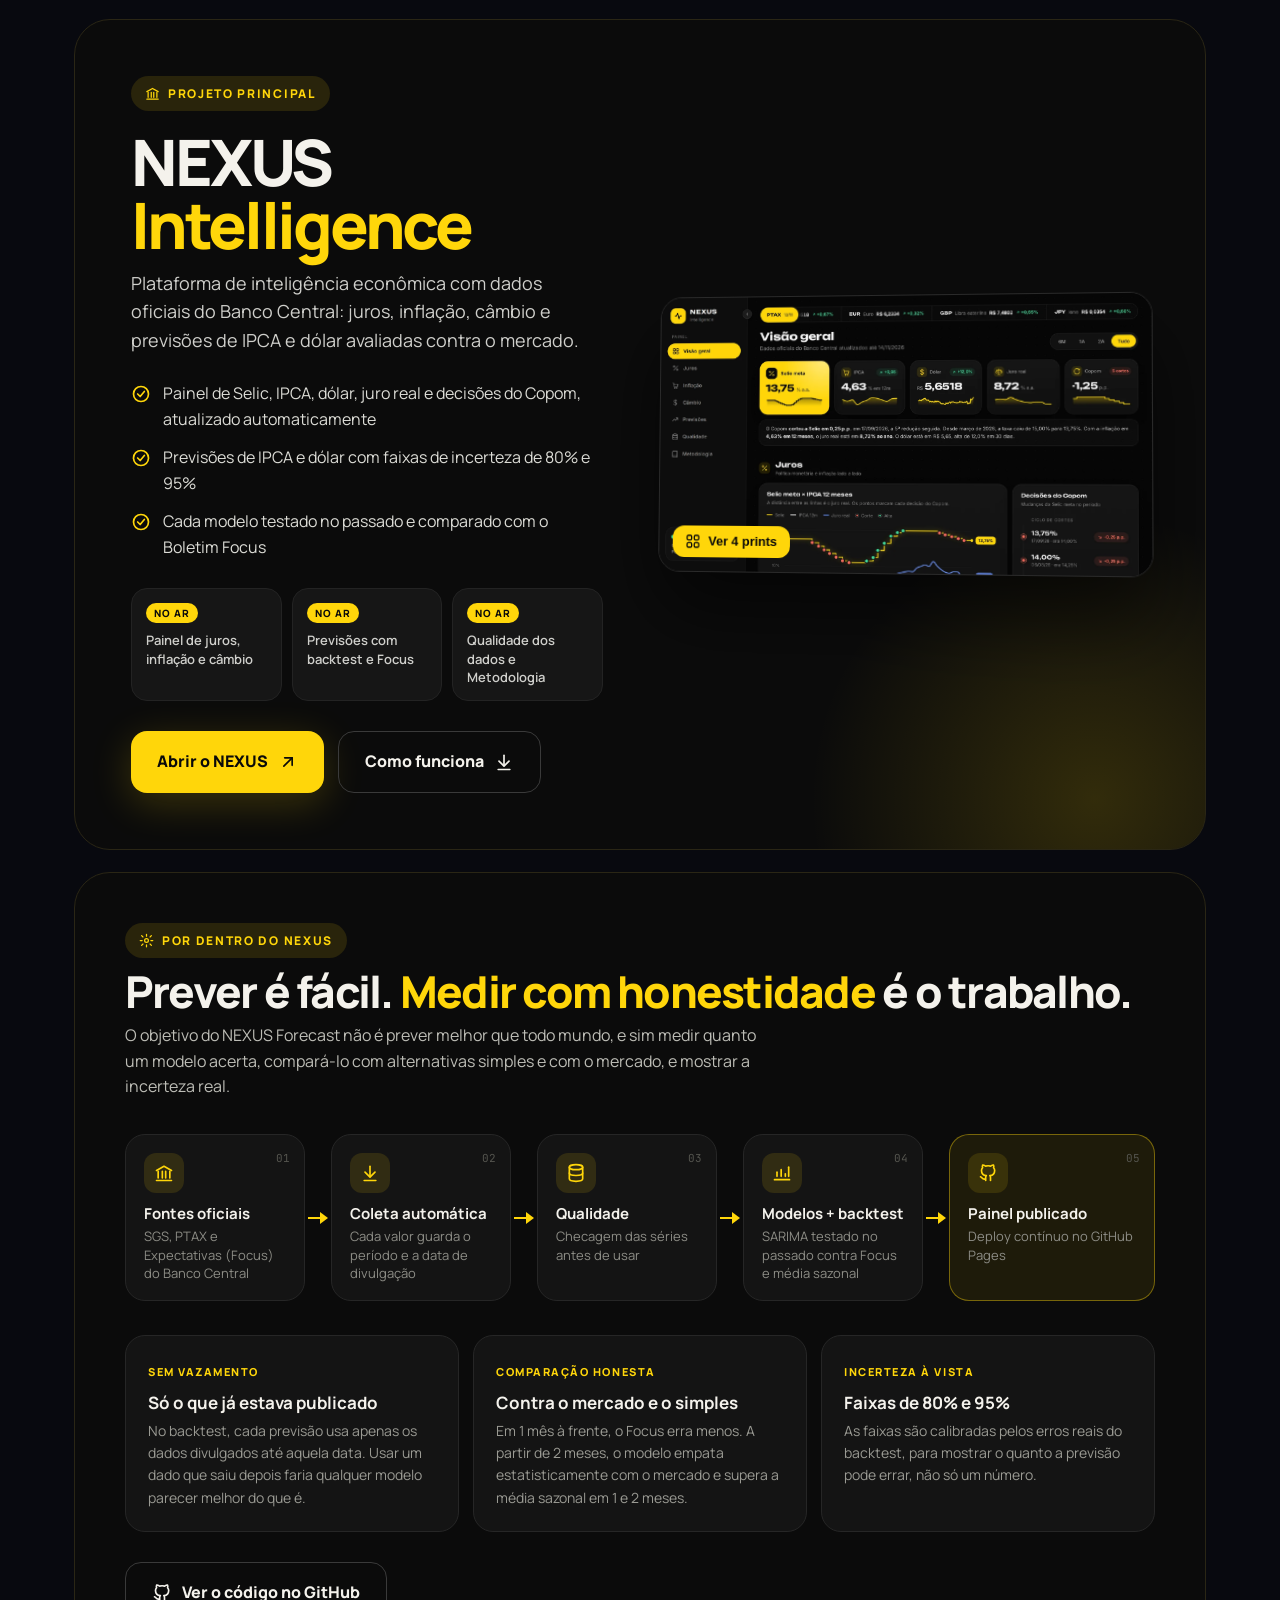
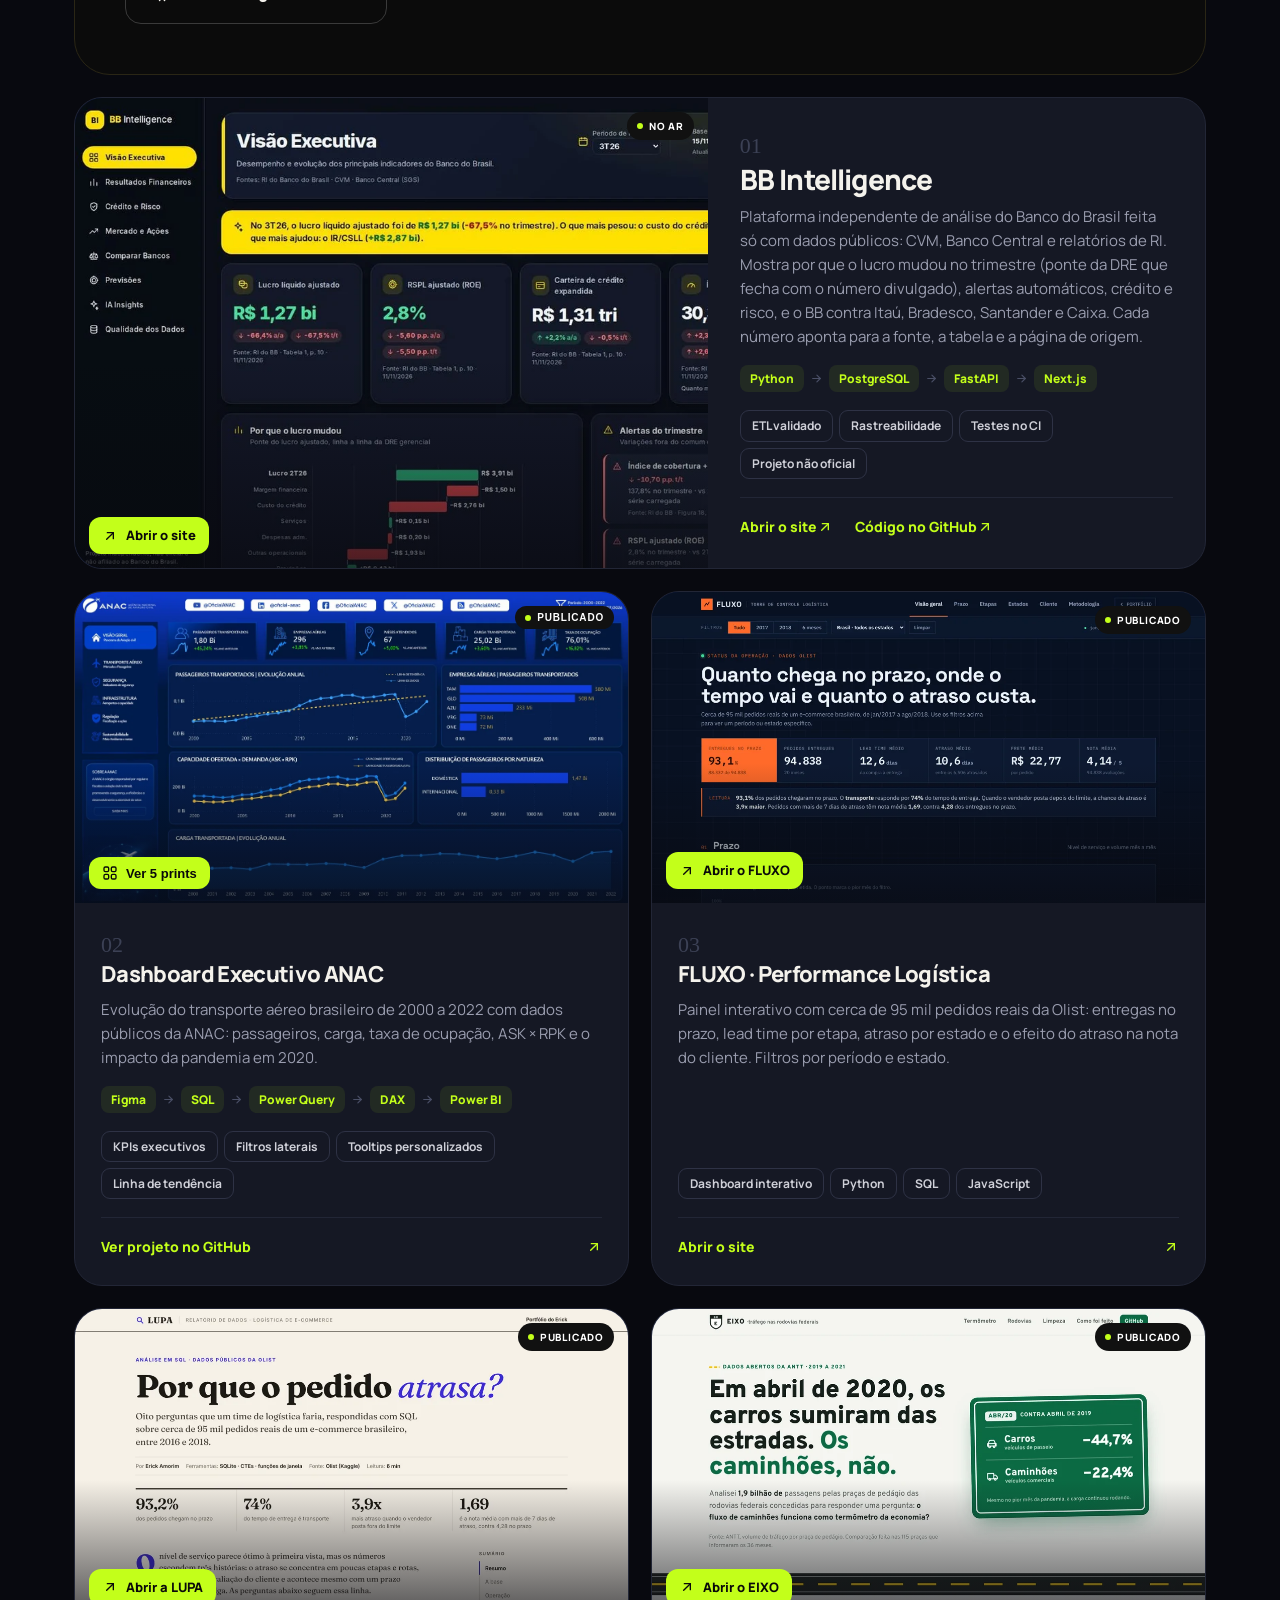
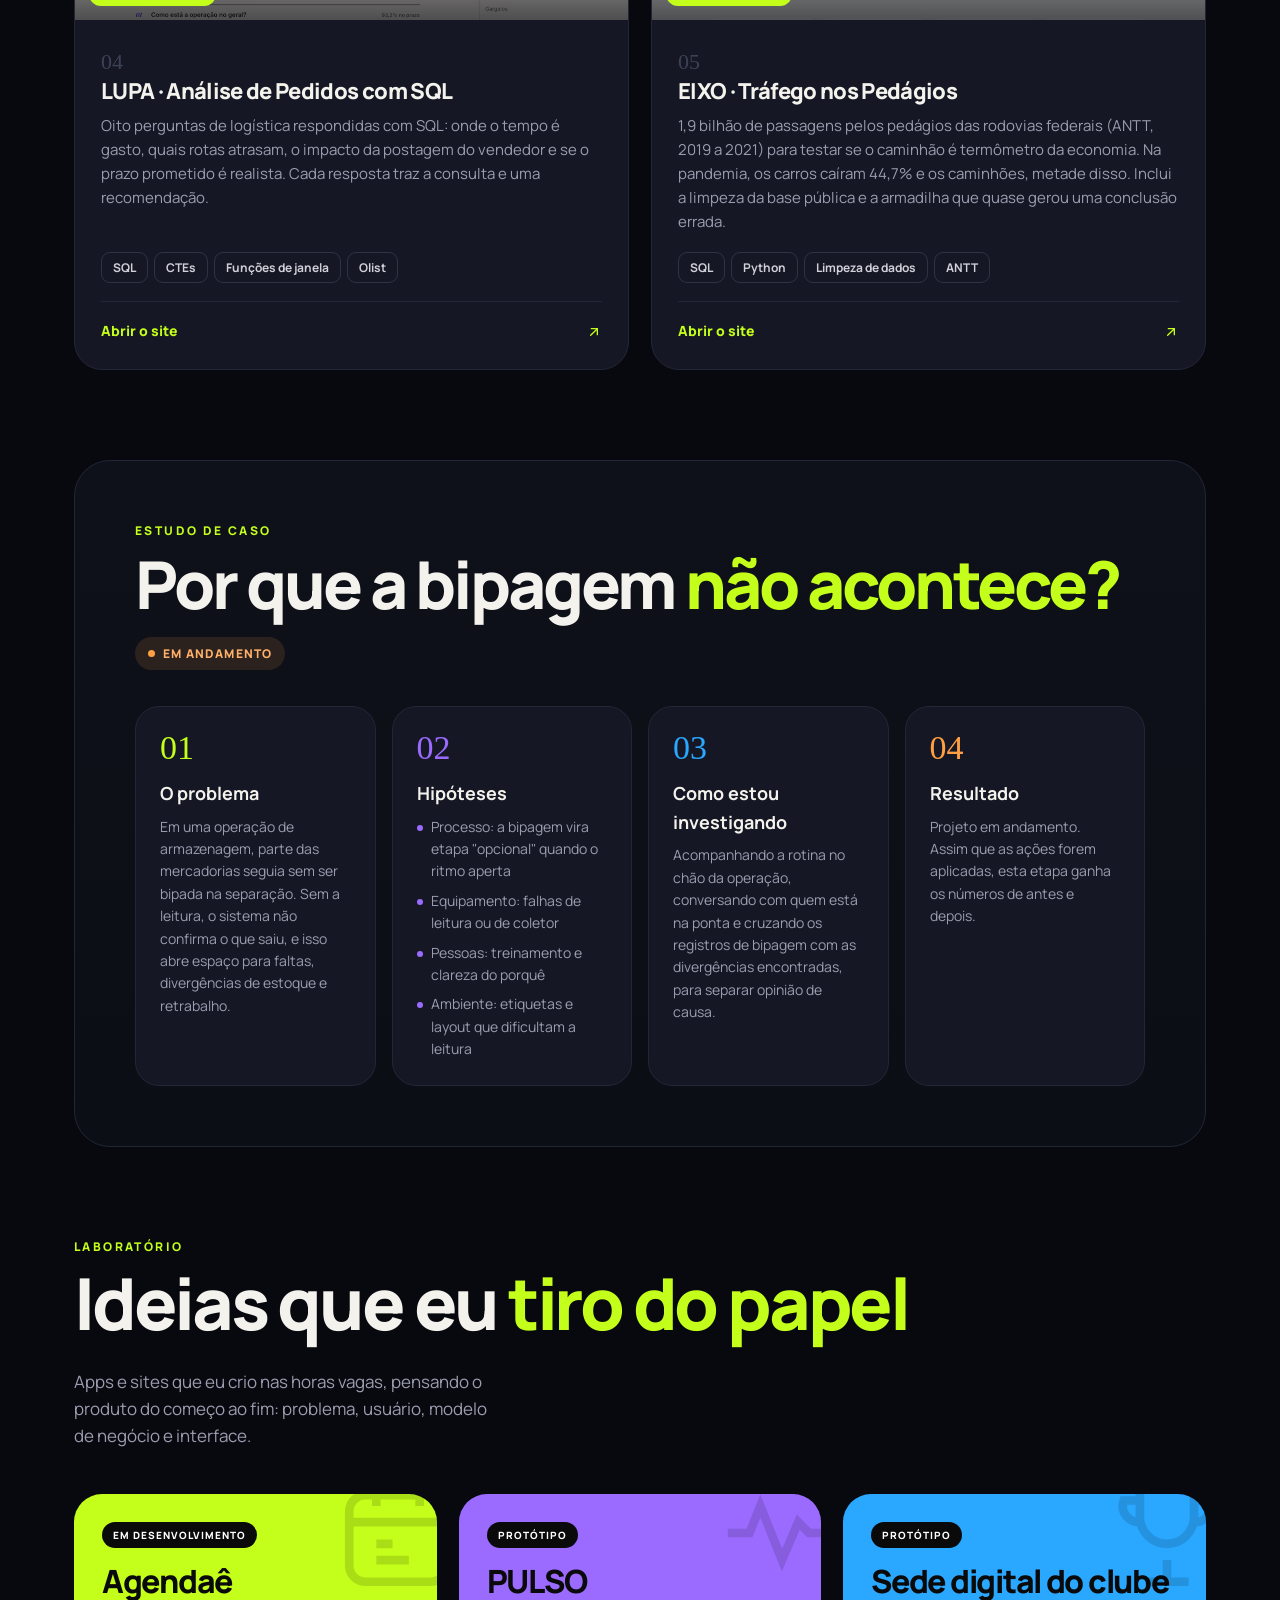
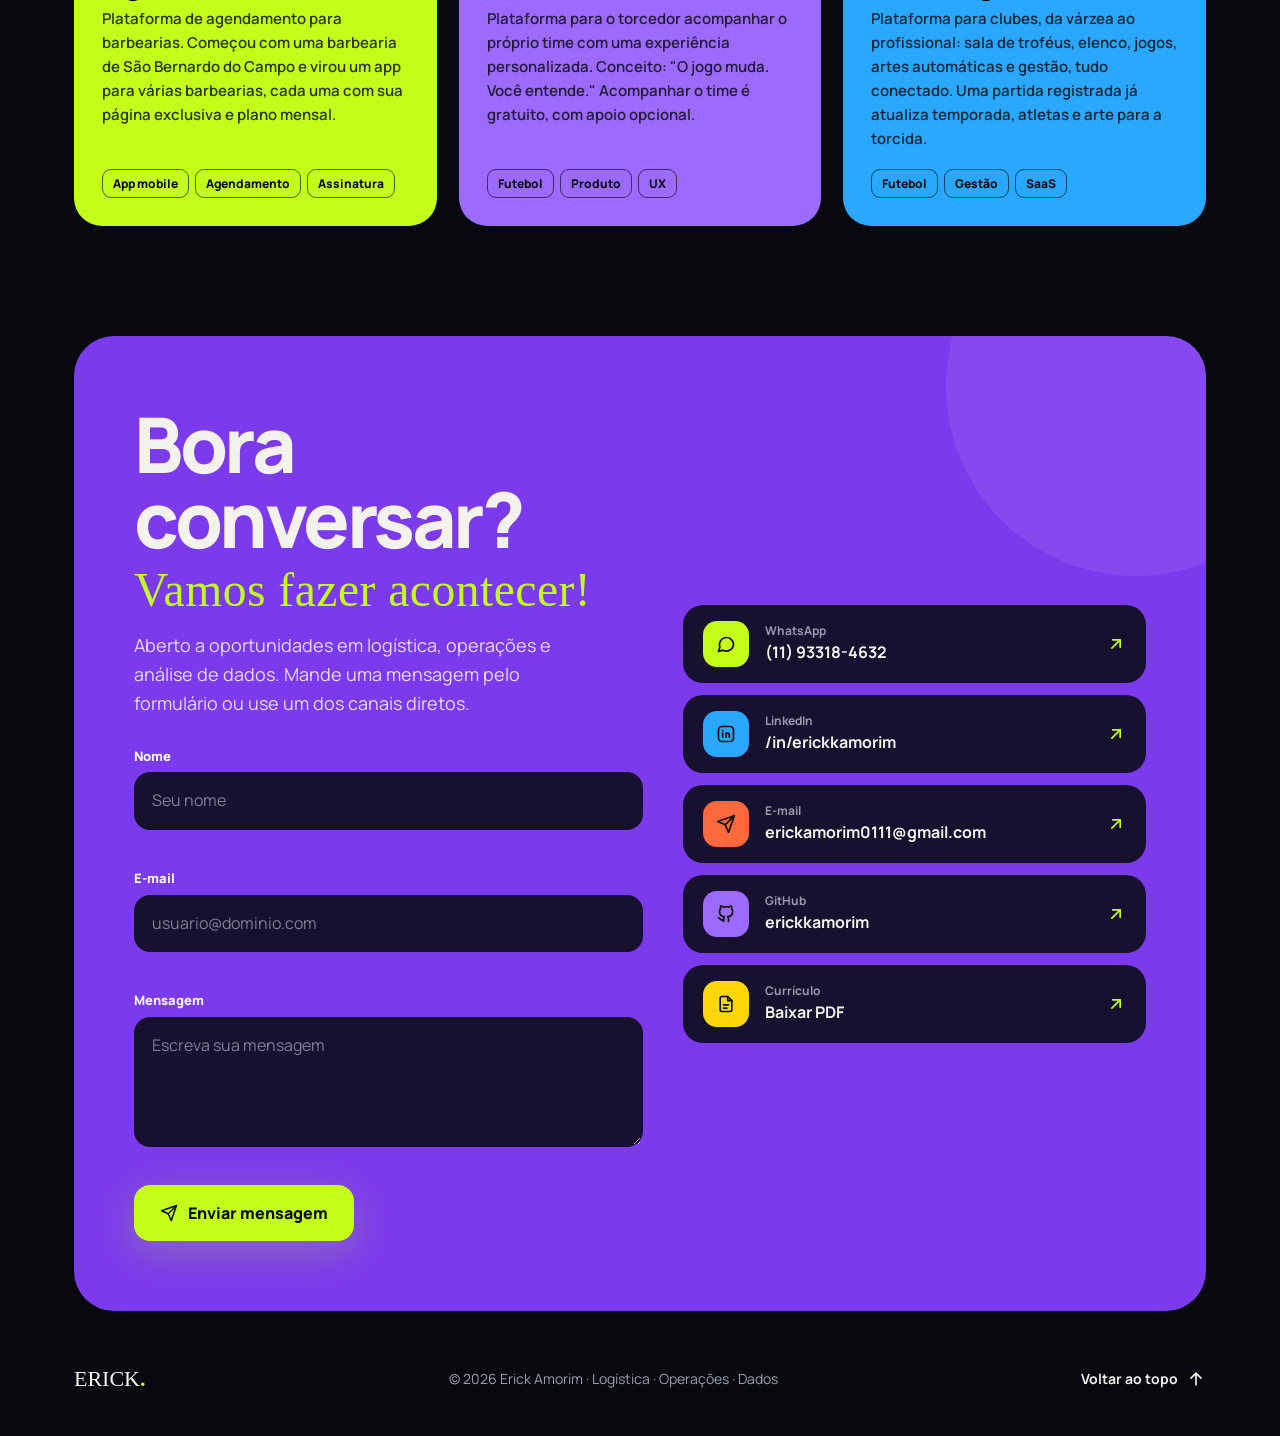
==== commit cf97bb64: "Portfólio no padrão da atividade de Fundamentos da Programação Web - Menu com as 4 seções: Sobre mim" ====
--- a/index.html
+++ b/index.html
@@ -13,392 +13,18 @@
 <meta property="og:image" content="https://erickkamorim.github.io/og-image.png">
 <meta property="og:url" content="https://erickkamorim.github.io/">
 <meta name="twitter:card" content="summary_large_image">
+<!-- Aplica o tema salvo antes de desenhar a página (evita "piscar" o tema escuro) -->
+<script>try{if(localStorage.getItem('tema')==='claro')document.documentElement.setAttribute('data-tema','claro')}catch(e){}</script>
+<!-- Fontes do Google: Manrope (texto), Permanent Marker (títulos manuscritos) e JetBrains Mono (datas) -->
 <link rel="preconnect" href="https://fonts.googleapis.com">
 <link rel="preconnect" href="https://fonts.gstatic.com" crossorigin>
 <link href="https://fonts.googleapis.com/css2?family=Manrope:wght@400;500;600;700;800&family=Permanent+Marker&family=JetBrains+Mono:wght@500&display=swap" rel="stylesheet">
-<style>
-:root{
-  --bg:#08090f; --s1:#0f111a; --s2:#151824; --line:#222636;
-  --tx:#f4f2ec; --mut:#9a9daf; --lime:#c3ff1a; --pur:#7c3aed; --pur2:#9b6bff; --blue:#2aa8ff; --nx:#ffd60a;
-  --r:28px;
-}
-*{box-sizing:border-box;margin:0;padding:0}
-html{scroll-behavior:smooth}
-html,body{overflow-x:hidden}
-body{background:var(--bg);color:var(--tx);font-family:Manrope,system-ui,sans-serif;line-height:1.6;-webkit-font-smoothing:antialiased}
-a{color:inherit;text-decoration:none}
-.wrap{max-width:1180px;margin:0 auto;padding:0 24px}
-h1,h2,h3{font-weight:800;letter-spacing:-.045em;line-height:.98}
-.mk{font-family:"Permanent Marker",cursive;font-weight:400;letter-spacing:.01em}
-.lime{color:var(--lime)}
-.eyebrow{font-size:12px;font-weight:800;letter-spacing:.2em;text-transform:uppercase;color:var(--lime)}
-svg.i{width:20px;height:20px;stroke:currentColor;fill:none;stroke-width:2;stroke-linecap:round;stroke-linejoin:round;flex:none}
-
-/* blob + nav */
-.blob{position:absolute;left:-140px;top:-170px;width:400px;height:400px;border-radius:50%;background:var(--pur);z-index:0}
-.top{position:sticky;top:0;z-index:40;transition:background .3s,backdrop-filter .3s,border-color .3s;border-bottom:1px solid transparent}
-.top.sc{background:rgba(8,9,15,.78);backdrop-filter:blur(14px);-webkit-backdrop-filter:blur(14px);border-color:var(--line)}
-.top .wrap{display:flex;align-items:center;justify-content:space-between;height:84px;position:relative;z-index:2}
-.logo{font-family:"Permanent Marker";font-size:26px}
-.logo b{color:var(--lime)}
-.links{display:flex;gap:6px}
-.links a{font-weight:700;font-size:15px;color:#cfd0d8;padding:8px 14px;position:relative}
-.links a:after{content:"";position:absolute;left:14px;right:14px;bottom:0;height:3px;border-radius:3px;background:var(--lime);transform:scaleX(0);transition:transform .25s}
-.links a.on,.links a:hover{color:#fff}
-.links a.on:after{transform:scaleX(1)}
-.talk{display:inline-flex;align-items:center;gap:8px;background:var(--pur);font-weight:800;font-size:14px;padding:12px 20px;border-radius:99px;box-shadow:0 0 0 6px rgba(124,58,237,.18);transition:.2s}
-.talk:hover{background:var(--pur2)}
-
-/* hero */
-.hero{position:relative;padding:30px 0 60px}
-.hero .wrap{display:grid;grid-template-columns:1.05fr 1fr;gap:20px;align-items:center;position:relative;z-index:2}
-.ola{display:flex;align-items:center;gap:8px;font-size:26px}
-.ola svg{width:60px;height:28px;stroke:#fff;fill:none;stroke-width:2.4;stroke-linecap:round}
-.hero h1{font-size:clamp(64px,9.6vw,132px);margin-top:4px}
-.hero h1 .name{display:block;font-family:"Permanent Marker";font-weight:400;letter-spacing:.02em;font-size:1.02em;line-height:1.05;margin-top:6px;position:relative;width:max-content}
-.hero h1 .name{padding-bottom:22px}
-.uline{position:absolute;left:0;bottom:0;width:106%;height:26px}
-.uline path{fill:var(--lime)}
-.roles{display:flex;align-items:center;gap:12px;font-weight:800;font-size:20px;margin:22px 0 12px}
-.roles i{width:7px;height:7px;border-radius:50%;background:var(--lime)}
-.lead{color:var(--mut);font-size:18px;max-width:500px}
-.stack{display:flex;flex-wrap:wrap;gap:8px;margin-top:18px}
-.stack span{font-size:13px;font-weight:800;padding:6px 12px;border-radius:10px;border:1px solid #2e3245;background:rgba(21,24,36,.7);color:#dfe0e8}
-.stack span:first-child{border-color:var(--lime);color:var(--lime)}
-.btns{display:flex;flex-wrap:wrap;gap:14px;margin-top:32px}
-.btn{display:inline-flex;align-items:center;gap:10px;font-weight:800;font-size:16px;padding:17px 26px;border-radius:16px;transition:transform .2s,box-shadow .2s,background .2s}
-.btn.pri{background:var(--lime);color:#0a0a0a;box-shadow:0 10px 40px rgba(195,255,26,.25)}
-.btn.pri:hover{transform:translateY(-3px);box-shadow:0 16px 50px rgba(195,255,26,.35)}
-.btn.out{border:1.5px solid var(--pur);background:rgba(124,58,237,.08)}
-.btn.out:hover{background:rgba(124,58,237,.2)}
-.avail{display:inline-flex;align-items:center;gap:10px;margin-top:30px;font-size:14px;font-weight:700;color:#cfd0d8}
-.dot{width:9px;height:9px;border-radius:50%;background:var(--lime);box-shadow:0 0 0 0 rgba(195,255,26,.6);animation:ping 2s infinite}
-@keyframes ping{70%{box-shadow:0 0 0 10px rgba(195,255,26,0)}100%{box-shadow:0 0 0 0 rgba(195,255,26,0)}}
-
-.art{position:relative;height:620px}
-.glow{position:absolute;left:50%;top:48%;width:520px;height:520px;transform:translate(-50%,-50%);border-radius:50%;background:radial-gradient(circle,rgba(124,58,237,.55) 0%,rgba(124,58,237,.18) 40%,transparent 70%)}
-.orbit{position:absolute;left:50%;top:48%;width:470px;height:470px;transform:translate(-50%,-50%);border-radius:50%;border:1.5px dashed rgba(255,255,255,.14);animation:spin 60s linear infinite}
-.orbit:after{content:"";position:absolute;top:-6px;left:50%;width:12px;height:12px;border-radius:50%;background:var(--lime);box-shadow:0 0 18px var(--lime)}
-@keyframes spin{to{transform:translate(-50%,-50%) rotate(360deg)}}
-.char{position:absolute;bottom:0;left:50%;transform:translateX(-46%);width:min(560px,100%);filter:drop-shadow(0 30px 60px rgba(0,0,0,.5));-webkit-mask-image:linear-gradient(#000 88%,transparent);mask-image:linear-gradient(#000 88%,transparent)}
-.bubble{position:absolute;left:0;top:70px;z-index:3;background:var(--blue);color:#06111f;font-family:"Permanent Marker";font-size:19px;line-height:1.15;text-align:center;padding:18px 24px;border-radius:50%/50%;transform:rotate(-8deg);animation:bob 4s ease-in-out infinite}
-.bubble:after{content:"";position:absolute;right:16px;bottom:-12px;border:12px solid transparent;border-top-color:var(--blue);border-right-width:4px;transform:rotate(-20deg)}
-.deco{position:absolute;z-index:3}
-.star{right:24px;top:70px;width:52px;animation:bob 5s ease-in-out infinite .6s}
-.star path{fill:var(--lime)}
-.bolt{left:30px;bottom:110px;width:40px}
-.bolt path{fill:none;stroke:var(--lime);stroke-width:5;stroke-linejoin:round;stroke-linecap:round}
-.swoosh{right:-10px;top:150px;width:150px}
-.swoosh path{fill:none;stroke:#cfd0d8;stroke-width:3;stroke-linecap:round}
-.chip{position:absolute;z-index:3;display:flex;align-items:center;gap:10px;background:rgba(21,24,36,.88);backdrop-filter:blur(10px);-webkit-backdrop-filter:blur(10px);border:1px solid var(--line);border-radius:18px;padding:10px 14px 10px 10px;font-weight:800;font-size:14px;box-shadow:0 20px 40px rgba(0,0,0,.4)}
-.chip .ic{width:36px;height:36px;border-radius:11px;display:grid;place-items:center;color:#0a0a0a}
-.chip small{display:block;font-size:11px;color:var(--mut);font-weight:700}
-.c1{right:0;bottom:190px;animation:bob 4.5s ease-in-out infinite .3s}
-.c3{left:-6px;top:200px;animation:bob 5s ease-in-out infinite .5s}
-.c2{left:10px;bottom:30px;animation:bob 5.5s ease-in-out infinite 1s}
-@keyframes bob{50%{translate:0 -10px}}
-.scroll{display:flex;align-items:center;justify-content:center;gap:14px;color:var(--mut);font-size:14px;font-weight:600;padding:10px 0 0}
-.scroll span{width:28px;height:44px;border:1.5px solid #3a3e52;border-radius:14px;display:grid;place-items:center}
-.scroll span:after{content:"";width:4px;height:9px;border-radius:3px;background:var(--lime);animation:wheel 1.8s infinite}
-@keyframes wheel{50%{transform:translateY(8px);opacity:.3}}
-
-/* marquee */
-.band{background:var(--lime);color:#0a0a0a;transform:rotate(-2deg);margin:40px -30px 0;padding:16px 0;overflow:hidden;position:relative;z-index:3}
-.band.b2{background:var(--pur);color:#fff;transform:rotate(1.5deg);margin-top:-8px;z-index:2}
-.track{display:flex;gap:34px;width:max-content;animation:mq 30s linear infinite;font-family:"Permanent Marker";font-size:26px;align-items:center;white-space:nowrap}
-.b2 .track{animation-direction:reverse;animation-duration:36s}
-.track svg{width:22px;height:22px;fill:currentColor}
-@keyframes mq{to{transform:translateX(-50%)}}
-
-/* panels */
-section{padding:110px 0 0}
-.panel{background:linear-gradient(180deg,var(--s1),#0c0e15);border:1px solid var(--line);border-radius:36px;padding:60px}
-.sh{display:flex;justify-content:space-between;align-items:end;gap:30px;margin-bottom:44px;flex-wrap:wrap}
-.sh h2{font-size:clamp(42px,5.6vw,72px);margin-top:12px}
-.sh p{color:var(--mut);max-width:430px;font-size:17px}
-
-/* stats */
-.exp-grid{display:grid;grid-template-columns:.9fr 1.4fr;gap:40px;align-items:center}
-.stats{display:grid;grid-template-columns:repeat(2,1fr);gap:18px}
-.stat{border-radius:26px;padding:30px 26px;color:#0a0a0a;position:relative;overflow:hidden;min-height:220px;transition:transform .3s}
-.stat:nth-child(1){background:var(--lime);transform:rotate(-3deg)}
-.stat:nth-child(2){background:var(--pur2);transform:rotate(2deg) translateY(14px)}
-.stat:nth-child(3){background:var(--blue);transform:rotate(-1.5deg)}
-.stat:nth-child(4){background:#ff7a50;transform:rotate(1.5deg) translateY(14px)}
-.stat:hover{transform:rotate(0) translateY(-6px)}
-.stat .n{font-size:64px;font-weight:800;letter-spacing:-.05em;line-height:1}
-.stat .n sup{font-size:.45em;vertical-align:super}
-.stat b{display:block;font-size:18px;margin:16px 0 8px;line-height:1.2}
-.stat p{font-size:14px;font-weight:600;opacity:.8}
-.stat:after{content:"";position:absolute;right:-50px;bottom:-50px;width:150px;height:150px;border-radius:50%;border:22px solid rgba(0,0,0,.07)}
-
-/* NEXUS */
-.nexus{position:relative;border-radius:36px;padding:56px;overflow:hidden;background:#0b0b0b;border:1px solid #2a2615;display:grid;grid-template-columns:1fr 1.05fr;gap:50px;align-items:center}
-.nexus:before{content:"";position:absolute;inset:auto -200px -260px auto;width:620px;height:620px;border-radius:50%;background:radial-gradient(circle,rgba(255,214,10,.16),transparent 65%)}
-.nexus>*{position:relative}
-.ntag{display:inline-flex;align-items:center;gap:8px;background:rgba(255,214,10,.12);color:var(--nx);font-weight:800;font-size:12px;letter-spacing:.14em;text-transform:uppercase;padding:8px 14px;border-radius:99px}
-.nexus h3{font-size:clamp(42px,5vw,66px);margin:20px 0 12px}
-.nexus h3 span{color:var(--nx)}
-.nexus .sub{color:#cfcfcb;font-size:18px;margin-bottom:26px;max-width:520px}
-.feats{list-style:none;display:grid;gap:13px;margin-bottom:28px}
-.feats li{display:flex;gap:12px;color:#dcdcd6}
-.feats svg{color:var(--nx);margin-top:3px}
-.road{display:grid;grid-template-columns:repeat(3,1fr);gap:10px;margin-bottom:30px}
-.road div{background:#161616;border:1px solid #232323;border-radius:16px;padding:14px;font-size:13px;font-weight:600;color:#cfcfcb;line-height:1.4}
-.road b{display:inline-block;font-size:10px;font-weight:800;letter-spacing:.1em;text-transform:uppercase;padding:3px 8px;border-radius:99px;background:#262626;color:#bbb;margin-bottom:8px}
-.road .live b{background:var(--nx);color:#0a0a0a}
-.nexus .btn.pri{background:var(--nx);box-shadow:0 10px 40px rgba(255,214,10,.2)}
-.nexus .btn.out{border-color:#3a3a3a;background:transparent}
-.nexus .btn.out:hover{border-color:var(--nx);color:var(--nx)}
-.nshot{position:relative;display:block;padding:0;border:1px solid #2a2a2a;border-radius:22px;overflow:hidden;cursor:zoom-in;background:#050505;box-shadow:0 40px 80px rgba(0,0,0,.6);transform:perspective(1200px) rotateY(-6deg) rotateX(2deg);transition:transform .5s}
-.nshot:hover{transform:none}
-.nshot img{display:block;width:100%;height:auto}
-.nshot .zoom{position:absolute;left:14px;bottom:14px;display:flex;align-items:center;gap:8px;background:var(--nx);color:#0a0a0a;font-weight:800;font-size:13px;padding:8px 13px;border-radius:12px}
-.nshot .zoom svg{width:16px;height:16px}
-.screen{background:#050505;border:1px solid #262626;border-radius:26px;padding:22px;box-shadow:0 40px 80px rgba(0,0,0,.6);transform:perspective(1200px) rotateY(-8deg) rotateX(3deg);transition:transform .5s}
-.screen:hover{transform:none}
-.sc-top{display:flex;justify-content:space-between;align-items:center;margin-bottom:18px}
-.sc-top .t{font-weight:800;letter-spacing:-.02em}
-.sc-top .t b{color:var(--nx)}
-.seg{display:flex;background:#141414;border-radius:99px;padding:4px}
-.seg span{font-size:11px;font-weight:800;padding:6px 12px;border-radius:99px;color:#7d7d78}
-.seg span.on{background:var(--nx);color:#0a0a0a}
-.kp{display:grid;grid-template-columns:repeat(3,1fr);gap:10px;margin-bottom:12px}
-.kp div{background:#121212;border-radius:16px;padding:14px;font-size:11px;font-weight:800;color:#7d7d78}
-.kp i{display:block;height:8px;width:60%;border-radius:6px;background:#262626;margin-top:12px}
-.kp div:first-child i{background:var(--nx);width:44%}
-.cht{background:#121212;border-radius:16px;padding:14px;font-size:11px;font-weight:800;color:#7d7d78}
-.cht svg{display:block;width:100%;height:170px;margin-top:6px}
-.cht .ln{stroke-dasharray:600;stroke-dashoffset:600;transition:stroke-dashoffset 2.2s ease}
-.screen.in .ln{stroke-dashoffset:0}
-.note{font-size:11px;color:#55554f;text-align:center;margin-top:12px}
-
-/* projects */
-.grid{display:grid;grid-template-columns:repeat(2,1fr);gap:22px;margin-top:22px}
-.links-proj{display:flex;flex-wrap:wrap;gap:6px 22px}
-@media (min-width:901px){
-  .proj.largo{grid-column:1/-1;flex-direction:row}
-  .proj.largo .ph.shot{width:56%;flex:none;aspect-ratio:auto;min-height:380px}
-  .proj.largo .pb{padding:30px 32px}
-  .proj.largo .pb h3{font-size:28px}
-}
-.proj{background:var(--s2);border:1px solid var(--line);border-radius:28px;overflow:hidden;display:flex;flex-direction:column;transition:transform .3s,border-color .3s}
-.proj:hover{transform:translateY(-8px);border-color:#3a3f55}
-.ph{height:190px;position:relative;display:grid;place-items:center;overflow:hidden}
-.ph .lab{position:absolute;left:16px;top:16px;font-family:"Permanent Marker";font-size:13px;border:2px solid #0a0a0a;padding:2px 8px;transform:rotate(-4deg);color:#0a0a0a}
-.ph .st{position:absolute;right:14px;top:14px;display:flex;align-items:center;gap:6px;background:#111;color:#fff;font-size:10px;font-weight:800;letter-spacing:.08em;text-transform:uppercase;padding:6px 10px;border-radius:99px}
-.ph .st i{width:6px;height:6px;border-radius:50%;background:#777}
-.ph .st.ok i{background:var(--lime)}
-.ph svg.ill{width:78%;height:auto;transition:transform .5s}
-.proj:hover .ph svg.ill{transform:scale(1.06) rotate(-2deg)}
-.pb{padding:24px 26px 26px;display:flex;flex-direction:column;flex:1}
-.pb .num{float:right;font-family:"Permanent Marker";color:#3c4155;font-size:22px}
-.pb h3{font-size:22px;letter-spacing:-.03em;line-height:1.15;margin-bottom:10px}
-.pb p{color:var(--mut);font-size:15px;flex:1}
-.tags{display:flex;flex-wrap:wrap;gap:6px;margin:18px 0;padding-bottom:18px;border-bottom:1px solid var(--line)}
-.tags span{font-size:12px;font-weight:700;padding:5px 11px;border-radius:9px;border:1px solid #2e3245;color:#cfd0d8}
-.go{display:flex;justify-content:space-between;align-items:center;font-weight:800;font-size:14px;color:var(--lime)}
-.go.off{color:#6d7086;font-weight:700;justify-content:flex-start;gap:8px}
-
-/* nexus deep dive */
-.deep{margin-top:22px;background:#0b0b0b;border:1px solid #2a2615;border-radius:36px;padding:50px}
-.deep h3{font-size:clamp(30px,3.6vw,44px);letter-spacing:-.04em;margin:12px 0 10px}
-.deep h3 span{color:var(--nx)}
-.deep .intro{color:#bdbdb6;max-width:640px;margin-bottom:34px}
-.flow{display:grid;grid-template-columns:repeat(5,1fr);gap:0;align-items:stretch;margin-bottom:34px}
-.fstep{position:relative;background:#141414;border:1px solid #262626;border-radius:20px;padding:18px;margin-right:26px}
-.fstep:last-child{margin-right:0;background:rgba(255,214,10,.08);border-color:rgba(255,214,10,.4)}
-.fstep:not(:last-child):after{content:"";position:absolute;right:-22px;top:50%;width:18px;height:2px;background:var(--nx)}
-.fstep:not(:last-child):before{content:"";position:absolute;right:-24px;top:calc(50% - 5px);border:6px solid transparent;border-left:8px solid var(--nx);border-right:0}
-.fstep .ic{width:40px;height:40px;border-radius:12px;background:rgba(255,214,10,.12);color:var(--nx);display:grid;place-items:center;margin-bottom:12px}
-.fstep b{display:block;font-size:15px;line-height:1.25}
-.fstep span{display:block;font-size:13px;color:#8d8d86;margin-top:4px;line-height:1.4}
-.fstep .n{position:absolute;right:14px;top:12px;font-family:"JetBrains Mono",monospace;font-size:11px;color:#55554f}
-.dec{display:grid;grid-template-columns:repeat(3,1fr);gap:14px}
-.dc{background:#141414;border:1px solid #262626;border-radius:20px;padding:22px}
-.dc small{font-size:11px;font-weight:800;letter-spacing:.14em;text-transform:uppercase;color:var(--nx)}
-.dc b{display:block;font-size:17px;margin:8px 0 6px;line-height:1.3}
-.dc p{color:#9a9a93;font-size:14px}
-.wip{display:grid;gap:22px}
-.mini{background:var(--s2);border:1px solid var(--line);border-radius:24px;padding:22px;display:flex;gap:18px;align-items:flex-start}
-.mini .ic{width:52px;height:52px;border-radius:16px;display:grid;place-items:center;flex:none;color:#0a0a0a}
-.mini .ic svg{width:24px;height:24px}
-.mini h3{font-size:18px;letter-spacing:-.02em;line-height:1.2;margin-bottom:6px}
-.mini p{color:var(--mut);font-size:14px}
-.mini .tg{display:inline-flex;align-items:center;gap:6px;font-size:10px;font-weight:800;letter-spacing:.1em;text-transform:uppercase;color:#bbb;background:#1f2333;border-radius:99px;padding:4px 10px;margin-bottom:10px}
-.mini .tg i{width:6px;height:6px;border-radius:50%;background:#ff9f43}
-.pgrid{display:grid;grid-template-columns:1.15fr 1fr;gap:22px;margin-top:22px}
-.wip-h{font-size:12px;font-weight:800;letter-spacing:.2em;text-transform:uppercase;color:var(--mut);margin-bottom:-6px}
-
-.ph.shot{display:block;width:100%;height:auto;aspect-ratio:16/9;padding:0;border:0;cursor:zoom-in;background:#0a1a4a;position:relative;overflow:hidden}
-.ph.shot img{width:100%;height:100%;object-fit:cover;object-position:top left;transition:transform .6s}
-.proj:hover .ph.shot img{transform:scale(1.04)}
-.ph.shot:after{content:"";position:absolute;inset:0;background:linear-gradient(180deg,transparent 55%,rgba(8,9,15,.7))}
-.ph .zoom{position:absolute;left:14px;bottom:14px;z-index:2;display:flex;align-items:center;gap:8px;background:var(--lime);color:#0a0a0a;font-weight:800;font-size:13px;padding:8px 13px;border-radius:12px}
-.ph .zoom svg{width:16px;height:16px}
-.ph.shot .st{z-index:2}
-.proc{display:flex;flex-wrap:wrap;align-items:center;gap:6px;margin-top:16px}
-.proc span{font-size:12px;font-weight:800;color:var(--lime);background:rgba(195,255,26,.08);padding:4px 10px;border-radius:8px}
-.proc svg{width:13px;height:13px;color:#4a4f66;transform:rotate(45deg)}
-/* lightbox */
-.lb{position:fixed;inset:0;z-index:100;background:rgba(5,6,10,.92);backdrop-filter:blur(8px);-webkit-backdrop-filter:blur(8px);display:none;flex-direction:column;align-items:center;justify-content:center;padding:24px}
-.lb.on{display:flex}
-.lb figure{max-width:1200px;width:100%;text-align:center}
-.lb img{max-width:100%;max-height:74vh;object-fit:contain;border-radius:16px;border:1px solid var(--line);box-shadow:0 30px 80px rgba(0,0,0,.6)}
-.lb figcaption{margin-top:16px;font-weight:700;color:#dfe0e8}
-.lb figcaption small{display:block;color:var(--mut);font-weight:600;margin-top:4px}
-.lb .x,.lb .nv{position:absolute;width:48px;height:48px;border-radius:50%;border:1px solid var(--line);background:var(--s2);color:#fff;display:grid;place-items:center;cursor:pointer}
-.lb .x{top:20px;right:20px}
-.lb .nv.p{left:20px;top:50%}.lb .nv.n{right:20px;top:50%}
-.lb .nv.p svg{transform:rotate(-135deg)}.lb .nv.n svg{transform:rotate(45deg)}
-.lb .dots{display:flex;gap:8px;margin-top:14px}
-.lb .dots i{width:8px;height:8px;border-radius:50%;background:#3a3f55}
-.lb .dots i.on{background:var(--lime);width:22px;border-radius:6px}
-@media (max-width:700px){.lb .nv{top:auto;bottom:20px}.lb .nv.p{left:calc(50% - 60px)}.lb .nv.n{right:calc(50% - 60px)}}
-/* case */
-.case-head{display:flex;justify-content:space-between;gap:20px;flex-wrap:wrap;align-items:end;margin-bottom:36px}
-.status{display:inline-flex;align-items:center;gap:8px;font-size:12px;font-weight:800;letter-spacing:.1em;text-transform:uppercase;background:rgba(255,159,67,.12);color:#ffb169;padding:7px 13px;border-radius:99px}
-.status i{width:7px;height:7px;border-radius:50%;background:#ff9f43;animation:ping2 2s infinite}
-@keyframes ping2{50%{opacity:.3}}
-.steps{display:grid;grid-template-columns:repeat(4,1fr);gap:16px;counter-reset:st}
-.step{background:var(--s2);border:1px solid var(--line);border-radius:24px;padding:24px;position:relative}
-.step .k{font-family:"Permanent Marker";font-size:34px;line-height:1;margin-bottom:14px}
-.step:nth-child(1) .k{color:var(--lime)} .step:nth-child(2) .k{color:var(--pur2)} .step:nth-child(3) .k{color:var(--blue)} .step:nth-child(4) .k{color:#ff9f43}
-.step b{display:block;font-size:18px;margin-bottom:8px}
-.step p{color:var(--mut);font-size:14px}
-.step ul{list-style:none;display:grid;gap:7px;margin-top:4px}
-.step li{color:var(--mut);font-size:14px;display:flex;gap:8px}
-.step li:before{content:"";flex:none;width:6px;height:6px;border-radius:50%;background:var(--pur2);margin-top:9px}
-
-/* lab */
-.lab{display:grid;grid-template-columns:repeat(3,1fr);gap:22px}
-.lc{border-radius:28px;padding:28px;position:relative;overflow:hidden;color:#0a0a0a;min-height:330px;display:flex;flex-direction:column;transition:transform .3s}
-.lc:hover{transform:translateY(-6px) rotate(-.5deg)}
-.lc .tg{align-self:flex-start;font-size:10px;font-weight:800;letter-spacing:.1em;text-transform:uppercase;background:#0a0a0a;color:#fff;border-radius:99px;padding:5px 11px}
-.lc h3{font-size:32px;letter-spacing:-.04em;margin:18px 0 10px}
-.lc p{font-weight:600;font-size:15px;opacity:.82;flex:1}
-.lc .art2{position:absolute;right:-26px;top:-26px;width:130px;height:130px;opacity:.13}
-.lc .tags2{display:flex;flex-wrap:wrap;gap:6px;margin-top:18px;position:relative}
-.lc .tags2 span{font-size:12px;font-weight:800;border:1.5px solid rgba(0,0,0,.6);border-radius:9px;padding:4px 10px}
-
-/* timeline */
-.tl{position:relative;display:grid;gap:18px;padding-left:40px}
-.tl:before{content:"";position:absolute;left:11px;top:10px;bottom:10px;width:2px;background:linear-gradient(var(--lime),var(--pur),var(--blue))}
-.job{position:relative;background:var(--s2);border:1px solid var(--line);border-radius:24px;padding:26px 30px;display:grid;grid-template-columns:190px 1fr;gap:24px}
-.job:before{content:"";position:absolute;left:-36px;top:30px;width:16px;height:16px;border-radius:50%;background:var(--bg);border:3px solid var(--lime)}
-.job:nth-child(2):before{border-color:var(--pur2)} .job:nth-child(3):before{border-color:var(--blue)}
-.when{font-family:"JetBrains Mono",monospace;font-size:13px;color:var(--mut)}
-.job:first-child .when{color:var(--lime)}
-.job h3{font-size:21px;letter-spacing:-.03em;line-height:1.2}
-.co{font-weight:700;color:#cfd0d8;margin:4px 0 8px}
-.job p{color:var(--mut);font-size:15px}
-.promo{display:inline-flex;align-items:center;gap:6px;margin-top:10px;font-size:10.5px;font-weight:800;letter-spacing:.03em;white-space:nowrap;text-transform:uppercase;color:#0a0a0a;background:var(--lime);border-radius:99px;padding:4px 10px}
-.prev{display:flex;gap:16px;align-items:center;flex-wrap:wrap;margin-top:16px;padding:14px 16px;border:1px dashed #333a52;border-radius:16px}
-.prev b{display:block;font-size:15px}
-.prev span{font-size:13px;color:var(--mut)}
-.jl{list-style:none;display:grid;gap:8px;margin-top:10px}
-.jl li{display:flex;gap:10px;color:var(--mut);font-size:15px}
-.jl li:before{content:"";flex:none;width:7px;height:7px;border-radius:50%;background:var(--pur2);margin-top:9px}
-
-/* tools */
-.tools-grid{display:grid;grid-template-columns:.7fr 1.9fr;gap:40px;align-items:center}
-.tools{display:grid;grid-template-columns:repeat(4,1fr);gap:14px}
-@media (max-width:1000px){.tools{grid-template-columns:repeat(2,1fr)}}
-.tool{background:var(--s2);border:1px solid var(--line);border-radius:22px;padding:20px;transition:transform .25s,border-color .25s}
-.tool:hover{transform:translateY(-4px);border-color:#3a3f55}
-.tool .ic{width:48px;height:48px;border-radius:15px;display:grid;place-items:center;margin-bottom:14px}
-.tool .ic svg{width:24px;height:24px}
-.tool b{display:block;font-size:16px}
-.tool span{color:var(--mut);font-size:13px}
-
-.also{display:flex;flex-wrap:wrap;align-items:center;gap:8px;margin-top:16px}
-.also span{font-size:13px;font-weight:700;padding:6px 12px;border-radius:10px;border:1px solid #2e3245;color:#cfd0d8}
-.also .al{border:0;padding-left:0;color:var(--mut);font-weight:800;font-size:12px;letter-spacing:.14em;text-transform:uppercase}
-.certs{display:grid;grid-template-columns:repeat(3,1fr);gap:14px}
-.cert{display:flex;gap:14px;align-items:center;background:var(--s2);border:1px solid var(--line);border-radius:20px;padding:18px}
-.cert .ic{width:44px;height:44px;border-radius:14px;display:grid;place-items:center;flex:none}
-.cert b{display:block;font-size:15px;line-height:1.3}
-.cert span{font-size:13px;color:var(--mut)}
-@media (max-width:1000px){.certs{grid-template-columns:1fr 1fr}}
-@media (max-width:700px){.certs{grid-template-columns:1fr}}
-/* about */
-.about{display:grid;grid-template-columns:.85fr 1.15fr;gap:50px;align-items:center}
-.ea{aspect-ratio:1/1.02;background-color:var(--lime);background-image:linear-gradient(rgba(0,0,0,.09) 1px,transparent 1px),linear-gradient(90deg,rgba(0,0,0,.09) 1px,transparent 1px);background-size:22px 22px;border-radius:26px;color:#0a0a0a;padding:34px;position:relative;transform:rotate(-2.5deg);box-shadow:16px 16px 0 var(--pur)}
-.ea .w{font-family:"Permanent Marker";font-size:24px;line-height:1.25}
-.ea .big{position:absolute;right:28px;bottom:10px;font-family:"Permanent Marker";font-size:150px;line-height:1}
-.about h2{font-size:clamp(40px,5vw,64px);margin:12px 0 22px}
-.about p{color:var(--mut);font-size:17px;margin-bottom:14px}
-.pills{display:flex;flex-wrap:wrap;gap:10px;margin-top:24px}
-.pill{display:inline-flex;align-items:center;gap:8px;font-size:14px;font-weight:700;padding:9px 14px;border-radius:12px;border:1px solid #2e3245;background:var(--s2)}
-.pill svg{width:17px;height:17px;color:var(--lime)}
-
-/* contact */
-.cta{position:relative;overflow:hidden;background:var(--pur);border-radius:40px;padding:70px 60px;display:grid;grid-template-columns:1.1fr 1fr;gap:40px;align-items:center}
-.cta:before{content:"";position:absolute;right:-120px;top:-140px;width:380px;height:380px;border-radius:50%;background:rgba(255,255,255,.08)}
-.cta>*{position:relative}
-.cta h2{font-size:clamp(46px,6vw,82px)}
-.cta h2 .mk{color:var(--lime);display:block;font-size:.62em;margin-top:10px}
-.cta p{font-size:18px;color:#e6dcff;margin-top:18px;max-width:420px}
-.cl{display:grid;gap:12px;min-width:0}
-.ci b{word-break:break-word}
-.ci{display:flex;align-items:center;gap:16px;background:rgba(8,9,15,.85);border-radius:20px;padding:16px 20px;transition:transform .2s,background .2s}
-.ci:hover{transform:translateX(6px);background:#08090f}
-.ci .ic{width:46px;height:46px;border-radius:14px;display:grid;place-items:center;color:#0a0a0a}
-.ci small{display:block;color:var(--mut);font-size:12px;font-weight:700}
-.ci b{font-size:16px}
-.ci .arr{margin-left:auto;color:var(--lime)}
-footer{padding:50px 0 40px;display:flex;justify-content:space-between;align-items:center;flex-wrap:wrap;gap:16px;color:var(--mut);font-size:14px}
-footer .logo{color:var(--tx);font-size:22px}
-.up{display:inline-flex;align-items:center;gap:8px;font-weight:700;color:var(--tx)}
-
-.bg-lime{background:var(--lime)} .bg-pur{background:var(--pur2)} .bg-blue{background:var(--blue)} .bg-nx{background:var(--nx)} .bg-or{background:#ff6a3d}
-.c-lime{color:var(--lime);background:rgba(195,255,26,.1)} .c-pur{color:var(--pur2);background:rgba(155,107,255,.12)} .c-blue{color:var(--blue);background:rgba(42,168,255,.12)} .c-nx{color:var(--nx);background:rgba(255,214,10,.1)} .c-or{color:#ff7a50;background:rgba(255,106,61,.12)} .c-pk{color:#ff7ab8;background:rgba(255,122,184,.12)}
-
-/* mobile nav */
-.mnav{display:none}
-
-.rv{opacity:0;translate:0 30px;transition:opacity .8s ease,translate .8s cubic-bezier(.2,.8,.2,1)}
-.rv.in{opacity:1;translate:0 0}
-
-@media (max-width:1000px){
-  .flow{grid-template-columns:1fr}.fstep{margin:0 0 22px}.fstep:not(:last-child):after{right:auto;left:30px;top:auto;bottom:-20px;width:2px;height:16px}.fstep:not(:last-child):before{right:auto;left:25px;top:auto;bottom:-24px;border:6px solid transparent;border-top:8px solid var(--nx);border-bottom:0}
-  .dec,.lab,.pgrid{grid-template-columns:1fr}.steps{grid-template-columns:1fr 1fr}.deep{padding:32px}
-  .hero .wrap,.exp-grid,.nexus,.tools-grid,.about,.cta{grid-template-columns:minmax(0,1fr)}
-  .hero .wrap>*{min-width:0}
-  .grid{grid-template-columns:1fr 1fr}
-  .panel,.nexus{padding:36px}
-  .art{height:560px}
-  .job{grid-template-columns:1fr;gap:6px}
-  .screen{transform:none}
-  .nshot{transform:none}
-}
-@media (max-width:700px){
-  .links,.talk{display:none}
-  .grid,.stats,.road,.tools,.steps{grid-template-columns:1fr}
-  .deep{padding:26px;border-radius:28px}
-  .tools{grid-template-columns:1fr 1fr}
-  .stat{min-height:auto}
-  .stat:nth-child(2){transform:rotate(1.5deg)}
-  .panel,.nexus,.cta{padding:28px;border-radius:28px}
-  .art{height:460px}
-  .orbit{width:340px;height:340px}.glow{width:380px;height:380px}
-  .btn{padding:15px 20px;font-size:15px}
-  .c1{right:4px}
-  .bubble{font-size:15px;padding:14px 18px;top:40px}
-  .c1{bottom:150px}
-  .ea .big{font-size:110px}
-  body{padding-bottom:96px}
-  .mnav{display:flex;position:fixed;left:50%;bottom:16px;transform:translateX(-50%);z-index:60;background:rgba(21,24,36,.92);backdrop-filter:blur(14px);-webkit-backdrop-filter:blur(14px);border:1px solid var(--line);border-radius:99px;padding:6px;gap:2px;box-shadow:0 20px 40px rgba(0,0,0,.5)}
-  .mnav a{display:flex;align-items:center;gap:6px;padding:11px 13px;border-radius:99px;color:var(--mut);font-weight:800;font-size:13px}
-  .mnav a span{display:none}
-  .mnav a.on{background:var(--lime);color:#0a0a0a}
-  .mnav a.on span{display:inline}
-}
-@media (prefers-reduced-motion:reduce){*{animation:none!important}.rv{opacity:1;translate:none;transition:none}html{scroll-behavior:auto}}
-</style>
+<!-- Folha de estilo do site (CSS puro, sem frameworks) -->
+<link rel="stylesheet" href="css/style.css">
 </head>
 <body>
 
+<!-- Biblioteca de ícones em SVG: cada <symbol> é reaproveitado com <use href="#nome"> -->
 <svg width="0" height="0" style="position:absolute" aria-hidden="true">
   <symbol id="arrow" viewBox="0 0 24 24"><path d="M7 17L17 7"/><path d="M8 7h9v9"/></symbol>
   <symbol id="down" viewBox="0 0 24 24"><path d="M12 4v12"/><path d="M6 11l6 6 6-6"/><path d="M5 21h14"/></symbol>
@@ -426,24 +52,38 @@
   <symbol id="py" viewBox="0 0 24 24"><path d="M12 3c-4 0-4 1.8-4 3v2h4.5v1H6c-2 0-3 1.5-3 4s1 4 3 4h2v-2.5c0-1.4 1.1-2.5 2.5-2.5h4c1.4 0 2.5-1.1 2.5-2.5V6c0-1.6-1.6-3-5.5-3z"/><path d="M12 21c4 0 4-1.8 4-3v-2h-4.5v-1H18c2 0 3-1.5 3-4s-1-4-3-4h-2"/><circle cx="10" cy="5.6" r=".6" fill="currentColor"/><circle cx="14" cy="18.4" r=".6" fill="currentColor"/></symbol>
   <symbol id="up" viewBox="0 0 24 24"><path d="M12 19V5M6 11l6-6 6 6"/></symbol>
   <symbol id="sp" viewBox="0 0 40 40"><path d="M20 2c2 10 8 16 18 18-10 2-16 8-18 18-2-10-8-16-18-18C12 18 18 12 20 2z"/></symbol>
+  <!-- ícones novos: tema, idiomas e hobbies -->
+  <symbol id="sun" viewBox="0 0 24 24"><circle cx="12" cy="12" r="4"/><path d="M12 2v2M12 20v2M4.9 4.9l1.4 1.4M17.7 17.7l1.4 1.4M2 12h2M20 12h2M4.9 19.1l1.4-1.4M17.7 6.3l1.4-1.4"/></symbol>
+  <symbol id="moon" viewBox="0 0 24 24"><path d="M21 12.8A9 9 0 1 1 11.2 3a7 7 0 0 0 9.8 9.8z"/></symbol>
+  <symbol id="globe" viewBox="0 0 24 24"><circle cx="12" cy="12" r="9"/><path d="M3 12h18M12 3c2.5 2.7 3.8 5.7 3.8 9s-1.3 6.3-3.8 9c-2.5-2.7-3.8-5.7-3.8-9S9.5 5.7 12 3z"/></symbol>
+  <symbol id="book" viewBox="0 0 24 24"><path d="M4 5a2 2 0 0 1 2-2h13v16H6a2 2 0 0 0-2 2z"/><path d="M4 19V5M8 7h7"/></symbol>
 </svg>
 
+<!-- Círculo roxo decorativo no canto superior -->
 <div class="blob" aria-hidden="true"></div>
 
+<!-- Cabeçalho fixo com o menu principal (visível em todas as seções) -->
 <header class="top" id="top">
   <div class="wrap">
-    <a href="#inicio" class="logo">ERICK<b>.</b></a>
-    <nav class="links">
-      <a href="#inicio" class="on">Início</a>
-      <a href="#projetos">Projetos</a>
-      <a href="#trajetoria">Trajetória</a>
-      <a href="#sobre">Sobre</a>
+    <a href="#inicio" class="logo" aria-label="Voltar ao início">ERICK<b>.</b></a>
+    <nav class="links" aria-label="Menu principal">
+      <a href="#sobre">Sobre mim</a>
+      <a href="#formacao">Formação</a>
+      <a href="#portfolio">Portfólio</a>
       <a href="#contato">Contato</a>
     </nav>
-    <a href="#contato" class="talk">Fale comigo <svg class="i" style="width:16px;height:16px"><use href="#arrow"/></svg></a>
+    <div class="acoes">
+      <!-- Botão que alterna o tema claro/escuro (js/script.js, parte 1) -->
+      <button class="tema" type="button" id="botao-tema" aria-label="Mudar para o tema claro">
+        <svg class="i lua"><use href="#moon"/></svg>
+        <svg class="i sol"><use href="#sun"/></svg>
+      </button>
+      <a href="#contato" class="talk">Fale comigo <svg class="i" style="width:16px;height:16px"><use href="#arrow"/></svg></a>
+    </div>
   </div>
 </header>
 
+<!-- Abertura (hero): apresentação rápida e ilustração -->
 <section class="hero" id="inicio" style="padding-top:20px">
   <div class="wrap">
     <div class="rv">
@@ -457,7 +97,7 @@
       <p class="lead">Transformo rotinas operacionais em processos mais claros, ágeis e orientados por informação.</p>
       <div class="stack"><span>Python</span><span>SQL</span><span>Power BI</span><span>Excel</span></div>
       <div class="btns">
-        <a class="btn pri" href="#projetos"><svg class="i" style="width:16px;height:16px"><use href="#play"/></svg>Ver projetos</a>
+        <a class="btn pri" href="#portfolio"><svg class="i" style="width:16px;height:16px"><use href="#play"/></svg>Ver projetos</a>
         <a class="btn out" href="https://erickkamorim.github.io/curriculo-erick-amorim.pdf" target="_blank" rel="noopener">Baixar currículo <svg class="i"><use href="#down"/></svg></a>
       </div>
       <div class="avail"><span class="dot"></span>Disponível para novas oportunidades</div>
@@ -466,7 +106,7 @@
     <div class="art rv" aria-label="Ilustração de Erick acenando">
       <div class="glow"></div>
       <div class="orbit"></div>
-      <img class="char" src="[data-uri]" alt="Ilustração de Erick acenando, de moletom roxo">
+      <img class="char" src="assets/erick-ilustracao.webp" width="1100" height="932" alt="Ilustração de Erick acenando, de moletom roxo">
       <div class="bubble">DADOS QUE<br>VIRAM AÇÃO!</div>
       <svg class="deco star" viewBox="0 0 40 40"><path d="M20 2l5 12 13 1-10 9 3 13-11-7-11 7 3-13L2 15l13-1z"/></svg>
       <svg class="deco swoosh" viewBox="0 0 150 150"><path d="M4 10c70 0 140 40 130 120"/></svg>
@@ -479,6 +119,7 @@
   <div class="scroll">Role para explorar <span></span></div>
 </section>
 
+<!-- Faixas decorativas com palavras-chave -->
 <div class="band" aria-hidden="true"><div class="track">
   <span>LOGÍSTICA</span><svg viewBox="0 0 40 40"><use href="#sp"/></svg><span>DADOS</span><svg viewBox="0 0 40 40"><use href="#sp"/></svg><span>OPERAÇÕES</span><svg viewBox="0 0 40 40"><use href="#sp"/></svg><span>PYTHON</span><svg viewBox="0 0 40 40"><use href="#sp"/></svg><span>POWER BI</span><svg viewBox="0 0 40 40"><use href="#sp"/></svg><span>SQL</span><svg viewBox="0 0 40 40"><use href="#sp"/></svg><span>NEXUS</span><svg viewBox="0 0 40 40"><use href="#sp"/></svg><span>LOGÍSTICA</span><svg viewBox="0 0 40 40"><use href="#sp"/></svg><span>DADOS</span><svg viewBox="0 0 40 40"><use href="#sp"/></svg><span>OPERAÇÕES</span><svg viewBox="0 0 40 40"><use href="#sp"/></svg><span>PYTHON</span><svg viewBox="0 0 40 40"><use href="#sp"/></svg><span>POWER BI</span><svg viewBox="0 0 40 40"><use href="#sp"/></svg><span>SQL</span><svg viewBox="0 0 40 40"><use href="#sp"/></svg><span>NEXUS</span><svg viewBox="0 0 40 40"><use href="#sp"/></svg><span>LOGÍSTICA</span><svg viewBox="0 0 40 40"><use href="#sp"/></svg><span>DADOS</span><svg viewBox="0 0 40 40"><use href="#sp"/></svg><span>OPERAÇÕES</span><svg viewBox="0 0 40 40"><use href="#sp"/></svg><span>PYTHON</span><svg viewBox="0 0 40 40"><use href="#sp"/></svg><span>POWER BI</span><svg viewBox="0 0 40 40"><use href="#sp"/></svg><span>SQL</span><svg viewBox="0 0 40 40"><use href="#sp"/></svg><span>NEXUS</span><svg viewBox="0 0 40 40"><use href="#sp"/></svg><span>LOGÍSTICA</span><svg viewBox="0 0 40 40"><use href="#sp"/></svg><span>DADOS</span><svg viewBox="0 0 40 40"><use href="#sp"/></svg><span>OPERAÇÕES</span><svg viewBox="0 0 40 40"><use href="#sp"/></svg><span>PYTHON</span><svg viewBox="0 0 40 40"><use href="#sp"/></svg><span>POWER BI</span><svg viewBox="0 0 40 40"><use href="#sp"/></svg><span>SQL</span><svg viewBox="0 0 40 40"><use href="#sp"/></svg><span>NEXUS</span><svg viewBox="0 0 40 40"><use href="#sp"/></svg>
 </div></div>
@@ -488,7 +129,40 @@
 
 <main class="wrap">
 
-  <section id="pratica">
+  <!-- ===================== SEÇÃO 1: SOBRE MIM =====================
+       Apresentação, informações pessoais, hobbies, números e trajetória -->
+  <section id="sobre">
+    <div class="bloco">
+    <div class="panel about">
+      <div class="ea rv"><div class="w">FOCO<br>DISCIPLINA<br>EVOLUÇÃO</div><div class="big">EA</div></div>
+      <div class="rv">
+        <div class="eyebrow">Sobre mim</div>
+        <h2>Operação na veia.<br><span class="lime">Dados na cabeça.</span></h2>
+        <p>Sou Erick Amorim, profissional de logística com experiência em liderança, fulfillment e gerenciamento de risco. Hoje curso Ciência de Dados para unir vivência operacional e tecnologia na criação de decisões melhores.</p>
+        <p>Gosto de estar perto do problema, entender o processo e construir uma solução que realmente funcione para quem está na ponta. Nas horas vagas, tiro ideias do papel e transformo em apps e sites.</p>
+        <div class="pills">
+          <span class="pill"><svg class="i"><use href="#pin"/></svg>São Bernardo do Campo, SP</span>
+          <span class="pill"><svg class="i"><use href="#cap"/></svg>Ciência de Dados e Logística · UNINTER</span>
+          <span class="pill"><svg class="i"><use href="#phone"/></svg>Crio apps e sites nas horas vagas</span>
+        </div>
+      </div>
+    </div>
+  </div>
+
+    <!-- Hobbies e interesses fora do trabalho -->
+    <div class="bloco">
+      <div class="sh rv">
+        <div><div class="eyebrow">Fora do expediente</div><h2>Hobbies e <span class="lime">interesses</span></h2></div>
+        <p>O que eu faço no tempo livre também vira aprendizado e, às vezes, projeto.</p>
+      </div>
+      <div class="hobbies">
+        <div class="hobby rv"><div class="ic c-lime"><svg class="i"><use href="#phone"/></svg></div><b>Criar apps e sites</b><p>Tiro ideias do papel nas horas vagas, do problema à interface. Alguns estão na seção Portfólio.</p></div>
+        <div class="hobby rv"><div class="ic c-pur"><svg class="i"><use href="#chart"/></svg></div><b>Explorar dados públicos</b><p>Bases do Banco Central, ANAC e ANTT viram perguntas, análises e painéis publicados.</p></div>
+        <div class="hobby rv"><div class="ic c-blue"><svg class="i"><use href="#book"/></svg></div><b>Aprender sempre</b><p>Cursos de dados, processos e ferramentas que complementam a faculdade.</p></div>
+      </div>
+    </div>
+
+  <div class="bloco" id="pratica">
     <div class="panel exp-grid">
       <div class="rv">
         <div class="eyebrow">Na prática</div>
@@ -502,9 +176,120 @@
         <div class="stat rv"><div class="n">24/7</div><b>visibilidade operacional</b><p>Monitoramento em tempo real, prazos e suporte em cargas de alto risco.</p></div>
       </div>
     </div>
+  </div>
+
+  <div class="bloco" id="trajetoria">
+    <div class="panel">
+      <div class="sh rv" style="margin-bottom:36px">
+        <div><div class="eyebrow">Trajetória</div><h2>Do PCP ao <span class="lime">fulfillment.</span></h2></div>
+        <p>Do backoffice à promoção para o PCP, do fulfillment em alto volume aos projetos: cada etapa somou uma peça.</p>
+      </div>
+      <div class="tl">
+        <div class="job rv"><div class="when">set/2026 — atual</div><div><h3>Analista de Logística — Projetos</h3><div class="co">Grupo GPS / In Haus</div>
+          <ul class="jl">
+            <li>Mapeamento de processos e fluxos operacionais, identificando oportunidades de melhoria</li>
+            <li>Estudos de tempos e capacidade operacional, com relatórios e apresentações gerenciais</li>
+            <li>Investigação de falhas de bipagem e validação de informações em campo, apoiando a análise de causas</li>
+            <li>Análise de indicadores e bases para identificar divergências e ocorrências</li>
+          </ul></div></div>
+        <div class="job rv"><div><div class="when">jan/2025 — ago/2026</div><span class="promo"><svg class="i" style="width:14px;height:14px"><use href="#up"/></svg>Internalizado em 2 meses</span></div><div><h3>Assistente de Logística — Fulfillment</h3><div class="co">Grupo Casas Bahia</div>
+          <ul class="jl">
+            <li>Participação desde o início da operação de fulfillment, da saída do primeiro pedido à estruturação das rotinas</li>
+            <li>Operação de alto volume: média de 1.200 pedidos por dia e 36 clientes ativos</li>
+            <li>Dashboards automatizados em Excel e Power BI para produção, estoque e performance</li>
+            <li>Relatórios de KPIs de produtividade, SLA de entrega e volume, apontando desvios e gargalos</li>
+            <li>Comecei via FastLog e, pelo desempenho, fui internalizado pelo Grupo Casas Bahia após 2 meses</li>
+          </ul></div></div>
+        <div class="job rv"><div><div class="when">fev/2024 — jan/2025</div><span class="promo"><svg class="i" style="width:14px;height:14px"><use href="#up"/></svg>Promovido</span></div><div><h3>Analista de PCP Júnior</h3><div class="co">SISCOM</div><ul class="jl">
+            <li>Indicadores de produção: quantidade, tempos, paradas e retrabalho</li>
+            <li>Relatórios e dashboards de eficiência, aderência ao plano e desvios</li>
+            <li>Análise de planejado x realizado com identificação de causa raiz</li>
+            <li>Automação da coleta de dados, reduzindo retrabalho manual</li>
+          </ul>
+          <div class="prev"><div class="when">antes de fev/2024</div><div><b>Assistente Administrativo — Backoffice</b><span>SISCOM · promovido a Analista de PCP</span></div></div></div></div>
+      </div>
+    </div>
+  </div>
   </section>
 
-  <section id="projetos">
+  <!-- ===================== SEÇÃO 2: FORMAÇÃO =====================
+       Formação acadêmica, idiomas, cursos e ferramentas -->
+  <section id="formacao">
+    <div class="bloco">
+      <div class="sh rv">
+        <div><div class="eyebrow">Formação</div><h2>Base acadêmica e <span class="lime">prática</span></h2></div>
+        <p>Duas graduações tecnológicas em andamento, unindo logística e ciência de dados, e cursos livres para aplicar no dia a dia.</p>
+      </div>
+      <div class="edu">
+        <!-- Formação educacional mais recente -->
+        <article class="curso rv">
+          <div class="ic c-lime"><svg class="i"><use href="#cap"/></svg></div>
+          <small>Tecnólogo</small>
+          <h3>Ciência de Dados</h3>
+          <span class="inst">UNINTER</span>
+          <p>Estatística, programação em Python, bancos de dados e aprendizado de máquina para transformar dados em decisão.</p>
+          <span class="situacao"><i></i>Em andamento · previsão 01/2028</span>
+        </article>
+        <article class="curso rv">
+          <div class="ic c-pur"><svg class="i"><use href="#cap"/></svg></div>
+          <small>Tecnólogo</small>
+          <h3>Logística e Supply Chain</h3>
+          <span class="inst">UNINTER</span>
+          <p>Gestão da cadeia de suprimentos, armazenagem, transporte e indicadores logísticos.</p>
+          <span class="situacao"><i></i>Em andamento · previsão 01/2028</span>
+        </article>
+        <!-- Idiomas -->
+        <article class="curso rv">
+          <div class="ic c-blue"><svg class="i"><use href="#globe"/></svg></div>
+          <small>Idiomas</small>
+          <h3>Comunicação</h3>
+          <ul class="idiomas">
+            <li>Português <span>Nativo</span></li>
+            <!-- ERICK: adicione aqui o seu nível de inglês ou outro idioma, ex.: <li>Inglês <span>Intermediário</span></li> -->
+          </ul>
+        </article>
+      </div>
+    </div>
+
+  <div class="bloco" id="certificacoes">
+    <div class="sh rv">
+      <div><div class="eyebrow">Cursos e certificações</div><h2>Sempre <span class="lime">aprendendo</span></h2></div>
+      <p>Cursos que complementam a faculdade de Ciência de Dados com prática em ferramentas e processos.</p>
+    </div>
+    <div class="certs">
+      <div class="cert rv"><div class="ic c-lime"><svg class="i"><use href="#cap"/></svg></div><div><b>Análise de Negócio BPM</b><span>Faculdade Impacta Digital · 2026</span></div></div>
+      <div class="cert rv"><div class="ic c-pur"><svg class="i"><use href="#cap"/></svg></div><div><b>Análise Estatística e Qualidade de Processos</b><span>Escola DNC · 2026</span></div></div>
+      <div class="cert rv"><div class="ic c-nx"><svg class="i"><use href="#cap"/></svg></div><div><b>Power BI Completo</b><span>Escola DNC · 2026</span></div></div>
+      <div class="cert rv"><div class="ic c-blue"><svg class="i"><use href="#cap"/></svg></div><div><b>Análise de Dados com SQL</b><span>Escola DNC · 2026</span></div></div>
+      <div class="cert rv"><div class="ic c-pk"><svg class="i"><use href="#cap"/></svg></div><div><b>Excel Avançado e VBA</b><span>Escola DNC · pelo Grupo Casas Bahia · 2025</span></div></div>
+      <div class="cert rv"><div class="ic c-or"><svg class="i"><use href="#cap"/></svg></div><div><b>Automatização de Processos</b><span>Escola DNC · 2024</span></div></div>
+    </div>
+  </div>
+
+  <div class="bloco" id="ferramentas">
+    <div class="tools-grid">
+      <div class="rv"><div class="eyebrow">Ferramentas</div><h2 style="font-size:clamp(42px,5vw,64px);margin-top:12px">O que eu levo para o <span class="lime">time</span></h2></div>
+      <div>
+      <div class="tools">
+        <div class="tool rv"><div class="ic c-blue"><svg class="i"><use href="#py"/></svg></div><b>Python</b><span>Análise e automação de dados</span></div>
+        <div class="tool rv"><div class="ic c-nx"><svg class="i"><use href="#chart"/></svg></div><b>Power BI</b><span>Dashboards e indicadores</span></div>
+        <div class="tool rv"><div class="ic c-lime"><svg class="i"><use href="#db"/></svg></div><b>SQL</b><span>Consultas e banco de dados</span></div>
+        <div class="tool rv"><div class="ic c-pk"><svg class="i"><use href="#table"/></svg></div><b>Excel</b><span>Análise e organização</span></div>
+        <div class="tool rv"><div class="ic c-or"><svg class="i"><use href="#code"/></svg></div><b>Automação</b><span>Pipelines de dados</span></div>
+        <div class="tool rv"><div class="ic c-blue"><svg class="i"><use href="#route"/></svg></div><b>Operações</b><span>Rotina, SLA e melhoria</span></div>
+        <div class="tool rv"><div class="ic c-lime"><svg class="i"><use href="#team"/></svg></div><b>Liderança</b><span>Pessoas e treinamento</span></div>
+        <div class="tool rv"><div class="ic c-pur"><svg class="i"><use href="#git"/></svg></div><b>Git e GitHub</b><span>Versionamento e publicação</span></div>
+      </div>
+      <div class="also rv"><span class="al">Também uso</span><span>VBA</span><span>SAP</span><span>Tableau</span><span>Looker</span><span>Google Sheets</span></div>
+      </div>
+    </div>
+  </div>
+  </section>
+
+  <!-- ===================== SEÇÃO 3: PORTFÓLIO =====================
+       Links para os trabalhos já realizados -->
+  <section id="portfolio">
+  <div class="bloco" id="projetos">
     <div class="sh rv">
       <div><div class="eyebrow">Portfólio</div><h2>Projetos em <span class="lime">destaque</span></h2></div>
       <p>Dados públicos e oficiais transformados em respostas para desafios reais de operação e de negócio. Todos os projetos estão no ar.</p>
@@ -614,9 +399,9 @@
           <a class="go" href="https://erickkamorim.github.io/trafego-pedagios/" target="_blank" rel="noopener">Abrir o site <svg class="i" style="width:16px;height:16px"><use href="#arrow"/></svg></a></div>
       </article>
     </div>
-  </section>
-
-  <section id="case">
+  </div>
+
+  <div class="bloco" id="case">
     <div class="panel">
       <div class="case-head rv">
         <div><div class="eyebrow">Estudo de caso</div><h2 style="font-size:clamp(40px,5.2vw,66px);margin-top:12px">Por que a bipagem <span class="lime">não acontece?</span></h2></div>
@@ -629,9 +414,9 @@
         <div class="step rv"><div class="k">04</div><b>Resultado</b><p>Projeto em andamento. Assim que as ações forem aplicadas, esta etapa ganha os números de antes e depois.</p></div>
       </div>
     </div>
-  </section>
-
-  <section id="lab">
+  </div>
+
+  <div class="bloco" id="lab">
     <div class="sh rv">
       <div><div class="eyebrow">Laboratório</div><h2>Ideias que eu <span class="lime">tiro do papel</span></h2></div>
       <p>Apps e sites que eu crio nas horas vagas, pensando o produto do começo ao fim: problema, usuário, modelo de negócio e interface.</p>
@@ -659,98 +444,39 @@
         <svg class="art2" viewBox="0 0 24 24" fill="none" stroke="#000" stroke-width="1.6"><path d="M8 21h8M12 17v4M7 4h10v5a5 5 0 0 1-10 0z"/><path d="M7 6H4a3 3 0 0 0 3 4M17 6h3a3 3 0 0 1-3 4"/></svg>
       </div>
     </div>
+  </div>
   </section>
 
-  <section id="trajetoria">
-    <div class="panel">
-      <div class="sh rv" style="margin-bottom:36px">
-        <div><div class="eyebrow">Trajetória</div><h2>Do PCP ao <span class="lime">fulfillment.</span></h2></div>
-        <p>Do backoffice à promoção para o PCP, do fulfillment em alto volume aos projetos: cada etapa somou uma peça.</p>
-      </div>
-      <div class="tl">
-        <div class="job rv"><div class="when">set/2026 — atual</div><div><h3>Analista de Logística — Projetos</h3><div class="co">Grupo GPS / In Haus</div>
-          <ul class="jl">
-            <li>Mapeamento de processos e fluxos operacionais, identificando oportunidades de melhoria</li>
-            <li>Estudos de tempos e capacidade operacional, com relatórios e apresentações gerenciais</li>
-            <li>Investigação de falhas de bipagem e validação de informações em campo, apoiando a análise de causas</li>
-            <li>Análise de indicadores e bases para identificar divergências e ocorrências</li>
-          </ul></div></div>
-        <div class="job rv"><div><div class="when">jan/2025 — ago/2026</div><span class="promo"><svg class="i" style="width:14px;height:14px"><use href="#up"/></svg>Internalizado em 2 meses</span></div><div><h3>Assistente de Logística — Fulfillment</h3><div class="co">Grupo Casas Bahia</div>
-          <ul class="jl">
-            <li>Participação desde o início da operação de fulfillment, da saída do primeiro pedido à estruturação das rotinas</li>
-            <li>Operação de alto volume: média de 1.200 pedidos por dia e 36 clientes ativos</li>
-            <li>Dashboards automatizados em Excel e Power BI para produção, estoque e performance</li>
-            <li>Relatórios de KPIs de produtividade, SLA de entrega e volume, apontando desvios e gargalos</li>
-            <li>Comecei via FastLog e, pelo desempenho, fui internalizado pelo Grupo Casas Bahia após 2 meses</li>
-          </ul></div></div>
-        <div class="job rv"><div><div class="when">fev/2024 — jan/2025</div><span class="promo"><svg class="i" style="width:14px;height:14px"><use href="#up"/></svg>Promovido</span></div><div><h3>Analista de PCP Júnior</h3><div class="co">SISCOM</div><ul class="jl">
-            <li>Indicadores de produção: quantidade, tempos, paradas e retrabalho</li>
-            <li>Relatórios e dashboards de eficiência, aderência ao plano e desvios</li>
-            <li>Análise de planejado x realizado com identificação de causa raiz</li>
-            <li>Automação da coleta de dados, reduzindo retrabalho manual</li>
-          </ul>
-          <div class="prev"><div class="when">antes de fev/2024</div><div><b>Assistente Administrativo — Backoffice</b><span>SISCOM · promovido a Analista de PCP</span></div></div></div></div>
-      </div>
-    </div>
-  </section>
-
-  <section id="ferramentas">
-    <div class="tools-grid">
-      <div class="rv"><div class="eyebrow">Ferramentas</div><h2 style="font-size:clamp(42px,5vw,64px);margin-top:12px">O que eu levo para o <span class="lime">time</span></h2></div>
-      <div>
-      <div class="tools">
-        <div class="tool rv"><div class="ic c-blue"><svg class="i"><use href="#py"/></svg></div><b>Python</b><span>Análise e automação de dados</span></div>
-        <div class="tool rv"><div class="ic c-nx"><svg class="i"><use href="#chart"/></svg></div><b>Power BI</b><span>Dashboards e indicadores</span></div>
-        <div class="tool rv"><div class="ic c-lime"><svg class="i"><use href="#db"/></svg></div><b>SQL</b><span>Consultas e banco de dados</span></div>
-        <div class="tool rv"><div class="ic c-pk"><svg class="i"><use href="#table"/></svg></div><b>Excel</b><span>Análise e organização</span></div>
-        <div class="tool rv"><div class="ic c-or"><svg class="i"><use href="#code"/></svg></div><b>Automação</b><span>Pipelines de dados</span></div>
-        <div class="tool rv"><div class="ic c-blue"><svg class="i"><use href="#route"/></svg></div><b>Operações</b><span>Rotina, SLA e melhoria</span></div>
-        <div class="tool rv"><div class="ic c-lime"><svg class="i"><use href="#team"/></svg></div><b>Liderança</b><span>Pessoas e treinamento</span></div>
-        <div class="tool rv"><div class="ic c-pur"><svg class="i"><use href="#git"/></svg></div><b>Git e GitHub</b><span>Versionamento e publicação</span></div>
-      </div>
-      <div class="also rv"><span class="al">Também uso</span><span>VBA</span><span>SAP</span><span>Tableau</span><span>Looker</span><span>Google Sheets</span></div>
-      </div>
-    </div>
-  </section>
-
-  <section id="certificacoes">
-    <div class="sh rv">
-      <div><div class="eyebrow">Certificações</div><h2>Sempre <span class="lime">aprendendo</span></h2></div>
-      <p>Cursos que complementam a faculdade de Ciência de Dados com prática em ferramentas e processos.</p>
-    </div>
-    <div class="certs">
-      <div class="cert rv"><div class="ic c-lime"><svg class="i"><use href="#cap"/></svg></div><div><b>Análise de Negócio BPM</b><span>Faculdade Impacta Digital · 2026</span></div></div>
-      <div class="cert rv"><div class="ic c-pur"><svg class="i"><use href="#cap"/></svg></div><div><b>Análise Estatística e Qualidade de Processos</b><span>Escola DNC · 2026</span></div></div>
-      <div class="cert rv"><div class="ic c-nx"><svg class="i"><use href="#cap"/></svg></div><div><b>Power BI Completo</b><span>Escola DNC · 2026</span></div></div>
-      <div class="cert rv"><div class="ic c-blue"><svg class="i"><use href="#cap"/></svg></div><div><b>Análise de Dados com SQL</b><span>Escola DNC · 2026</span></div></div>
-      <div class="cert rv"><div class="ic c-pk"><svg class="i"><use href="#cap"/></svg></div><div><b>Excel Avançado e VBA</b><span>Escola DNC · pelo Grupo Casas Bahia · 2025</span></div></div>
-      <div class="cert rv"><div class="ic c-or"><svg class="i"><use href="#cap"/></svg></div><div><b>Automatização de Processos</b><span>Escola DNC · 2024</span></div></div>
-    </div>
-  </section>
-
-  <section id="sobre">
-    <div class="panel about">
-      <div class="ea rv"><div class="w">FOCO<br>DISCIPLINA<br>EVOLUÇÃO</div><div class="big">EA</div></div>
-      <div class="rv">
-        <div class="eyebrow">Sobre mim</div>
-        <h2>Operação na veia.<br><span class="lime">Dados na cabeça.</span></h2>
-        <p>Sou Erick Amorim, profissional de logística com experiência em liderança, fulfillment e gerenciamento de risco. Hoje curso Ciência de Dados para unir vivência operacional e tecnologia na criação de decisões melhores.</p>
-        <p>Gosto de estar perto do problema, entender o processo e construir uma solução que realmente funcione para quem está na ponta. Nas horas vagas, tiro ideias do papel e transformo em apps e sites.</p>
-        <div class="pills">
-          <span class="pill"><svg class="i"><use href="#pin"/></svg>São Bernardo do Campo, SP</span>
-          <span class="pill"><svg class="i"><use href="#cap"/></svg>Ciência de Dados · UNINTER · dez/2027</span>
-          <span class="pill"><svg class="i"><use href="#phone"/></svg>Crio apps e sites nas horas vagas</span>
-        </div>
-      </div>
-    </div>
-  </section>
-
+  <!-- ===================== SEÇÃO 4: CONTATO =====================
+       Formulário (validado em js/script.js) e canais diretos -->
   <section id="contato">
     <div class="cta rv">
-      <div>
+      <div class="lado">
         <h2>Bora conversar?<span class="mk">Vamos fazer acontecer!</span></h2>
-        <p>Aberto a oportunidades em logística, operações e análise de dados, nos formatos presencial, híbrido ou remoto.</p>
-      </div>
+        <p>Aberto a oportunidades em logística, operações e análise de dados. Mande uma mensagem pelo formulário ou use um dos canais diretos.</p>
+
+        <!-- novalidate: a validação é feita pelo JavaScript, não pelo navegador -->
+        <form class="form" id="form-contato" novalidate>
+          <div class="campo">
+            <label for="nome">Nome</label>
+            <input type="text" id="nome" name="nome" placeholder="Seu nome" autocomplete="name">
+            <span class="msg-erro" aria-live="polite"></span>
+          </div>
+          <div class="campo">
+            <label for="email">E-mail</label>
+            <input type="email" id="email" name="email" placeholder="usuario@dominio.com" autocomplete="email">
+            <span class="msg-erro" aria-live="polite"></span>
+          </div>
+          <div class="campo">
+            <label for="mensagem">Mensagem</label>
+            <textarea id="mensagem" name="mensagem" placeholder="Escreva sua mensagem"></textarea>
+            <span class="msg-erro" aria-live="polite"></span>
+          </div>
+          <button class="btn pri" type="submit" id="botao-enviar"><svg class="i" style="width:18px;height:18px"><use href="#send"/></svg><span>Enviar mensagem</span></button>
+        </form>
+      </div>
+
+      <!-- Canais diretos de contato -->
       <div class="cl">
         <a class="ci" href="https://wa.me/5511933184632" target="_blank" rel="noopener"><div class="ic bg-lime"><svg class="i"><use href="#chat"/></svg></div><div><small>WhatsApp</small><b>(11) 93318-4632</b></div><svg class="i arr"><use href="#arrow"/></svg></a>
         <a class="ci" href="https://www.linkedin.com/in/erickkamorim" target="_blank" rel="noopener"><div class="ic bg-blue"><svg class="i"><use href="#in"/></svg></div><div><small>LinkedIn</small><b>/in/erickkamorim</b></div><svg class="i arr"><use href="#arrow"/></svg></a>
@@ -761,6 +487,7 @@
     </div>
   </section>
 
+  <!-- Rodapé -->
   <footer>
     <a href="#inicio" class="logo">ERICK<b style="color:var(--lime)">.</b></a>
     <span>© 2026 Erick Amorim · Logística · Operações · Dados</span>
@@ -768,7 +495,7 @@
   </footer>
 </main>
 
-
+<!-- Galeria de prints (abre ao clicar nas imagens dos projetos) -->
 <div class="lb" id="lb" role="dialog" aria-modal="true" aria-label="Galeria de prints">
   <button class="x" type="button" aria-label="Fechar"><svg class="i"><path d="M6 6l12 12M18 6L6 18"/></svg></button>
   <button class="nv p" type="button" aria-label="Anterior"><svg class="i"><use href="#arrow"/></svg></button>
@@ -776,61 +503,26 @@
   <div class="dots" id="lb-dots"></div>
   <button class="nv n" type="button" aria-label="Próximo"><svg class="i"><use href="#arrow"/></svg></button>
 </div>
-<nav class="mnav" aria-label="Navegação">
-  <a href="#inicio" class="on"><svg class="i"><use href="#home"/></svg><span>Início</span></a>
-  <a href="#projetos"><svg class="i"><use href="#grid"/></svg><span>Projetos</span></a>
-  <a href="#trajetoria"><svg class="i"><use href="#route"/></svg><span>Trajetória</span></a>
-  <a href="#sobre"><svg class="i"><use href="#user"/></svg><span>Sobre</span></a>
+
+<!-- Modal exibido depois do envio simulado do formulário -->
+<div class="modal" id="modal-sucesso" role="dialog" aria-modal="true" aria-labelledby="modal-titulo">
+  <div class="modal-caixa">
+    <div class="ic"><svg class="i"><use href="#check"/></svg></div>
+    <h3 id="modal-titulo">Mensagem enviada com sucesso!</h3>
+    <p id="modal-texto">Obrigado pelo contato. Vou responder pelo e-mail informado.</p>
+    <button class="btn pri" type="button" id="fechar-modal">Fechar</button>
+  </div>
+</div>
+
+<!-- Menu flutuante do celular: mesmos 4 links do menu do topo -->
+<nav class="mnav" aria-label="Menu principal no celular">
+  <a href="#sobre"><svg class="i"><use href="#user"/></svg><span>Sobre mim</span></a>
+  <a href="#formacao"><svg class="i"><use href="#cap"/></svg><span>Formação</span></a>
+  <a href="#portfolio"><svg class="i"><use href="#grid"/></svg><span>Portfólio</span></a>
   <a href="#contato"><svg class="i"><use href="#send"/></svg><span>Contato</span></a>
 </nav>
 
-<script>
-(function(){
-  var top=document.getElementById('top');
-  var els=document.querySelectorAll('.rv,.screen');
-  function count(el){
-    var t=+el.getAttribute('data-count'),s=null;
-    function step(ts){if(!s)s=ts;var p=Math.min((ts-s)/1400,1);el.textContent=Math.round(t*(1-Math.pow(1-p,3))).toLocaleString('pt-BR');if(p<1)requestAnimationFrame(step);}
-    requestAnimationFrame(step);
-  }
-  if('IntersectionObserver' in window){
-    var io=new IntersectionObserver(function(es){es.forEach(function(e){if(e.isIntersecting){e.target.classList.add('in');e.target.querySelectorAll('[data-count]').forEach(count);io.unobserve(e.target);}})},{threshold:.15});
-    els.forEach(function(el){io.observe(el)});
-  } else els.forEach(function(el){el.classList.add('in')});
-
-  var ids=['inicio','projetos','trajetoria','sobre','contato'];
-  var navs=[document.querySelectorAll('.links a'),document.querySelectorAll('.mnav a')];
-  function spy(){
-    top.classList.toggle('sc',window.scrollY>20);
-    var y=window.scrollY+window.innerHeight*.35,idx=0;
-    ids.forEach(function(id,i){var s=document.getElementById(id);if(s&&s.getBoundingClientRect().top+window.scrollY<=y)idx=i;});
-    if(window.innerHeight+window.scrollY>=document.body.scrollHeight-4)idx=ids.length-1;
-    navs.forEach(function(list){list.forEach(function(a,i){a.classList.toggle('on',i===idx)})});
-  }
-
-  var GAL={anac:[["assets/anac-dashboard.webp","Dashboard completo","Visão geral com KPIs, evolução anual, ASK × RPK e carga"],
-         ["assets/anac-figma.webp","1. Protótipo no Figma","Layout, paleta e navegação definidos antes do Power BI"],
-         ["assets/anac-powerbi.webp","2. Desenvolvimento no Power BI","Modelagem, medidas em DAX e visualizações"],
-         ["assets/anac-filtros.webp","3. Painel de filtros","Período, empresa, natureza do voo e país"],
-         ["assets/anac-tooltip.webp","4. Tooltip personalizado","Ano, passageiros, carga, load factor e empresas"]],
-    nexus:[["assets/nexus-visao.webp","Visão geral","Selic, IPCA, dólar, juro real e decisões do Copom com dados do Banco Central"],
-         ["assets/nexus-previsoes.webp","Previsões","IPCA dos próximos 6 meses com faixas de 80% e 95% e comparação com o Focus"],
-         ["assets/nexus-metodologia.webp","Metodologia","Como as previsões são feitas e avaliadas, sem vazamento de dados"],
-         ["assets/nexus-mobile.webp","Versão celular","Layout responsivo com navegação flutuante"]]};
-  var G=GAL.anac;
-  var lb=document.getElementById('lb'),li=document.getElementById('lb-img'),lc=document.getElementById('lb-cap'),ld=document.getElementById('lb-dots'),gi=0;
-  
-  function show(i){gi=(i+G.length)%G.length;li.src=G[gi][0];li.alt=G[gi][1];lc.innerHTML=G[gi][1]+'<small>'+G[gi][2]+'</small>';[].forEach.call(ld.children,function(d,k){d.classList.toggle('on',k===gi)});}
-  function open(k,i){G=GAL[k];ld.innerHTML='';G.forEach(function(){ld.appendChild(document.createElement('i'))});show(i);lb.classList.add('on');document.body.style.overflow='hidden';}
-  function close(){lb.classList.remove('on');document.body.style.overflow='';}
-  document.querySelectorAll('[data-gal]').forEach(function(b){b.addEventListener('click',function(){var p=b.getAttribute('data-gal').split(':');open(p[0],+p[1])})});
-  lb.querySelector('.x').addEventListener('click',close);
-  lb.querySelector('.p').addEventListener('click',function(){show(gi-1)});
-  lb.querySelector('.n').addEventListener('click',function(){show(gi+1)});
-  lb.addEventListener('click',function(e){if(e.target===lb)close()});
-  document.addEventListener('keydown',function(e){if(!lb.classList.contains('on'))return;if(e.key==='Escape')close();if(e.key==='ArrowLeft')show(gi-1);if(e.key==='ArrowRight')show(gi+1);});
-  window.addEventListener('scroll',spy,{passive:true});spy();
-})();
-</script>
+<!-- JavaScript do site (puro, sem bibliotecas) -->
+<script src="js/script.js"></script>
 </body>
 </html>
--- a/css/style.css
+++ b/css/style.css
@@ -0,0 +1,517 @@
+/* =========================================================
+   Portfólio — Erick Amorim (Logística & Dados)
+   Folha de estilo principal. CSS puro, sem frameworks.
+   Organização: variáveis de cor > base > cabeçalho > hero >
+   faixas > painéis > seções > responsivo > tema claro.
+   ========================================================= */
+
+/* Variáveis de cor e raio usadas no site inteiro (tema escuro é o padrão) */
+/* --bg fundo, --s1/--s2 superfícies, --tx texto, --mut texto secundário */
+:root{
+  --bg:#08090f; --s1:#0f111a; --s2:#151824; --line:#222636;
+  --tx:#f4f2ec; --mut:#9a9daf; --lime:#c3ff1a; --pur:#7c3aed; --pur2:#9b6bff; --blue:#2aa8ff; --nx:#ffd60a;
+  --r:28px;
+}
+/* Reset básico: remove margens padrão do navegador */
+*{box-sizing:border-box;margin:0;padding:0}
+html{scroll-behavior:smooth}
+html,body{overflow-x:hidden}
+body{background:var(--bg);color:var(--tx);font-family:Manrope,system-ui,sans-serif;line-height:1.6;-webkit-font-smoothing:antialiased}
+a{color:inherit;text-decoration:none}
+.wrap{max-width:1180px;margin:0 auto;padding:0 24px}
+h1,h2,h3{font-weight:800;letter-spacing:-.045em;line-height:.98}
+.mk{font-family:"Permanent Marker",cursive;font-weight:400;letter-spacing:.01em}
+.lime{color:var(--lime)}
+.eyebrow{font-size:12px;font-weight:800;letter-spacing:.2em;text-transform:uppercase;color:var(--lime)}
+svg.i{width:20px;height:20px;stroke:currentColor;fill:none;stroke-width:2;stroke-linecap:round;stroke-linejoin:round;flex:none}
+
+/* blob + nav */
+.blob{position:absolute;left:-140px;top:-170px;width:400px;height:400px;border-radius:50%;background:var(--pur);z-index:0}
+.top{position:sticky;top:0;z-index:40;transition:background .3s,backdrop-filter .3s,border-color .3s;border-bottom:1px solid transparent}
+.top.sc{background:rgba(8,9,15,.78);backdrop-filter:blur(14px);-webkit-backdrop-filter:blur(14px);border-color:var(--line)}
+.top .wrap{display:flex;align-items:center;justify-content:space-between;height:84px;position:relative;z-index:2}
+.logo{font-family:"Permanent Marker";font-size:26px}
+.logo b{color:var(--lime)}
+.links{display:flex;gap:6px}
+.links a{font-weight:700;font-size:15px;color:#cfd0d8;padding:8px 14px;position:relative}
+.links a:after{content:"";position:absolute;left:14px;right:14px;bottom:0;height:3px;border-radius:3px;background:var(--lime);transform:scaleX(0);transition:transform .25s}
+.links a.on,.links a:hover{color:#fff}
+.links a.on:after{transform:scaleX(1)}
+.talk{display:inline-flex;align-items:center;gap:8px;background:var(--pur);font-weight:800;font-size:14px;padding:12px 20px;border-radius:99px;box-shadow:0 0 0 6px rgba(124,58,237,.18);transition:.2s}
+.talk:hover{background:var(--pur2)}
+
+/* hero */
+.hero{position:relative;padding:30px 0 60px}
+.hero .wrap{display:grid;grid-template-columns:1.05fr 1fr;gap:20px;align-items:center;position:relative;z-index:2}
+.ola{display:flex;align-items:center;gap:8px;font-size:26px}
+.ola svg{width:60px;height:28px;stroke:#fff;fill:none;stroke-width:2.4;stroke-linecap:round}
+.hero h1{font-size:clamp(64px,9.6vw,132px);margin-top:4px}
+.hero h1 .name{display:block;font-family:"Permanent Marker";font-weight:400;letter-spacing:.02em;font-size:1.02em;line-height:1.05;margin-top:6px;position:relative;width:max-content}
+.hero h1 .name{padding-bottom:22px}
+.uline{position:absolute;left:0;bottom:0;width:106%;height:26px}
+.uline path{fill:var(--lime)}
+.roles{display:flex;align-items:center;gap:12px;font-weight:800;font-size:20px;margin:22px 0 12px}
+.roles i{width:7px;height:7px;border-radius:50%;background:var(--lime)}
+.lead{color:var(--mut);font-size:18px;max-width:500px}
+.stack{display:flex;flex-wrap:wrap;gap:8px;margin-top:18px}
+.stack span{font-size:13px;font-weight:800;padding:6px 12px;border-radius:10px;border:1px solid #2e3245;background:rgba(21,24,36,.7);color:#dfe0e8}
+.stack span:first-child{border-color:var(--lime);color:var(--lime)}
+.btns{display:flex;flex-wrap:wrap;gap:14px;margin-top:32px}
+.btn{display:inline-flex;align-items:center;gap:10px;font-weight:800;font-size:16px;padding:17px 26px;border-radius:16px;transition:transform .2s,box-shadow .2s,background .2s}
+.btn.pri{background:var(--lime);color:#0a0a0a;box-shadow:0 10px 40px rgba(195,255,26,.25)}
+.btn.pri:hover{transform:translateY(-3px);box-shadow:0 16px 50px rgba(195,255,26,.35)}
+.btn.out{border:1.5px solid var(--pur);background:rgba(124,58,237,.08)}
+.btn.out:hover{background:rgba(124,58,237,.2)}
+.avail{display:inline-flex;align-items:center;gap:10px;margin-top:30px;font-size:14px;font-weight:700;color:#cfd0d8}
+.dot{width:9px;height:9px;border-radius:50%;background:var(--lime);box-shadow:0 0 0 0 rgba(195,255,26,.6);animation:ping 2s infinite}
+@keyframes ping{70%{box-shadow:0 0 0 10px rgba(195,255,26,0)}100%{box-shadow:0 0 0 0 rgba(195,255,26,0)}}
+
+/* Ilustração do hero: brilho, órbita animada, balão e "chips" flutuantes */
+.art{position:relative;height:620px}
+.glow{position:absolute;left:50%;top:48%;width:520px;height:520px;transform:translate(-50%,-50%);border-radius:50%;background:radial-gradient(circle,rgba(124,58,237,.55) 0%,rgba(124,58,237,.18) 40%,transparent 70%)}
+.orbit{position:absolute;left:50%;top:48%;width:470px;height:470px;transform:translate(-50%,-50%);border-radius:50%;border:1.5px dashed rgba(255,255,255,.14);animation:spin 60s linear infinite}
+.orbit:after{content:"";position:absolute;top:-6px;left:50%;width:12px;height:12px;border-radius:50%;background:var(--lime);box-shadow:0 0 18px var(--lime)}
+@keyframes spin{to{transform:translate(-50%,-50%) rotate(360deg)}}
+.char{position:absolute;bottom:0;left:50%;transform:translateX(-46%);width:min(560px,100%);filter:drop-shadow(0 30px 60px rgba(0,0,0,.5));-webkit-mask-image:linear-gradient(#000 88%,transparent);mask-image:linear-gradient(#000 88%,transparent)}
+.bubble{position:absolute;left:0;top:70px;z-index:3;background:var(--blue);color:#06111f;font-family:"Permanent Marker";font-size:19px;line-height:1.15;text-align:center;padding:18px 24px;border-radius:50%/50%;transform:rotate(-8deg);animation:bob 4s ease-in-out infinite}
+.bubble:after{content:"";position:absolute;right:16px;bottom:-12px;border:12px solid transparent;border-top-color:var(--blue);border-right-width:4px;transform:rotate(-20deg)}
+.deco{position:absolute;z-index:3}
+.star{right:24px;top:70px;width:52px;animation:bob 5s ease-in-out infinite .6s}
+.star path{fill:var(--lime)}
+.bolt{left:30px;bottom:110px;width:40px}
+.bolt path{fill:none;stroke:var(--lime);stroke-width:5;stroke-linejoin:round;stroke-linecap:round}
+.swoosh{right:-10px;top:150px;width:150px}
+.swoosh path{fill:none;stroke:#cfd0d8;stroke-width:3;stroke-linecap:round}
+.chip{position:absolute;z-index:3;display:flex;align-items:center;gap:10px;background:rgba(21,24,36,.88);backdrop-filter:blur(10px);-webkit-backdrop-filter:blur(10px);border:1px solid var(--line);border-radius:18px;padding:10px 14px 10px 10px;font-weight:800;font-size:14px;box-shadow:0 20px 40px rgba(0,0,0,.4)}
+.chip .ic{width:36px;height:36px;border-radius:11px;display:grid;place-items:center;color:#0a0a0a}
+.chip small{display:block;font-size:11px;color:var(--mut);font-weight:700}
+.c1{right:0;bottom:190px;animation:bob 4.5s ease-in-out infinite .3s}
+.c3{left:-6px;top:200px;animation:bob 5s ease-in-out infinite .5s}
+.c2{left:10px;bottom:30px;animation:bob 5.5s ease-in-out infinite 1s}
+@keyframes bob{50%{translate:0 -10px}}
+.scroll{display:flex;align-items:center;justify-content:center;gap:14px;color:var(--mut);font-size:14px;font-weight:600;padding:10px 0 0}
+.scroll span{width:28px;height:44px;border:1.5px solid #3a3e52;border-radius:14px;display:grid;place-items:center}
+.scroll span:after{content:"";width:4px;height:9px;border-radius:3px;background:var(--lime);animation:wheel 1.8s infinite}
+@keyframes wheel{50%{transform:translateY(8px);opacity:.3}}
+
+/* Faixas inclinadas com texto rolando (animação "mq") */
+.band{background:var(--lime);color:#0a0a0a;transform:rotate(-2deg);margin:40px -30px 0;padding:16px 0;overflow:hidden;position:relative;z-index:3}
+.band.b2{background:var(--pur);color:#fff;transform:rotate(1.5deg);margin-top:-8px;z-index:2}
+.track{display:flex;gap:34px;width:max-content;animation:mq 30s linear infinite;font-family:"Permanent Marker";font-size:26px;align-items:center;white-space:nowrap}
+.b2 .track{animation-direction:reverse;animation-duration:36s}
+.track svg{width:22px;height:22px;fill:currentColor}
+@keyframes mq{to{transform:translateX(-50%)}}
+
+/* Painéis e cabeçalhos de seção reutilizados em várias partes */
+section{padding:110px 0 0}
+.panel{background:linear-gradient(180deg,var(--s1),#0c0e15);border:1px solid var(--line);border-radius:36px;padding:60px}
+.sh{display:flex;justify-content:space-between;align-items:end;gap:30px;margin-bottom:44px;flex-wrap:wrap}
+.sh h2{font-size:clamp(42px,5.6vw,72px);margin-top:12px}
+.sh p{color:var(--mut);max-width:430px;font-size:17px}
+
+/* Cartões de números (experiência na prática) */
+.exp-grid{display:grid;grid-template-columns:.9fr 1.4fr;gap:40px;align-items:center}
+.stats{display:grid;grid-template-columns:repeat(2,1fr);gap:18px}
+.stat{border-radius:26px;padding:30px 26px;color:#0a0a0a;position:relative;overflow:hidden;min-height:220px;transition:transform .3s}
+.stat:nth-child(1){background:var(--lime);transform:rotate(-3deg)}
+.stat:nth-child(2){background:var(--pur2);transform:rotate(2deg) translateY(14px)}
+.stat:nth-child(3){background:var(--blue);transform:rotate(-1.5deg)}
+.stat:nth-child(4){background:#ff7a50;transform:rotate(1.5deg) translateY(14px)}
+.stat:hover{transform:rotate(0) translateY(-6px)}
+.stat .n{font-size:64px;font-weight:800;letter-spacing:-.05em;line-height:1}
+.stat .n sup{font-size:.45em;vertical-align:super}
+.stat b{display:block;font-size:18px;margin:16px 0 8px;line-height:1.2}
+.stat p{font-size:14px;font-weight:600;opacity:.8}
+.stat:after{content:"";position:absolute;right:-50px;bottom:-50px;width:150px;height:150px;border-radius:50%;border:22px solid rgba(0,0,0,.07)}
+
+/* Cartão de destaque do projeto NEXUS (identidade amarela própria) */
+.nexus{position:relative;border-radius:36px;padding:56px;overflow:hidden;background:#0b0b0b;border:1px solid #2a2615;display:grid;grid-template-columns:1fr 1.05fr;gap:50px;align-items:center}
+.nexus:before{content:"";position:absolute;inset:auto -200px -260px auto;width:620px;height:620px;border-radius:50%;background:radial-gradient(circle,rgba(255,214,10,.16),transparent 65%)}
+.nexus>*{position:relative}
+.ntag{display:inline-flex;align-items:center;gap:8px;background:rgba(255,214,10,.12);color:var(--nx);font-weight:800;font-size:12px;letter-spacing:.14em;text-transform:uppercase;padding:8px 14px;border-radius:99px}
+.nexus h3{font-size:clamp(42px,5vw,66px);margin:20px 0 12px}
+.nexus h3 span{color:var(--nx)}
+.nexus .sub{color:#cfcfcb;font-size:18px;margin-bottom:26px;max-width:520px}
+.feats{list-style:none;display:grid;gap:13px;margin-bottom:28px}
+.feats li{display:flex;gap:12px;color:#dcdcd6}
+.feats svg{color:var(--nx);margin-top:3px}
+.road{display:grid;grid-template-columns:repeat(3,1fr);gap:10px;margin-bottom:30px}
+.road div{background:#161616;border:1px solid #232323;border-radius:16px;padding:14px;font-size:13px;font-weight:600;color:#cfcfcb;line-height:1.4}
+.road b{display:inline-block;font-size:10px;font-weight:800;letter-spacing:.1em;text-transform:uppercase;padding:3px 8px;border-radius:99px;background:#262626;color:#bbb;margin-bottom:8px}
+.road .live b{background:var(--nx);color:#0a0a0a}
+.nexus .btn.pri{background:var(--nx);box-shadow:0 10px 40px rgba(255,214,10,.2)}
+.nexus .btn.out{border-color:#3a3a3a;background:transparent}
+.nexus .btn.out:hover{border-color:var(--nx);color:var(--nx)}
+.nshot{position:relative;display:block;padding:0;border:1px solid #2a2a2a;border-radius:22px;overflow:hidden;cursor:zoom-in;background:#050505;box-shadow:0 40px 80px rgba(0,0,0,.6);transform:perspective(1200px) rotateY(-6deg) rotateX(2deg);transition:transform .5s}
+.nshot:hover{transform:none}
+.nshot img{display:block;width:100%;height:auto}
+.nshot .zoom{position:absolute;left:14px;bottom:14px;display:flex;align-items:center;gap:8px;background:var(--nx);color:#0a0a0a;font-weight:800;font-size:13px;padding:8px 13px;border-radius:12px}
+.nshot .zoom svg{width:16px;height:16px}
+.screen{background:#050505;border:1px solid #262626;border-radius:26px;padding:22px;box-shadow:0 40px 80px rgba(0,0,0,.6);transform:perspective(1200px) rotateY(-8deg) rotateX(3deg);transition:transform .5s}
+.screen:hover{transform:none}
+.sc-top{display:flex;justify-content:space-between;align-items:center;margin-bottom:18px}
+.sc-top .t{font-weight:800;letter-spacing:-.02em}
+.sc-top .t b{color:var(--nx)}
+.seg{display:flex;background:#141414;border-radius:99px;padding:4px}
+.seg span{font-size:11px;font-weight:800;padding:6px 12px;border-radius:99px;color:#7d7d78}
+.seg span.on{background:var(--nx);color:#0a0a0a}
+.kp{display:grid;grid-template-columns:repeat(3,1fr);gap:10px;margin-bottom:12px}
+.kp div{background:#121212;border-radius:16px;padding:14px;font-size:11px;font-weight:800;color:#7d7d78}
+.kp i{display:block;height:8px;width:60%;border-radius:6px;background:#262626;margin-top:12px}
+.kp div:first-child i{background:var(--nx);width:44%}
+.cht{background:#121212;border-radius:16px;padding:14px;font-size:11px;font-weight:800;color:#7d7d78}
+.cht svg{display:block;width:100%;height:170px;margin-top:6px}
+.cht .ln{stroke-dasharray:600;stroke-dashoffset:600;transition:stroke-dashoffset 2.2s ease}
+.screen.in .ln{stroke-dashoffset:0}
+.note{font-size:11px;color:#55554f;text-align:center;margin-top:12px}
+
+/* Grade de cartões dos projetos */
+.grid{display:grid;grid-template-columns:repeat(2,1fr);gap:22px;margin-top:22px}
+.links-proj{display:flex;flex-wrap:wrap;gap:6px 22px}
+@media (min-width:901px){
+  .proj.largo{grid-column:1/-1;flex-direction:row}
+  .proj.largo .ph.shot{width:56%;flex:none;aspect-ratio:auto;min-height:380px}
+  .proj.largo .pb{padding:30px 32px}
+  .proj.largo .pb h3{font-size:28px}
+}
+.proj{background:var(--s2);border:1px solid var(--line);border-radius:28px;overflow:hidden;display:flex;flex-direction:column;transition:transform .3s,border-color .3s}
+.proj:hover{transform:translateY(-8px);border-color:#3a3f55}
+.ph{height:190px;position:relative;display:grid;place-items:center;overflow:hidden}
+.ph .lab{position:absolute;left:16px;top:16px;font-family:"Permanent Marker";font-size:13px;border:2px solid #0a0a0a;padding:2px 8px;transform:rotate(-4deg);color:#0a0a0a}
+.ph .st{position:absolute;right:14px;top:14px;display:flex;align-items:center;gap:6px;background:#111;color:#fff;font-size:10px;font-weight:800;letter-spacing:.08em;text-transform:uppercase;padding:6px 10px;border-radius:99px}
+.ph .st i{width:6px;height:6px;border-radius:50%;background:#777}
+.ph .st.ok i{background:var(--lime)}
+.ph svg.ill{width:78%;height:auto;transition:transform .5s}
+.proj:hover .ph svg.ill{transform:scale(1.06) rotate(-2deg)}
+.pb{padding:24px 26px 26px;display:flex;flex-direction:column;flex:1}
+.pb .num{float:right;font-family:"Permanent Marker";color:#3c4155;font-size:22px}
+.pb h3{font-size:22px;letter-spacing:-.03em;line-height:1.15;margin-bottom:10px}
+.pb p{color:var(--mut);font-size:15px;flex:1}
+.tags{display:flex;flex-wrap:wrap;gap:6px;margin:18px 0;padding-bottom:18px;border-bottom:1px solid var(--line)}
+.tags span{font-size:12px;font-weight:700;padding:5px 11px;border-radius:9px;border:1px solid #2e3245;color:#cfd0d8}
+.go{display:flex;justify-content:space-between;align-items:center;font-weight:800;font-size:14px;color:var(--lime)}
+.go.off{color:#6d7086;font-weight:700;justify-content:flex-start;gap:8px}
+
+/* nexus deep dive */
+.deep{margin-top:22px;background:#0b0b0b;border:1px solid #2a2615;border-radius:36px;padding:50px}
+.deep h3{font-size:clamp(30px,3.6vw,44px);letter-spacing:-.04em;margin:12px 0 10px}
+.deep h3 span{color:var(--nx)}
+.deep .intro{color:#bdbdb6;max-width:640px;margin-bottom:34px}
+.flow{display:grid;grid-template-columns:repeat(5,1fr);gap:0;align-items:stretch;margin-bottom:34px}
+.fstep{position:relative;background:#141414;border:1px solid #262626;border-radius:20px;padding:18px;margin-right:26px}
+.fstep:last-child{margin-right:0;background:rgba(255,214,10,.08);border-color:rgba(255,214,10,.4)}
+.fstep:not(:last-child):after{content:"";position:absolute;right:-22px;top:50%;width:18px;height:2px;background:var(--nx)}
+.fstep:not(:last-child):before{content:"";position:absolute;right:-24px;top:calc(50% - 5px);border:6px solid transparent;border-left:8px solid var(--nx);border-right:0}
+.fstep .ic{width:40px;height:40px;border-radius:12px;background:rgba(255,214,10,.12);color:var(--nx);display:grid;place-items:center;margin-bottom:12px}
+.fstep b{display:block;font-size:15px;line-height:1.25}
+.fstep span{display:block;font-size:13px;color:#8d8d86;margin-top:4px;line-height:1.4}
+.fstep .n{position:absolute;right:14px;top:12px;font-family:"JetBrains Mono",monospace;font-size:11px;color:#55554f}
+.dec{display:grid;grid-template-columns:repeat(3,1fr);gap:14px}
+.dc{background:#141414;border:1px solid #262626;border-radius:20px;padding:22px}
+.dc small{font-size:11px;font-weight:800;letter-spacing:.14em;text-transform:uppercase;color:var(--nx)}
+.dc b{display:block;font-size:17px;margin:8px 0 6px;line-height:1.3}
+.dc p{color:#9a9a93;font-size:14px}
+.wip{display:grid;gap:22px}
+.mini{background:var(--s2);border:1px solid var(--line);border-radius:24px;padding:22px;display:flex;gap:18px;align-items:flex-start}
+.mini .ic{width:52px;height:52px;border-radius:16px;display:grid;place-items:center;flex:none;color:#0a0a0a}
+.mini .ic svg{width:24px;height:24px}
+.mini h3{font-size:18px;letter-spacing:-.02em;line-height:1.2;margin-bottom:6px}
+.mini p{color:var(--mut);font-size:14px}
+.mini .tg{display:inline-flex;align-items:center;gap:6px;font-size:10px;font-weight:800;letter-spacing:.1em;text-transform:uppercase;color:#bbb;background:#1f2333;border-radius:99px;padding:4px 10px;margin-bottom:10px}
+.mini .tg i{width:6px;height:6px;border-radius:50%;background:#ff9f43}
+.pgrid{display:grid;grid-template-columns:1.15fr 1fr;gap:22px;margin-top:22px}
+.wip-h{font-size:12px;font-weight:800;letter-spacing:.2em;text-transform:uppercase;color:var(--mut);margin-bottom:-6px}
+
+.ph.shot{display:block;width:100%;height:auto;aspect-ratio:16/9;padding:0;border:0;cursor:zoom-in;background:#0a1a4a;position:relative;overflow:hidden}
+.ph.shot img{width:100%;height:100%;object-fit:cover;object-position:top left;transition:transform .6s}
+.proj:hover .ph.shot img{transform:scale(1.04)}
+.ph.shot:after{content:"";position:absolute;inset:0;background:linear-gradient(180deg,transparent 55%,rgba(8,9,15,.7))}
+.ph .zoom{position:absolute;left:14px;bottom:14px;z-index:2;display:flex;align-items:center;gap:8px;background:var(--lime);color:#0a0a0a;font-weight:800;font-size:13px;padding:8px 13px;border-radius:12px}
+.ph .zoom svg{width:16px;height:16px}
+.ph.shot .st{z-index:2}
+.proc{display:flex;flex-wrap:wrap;align-items:center;gap:6px;margin-top:16px}
+.proc span{font-size:12px;font-weight:800;color:var(--lime);background:rgba(195,255,26,.08);padding:4px 10px;border-radius:8px}
+.proc svg{width:13px;height:13px;color:#4a4f66;transform:rotate(45deg)}
+/* Galeria (lightbox) que abre os prints em tela cheia */
+.lb{position:fixed;inset:0;z-index:100;background:rgba(5,6,10,.92);backdrop-filter:blur(8px);-webkit-backdrop-filter:blur(8px);display:none;flex-direction:column;align-items:center;justify-content:center;padding:24px}
+.lb.on{display:flex}
+.lb figure{max-width:1200px;width:100%;text-align:center}
+.lb img{max-width:100%;max-height:74vh;object-fit:contain;border-radius:16px;border:1px solid var(--line);box-shadow:0 30px 80px rgba(0,0,0,.6)}
+.lb figcaption{margin-top:16px;font-weight:700;color:#dfe0e8}
+.lb figcaption small{display:block;color:var(--mut);font-weight:600;margin-top:4px}
+.lb .x,.lb .nv{position:absolute;width:48px;height:48px;border-radius:50%;border:1px solid var(--line);background:var(--s2);color:#fff;display:grid;place-items:center;cursor:pointer}
+.lb .x{top:20px;right:20px}
+.lb .nv.p{left:20px;top:50%}.lb .nv.n{right:20px;top:50%}
+.lb .nv.p svg{transform:rotate(-135deg)}.lb .nv.n svg{transform:rotate(45deg)}
+.lb .dots{display:flex;gap:8px;margin-top:14px}
+.lb .dots i{width:8px;height:8px;border-radius:50%;background:#3a3f55}
+.lb .dots i.on{background:var(--lime);width:22px;border-radius:6px}
+@media (max-width:700px){.lb .nv{top:auto;bottom:20px}.lb .nv.p{left:calc(50% - 60px)}.lb .nv.n{right:calc(50% - 60px)}}
+/* Estudo de caso em 4 etapas */
+.case-head{display:flex;justify-content:space-between;gap:20px;flex-wrap:wrap;align-items:end;margin-bottom:36px}
+.status{display:inline-flex;align-items:center;gap:8px;font-size:12px;font-weight:800;letter-spacing:.1em;text-transform:uppercase;background:rgba(255,159,67,.12);color:#ffb169;padding:7px 13px;border-radius:99px}
+.status i{width:7px;height:7px;border-radius:50%;background:#ff9f43;animation:ping2 2s infinite}
+@keyframes ping2{50%{opacity:.3}}
+.steps{display:grid;grid-template-columns:repeat(4,1fr);gap:16px;counter-reset:st}
+.step{background:var(--s2);border:1px solid var(--line);border-radius:24px;padding:24px;position:relative}
+.step .k{font-family:"Permanent Marker";font-size:34px;line-height:1;margin-bottom:14px}
+.step:nth-child(1) .k{color:var(--lime)} .step:nth-child(2) .k{color:var(--pur2)} .step:nth-child(3) .k{color:var(--blue)} .step:nth-child(4) .k{color:#ff9f43}
+.step b{display:block;font-size:18px;margin-bottom:8px}
+.step p{color:var(--mut);font-size:14px}
+.step ul{list-style:none;display:grid;gap:7px;margin-top:4px}
+.step li{color:var(--mut);font-size:14px;display:flex;gap:8px}
+.step li:before{content:"";flex:none;width:6px;height:6px;border-radius:50%;background:var(--pur2);margin-top:9px}
+
+/* Laboratório: apps e sites pessoais */
+.lab{display:grid;grid-template-columns:repeat(3,1fr);gap:22px}
+.lc{border-radius:28px;padding:28px;position:relative;overflow:hidden;color:#0a0a0a;min-height:330px;display:flex;flex-direction:column;transition:transform .3s}
+.lc:hover{transform:translateY(-6px) rotate(-.5deg)}
+.lc .tg{align-self:flex-start;font-size:10px;font-weight:800;letter-spacing:.1em;text-transform:uppercase;background:#0a0a0a;color:#fff;border-radius:99px;padding:5px 11px}
+.lc h3{font-size:32px;letter-spacing:-.04em;margin:18px 0 10px}
+.lc p{font-weight:600;font-size:15px;opacity:.82;flex:1}
+.lc .art2{position:absolute;right:-26px;top:-26px;width:130px;height:130px;opacity:.13}
+.lc .tags2{display:flex;flex-wrap:wrap;gap:6px;margin-top:18px;position:relative}
+.lc .tags2 span{font-size:12px;font-weight:800;border:1.5px solid rgba(0,0,0,.6);border-radius:9px;padding:4px 10px}
+
+/* Linha do tempo da trajetória profissional */
+.tl{position:relative;display:grid;gap:18px;padding-left:40px}
+.tl:before{content:"";position:absolute;left:11px;top:10px;bottom:10px;width:2px;background:linear-gradient(var(--lime),var(--pur),var(--blue))}
+.job{position:relative;background:var(--s2);border:1px solid var(--line);border-radius:24px;padding:26px 30px;display:grid;grid-template-columns:190px 1fr;gap:24px}
+.job:before{content:"";position:absolute;left:-36px;top:30px;width:16px;height:16px;border-radius:50%;background:var(--bg);border:3px solid var(--lime)}
+.job:nth-child(2):before{border-color:var(--pur2)} .job:nth-child(3):before{border-color:var(--blue)}
+.when{font-family:"JetBrains Mono",monospace;font-size:13px;color:var(--mut)}
+.job:first-child .when{color:var(--lime)}
+.job h3{font-size:21px;letter-spacing:-.03em;line-height:1.2}
+.co{font-weight:700;color:#cfd0d8;margin:4px 0 8px}
+.job p{color:var(--mut);font-size:15px}
+.promo{display:inline-flex;align-items:center;gap:6px;margin-top:10px;font-size:10.5px;font-weight:800;letter-spacing:.03em;white-space:nowrap;text-transform:uppercase;color:#0a0a0a;background:var(--lime);border-radius:99px;padding:4px 10px}
+.prev{display:flex;gap:16px;align-items:center;flex-wrap:wrap;margin-top:16px;padding:14px 16px;border:1px dashed #333a52;border-radius:16px}
+.prev b{display:block;font-size:15px}
+.prev span{font-size:13px;color:var(--mut)}
+.jl{list-style:none;display:grid;gap:8px;margin-top:10px}
+.jl li{display:flex;gap:10px;color:var(--mut);font-size:15px}
+.jl li:before{content:"";flex:none;width:7px;height:7px;border-radius:50%;background:var(--pur2);margin-top:9px}
+
+/* Ferramentas e certificações */
+.tools-grid{display:grid;grid-template-columns:.7fr 1.9fr;gap:40px;align-items:center}
+.tools{display:grid;grid-template-columns:repeat(4,1fr);gap:14px}
+@media (max-width:1000px){.tools{grid-template-columns:repeat(2,1fr)}}
+.tool{background:var(--s2);border:1px solid var(--line);border-radius:22px;padding:20px;transition:transform .25s,border-color .25s}
+.tool:hover{transform:translateY(-4px);border-color:#3a3f55}
+.tool .ic{width:48px;height:48px;border-radius:15px;display:grid;place-items:center;margin-bottom:14px}
+.tool .ic svg{width:24px;height:24px}
+.tool b{display:block;font-size:16px}
+.tool span{color:var(--mut);font-size:13px}
+
+.also{display:flex;flex-wrap:wrap;align-items:center;gap:8px;margin-top:16px}
+.also span{font-size:13px;font-weight:700;padding:6px 12px;border-radius:10px;border:1px solid #2e3245;color:#cfd0d8}
+.also .al{border:0;padding-left:0;color:var(--mut);font-weight:800;font-size:12px;letter-spacing:.14em;text-transform:uppercase}
+.certs{display:grid;grid-template-columns:repeat(3,1fr);gap:14px}
+.cert{display:flex;gap:14px;align-items:center;background:var(--s2);border:1px solid var(--line);border-radius:20px;padding:18px}
+.cert .ic{width:44px;height:44px;border-radius:14px;display:grid;place-items:center;flex:none}
+.cert b{display:block;font-size:15px;line-height:1.3}
+.cert span{font-size:13px;color:var(--mut)}
+@media (max-width:1000px){.certs{grid-template-columns:1fr 1fr}}
+@media (max-width:700px){.certs{grid-template-columns:1fr}}
+/* Sobre mim */
+.about{display:grid;grid-template-columns:.85fr 1.15fr;gap:50px;align-items:center}
+.ea{aspect-ratio:1/1.02;background-color:var(--lime);background-image:linear-gradient(rgba(0,0,0,.09) 1px,transparent 1px),linear-gradient(90deg,rgba(0,0,0,.09) 1px,transparent 1px);background-size:22px 22px;border-radius:26px;color:#0a0a0a;padding:34px;position:relative;transform:rotate(-2.5deg);box-shadow:16px 16px 0 var(--pur)}
+.ea .w{font-family:"Permanent Marker";font-size:24px;line-height:1.25}
+.ea .big{position:absolute;right:28px;bottom:10px;font-family:"Permanent Marker";font-size:150px;line-height:1}
+.about h2{font-size:clamp(40px,5vw,64px);margin:12px 0 22px}
+.about p{color:var(--mut);font-size:17px;margin-bottom:14px}
+.pills{display:flex;flex-wrap:wrap;gap:10px;margin-top:24px}
+.pill{display:inline-flex;align-items:center;gap:8px;font-size:14px;font-weight:700;padding:9px 14px;border-radius:12px;border:1px solid #2e3245;background:var(--s2)}
+.pill svg{width:17px;height:17px;color:var(--lime)}
+
+/* Contato e rodapé */
+.cta{position:relative;overflow:hidden;background:var(--pur);border-radius:40px;padding:70px 60px;display:grid;grid-template-columns:1.1fr 1fr;gap:40px;align-items:center}
+.cta:before{content:"";position:absolute;right:-120px;top:-140px;width:380px;height:380px;border-radius:50%;background:rgba(255,255,255,.08)}
+.cta>*{position:relative}
+.cta h2{font-size:clamp(46px,6vw,82px)}
+.cta h2 .mk{color:var(--lime);display:block;font-size:.62em;margin-top:10px}
+.cta p{font-size:18px;color:#e6dcff;margin-top:18px;max-width:420px}
+.cl{display:grid;gap:12px;min-width:0}
+.ci b{word-break:break-word}
+.ci{display:flex;align-items:center;gap:16px;background:rgba(8,9,15,.85);border-radius:20px;padding:16px 20px;transition:transform .2s,background .2s}
+.ci:hover{transform:translateX(6px);background:#08090f}
+.ci .ic{width:46px;height:46px;border-radius:14px;display:grid;place-items:center;color:#0a0a0a}
+.ci small{display:block;color:var(--mut);font-size:12px;font-weight:700}
+.ci b{font-size:16px}
+.ci .arr{margin-left:auto;color:var(--lime)}
+footer{padding:50px 0 40px;display:flex;justify-content:space-between;align-items:center;flex-wrap:wrap;gap:16px;color:var(--mut);font-size:14px}
+footer .logo{color:var(--tx);font-size:22px}
+.up{display:inline-flex;align-items:center;gap:8px;font-weight:700;color:var(--tx)}
+
+.bg-lime{background:var(--lime)} .bg-pur{background:var(--pur2)} .bg-blue{background:var(--blue)} .bg-nx{background:var(--nx)} .bg-or{background:#ff6a3d}
+.c-lime{color:var(--lime);background:rgba(195,255,26,.1)} .c-pur{color:var(--pur2);background:rgba(155,107,255,.12)} .c-blue{color:var(--blue);background:rgba(42,168,255,.12)} .c-nx{color:var(--nx);background:rgba(255,214,10,.1)} .c-or{color:#ff7a50;background:rgba(255,106,61,.12)} .c-pk{color:#ff7ab8;background:rgba(255,122,184,.12)}
+
+/* Menu flutuante do celular (aparece só em telas pequenas) */
+.mnav{display:none}
+
+/* Animação de entrada: o JS adiciona a classe "in" quando o elemento aparece na tela */
+.rv{opacity:0;translate:0 30px;transition:opacity .8s ease,translate .8s cubic-bezier(.2,.8,.2,1)}
+.rv.in{opacity:1;translate:0 0}
+
+/* ---------- Responsivo: tablets ---------- */
+@media (max-width:1000px){
+  .flow{grid-template-columns:1fr}.fstep{margin:0 0 22px}.fstep:not(:last-child):after{right:auto;left:30px;top:auto;bottom:-20px;width:2px;height:16px}.fstep:not(:last-child):before{right:auto;left:25px;top:auto;bottom:-24px;border:6px solid transparent;border-top:8px solid var(--nx);border-bottom:0}
+  .dec,.lab,.pgrid{grid-template-columns:1fr}.steps{grid-template-columns:1fr 1fr}.deep{padding:32px}
+  .hero .wrap,.exp-grid,.nexus,.tools-grid,.about,.cta{grid-template-columns:minmax(0,1fr)}
+  .hero .wrap>*{min-width:0}
+  .grid{grid-template-columns:1fr 1fr}
+  .panel,.nexus{padding:36px}
+  .art{height:560px}
+  .job{grid-template-columns:1fr;gap:6px}
+  .screen{transform:none}
+  .nshot{transform:none}
+}
+/* ---------- Responsivo: celulares (menu do topo some e entra o menu flutuante) ---------- */
+@media (max-width:700px){
+  .links,.talk{display:none}
+  .grid,.stats,.road,.tools,.steps{grid-template-columns:1fr}
+  .deep{padding:26px;border-radius:28px}
+  .tools{grid-template-columns:1fr 1fr}
+  .stat{min-height:auto}
+  .stat:nth-child(2){transform:rotate(1.5deg)}
+  .panel,.nexus,.cta{padding:28px;border-radius:28px}
+  .art{height:460px}
+  .orbit{width:340px;height:340px}.glow{width:380px;height:380px}
+  .btn{padding:15px 20px;font-size:15px}
+  .c1{right:4px}
+  .bubble{font-size:15px;padding:14px 18px;top:40px}
+  .c1{bottom:150px}
+  .ea .big{font-size:110px}
+  body{padding-bottom:96px}
+  .mnav{display:flex;position:fixed;left:50%;bottom:16px;transform:translateX(-50%);z-index:60;background:rgba(21,24,36,.92);backdrop-filter:blur(14px);-webkit-backdrop-filter:blur(14px);border:1px solid var(--line);border-radius:99px;padding:6px;gap:2px;box-shadow:0 20px 40px rgba(0,0,0,.5)}
+  .mnav a{display:flex;align-items:center;gap:6px;padding:11px 13px;border-radius:99px;color:var(--mut);font-weight:800;font-size:13px}
+  .mnav a span{display:none}
+  .mnav a.on{background:var(--lime);color:#0a0a0a}
+  .mnav a.on span{display:inline}
+}
+/* Acessibilidade: desliga animações para quem prefere menos movimento */
+@media (prefers-reduced-motion:reduce){*{animation:none!important}.rv{opacity:1;translate:none;transition:none}html{scroll-behavior:auto}}
+
+/* =========================================================
+   AJUSTES DA ATIVIDADE PRÁTICA (Fundamentos da Programação Web)
+   Tudo abaixo foi adicionado para atender aos requisitos:
+   seção Formação, formulário de contato, modal e tema claro.
+   ========================================================= */
+
+/* A ilustração agora é um arquivo separado; height:auto mantém a proporção */
+.char{height:auto}
+
+/* Espaço entre os blocos que ficam dentro de uma mesma seção */
+.bloco{margin-top:90px}
+.bloco:first-child{margin-top:0}
+
+/* ---------- Botão de tema (claro/escuro) no cabeçalho ---------- */
+.acoes{display:flex;align-items:center;gap:12px}
+.tema{width:46px;height:46px;border-radius:50%;border:1px solid var(--line);background:var(--s2);color:var(--tx);display:grid;place-items:center;cursor:pointer;transition:transform .2s,border-color .2s}
+.tema:hover{transform:rotate(-15deg);border-color:var(--lime)}
+.tema .sol{display:none}            /* no tema escuro mostra a lua */
+[data-tema="claro"] .tema .sol{display:block}
+[data-tema="claro"] .tema .lua{display:none}
+
+/* ---------- Seção Formação ---------- */
+.edu{display:grid;grid-template-columns:repeat(3,1fr);gap:18px}
+.curso{background:var(--s2);border:1px solid var(--line);border-radius:26px;padding:28px;display:flex;flex-direction:column;gap:6px}
+.curso .ic{width:52px;height:52px;border-radius:16px;display:grid;place-items:center;margin-bottom:12px}
+.curso .ic svg{width:26px;height:26px}
+.curso small{font-size:11px;font-weight:800;letter-spacing:.14em;text-transform:uppercase;color:var(--mut)}
+.curso h3{font-size:22px;letter-spacing:-.03em;line-height:1.2}
+.curso .inst{font-weight:700;color:var(--tx);opacity:.85}
+.curso p{color:var(--mut);font-size:15px;flex:1}
+.situacao{align-self:flex-start;display:inline-flex;align-items:center;gap:7px;margin-top:12px;font-size:11px;font-weight:800;letter-spacing:.08em;text-transform:uppercase;padding:6px 12px;border-radius:99px;background:rgba(195,255,26,.1);color:var(--lime)}
+.situacao i{width:7px;height:7px;border-radius:50%;background:currentColor}
+.idiomas{list-style:none;display:grid;gap:12px;margin-top:6px}
+.idiomas li{display:flex;justify-content:space-between;gap:10px;padding-bottom:10px;border-bottom:1px solid var(--line);font-weight:700}
+.idiomas li span{color:var(--mut);font-weight:600}
+.sub-titulo{font-size:clamp(28px,3.4vw,40px);margin:10px 0 26px}
+
+/* ---------- Hobbies (seção Sobre mim) ---------- */
+.hobbies{display:grid;grid-template-columns:repeat(3,1fr);gap:14px}
+.hobby{background:var(--s2);border:1px solid var(--line);border-radius:22px;padding:22px}
+.hobby .ic{width:46px;height:46px;border-radius:14px;display:grid;place-items:center;margin-bottom:12px}
+.hobby b{display:block;font-size:17px;margin-bottom:4px}
+.hobby p{color:var(--mut);font-size:14px}
+
+/* ---------- Formulário de contato ---------- */
+.form{display:grid;gap:14px;margin-top:28px}
+.campo{display:grid;gap:6px}
+.campo label{font-size:13px;font-weight:800;color:#fff}
+.campo input,.campo textarea{width:100%;font:inherit;font-size:16px;color:#f4f2ec;background:rgba(8,9,15,.85);border:2px solid transparent;border-radius:16px;padding:14px 16px;outline:none;transition:border-color .2s}
+.campo textarea{min-height:130px;resize:vertical}
+.campo input::placeholder,.campo textarea::placeholder{color:#7d8096}
+.campo input:focus,.campo textarea:focus{border-color:var(--lime)}
+/* campo com erro: borda vermelha e mensagem embaixo */
+.campo.erro input,.campo.erro textarea{border-color:#ff4d5e}
+.msg-erro{min-height:18px;font-size:13px;font-weight:700;color:#ffd0d5}
+.form .btn.pri{justify-self:start;border:0;cursor:pointer;font-family:inherit}
+.form .btn.pri:disabled{opacity:.6;cursor:wait;transform:none}
+.cta .lado{min-width:0}
+
+/* ---------- Modal de confirmação ---------- */
+.modal{position:fixed;inset:0;z-index:120;display:none;place-items:center;padding:24px;background:rgba(5,6,10,.75);backdrop-filter:blur(6px);-webkit-backdrop-filter:blur(6px)}
+.modal.on{display:grid}
+.modal-caixa{max-width:420px;width:100%;background:var(--s1);color:var(--tx);border:1px solid var(--line);border-radius:28px;padding:34px;text-align:center;box-shadow:0 30px 80px rgba(0,0,0,.5);animation:entra .35s cubic-bezier(.2,.8,.2,1)}
+.modal-caixa .ic{width:64px;height:64px;border-radius:50%;background:var(--lime);color:#0a0a0a;display:grid;place-items:center;margin:0 auto 16px}
+.modal-caixa .ic svg{width:32px;height:32px}
+.modal-caixa h3{font-size:26px;margin-bottom:10px}
+.modal-caixa p{color:var(--mut);margin-bottom:22px}
+.modal-caixa .btn{border:0;cursor:pointer;font-family:inherit}
+@keyframes entra{from{opacity:0;transform:translateY(20px) scale(.96)}}
+
+@media (max-width:1000px){.edu,.hobbies{grid-template-columns:1fr 1fr}}
+@media (max-width:700px){
+  .edu,.hobbies{grid-template-columns:1fr}
+  .bloco{margin-top:70px}
+  .tema{width:42px;height:42px}
+}
+
+/* =========================================================
+   TEMA CLARO
+   O JavaScript coloca data-tema="claro" na tag <html>.
+   Aqui trocamos as variáveis de cor e ajustamos as cores
+   que estavam escritas direto no CSS do tema escuro.
+   ========================================================= */
+[data-tema="claro"]{
+  --bg:#f6f5f0; --s1:#ffffff; --s2:#ffffff; --line:#e2e0d8;
+  --tx:#14151c; --mut:#5d6072; --lime-tx:#4b6a00;
+}
+[data-tema="claro"] body{background:var(--bg)}
+/* o verde-limão não tem contraste em fundo claro: usamos um verde escuro nos textos */
+[data-tema="claro"] .lime,[data-tema="claro"] .eyebrow,[data-tema="claro"] .go,
+[data-tema="claro"] .proc span,[data-tema="claro"] .situacao,[data-tema="claro"] .pill svg{color:var(--lime-tx)}
+[data-tema="claro"] .top.sc{background:rgba(246,245,240,.85)}
+[data-tema="claro"] .links a{color:#4a4d5c}
+[data-tema="claro"] .links a.on,[data-tema="claro"] .links a:hover{color:#000}
+[data-tema="claro"] .talk{color:#fff}
+[data-tema="claro"] .ola svg{stroke:#14151c}
+[data-tema="claro"] .stack span,[data-tema="claro"] .tags span,[data-tema="claro"] .also span,[data-tema="claro"] .pill{border-color:#d6d4cb;background:#fff;color:#2a2c36}
+[data-tema="claro"] .stack span:first-child{border-color:var(--lime-tx);color:var(--lime-tx)}
+[data-tema="claro"] .avail,[data-tema="claro"] .co{color:#3b3e4c}
+[data-tema="claro"] .orbit{border-color:rgba(0,0,0,.15)}
+[data-tema="claro"] .glow{background:radial-gradient(circle,rgba(124,58,237,.35) 0%,rgba(124,58,237,.1) 40%,transparent 70%)}
+[data-tema="claro"] .chip{background:rgba(255,255,255,.92);box-shadow:0 20px 40px rgba(0,0,0,.12)}
+[data-tema="claro"] .swoosh path{stroke:#4a4d5c}
+[data-tema="claro"] .scroll span{border-color:#b9b7ae}
+[data-tema="claro"] .scroll span:after{background:var(--lime-tx)}
+[data-tema="claro"] .panel{background:#fff;box-shadow:0 20px 50px rgba(20,21,28,.06)}
+[data-tema="claro"] .proj,[data-tema="claro"] .step,[data-tema="claro"] .job,[data-tema="claro"] .tool,
+[data-tema="claro"] .cert,[data-tema="claro"] .curso,[data-tema="claro"] .hobby{background:#fbfaf6}
+[data-tema="claro"] .proj:hover,[data-tema="claro"] .tool:hover{border-color:#c9c7bd}
+[data-tema="claro"] .pb .num{color:#c4c2b8}
+[data-tema="claro"] .prev{border-color:#cfcdc4}
+[data-tema="claro"] .job:first-child .when{color:var(--lime-tx)}
+[data-tema="claro"] .tema{background:#fff}
+/* os cartões do NEXUS e o bloco de contato continuam escuros/roxos de propósito */
+[data-tema="claro"] .nexus,[data-tema="claro"] .deep,[data-tema="claro"] .cta{color:#f4f2ec}
+[data-tema="claro"] .nexus .eyebrow,[data-tema="claro"] .deep .eyebrow{color:var(--lime)}
+[data-tema="claro"] .cta .ci small{color:#9a9daf}
+[data-tema="claro"] .cta .ci .arr{color:var(--lime)}
+[data-tema="claro"] .mnav{background:rgba(255,255,255,.94);box-shadow:0 20px 40px rgba(0,0,0,.15)}
+[data-tema="claro"] .mnav a.on{color:#0a0a0a}
+[data-tema="claro"] .modal-caixa{background:#fff}
+/* ícones verde-limão ficam apagados no fundo claro: escurecemos o tom */
+[data-tema="claro"] .c-lime{color:var(--lime-tx);background:rgba(120,160,0,.12)}
